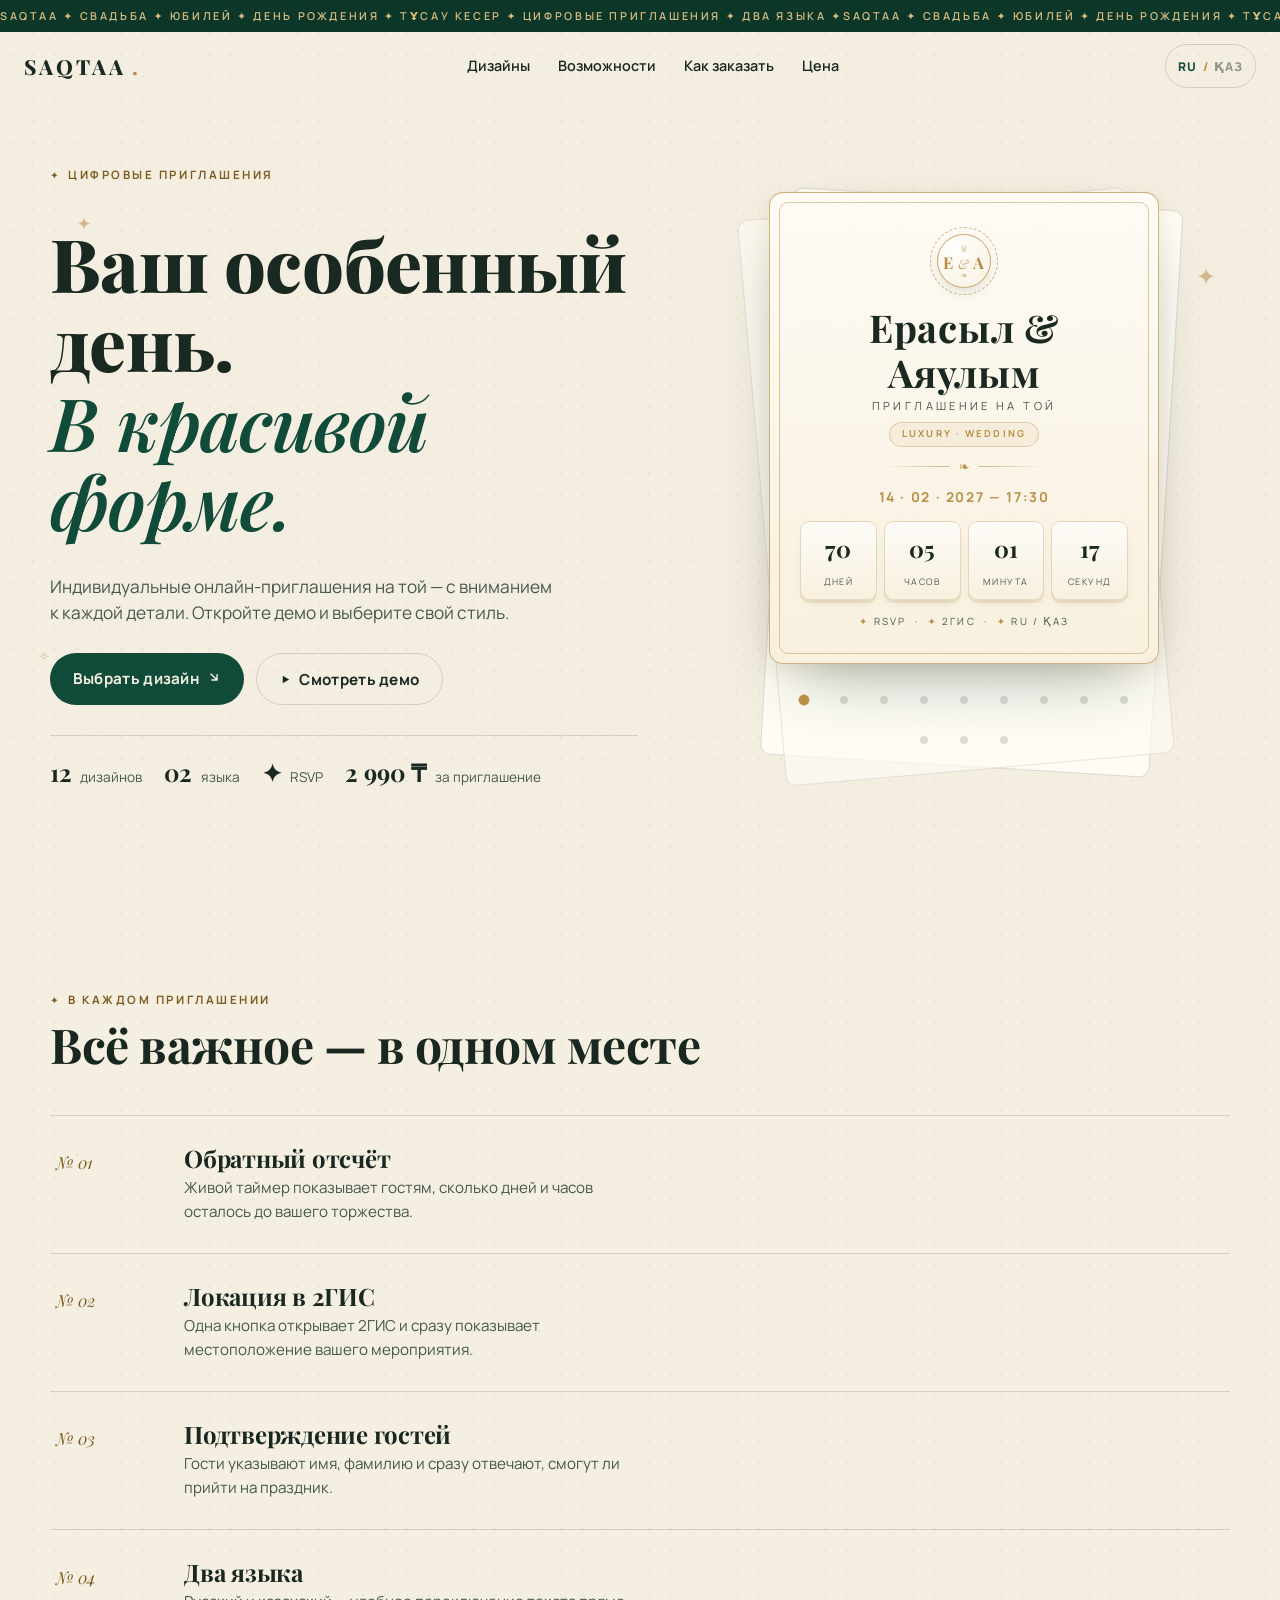
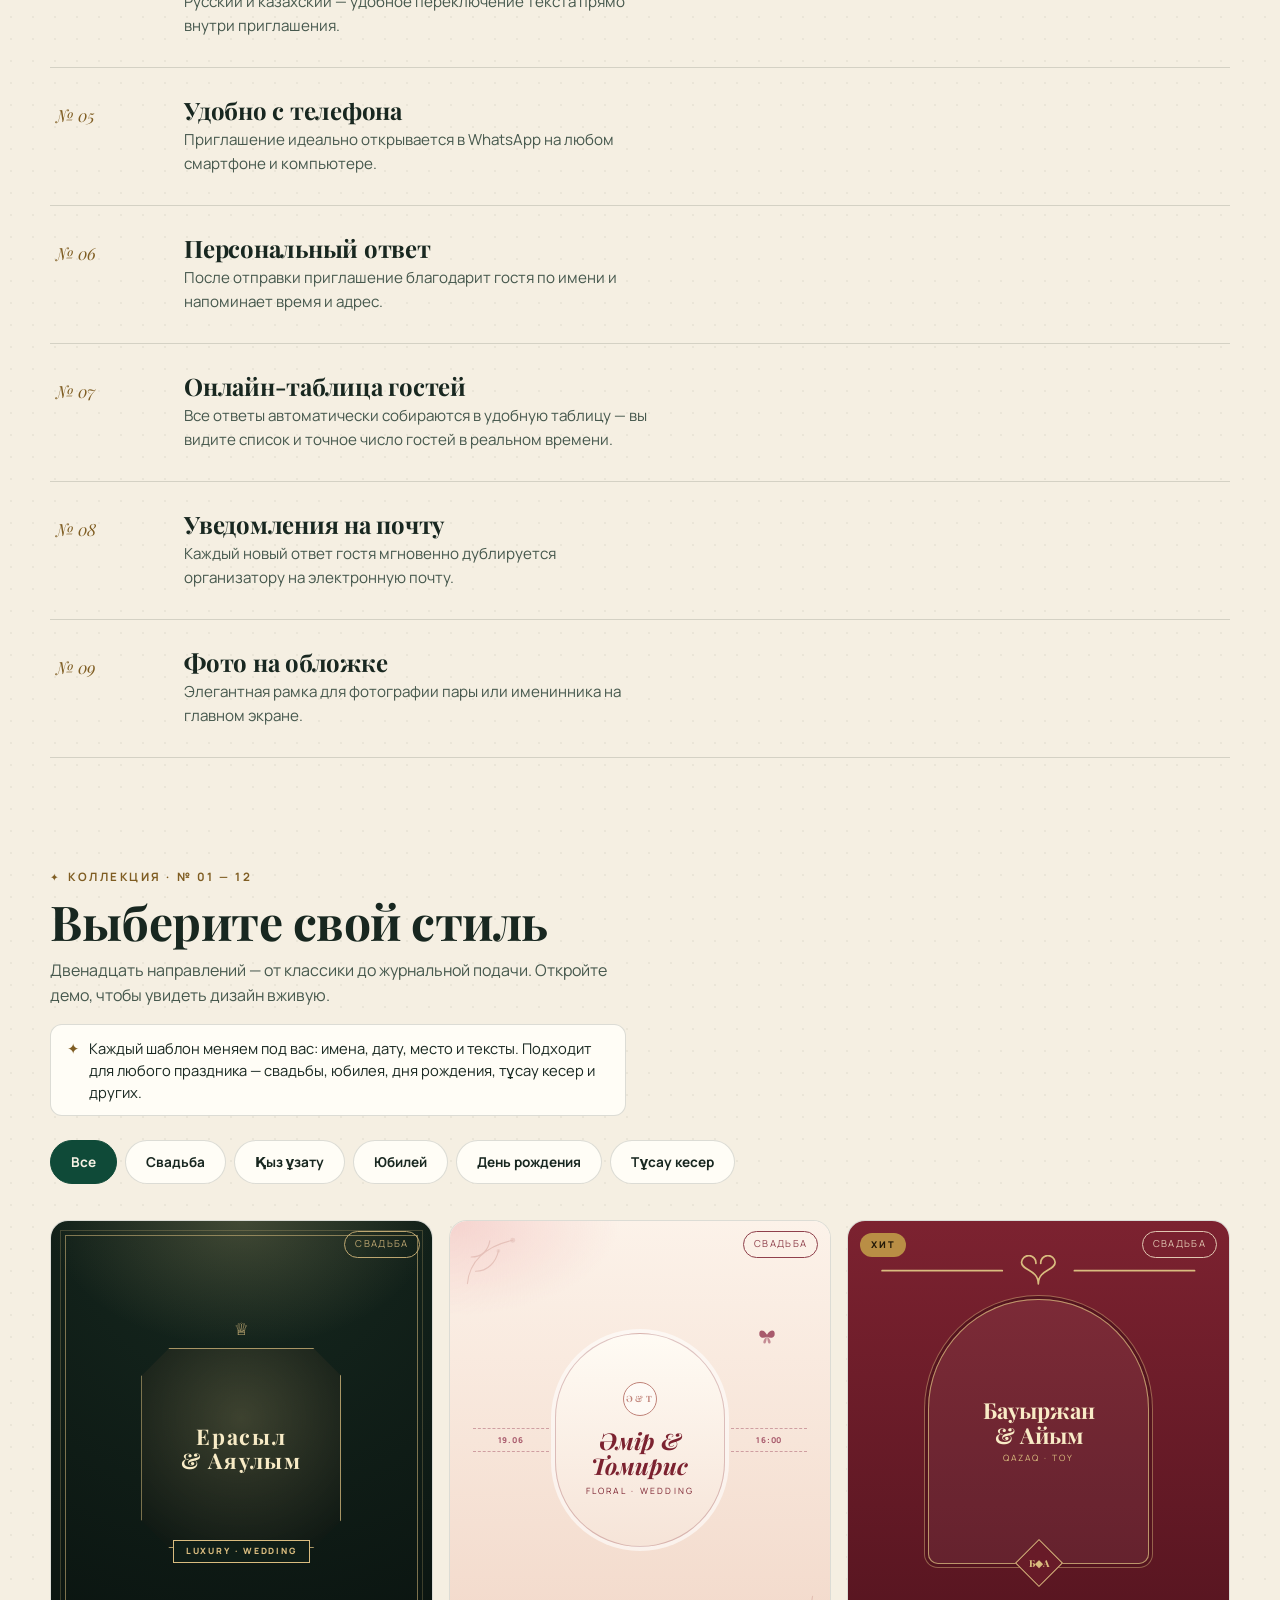
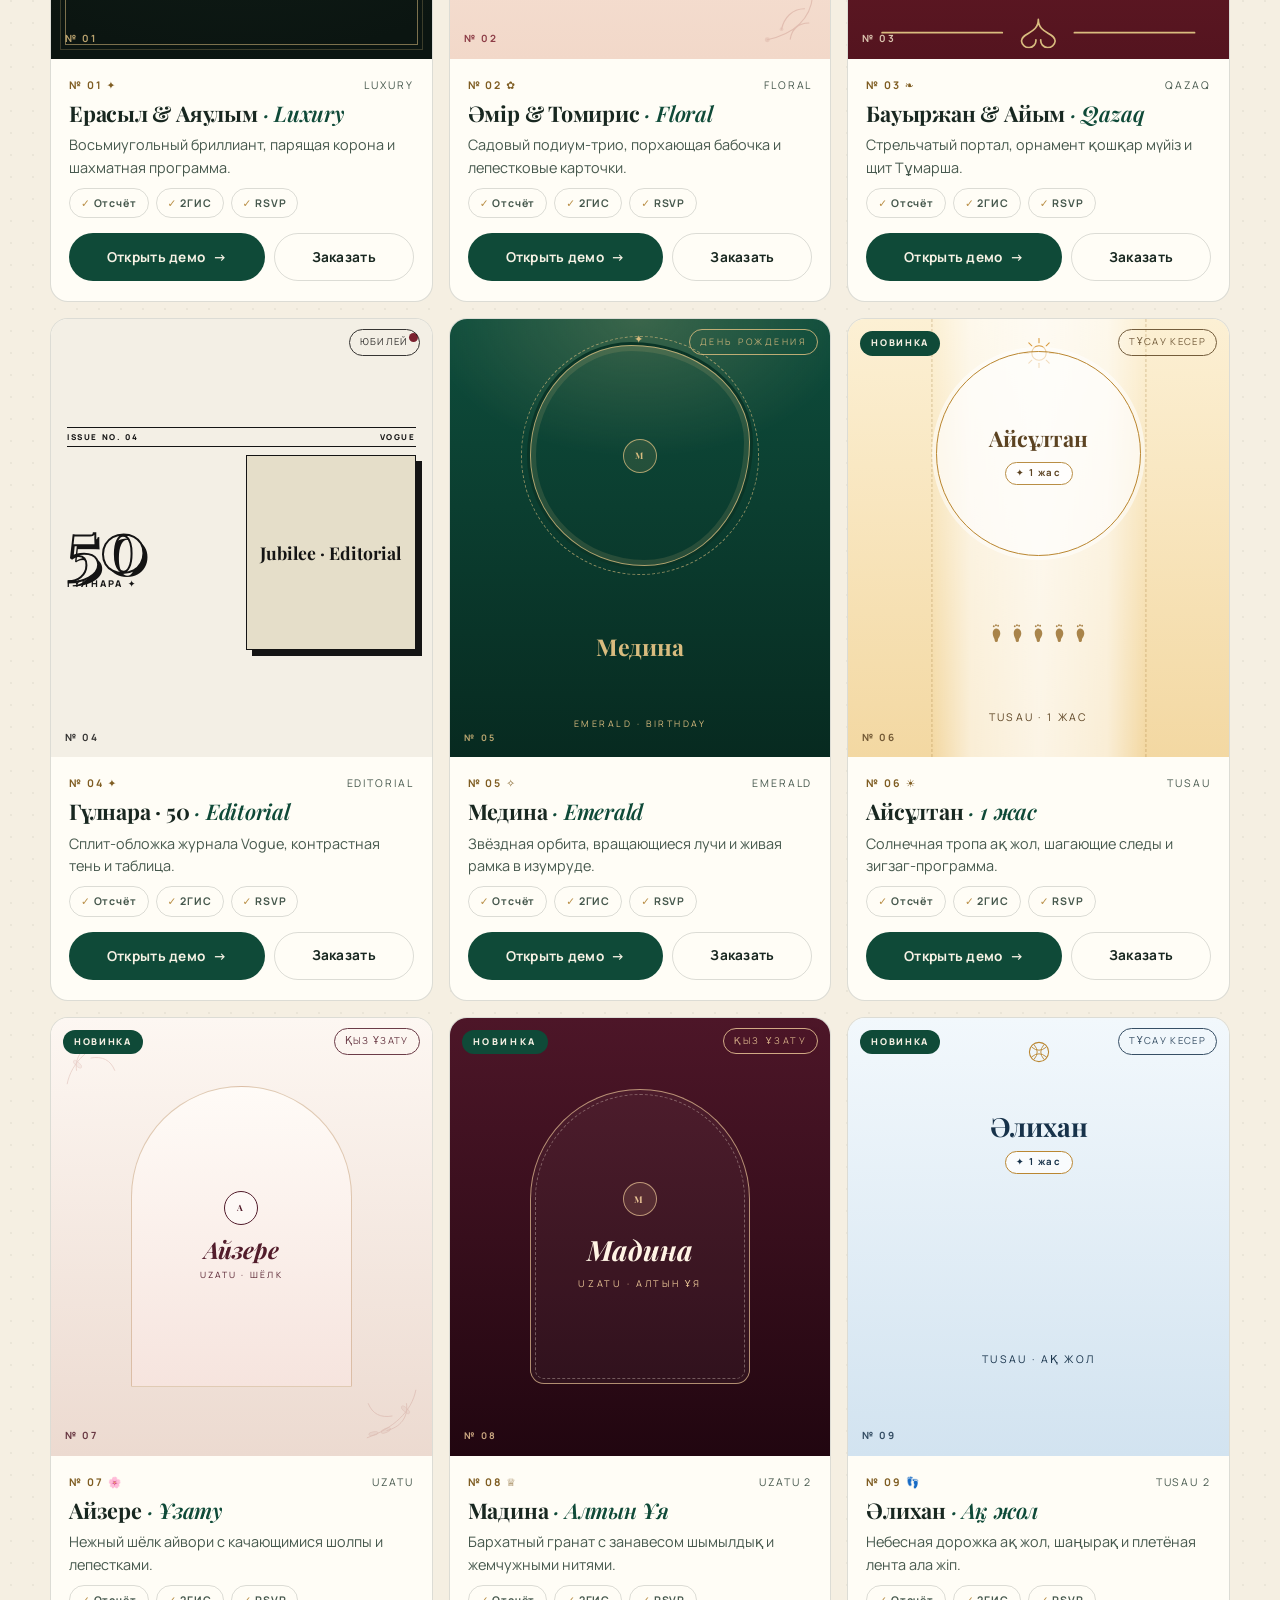
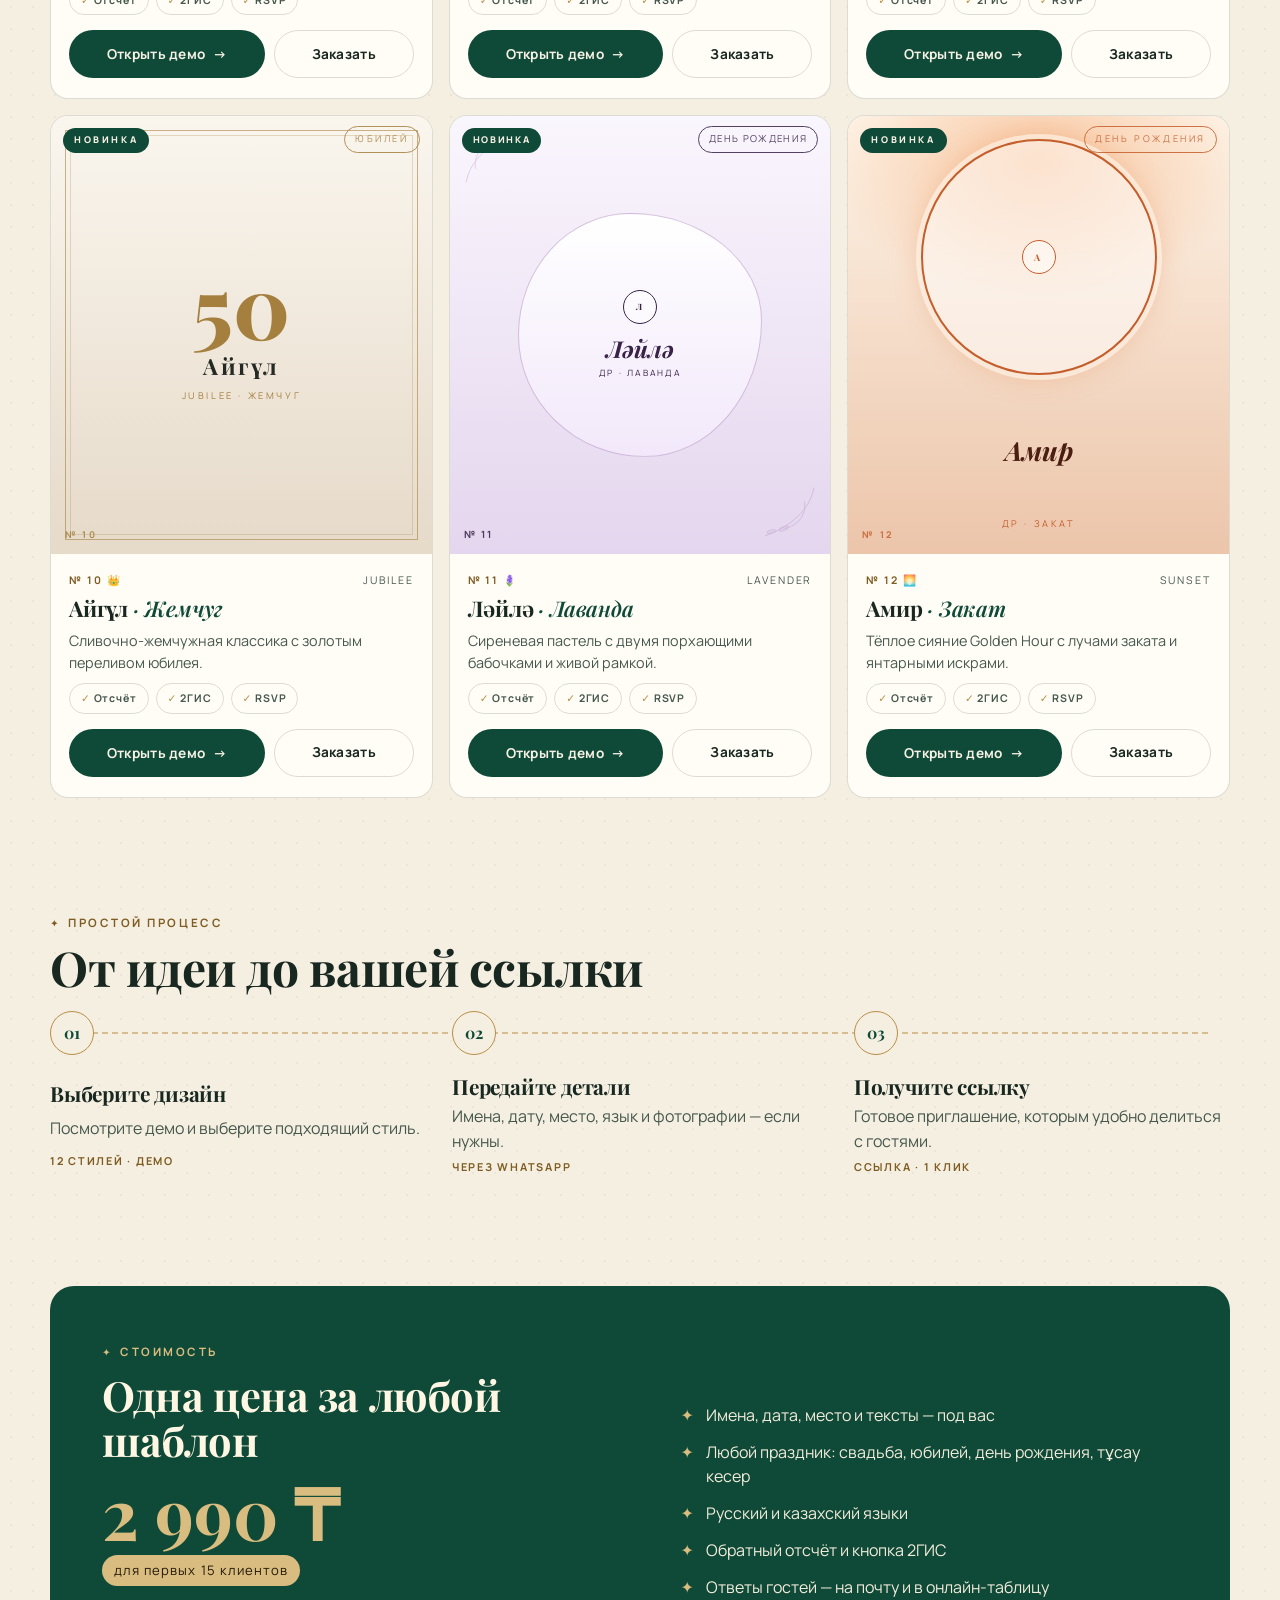
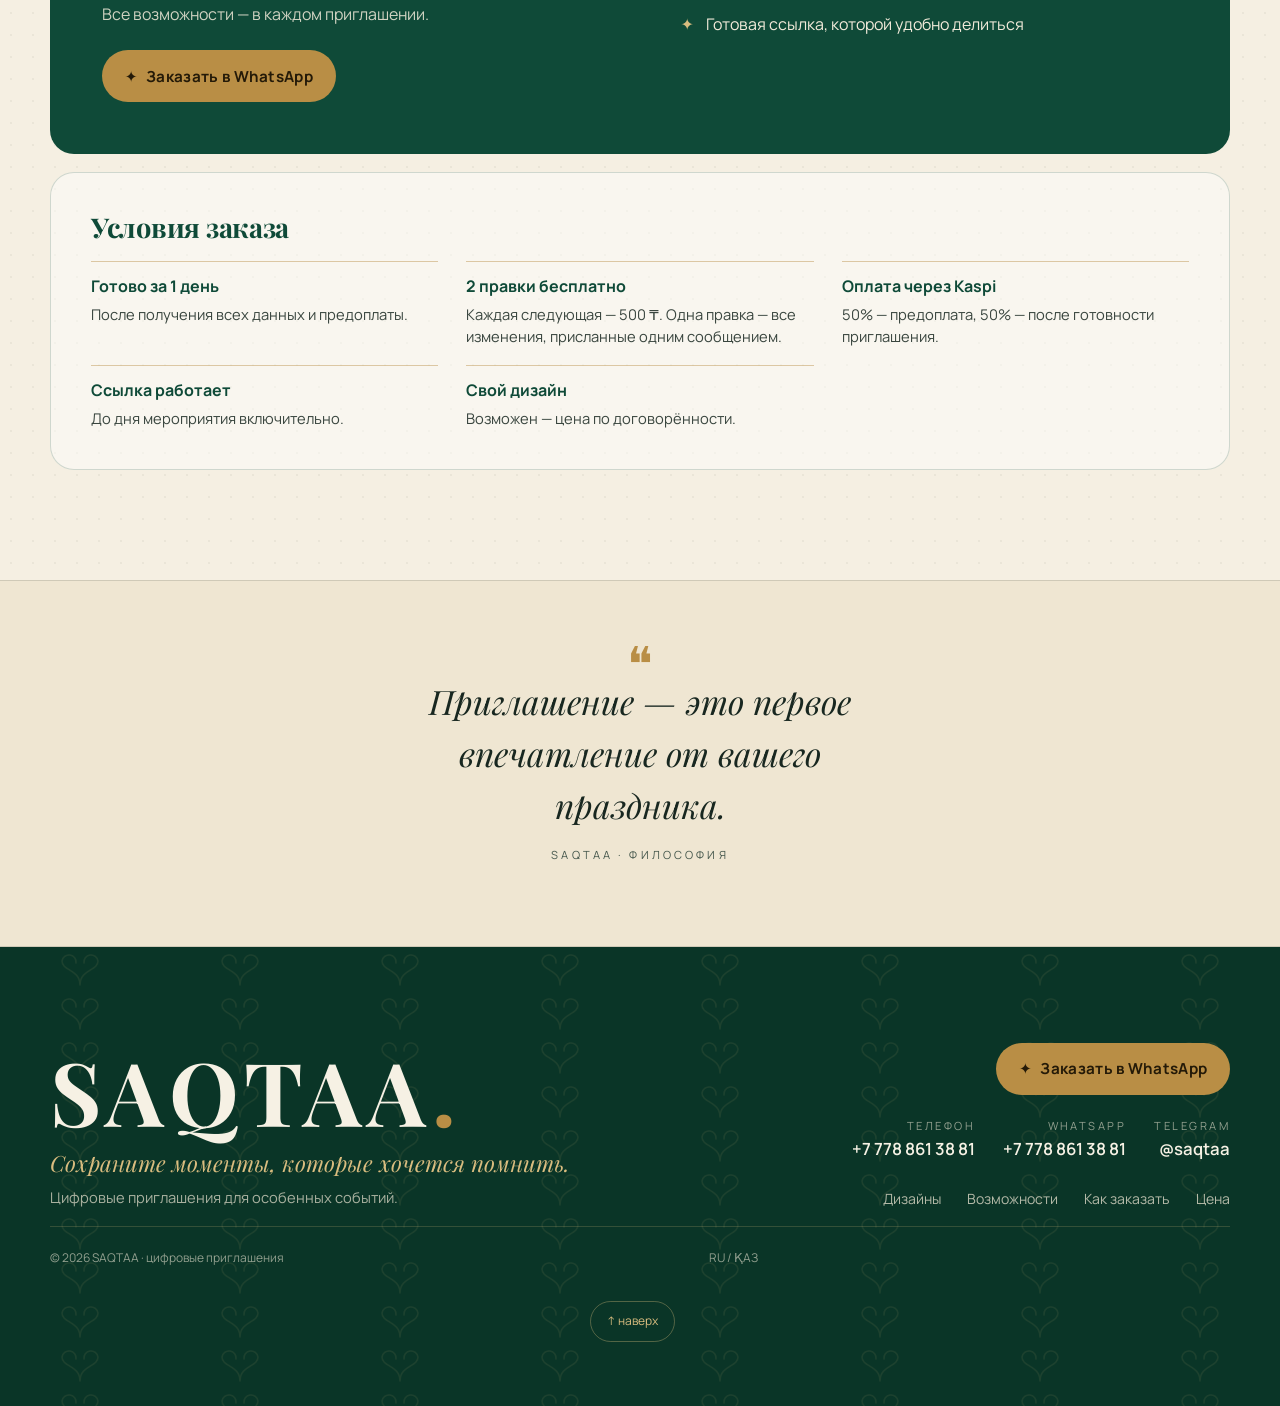
==== index.html @ 6897a023 "fix: repair program of the day layout in template #08 (uzatu2)" ====
<!DOCTYPE html>
<html lang="ru">
<head>
<meta charset="UTF-8">
<meta name="viewport" content="width=device-width, initial-scale=1, viewport-fit=cover">
<meta name="google-site-verification" content="Wrnn_4pPbrVC_tguBwXllFqYHXZgqEoawdOGQjGN-y4" />
<script>
/* Анимации появления включаются только при работающем JavaScript.
   Если основной скрипт не запустился — контент показывается сразу, без анимаций. */
document.documentElement.classList.add("js");
(function(){var d=document.documentElement;function off(){if(!window.SAQTAA_READY)d.classList.remove("js");}addEventListener("error",off);addEventListener("load",function(){setTimeout(off,1500);});})();
</script>
<noscript><style>[data-reveal]{opacity:1!important;transform:none!important}</style></noscript>
<title>SAQTAA — цифровые приглашения на той</title>
<meta name="description" content="Индивидуальные онлайн-приглашения: отсчёт, 2ГИС, RSVP, два языка. Свадьба, юбилей, тұсау кесер.">
<meta name="theme-color" content="#F5EFE2">
<link rel="icon" href="data:image/svg+xml,%3Csvg xmlns='http://www.w3.org/2000/svg' viewBox='0 0 64 64'%3E%3Crect width='64' height='64' rx='14' fill='%230F4A38'/%3E%3Ctext x='32' y='45' font-size='36' text-anchor='middle' fill='%23D9BC7F' font-family='Georgia,serif'%3E%E2%9C%A6%3C/text%3E%3C/svg%3E">
<meta property="og:type" content="website">
<meta property="og:title" content="SAQTAA — цифровые приглашения на той">
<meta property="og:description" content="Индивидуальные онлайн-приглашения: отсчёт, 2ГИС, RSVP, два языка. Свадьба, юбилей, тұсау кесер.">
<meta property="og:url" content="https://lovelyy-sd.github.io/saqtaa/">
<meta property="og:site_name" content="SAQTAA">
<meta property="og:image" content="https://lovelyy-sd.github.io/saqtaa/og-image.jpg">
<meta property="og:image:secure_url" content="https://lovelyy-sd.github.io/saqtaa/og-image.jpg">
<meta property="og:image:type" content="image/jpeg">
<meta property="og:image:width" content="1200">
<meta property="og:image:height" content="630">
<meta property="og:image:alt" content="SAQTAA — цифровые приглашения на той, 2 990 ₸">
<meta property="og:locale" content="ru_RU">
<meta property="og:locale:alternate" content="kk_KZ">
<meta name="twitter:card" content="summary_large_image">
<meta name="twitter:title" content="SAQTAA — цифровые приглашения на той">
<meta name="twitter:description" content="Индивидуальные онлайн-приглашения: отсчёт, 2ГИС, RSVP, два языка. Свадьба, юбилей, тұсау кесер.">
<meta name="twitter:image" content="https://lovelyy-sd.github.io/saqtaa/og-image.jpg">
<link rel="canonical" href="https://lovelyy-sd.github.io/saqtaa/">
<link rel="preconnect" href="https://fonts.googleapis.com">
<link rel="preconnect" href="https://fonts.gstatic.com" crossorigin>
<link href="https://fonts.googleapis.com/css2?family=Playfair+Display:ital,wght@0,500;0,600;0,700;0,800;1,500;1,600&family=Manrope:wght@400;500;600;700;800&family=PT+Serif:ital,wght@0,400;0,700;1,400;1,700&display=swap" rel="stylesheet">
<style>
/* ============ БАЗА ============ */
:root{
  --paper:#F5EFE2; --paper2:#EFE6D2; --card:#FFFDF6;
  --ink:#182720; --ink2:#46584D;
  --em:#0F4A38; --em-deep:#0A3527;
  --gold:#B98E45; --gold-soft:#D9BC7F;
  --burg:#7C2230;
  --hair:rgba(24,39,32,.15);
  --fd:"Playfair Display","PT Serif",Georgia,serif;
  --fb:"Manrope",system-ui,sans-serif;
  --r:18px; --pad:clamp(18px,5vw,24px);
}
*{margin:0;padding:0;box-sizing:border-box}
[hidden]{display:none!important}
html{scroll-behavior:smooth;scroll-padding-top:16px;overflow-x:clip}
body{
  font-family:var(--fb);color:var(--ink);background:var(--paper);
  background-image:radial-gradient(rgba(24,39,32,.05) 1px,transparent 1px);
  background-size:22px 22px;-webkit-font-smoothing:antialiased;line-height:1.55;
  overflow-x:clip;
}
body::after{content:"";position:fixed;inset:0;z-index:95;pointer-events:none;opacity:.05;
  background-image:url("data:image/svg+xml;utf8,<svg xmlns='http://www.w3.org/2000/svg' width='140' height='140'><filter id='n'><feTurbulence type='fractalNoise' baseFrequency='.85' numOctaves='2' stitchTiles='stitch'/></filter><rect width='140' height='140' filter='url(%23n)' opacity='.55'/></svg>")}
img{max-width:100%;display:block}
a{color:inherit;text-decoration:none;-webkit-tap-highlight-color:transparent}
button{font-family:inherit;cursor:pointer;background:none;border:0;color:inherit;-webkit-tap-highlight-color:transparent}
ul,ol{list-style:none}
:focus-visible{outline:2px solid var(--gold);outline-offset:3px;border-radius:4px}
::selection{background:var(--gold-soft);color:var(--em-deep)}

.eyebrow{font-size:.72rem;font-weight:700;letter-spacing:.22em;text-transform:uppercase;color:var(--gold);display:inline-flex;align-items:center;gap:.6em}
.eyebrow::before{content:"✦";font-size:.9em}
h1,h2,h3{font-family:var(--fd);font-weight:700;line-height:1.08;letter-spacing:-.01em}
.section{padding:clamp(56px,12vw,110px) var(--pad)}
.wrap{max-width:1180px;margin:0 auto}

/* появление блоков при прокрутке */
.js [data-reveal]{opacity:0;transform:translateY(26px);transition:opacity .7s cubic-bezier(.2,.7,.2,1),transform .7s cubic-bezier(.2,.7,.2,1);transition-delay:var(--d,0s)}
.js [data-reveal].in{opacity:1;transform:none}

.btn{display:inline-flex;align-items:center;justify-content:center;gap:.55em;min-height:52px;padding:.9em 1.5em;border-radius:999px;font-weight:700;font-size:.95rem;letter-spacing:.02em;white-space:nowrap;transition:transform .25s,box-shadow .25s,background .25s,color .25s,border-color .25s}
.btn .ar{transition:transform .25s}
.btn:hover .ar{transform:translateX(4px)}
.btn:active{transform:scale(.97)}
.btn-solid{background:var(--em);color:#F6F1E4}
.btn-solid:hover{background:var(--em-deep);box-shadow:0 14px 28px -14px rgba(10,53,39,.6)}
.btn-line{border:1px solid var(--hair);color:var(--ink)}
.btn-line:hover{border-color:var(--em);color:var(--em)}
.btn-gold{background:var(--gold);color:#241A08}
.btn-gold:hover{background:var(--gold-soft)}

/* ============ БЕГУЩАЯ СТРОКА ============ */
.marquee{background:var(--em-deep);color:var(--gold-soft);overflow:hidden;font-size:.68rem;letter-spacing:.24em;text-transform:uppercase;font-weight:600;padding-top:env(safe-area-inset-top)}
.marquee-track{display:flex;width:max-content;animation:mq 30s linear infinite}
.marquee-track span{padding:.7em 0;white-space:nowrap}
@keyframes mq{to{transform:translateX(-50%)}}

/* ============ ШАПКА ============ */
.head{position:relative;z-index:80;display:flex;align-items:center;justify-content:space-between;gap:12px;padding:12px var(--pad);transition:background .3s,border-color .3s;border-bottom:1px solid transparent}
.head.scrolled{background:rgba(245,239,226,.94);-webkit-backdrop-filter:blur(8px);backdrop-filter:blur(8px);border-color:var(--hair)}
.logo{font-family:var(--fd);font-weight:800;font-size:1.3rem;letter-spacing:.14em;display:flex;align-items:center;gap:.3em;min-height:44px}
.logo i{font-style:normal;color:var(--gold)}
.head-nav{display:none;gap:28px;font-size:.9rem;font-weight:600}
.head-nav a{position:relative;padding:10px 0}
.head-nav a::after{content:"";position:absolute;left:0;bottom:6px;height:1px;width:0;background:var(--gold);transition:width .3s}
.head-nav a:hover::after{width:100%}
.head-right{display:flex;align-items:center;gap:10px}
.lang{display:inline-flex;align-items:center;gap:.45em;min-height:44px;padding:0 12px;font-size:.75rem;font-weight:800;letter-spacing:.1em;border:1px solid var(--hair);border-radius:999px}
.lang span{opacity:.45;transition:opacity .2s,color .2s}
.lang span.on{opacity:1;color:var(--em)}
.lang i{font-style:normal;color:var(--gold)}
.burger{width:46px;height:46px;display:grid;place-items:center;border:1px solid var(--hair);border-radius:999px}
.burger span{display:block;width:20px;height:12px;position:relative}
.burger span::before,.burger span::after{content:"";position:absolute;left:0;width:100%;height:2px;background:var(--ink);transition:transform .3s,top .3s}
.burger span::before{top:0}.burger span::after{top:10px}
body.menu-open .burger span::before{top:5px;transform:rotate(45deg)}
body.menu-open .burger span::after{top:5px;transform:rotate(-45deg)}

.mmenu{position:fixed;inset:0;z-index:90;background:var(--em-deep);color:#F2EBDA;display:flex;flex-direction:column;padding:calc(96px + env(safe-area-inset-top)) var(--pad) calc(40px + env(safe-area-inset-bottom));overflow-y:auto;-webkit-overflow-scrolling:touch;transform:translateY(-102%);transition:transform .5s cubic-bezier(.22,.8,.24,1);
 background-image:url("data:image/svg+xml;utf8,<svg xmlns='http://www.w3.org/2000/svg' width='160' height='44'><path d='M80 38 C80 22 62 24 62 14 a7 7 0 1 1 14 2 M80 38 C80 22 98 24 98 14 a7 7 0 1 0 -14 2' fill='none' stroke='%23D9BC7F' stroke-opacity='.08' stroke-width='1.5' stroke-linecap='round'/></svg>")}
body.menu-open .mmenu{transform:none}
.mmenu nav{display:flex;flex-direction:column;gap:4px;margin:auto 0}
.mmenu a.big{font-family:var(--fd);font-size:clamp(2rem,8vw,2.8rem);padding:12px 0;display:flex;align-items:baseline;gap:16px;border-bottom:1px solid rgba(217,188,127,.18);opacity:0;transform:translateY(18px);transition:opacity .4s,transform .4s}
body.menu-open .mmenu a.big{opacity:1;transform:none}
.mmenu a.big:nth-child(2){transition-delay:.08s}.mmenu a.big:nth-child(3){transition-delay:.16s}
.mmenu a.big sup{font-family:var(--fb);font-size:.7rem;color:var(--gold-soft);letter-spacing:.2em}
.mmenu .mm-foot{display:flex;flex-direction:column;gap:14px}
body.menu-open{overflow:hidden}

/* ============ ОТКРЫТИЕ ============ */
.hero{padding:clamp(28px,6vw,60px) var(--pad) clamp(56px,10vw,90px);position:relative;overflow:hidden}
.hero .wrap{display:grid;gap:clamp(36px,7vw,60px);align-items:center}
.star{position:absolute;color:var(--gold);opacity:.55;font-size:1.1rem;animation:tw 4s ease-in-out infinite}
.star.s2{animation-delay:1.2s;font-size:.8rem}.star.s3{animation-delay:2.1s;font-size:1.5rem}
@keyframes tw{0%,100%{opacity:.25;transform:scale(.9)}50%{opacity:.7;transform:scale(1.1)}}
.hero-txt h1{font-size:clamp(2.4rem,9.5vw,4.6rem);margin:.5em 0 .45em;font-weight:800}
.hero-txt h1 em{display:block;font-style:italic;font-weight:600;color:var(--em)}
.hero-lead{max-width:46ch;color:var(--ink2);font-size:clamp(.98rem,2.6vw,1.08rem)}
.hero-cta{display:flex;flex-wrap:wrap;gap:12px;margin:26px 0 30px}
.hero-stats{display:flex;flex-wrap:wrap;gap:8px 22px;border-top:1px solid var(--hair);padding-top:18px;font-size:.85rem;color:var(--ink2)}
.hero-stats b{font-family:var(--fd);font-size:1.5rem;color:var(--ink);margin-right:.35em}

.invite-wrap{position:relative;max-width:390px;margin:0 auto;width:100%;animation:sway 7s ease-in-out infinite}
@keyframes sway{0%,100%{transform:rotate(-2deg)}50%{transform:rotate(-1.1deg) translateY(-7px)}}
.invite-wrap::before,.invite-wrap::after{content:"";position:absolute;inset:0;background:var(--card);border:1px solid var(--hair);border-radius:10px;z-index:-1}
.invite-wrap::before{transform:rotate(3.5deg) translate(8px,6px)}
.invite-wrap::after{transform:rotate(-5deg) translate(-9px,10px);opacity:.7}
.invite{background:linear-gradient(180deg,#FFFCF6 0%,#F9F1DF 100%);color:var(--ink);border:1px solid color-mix(in srgb,var(--inv-acc,#B98E45) 65%,transparent);border-radius:14px;padding:clamp(22px,6vw,34px) clamp(18px,5vw,30px);text-align:center;box-shadow:0 32px 64px -28px rgba(16,42,32,.42),0 6px 20px rgba(185,142,69,.14);position:relative;overflow:hidden;transition:background .5s,border-color .5s,color .45s,box-shadow .5s}
.invite::before{content:"";position:absolute;inset:9px;border:1px solid color-mix(in srgb,var(--inv-acc,#B98E45) 48%,transparent);border-radius:9px;pointer-events:none;transition:border-color .5s}
.invite.t-lux{--inv-acc:#B98E45}
.invite.t-flor{--inv-acc:#C08379;background:linear-gradient(180deg,#FFFBF9 0%,#F7EAE7 100%)}
.invite.t-qaz{--inv-acc:#9E4453;background:linear-gradient(180deg,#FCF6EC 0%,#F4E8D4 100%)}
.invite.t-edit{--inv-acc:#242424;background:linear-gradient(180deg,#FCFCFA 0%,#F1EFE9 100%);border-width:1.5px}
.invite.t-emer{--inv-acc:#D9BC7F;background:linear-gradient(180deg,#124E3B 0%,#082D21 100%);color:#F7EFE0;box-shadow:0 34px 68px -24px rgba(7,35,25,.66)}
.invite.t-tus{--inv-acc:#C98A2E;background:linear-gradient(180deg,#FFFDF7 0%,#F7E7C4 100%);color:#4C3416}
.invite.t-uz{--inv-acc:#AF7C48;background:linear-gradient(180deg,#FDF7F2 0%,#ECDAD0 100%);color:#521C2B}
.invite.t-uz2{--inv-acc:#E9C496;background:linear-gradient(180deg,#4D1628 0%,#210610 100%);color:#F8EBDC;box-shadow:0 34px 68px -24px rgba(45,10,22,.68)}
.invite.t-tus2{--inv-acc:#BA8732;background:linear-gradient(180deg,#F2F8FC 0%,#D2E3F0 100%);color:#17324A}
.invite.t-jub{--inv-acc:#A57F3E;background:linear-gradient(180deg,#FAF6EE 0%,#E6DAC9 100%);color:#242924}
.invite.t-lav{--inv-acc:#9B6FB0;background:linear-gradient(180deg,#FAF6FD 0%,#E4D6EE 100%);color:#382247}
.invite.t-sun{--inv-acc:#C45E2C;background:linear-gradient(180deg,#FEF4E8 0%,#ECC5AA 100%);color:#4A1F12}
.invite.t-uz2 .sub,.invite.t-uz2 .tags{color:rgba(248,235,220,.78)}
.invite.t-uz2 .names{color:#FFF4E4}
.invite.t-uz2 .hm-disc{background:radial-gradient(circle at 30% 25%,rgba(92,24,48,.95),rgba(33,6,16,.96));box-shadow:0 8px 20px -6px rgba(0,0,0,.45),inset 0 1px 0 rgba(233,196,150,.4)}
.invite.t-uz2 .cd>div{background:rgba(255,255,255,.08);border-color:rgba(233,196,150,.35);box-shadow:0 3px 0 rgba(0,0,0,.35)}
.invite.t-uz2 .cd b{color:#F6DE9D}
.invite.t-uz2 .cd span{color:rgba(248,235,220,.72)}
.h-band{position:absolute;left:0;right:0;top:0;height:13px;opacity:0;pointer-events:none;transition:opacity .45s;background:repeating-linear-gradient(90deg,rgba(158,68,83,.85) 0 10px,rgba(185,142,69,.55) 10px 14px);-webkit-mask:linear-gradient(90deg,transparent 0%,#000 18%,#000 82%,transparent 100%);mask:linear-gradient(90deg,transparent 0%,#000 18%,#000 82%,transparent 100%)}
.invite.t-qaz .h-band{opacity:1}
.h-mono{position:relative;width:68px;height:68px;margin:0 auto 10px;display:grid;place-items:center}
.hm-ring{position:absolute;inset:0;border-radius:50%;border:1px dashed color-mix(in srgb,var(--inv-acc,#B98E45) 65%,transparent);animation:spin 26s linear infinite}
.hm-disc{position:relative;width:54px;height:54px;border-radius:50%;display:grid;place-content:center;gap:1px;border:1px solid color-mix(in srgb,var(--inv-acc,#B98E45) 75%,transparent);background:radial-gradient(circle at 30% 25%,rgba(255,255,255,.94),rgba(247,237,214,.62));box-shadow:0 6px 16px -6px rgba(16,42,32,.22),inset 0 1px 0 rgba(255,255,255,.9);color:var(--inv-acc,#B98E45);transition:background .45s,color .45s,border-color .45s}
.invite.t-emer .hm-disc{background:radial-gradient(circle at 30% 25%,rgba(24,98,74,.95),rgba(8,43,31,.96));box-shadow:0 8px 20px -6px rgba(0,0,0,.45),inset 0 1px 0 rgba(217,188,127,.4)}
.invite.t-edit .hm-disc{background:#161616;color:#F7EFE0;border-radius:6px;border-color:#161616}
.invite.t-edit .hm-ring{border-radius:10px}
.hm-cr{font-style:normal;font-size:.58rem;line-height:1;opacity:.85}
.hm-txt{font-family:var(--fd);font-size:1.02rem;font-weight:700;line-height:1;letter-spacing:.02em;color:inherit}
.hm-txt small{font-weight:400;font-style:italic;font-size:.8em;opacity:.85}
.hm-bt{font-style:normal;font-size:.52rem;line-height:1;opacity:.7}
.invite .names{font-family:var(--fd);font-size:clamp(2.2rem,8vw,2.8rem);font-weight:700;letter-spacing:.06em;margin:6px 0 3px}
.invite .sub{font-size:.7rem;letter-spacing:.3em;text-transform:uppercase;color:var(--ink2);transition:color .45s}
.cycle-tag{display:inline-block;font-size:.6rem;letter-spacing:.22em;text-transform:uppercase;color:var(--inv-acc,var(--gold));font-weight:700;margin-top:8px;padding:4px 12px;border-radius:999px;border:1px solid color-mix(in srgb,var(--inv-acc,#B98E45) 35%,transparent);background:color-mix(in srgb,var(--inv-acc,#B98E45) 8%,transparent);transition:color .5s,background .5s,border-color .5s}
.h-div{display:flex;align-items:center;justify-content:center;gap:10px;margin:10px auto 2px;max-width:160px;color:var(--inv-acc,#B98E45);font-size:.8rem}
.h-div::before,.h-div::after{content:"";flex:1;height:1px;background:linear-gradient(90deg,transparent,color-mix(in srgb,var(--inv-acc,#B98E45) 65%,transparent))}
.h-div::after{background:linear-gradient(270deg,transparent,color-mix(in srgb,var(--inv-acc,#B98E45) 65%,transparent))}
.swap-target{transition:opacity .32s,transform .32s}
.invite.swapping .swap-target{opacity:0;transform:translateY(8px)}
.invite .date{font-size:.85rem;color:var(--inv-acc,var(--gold));font-weight:700;letter-spacing:.12em;margin:10px 0 13px;transition:color .5s}
.cd{display:grid;grid-template-columns:repeat(4,1fr);gap:7px}
.cd>div{border:1px solid color-mix(in srgb,var(--inv-acc,#B98E45) 30%,transparent);background:linear-gradient(180deg,rgba(255,255,255,.72),rgba(247,239,220,.45));box-shadow:0 3px 0 rgba(185,142,69,.18),0 6px 14px -8px rgba(16,42,32,.18);border-radius:9px;padding:9px 2px 7px;transition:background .45s,border-color .45s}
.cd b{display:block;font-family:var(--fd);font-size:clamp(1.15rem,4.5vw,1.45rem);font-weight:700}
.cd span{font-size:.56rem;letter-spacing:.16em;text-transform:uppercase;opacity:.75}
.invite.t-emer .sub,.invite.t-emer .tags{color:rgba(247,239,224,.78)}
.invite.t-emer .names{color:#FFF7E4}
.invite.t-emer .cycle-tag{background:rgba(217,188,127,.14);border-color:rgba(217,188,127,.45);color:#F3DC9E}
.invite.t-emer .date{color:#E9D297}
.invite.t-emer .cd>div{background:rgba(255,255,255,.08);border-color:rgba(217,188,127,.35);box-shadow:0 3px 0 rgba(0,0,0,.35)}
.invite.t-emer .cd b{color:#F6DE9D}
.invite.t-emer .cd span{color:rgba(247,239,224,.72)}
.invite .tags{font-size:.62rem;letter-spacing:.22em;text-transform:uppercase;color:var(--ink2);margin-top:14px;transition:color .45s}
.invite .tags b{color:var(--inv-acc,var(--gold))}
.hero-dots{display:flex;gap:6px;justify-content:center;flex-wrap:wrap;margin-top:16px}
.hero-dots button{width:26px;height:26px;position:relative;display:grid;place-items:center}
.hero-dots button::after{content:"";width:8px;height:8px;border-radius:50%;background:var(--hair);transition:background .25s,transform .25s}
.hero-dots button.on::after{background:var(--gold);transform:scale(1.35)}

/* ============ ВОЗМОЖНОСТИ ============ */
.feat-h{display:flex;flex-direction:column;gap:10px;margin-bottom:clamp(24px,5vw,44px)}
.feat-h h2{font-size:clamp(1.8rem,6.5vw,3rem)}
.feat-list li{display:grid;grid-template-columns:74px 1fr;gap:14px 18px;align-items:start;padding:clamp(20px,4vw,30px) 6px;border-top:1px solid var(--hair);transition:background .3s,padding-left .3s}
.feat-list li:last-child{border-bottom:1px solid var(--hair)}
.feat-list li:hover{background:rgba(185,142,69,.06);padding-left:14px}
.f-no{font-family:var(--fd);font-style:italic;font-size:1.05rem;color:var(--gold);padding-top:.2em;transition:transform .3s}
.feat-list li:hover .f-no{transform:translateY(-3px) scale(1.1)}
.feat-list h3{font-size:clamp(1.15rem,4vw,1.5rem);margin-bottom:4px}
.feat-list p{color:var(--ink2);font-size:.95rem;max-width:52ch}

/* ============ КОЛЛЕКЦИЯ ============ */
.coll-head{display:flex;flex-direction:column;gap:10px;margin-bottom:18px}
.coll-head h2{font-size:clamp(1.8rem,6.5vw,3rem)}
.coll-head p{color:var(--ink2);max-width:56ch}
.chips{display:flex;gap:8px;overflow-x:auto;padding:6px 0 14px;scrollbar-width:none;-webkit-overflow-scrolling:touch}
.chips::-webkit-scrollbar{display:none}
.chip{flex:0 0 auto;min-height:44px;padding:0 20px;border-radius:999px;border:1px solid var(--hair);font-size:.85rem;font-weight:700;background:var(--card);transition:all .25s}
.chip:hover{border-color:var(--gold)}
.chip.on{background:var(--em);border-color:var(--em);color:#F6F1E4}

.rail-zone{position:relative}
.cards{display:grid;grid-auto-flow:column;grid-auto-columns:min(82vw,340px);gap:16px;overflow-x:auto;scroll-snap-type:x mandatory;padding:6px 2px 22px;scrollbar-width:none}
.cards::-webkit-scrollbar{display:none}
.card{scroll-snap-align:center;background:var(--card);border:1px solid var(--hair);border-radius:var(--r);overflow:hidden;display:flex;flex-direction:column;transition:transform .35s,box-shadow .35s,opacity .3s}
.card:hover{transform:translateY(-6px);box-shadow:0 26px 50px -26px rgba(16,42,32,.35)}
.card.off{opacity:0;transform:scale(.94);pointer-events:none}
.preview{position:relative;aspect-ratio:4/4.6;overflow:hidden;display:grid;place-items:center;text-align:center}
.p-no{position:absolute;bottom:12px;left:14px;font-size:.62rem;letter-spacing:.2em;font-weight:700;opacity:.85;z-index:2}
.p-tag{position:absolute;top:10px;right:12px;font-size:.6rem;letter-spacing:.14em;text-transform:uppercase;border:1px solid currentColor;border-radius:999px;padding:5px 10px;opacity:.85;z-index:2}
.badge{position:absolute;top:12px;left:12px;z-index:2;font-size:.58rem;font-weight:800;letter-spacing:.18em;text-transform:uppercase;border-radius:999px;padding:5px 11px;color:#241A08;background:var(--gold)}
.badge.new{background:var(--em);color:#F6F1E4}

.p-luxury{background:radial-gradient(70% 40% at 50% 0%,rgba(217,188,127,.22),transparent 72%),radial-gradient(120% 100% at 50% 0%,#16281F,#0B1511);color:var(--gold-soft)}
.p-luxury .p-frame{position:absolute;inset:14px;border:1px solid rgba(217,188,127,.55);outline:1px solid rgba(217,188,127,.24);outline-offset:4px;display:flex;flex-direction:column;align-items:center;justify-content:center;gap:6px;padding:14px}
.p-lux-cr{font-size:1.05rem;color:var(--gold-soft);animation:bobCard 4s ease-in-out infinite}
@keyframes bobCard{0%,100%{transform:translateY(0)}50%{transform:translateY(-3px)}}
.p-lux-dia{width:62%;aspect-ratio:1;clip-path:polygon(14% 0,86% 0,100% 14%,100% 86%,86% 100%,14% 100%,0 86%,0 14%);background:radial-gradient(circle at 50% 35%,rgba(217,188,127,.22),rgba(11,21,17,.92));border:1px solid rgba(217,188,127,.75);display:grid;place-content:center;gap:2px;padding:8px;transition:transform .45s}
.p-luxury:hover .p-lux-dia{transform:scale(1.04)}
.p-lux-dia strong{font-family:var(--fd);font-size:1.35rem;line-height:1.12;letter-spacing:.08em;color:#F8EBC6}
.p-lux-plate{margin-top:-14px;position:relative;z-index:2;padding:4px 12px;background:#0F1E17;border:1px solid #D9BC7F;font-size:.54rem;letter-spacing:.22em;text-transform:uppercase;font-weight:800;color:#D9BC7F}

.p-floral{background:radial-gradient(62% 30% at 0% 0%,rgba(236,168,170,.42),transparent 72%),linear-gradient(180deg,#FCF2E9,#F2D8C9);color:var(--burg)}
.p-fl-trio{display:grid;grid-template-columns:1fr 2.2fr 1fr;align-items:center;gap:6px;width:88%;position:relative;z-index:1}
.p-fl-side{font-size:.5rem;letter-spacing:.12em;text-transform:uppercase;font-weight:800;color:#A85A6C;border-top:1px dashed rgba(168,90,108,.5);border-bottom:1px dashed rgba(168,90,108,.5);padding:5px 2px}
.p-arch{width:58%;aspect-ratio:3/4.1;border-radius:999px 999px 10px 10px;background:linear-gradient(180deg,#FFFBF4,#F6E4D8);border:1px solid rgba(124,34,48,.25);display:grid;place-content:center;gap:6px}
.p-fl-trio .p-arch{width:100%;aspect-ratio:3/3.8;border-radius:999px;box-shadow:0 0 0 4px rgba(255,255,255,.6)}
.p-arch strong{font-family:var(--fd);font-style:italic;font-size:1.45rem;line-height:1.1}
.p-arch span{font-size:.54rem;letter-spacing:.26em;text-transform:uppercase}
.p-bfly{position:absolute;top:24%;right:14%;width:20px;height:20px;color:#A85A6C;pointer-events:none;z-index:2;animation:bflyFloat 5.5s ease-in-out infinite}
@keyframes bflyFloat{0%,100%{transform:translate(0,0) rotate(-12deg)}50%{transform:translate(-14px,-10px) rotate(14deg)}}
.flor{position:absolute;font-size:1.1rem;color:#C98A8A;transition:transform .6s}
.p-floral:hover .flor{transform:rotate(90deg) scale(1.25)}

.p-qazaq{background:linear-gradient(180deg,#7C2230,#54141F);color:#F2E3C8}
.q-orn{position:absolute;left:10px;right:10px;color:var(--gold-soft);transition:transform .5s}
.q-orn.top{top:34px}.q-orn.bot{bottom:10px;transform:scaleY(-1)}
.p-qazaq:hover .q-orn.top{transform:translateX(6px)}
.p-qazaq:hover .q-orn.bot{transform:scaleY(-1) translateX(-6px)}
.p-q-portal{width:58%;aspect-ratio:3/3.6;border-radius:110px 110px 10px 10px;border:1.5px solid rgba(217,188,127,.75);box-shadow:0 0 0 3px #54141F,0 0 0 4px rgba(217,188,127,.45);background:rgba(255,255,255,.05);display:grid;place-content:center;gap:4px;padding:10px}
.p-q-portal strong{font-family:var(--fd);font-size:1.38rem;line-height:1.12;color:#F8EBC6}
.p-q-portal span{font-size:.54rem;letter-spacing:.24em;text-transform:uppercase;color:var(--gold-soft)}
.p-q-shield{width:34px;height:34px;margin:-18px auto 0;position:relative;z-index:2;transform:rotate(45deg);background:#681B28;border:1.5px solid #D9BC7F;display:grid;place-items:center}
.p-q-shield span{transform:rotate(-45deg);font-family:var(--fd);font-size:.6rem;font-weight:800;color:#D9BC7F}

.p-edit{background:#F3EFE5;color:#141414;padding:18px 16px}
.p-edit-wrap{width:100%;display:flex;flex-direction:column;gap:8px;position:relative;z-index:1}
.p-edit-head{display:flex;justify-content:space-between;border-top:1px solid #141414;border-bottom:1px solid #141414;padding:3px 0;font-size:.5rem;letter-spacing:.2em;text-transform:uppercase;font-weight:800}
.p-edit-split{display:grid;grid-template-columns:1fr 1fr;gap:10px;align-items:center;text-align:left}
.p-edit .big50{font-family:var(--fd);font-weight:800;font-size:clamp(3.6rem,14vw,4.4rem);line-height:.84;color:#F3EFE5;-webkit-text-stroke:2px #141414;text-shadow:4px 4px 0 #141414;transition:transform .45s}
.p-edit:hover .big50{transform:translate(-2px,-2px)}
.p-edit-box{aspect-ratio:4/4.6;border:1px solid #141414;background:#E5DEC9;box-shadow:6px 6px 0 #141414;display:grid;place-content:center;font-family:var(--fd);font-weight:700;font-size:1.1rem}
.p-edit .lab{font-size:.58rem;letter-spacing:.24em;text-transform:uppercase;font-weight:800;margin-top:4px}
.p-edit .dot{position:absolute;top:14px;right:14px;width:9px;height:9px;border-radius:50%;background:var(--burg)}

.p-emer{background:radial-gradient(80% 45% at 50% 0%,rgba(217,188,127,.22),transparent 70%),linear-gradient(180deg,#0E4D3C,#072A20);color:var(--gold-soft)}
.p-em-orbit{position:relative;width:58%;aspect-ratio:1;display:grid;place-items:center}
.p-em-ring{position:absolute;inset:-9px;border-radius:50%;border:1px dashed rgba(217,188,127,.62);animation:spin 22s linear infinite}
.p-em-ring::before{content:"✦";position:absolute;top:-7px;left:50%;transform:translateX(-50%);font-size:.7rem;color:#D9BC7F}
.e-frame{width:100%;aspect-ratio:1;border-radius:46% 54% 48% 52%/50% 44% 56% 50%;border:1.5px solid rgba(217,188,127,.8);box-shadow:0 0 0 3px #0A3527,inset 0 0 0 5px rgba(217,188,127,.14);display:grid;place-content:center;font-size:1.4rem;transition:box-shadow .4s}
.p-emer:hover .e-frame{box-shadow:0 0 0 3px #0A3527,0 0 30px rgba(217,188,127,.28)}
.p-emer strong{font-family:var(--fd);font-size:1.45rem;margin-top:10px;display:block}
.p-emer span{font-size:.56rem;letter-spacing:.28em;text-transform:uppercase}

.p-tusau{background:linear-gradient(180deg,#FCF0D4,#F3D8A2);color:#5C4322}
.p-tusau::before{content:"";position:absolute;top:0;bottom:0;left:50%;transform:translateX(-50%);width:56%;background:linear-gradient(90deg,transparent,rgba(255,255,255,.55) 18%,rgba(255,255,255,.72) 50%,rgba(255,255,255,.55) 82%,transparent);border-left:1px dashed rgba(138,90,16,.28);border-right:1px dashed rgba(138,90,16,.28);pointer-events:none}
.t-sun{position:absolute;top:16px;left:50%;translate:-50% 0;width:36px;height:36px;color:#D89A3E;animation:spin 22s linear infinite}
@keyframes spin{to{transform:rotate(360deg)}}
.p-tusau-med{position:relative;z-index:1;width:54%;aspect-ratio:1;border-radius:50%;border:1.5px solid #BA8732;background:rgba(255,255,255,.65);box-shadow:0 0 0 4px rgba(255,255,255,.55);display:grid;place-content:center;gap:4px}
.p-tusau strong{font-family:var(--fd);font-size:1.35rem}
.t-age{display:inline-block;margin:2px auto 0;border:1px solid #B98E45;background:rgba(255,255,255,.75);border-radius:999px;padding:3px 10px;font-size:.6rem;font-weight:700;letter-spacing:.16em}
.p-tus-row{display:flex;gap:8px;position:relative;z-index:1;color:#8A5A10;margin-top:4px}
.p-tus-row svg{width:13px;opacity:.72}
.p-seal{display:inline-grid;place-items:center;width:34px;height:34px;margin:0 auto 6px;border-radius:50%;border:1px solid currentColor;font-family:var(--fd);font-size:.76rem;font-weight:700;letter-spacing:0;background:rgba(255,255,255,.45)}
.p-emer .p-seal{background:rgba(217,188,127,.12);border-color:rgba(217,188,127,.75);color:var(--gold-soft)}
.p-flor-svg{position:absolute;width:62px;height:62px;color:#C08379;opacity:.32;pointer-events:none}
.p-flor-svg.tl{top:10px;left:10px}.p-flor-svg.br{bottom:10px;right:10px;transform:rotate(180deg)}

.p-uzatu{background:linear-gradient(180deg,#FDF7F2,#ECDAD0);color:#521C2B}
.p-uzatu .p-arch{background:linear-gradient(180deg,#FFFBF7,#F6E4DE);border-color:rgba(175,124,72,.38)}
.p-uzatu2{background:linear-gradient(180deg,#4D1628,#210610);color:#E9C496}
.p-uzatu2 .p-pearl-arc{width:58%;aspect-ratio:3/4;border-radius:110px 110px 14px 14px;border:1px solid rgba(233,196,150,.7);outline:1px dashed rgba(255,243,226,.32);outline-offset:-6px;display:grid;place-content:center;gap:6px;background:rgba(255,255,255,.04);transition:box-shadow .4s}
.p-uzatu2:hover .p-pearl-arc{box-shadow:0 0 32px rgba(233,196,150,.22)}
.p-uzatu2 strong{font-family:var(--fd);font-style:italic;font-size:1.75rem;color:#FFF4E4}
.p-uzatu2 span{font-size:.58rem;letter-spacing:.28em;text-transform:uppercase}
.p-tusau2{background:linear-gradient(180deg,#F2F8FC,#D2E3F0);color:#17324A}
.p-tusau2 .t-sun{color:#BA8732}
.p-tusau2 .t-age{border-color:#BA8732;color:#17324A}
.p-tusau2 strong{font-family:var(--fd);font-size:1.65rem}
.p-jubilee{background:linear-gradient(180deg,#FAF6EE,#E6DAC9);color:#242924}
.p-jubilee .p-frame{position:absolute;inset:14px;border:1.5px solid rgba(165,127,62,.58);outline:1px solid rgba(165,127,62,.26);outline-offset:-6px;display:grid;place-content:center;gap:6px;padding:16px}
.p-jubilee .big50{font-family:var(--fd);font-weight:800;font-size:clamp(4.4rem,18vw,5.4rem);line-height:.88;color:#A57F3E;transition:transform .45s}
.p-jubilee:hover .big50{transform:translateY(-5px)}
.p-jubilee strong{font-family:var(--fd);font-size:1.4rem;letter-spacing:.12em}
.p-jubilee span{font-size:.58rem;letter-spacing:.28em;text-transform:uppercase;color:#A57F3E}
.p-lavender{background:linear-gradient(180deg,#FAF6FD,#E4D6EE);color:#382247}
.p-lavender .p-arch{border-radius:46% 54% 48% 52%/50% 44% 56% 50%;aspect-ratio:1;width:64%;background:linear-gradient(180deg,#FFFFFF,#F2E8FA);border-color:rgba(155,111,176,.4)}
.p-lavender .p-flor-svg{color:#9B6FB0}
.p-sunset{background:radial-gradient(80% 45% at 50% 10%,rgba(244,162,102,.52),transparent 70%),linear-gradient(180deg,#FEF4E8,#ECC5AA);color:#4A1F12}
.p-sunset .e-frame{aspect-ratio:1;width:62%;border-radius:50%;border:2px solid #C45E2C;box-shadow:0 0 0 5px rgba(255,247,237,.65),0 0 28px rgba(232,126,64,.35);display:grid;place-content:center;background:rgba(255,255,255,.48)}
.p-sunset strong{font-family:var(--fd);font-style:italic;font-size:1.65rem;margin-top:10px;display:block}
.p-sunset span{font-size:.58rem;letter-spacing:.28em;text-transform:uppercase;color:#C45E2C}

.card-info{padding:18px 18px 20px;display:flex;flex-direction:column;gap:9px;flex:1}
.ci-top{display:flex;justify-content:space-between;font-size:.66rem;letter-spacing:.18em;text-transform:uppercase;color:var(--ink2)}
.ci-top b{color:var(--gold)}
.ci-name{font-size:1.35rem}
.ci-name em{font-style:italic;color:var(--em);font-weight:600}
.ci-desc{color:var(--ink2);font-size:.9rem;flex:1}
.ci-feats{display:flex;gap:7px;flex-wrap:wrap}
.ci-feats li{font-size:.66rem;font-weight:700;letter-spacing:.08em;border:1px solid var(--hair);border-radius:999px;padding:6px 11px;color:var(--ink2)}
.ci-feats li::before{content:"✓ ";color:var(--gold)}
.ci-btns{display:grid;grid-template-columns:1.4fr 1fr;gap:9px;margin-top:6px}
.ci-btns .btn{min-height:48px;padding:.7em 1em;font-size:.85rem}
.swipe-hint{font-size:.75rem;color:var(--ink2);letter-spacing:.12em;display:flex;align-items:center;gap:8px}
.swipe-hint::after{content:"⟶";animation:nudge 1.6s ease-in-out infinite}
@keyframes nudge{50%{transform:translateX(6px)}}
.rail-nav{display:none;position:absolute;top:-64px;right:0;gap:8px}
.rail-nav button{width:46px;height:46px;border-radius:50%;border:1px solid var(--hair);background:var(--card);font-size:1.1rem;transition:all .25s}
.rail-nav button:hover{background:var(--em);color:#F6F1E4;border-color:var(--em)}

/* ============ ПРОЦЕСС ============ */
.steps{position:relative;display:grid;gap:30px;padding-left:26px}
.steps::before{content:"";position:absolute;left:21px;top:12px;bottom:12px;border-left:2px dashed rgba(185,142,69,.5)}
.steps li{position:relative;display:grid;gap:6px}
.st-n{position:absolute;left:-26px;top:0;width:44px;height:44px;border-radius:50%;background:var(--paper);border:1px solid var(--gold);color:var(--em);font-family:var(--fd);font-weight:700;display:grid;place-items:center;font-size:1rem;transition:background .3s,color .3s,transform .3s}
.steps li:hover .st-n{background:var(--em);color:var(--gold-soft);transform:scale(1.08)}
.steps h3{font-size:1.3rem;padding-left:30px}
.steps p{color:var(--ink2);padding-left:30px;max-width:46ch}
.st-chip{padding-left:30px;font-size:.68rem;letter-spacing:.16em;text-transform:uppercase;color:var(--gold);font-weight:700}

/* ============ ЦИТАТА ============ */
.quote{background:var(--paper2);border-top:1px solid var(--hair);border-bottom:1px solid var(--hair);text-align:center;padding:clamp(48px,9vw,80px) var(--pad)}
.quote .qmark{font-family:var(--fd);font-size:3rem;color:var(--gold);line-height:0}
.quote p{font-family:var(--fd);font-style:italic;font-size:clamp(1.35rem,4.6vw,2.1rem);max-width:24ch;margin:14px auto 10px}
.quote span{font-size:.7rem;letter-spacing:.28em;text-transform:uppercase;color:var(--ink2)}

/* ============ ФУТЕР ============ */
.foot{background:var(--em-deep);color:#EDE6D3;padding:clamp(56px,10vw,96px) var(--pad) 120px;
 background-image:url("data:image/svg+xml;utf8,<svg xmlns='http://www.w3.org/2000/svg' width='160' height='44'><path d='M80 38 C80 22 62 24 62 14 a7 7 0 1 1 14 2 M80 38 C80 22 98 24 98 14 a7 7 0 1 0 -14 2' fill='none' stroke='%23D9BC7F' stroke-opacity='.09' stroke-width='1.5' stroke-linecap='round'/></svg>")}
.foot .wrap{display:grid;gap:34px}
.foot-brand h2{font-size:clamp(3rem,12vw,5.5rem);letter-spacing:.06em;color:#F6F1E4}
.foot-brand h2 i{font-style:normal;color:var(--gold)}
.foot-brand .tag{font-family:var(--fd);font-style:italic;font-size:clamp(1.1rem,3.6vw,1.4rem);color:var(--gold-soft);margin-top:8px}
.foot-brand .sub{color:rgba(237,230,211,.7);font-size:.92rem;margin-top:6px;max-width:40ch}
.foot-cta{display:flex;flex-direction:column;gap:12px;align-items:flex-start}
.foot-links{display:flex;flex-wrap:wrap;gap:8px 26px;font-size:.88rem}
.foot-links a{opacity:.75;transition:opacity .2s,color .2s;padding:6px 0}
.foot-links a:hover{opacity:1;color:var(--gold-soft)}
.foot-bottom{border-top:1px solid rgba(217,188,127,.2);margin-top:10px;padding-top:22px;display:flex;flex-wrap:wrap;gap:10px 24px;font-size:.75rem;color:rgba(237,230,211,.6);align-items:center}
.foot-bottom .up{margin-left:auto;border:1px solid rgba(217,188,127,.35);border-radius:999px;padding:10px 16px;color:var(--gold-soft);transition:all .25s}
.foot-bottom .up:hover{background:var(--gold);color:#241A08}

/* ============ ЛИПКИЙ CTA ============ */
.sticky-cta{display:none}

/* тост */
.toast{position:fixed;left:50%;bottom:calc(90px + env(safe-area-inset-bottom));translate:-50% 16px;z-index:300;background:var(--ink);color:var(--paper);padding:12px 22px;border-radius:999px;font-size:.82rem;font-weight:600;opacity:0;pointer-events:none;transition:opacity .3s,translate .3s;max-width:86vw;text-align:center}
.toast.show{opacity:1;translate:-50% 0}

/* ============================================================
   ПРОСМОТР ШАБЛОНОВ
   ============================================================ */
.demo-view{position:fixed;inset:0;height:100vh;height:100dvh;z-index:200;display:flex;flex-direction:column;background:var(--em-deep);visibility:hidden;opacity:0;transition:opacity .35s,visibility .35s}
.demo-view.open{visibility:visible;opacity:1}
.demo-top{display:flex;align-items:center;gap:8px;justify-content:space-between;padding:4px var(--pad);padding-top:calc(4px + env(safe-area-inset-top));background:rgba(10,35,27,.95);color:#F2EBDA;border-bottom:1px solid rgba(217,188,127,.22)}
.dt-back{display:inline-flex;align-items:center;gap:5px;min-height:38px;color:var(--gold-soft);font-weight:700;font-size:.82rem;white-space:nowrap}
.dt-name{font-family:var(--fd);font-style:italic;color:var(--gold-soft);font-size:.9rem;overflow:hidden;text-overflow:ellipsis;white-space:nowrap;flex:1;text-align:center}
.dt-close{width:38px;height:38px;flex:0 0 38px;border:1px solid rgba(217,188,127,.35);border-radius:50%;color:#F2EBDA;display:grid;place-items:center;transition:all .25s}
.dt-close:hover{background:var(--gold);color:#241A08}
.demo-stage{flex:1;min-height:0;position:relative;overflow:hidden;touch-action:pan-y}
.demo-track{display:flex;height:100%;transition:transform .5s cubic-bezier(.22,.8,.24,1)}
.demo-track.drag{transition:none}
.demo-slide{flex:0 0 100%;height:100%;overflow-y:auto;overscroll-behavior:contain;position:relative;-webkit-overflow-scrolling:touch}
.demo-bottom{display:flex;flex-direction:column;align-items:center;gap:6px;padding:7px 12px calc(7px + env(safe-area-inset-bottom));background:rgba(10,35,27,.95);border-top:1px solid rgba(217,188,127,.22)}
.dnav-row{display:flex;align-items:center;justify-content:space-between;gap:8px;width:100%;max-width:420px}
.dnav{width:34px;height:34px;flex:0 0 34px;border-radius:50%;border:1px solid rgba(217,188,127,.4);color:var(--gold-soft);font-size:.95rem;display:grid;place-items:center;transition:all .25s}
.dnav:hover{background:var(--gold);color:#241A08;border-color:var(--gold)}
.ddots{display:flex;gap:2px;align-items:center;justify-content:center}
.ddots button{width:20px;height:26px;display:grid;place-items:center;color:rgba(217,188,127,.35);font-size:.55rem;transition:color .25s,transform .25s}
.ddots button.on{color:var(--gold);transform:scale(1.45)}
.dcount{font-size:.7rem;letter-spacing:.14em;color:var(--gold-soft);font-weight:700;white-space:nowrap;text-align:center}
.dphoto-ui{display:flex;width:100%;justify-content:center;align-items:center;gap:6px;flex-wrap:wrap}
.dphoto-ui .tab,.dphoto-ui .upl{min-height:32px;padding:0 12px;border-radius:999px;border:1px solid rgba(217,188,127,.35);color:#EDE6D3;font-size:.73rem;font-weight:700;transition:all .25s;display:inline-flex;align-items:center;gap:5px}
.dphoto-ui .tab.on{background:var(--gold);color:#241A08;border-color:var(--gold)}
.dphoto-ui .upl:hover{border-color:var(--gold)}
.dnote{width:100%;text-align:center;font-size:.62rem;color:rgba(217,188,127,.75);letter-spacing:.03em}

/* ---- страница-приглашение ---- */
.inv-page{position:relative;overflow-x:hidden;overflow-x:clip;min-height:100%;display:flex;justify-content:center;padding:clamp(28px,7vw,56px) var(--pad)}
.inv-inner{position:relative;z-index:1;width:100%;max-width:560px;display:flex;flex-direction:column;align-items:center;text-align:center;gap:clamp(20px,4.8vw,28px);padding:14px 0 28px}
.inv-kicker{font-size:.66rem;letter-spacing:.34em;text-transform:uppercase;opacity:.88}
.inv-names{font-size:clamp(2.35rem,9vw,3.45rem);line-height:1.05;text-wrap:balance}
.inv-sub{font-size:.78rem;letter-spacing:.24em;text-transform:uppercase;opacity:.78}
.inv-lead-box{width:100%;max-width:440px;border:1px solid color-mix(in srgb,var(--acc) 32%,transparent);border-radius:16px;padding:clamp(16px,4.5vw,22px);background:color-mix(in srgb,var(--acc) 6%,transparent);box-shadow:inset 0 1px 0 rgba(255,255,255,.16),0 12px 28px -20px rgba(0,0,0,.45)}
.inv-lead{max-width:44ch;margin:0 auto;font-size:.96rem;line-height:1.68;opacity:.94;text-wrap:pretty}
.inv-date{font-weight:700;letter-spacing:.16em;font-size:.95rem;font-variant-numeric:lining-nums tabular-nums}
.inv-page .cd{width:100%;max-width:348px;margin:0}
.inv-page .cd>div{border:1px solid color-mix(in srgb,var(--acc) 36%,transparent);background:color-mix(in srgb,var(--acc) 8%,transparent);border-radius:13px;padding:11px 2px 9px;box-shadow:inset 0 1px 0 rgba(255,255,255,.16),0 8px 16px -12px rgba(0,0,0,.55)}
.inv-page .cd b{font-size:clamp(1.3rem,5.2vw,1.6rem);line-height:1.1;font-variant-numeric:tabular-nums}
.inv-page .cd span{display:block;margin-top:3px}
.iv-sec{width:100%;max-width:440px;display:flex;flex-direction:column;gap:14px;align-items:center}
.iv-eyebrow{font-size:.66rem;letter-spacing:.32em;text-transform:uppercase;color:var(--acc);display:inline-flex;align-items:center;gap:.9em;font-weight:700}
.iv-eyebrow::before,.iv-eyebrow::after{content:"";width:24px;height:1px;background:linear-gradient(90deg,transparent,currentColor)}
.iv-eyebrow::after{transform:scaleX(-1)}
.joy-h{font-family:var(--fd);font-size:clamp(1.7rem,7vw,2.35rem);font-weight:600;text-wrap:balance}
.orn-div{display:flex;align-items:center;gap:14px;width:min(340px,86%);opacity:.8}
.orn-div::before,.orn-div::after{content:"";flex:1;height:1px;background:linear-gradient(90deg,transparent,currentColor);opacity:.6}
.orn-div::after{background:linear-gradient(270deg,transparent,currentColor)}
.orn-div span{font-size:.95rem;color:var(--acc);display:inline-block;animation:ornBreath 4.2s ease-in-out infinite}
@keyframes ornBreath{0%,100%{transform:scale(1);opacity:.82}50%{transform:scale(1.14);opacity:1}}

/* медальон-монограмма */
.inv-mono{position:relative;width:88px;height:88px;display:grid;place-items:center;margin:2px 0 -4px}
.mono-ring{position:absolute;inset:-8px;border-radius:50%;border:1px dashed color-mix(in srgb,var(--acc) 45%,transparent);pointer-events:none;animation:spin 38s linear infinite}
.mono-disc{width:88px;height:88px;border-radius:50%;border:2px solid var(--acc);background:radial-gradient(circle at 35% 28%,color-mix(in srgb,var(--acc) 26%,transparent),color-mix(in srgb,var(--acc) 6%,rgba(0,0,0,.18)));box-shadow:0 10px 24px -10px rgba(0,0,0,.55),inset 0 2px 5px rgba(255,255,255,.32),inset 0 -4px 8px rgba(0,0,0,.35);display:flex;flex-direction:column;align-items:center;justify-content:center;gap:2px;padding:6px;animation:monoFloat 5.4s ease-in-out infinite}
@keyframes monoFloat{0%,100%{transform:translateY(0)}50%{transform:translateY(-3px)}}
.mono-cr{font-style:normal;font-size:.7rem;line-height:1;color:var(--acc);opacity:.95}
.mono-txt{font-family:var(--fd);font-size:1.28rem;font-weight:700;line-height:1;letter-spacing:.04em;white-space:nowrap}
.mono-txt small{font-style:italic;font-weight:500;font-size:.82em;color:var(--acc)}
.mono-bt{font-style:normal;font-size:.62rem;line-height:1;color:var(--acc);opacity:.8}
.mono-sp{position:absolute;font-size:.75rem;color:var(--acc);text-shadow:0 0 8px color-mix(in srgb,var(--acc) 55%,transparent);pointer-events:none;animation:twinkle 3.4s ease-in-out infinite}
.mono-sp.ms1{top:-4px;right:-4px}.mono-sp.ms2{bottom:-4px;left:-4px;animation-delay:1.7s}

/* карточка локации и дресс-кода */
.loc-card{width:100%;border:1px solid color-mix(in srgb,var(--acc) 36%,transparent);border-radius:18px;padding:clamp(18px,5vw,24px);background:color-mix(in srgb,var(--acc) 6%,transparent);box-shadow:inset 0 1px 0 rgba(255,255,255,.15),0 14px 30px -20px rgba(0,0,0,.55);display:flex;flex-direction:column;align-items:center;gap:6px}
.v-hall{font-family:var(--fd);font-weight:700;font-size:1.3rem;line-height:1.2}
.v-addr{opacity:.78;font-size:.88rem;margin-bottom:10px}
.loc-btns{display:flex;flex-direction:column;gap:10px;width:100%;align-items:center}
.inv-btn{display:inline-flex;align-items:center;justify-content:center;gap:.55em;min-height:50px;padding:.8em 1.6em;border-radius:14px;border:1px solid color-mix(in srgb,var(--acc) 70%,transparent);background:linear-gradient(180deg,color-mix(in srgb,var(--acc) 18%,transparent),color-mix(in srgb,var(--acc) 6%,transparent));box-shadow:0 4px 0 color-mix(in srgb,var(--acc) 32%,rgba(0,0,0,.35)),inset 0 1px 0 rgba(255,255,255,.24);font-weight:700;font-size:.82rem;letter-spacing:.1em;text-transform:uppercase;transition:transform .22s cubic-bezier(.22,1,.36,1),box-shadow .22s cubic-bezier(.22,1,.36,1),background .28s ease,color .28s ease;max-width:340px;width:100%}
.inv-btn:hover{background:var(--acc);color:var(--acc-ink);transform:translateY(-1px)}
.inv-btn:active{transform:translateY(3px);box-shadow:0 1px 0 color-mix(in srgb,var(--acc) 32%,rgba(0,0,0,.35))}
.inv-btn svg{flex:0 0 auto}

.dress-card{width:100%;border:1px solid color-mix(in srgb,var(--acc) 32%,transparent);border-radius:18px;padding:clamp(16px,4.5vw,22px);background:color-mix(in srgb,var(--acc) 5%,transparent);box-shadow:inset 0 1px 0 rgba(255,255,255,.14),0 12px 26px -18px rgba(0,0,0,.45);display:flex;flex-direction:column;align-items:center;gap:10px}
.dress-h{font-size:.7rem;letter-spacing:.2em;text-transform:uppercase;color:var(--acc);font-weight:800}
.dress-sub{font-size:.82rem;opacity:.8;max-width:36ch;line-height:1.45}
.dress-dots{display:flex;justify-content:center;flex-wrap:wrap;gap:14px;margin-top:4px}
.dress-dot{display:flex;flex-direction:column;align-items:center;gap:6px;min-width:56px}
.dress-pearl{width:34px;height:34px;border-radius:50%;border:2px solid color-mix(in srgb,var(--acc) 85%,#fff);box-shadow:0 5px 12px -4px rgba(0,0,0,.55),inset 0 2px 4px rgba(255,255,255,.65);transition:transform .32s cubic-bezier(.22,1.4,.36,1)}
.dress-dot:hover .dress-pearl{transform:scale(1.12) translateY(-2px)}
.dress-dot span:last-child{font-size:.66rem;font-weight:600;opacity:.86;letter-spacing:.02em}

/* фото-герой */
.ph-hero{width:100%;display:flex;justify-content:center}
.ph-frame{
  position:relative;width:min(430px,100%);aspect-ratio:1/0.92;overflow:hidden;
  border-radius:999px 999px 26px 26px;display:grid;place-items:center;
  background:linear-gradient(180deg,color-mix(in srgb,var(--acc) 30%,transparent),color-mix(in srgb,var(--acc) 74%,transparent));
  box-shadow:0 24px 48px -28px rgba(0,0,0,.62);
}
.ph-frame::before{content:"";position:absolute;inset:9px;border:1px solid rgba(255,255,255,.5);border-radius:inherit;z-index:1;pointer-events:none}
.theme-editorial .ph-frame{border-radius:0}
.ph-frame img{position:absolute;inset:0;width:100%;height:100%;object-fit:cover;opacity:0;transform:scale(1.06);transition:opacity .45s ease,transform 1.5s cubic-bezier(.22,1,.36,1)}
.ph-frame.has-img img{opacity:1;transform:scale(1)}
.ph-frame.has-img .ph-ph,.ph-frame.has-img .ph-hint{display:none}
.ph-frame::after{content:"";position:absolute;inset:0;background:linear-gradient(180deg,rgba(0,0,0,.04) 42%,rgba(0,0,0,.4));pointer-events:none}
.ph-ph{font-size:2.6rem;color:#fff;opacity:.6;text-shadow:0 2px 12px rgba(0,0,0,.35)}
.ph-overlay{position:absolute;inset:0;z-index:2;display:flex;flex-direction:column;align-items:center;justify-content:center;gap:8px;padding:0 18px;text-align:center}
.ph-names{font-family:var(--fd);font-style:italic;font-weight:600;font-size:clamp(1.7rem,7.4vw,2.6rem);color:#fff;text-shadow:0 2px 18px rgba(0,0,0,.55)}
.ph-title{font-size:.95rem;color:#fff;letter-spacing:.05em;text-shadow:0 1px 10px rgba(0,0,0,.55)}
.ph-hint{position:absolute;bottom:14px;left:0;right:0;z-index:2;font-size:.6rem;letter-spacing:.2em;text-transform:uppercase;color:#fff;opacity:.85;text-align:center;text-shadow:0 1px 8px rgba(0,0,0,.5)}
.demo-view.no-photo .ph-hero{display:none}
.demo-view.no-photo .joy-eyebrow,.demo-view.no-photo .joy-h,.demo-view.no-photo .inv-page .orn-svg{display:none}
.demo-view:not(.no-photo) .inv-kicker,
.demo-view:not(.no-photo) .inv-names,
.demo-view:not(.no-photo) .inv-sub,
.demo-view:not(.no-photo) .inv-mono{display:none}

/* программа дня */
.prog{width:100%;max-width:360px;position:relative;display:flex;flex-direction:column;text-align:left}
.prog::before{content:"";position:absolute;left:66.5px;top:14px;bottom:14px;width:1px;border:0;background:linear-gradient(180deg,transparent,var(--acc) 14%,var(--acc) 86%,transparent);opacity:.58}
.prog li{display:grid;grid-template-columns:52px 18px 1fr;gap:6px;padding:10px 0;align-items:start}
.prog b{font-family:var(--fd);font-size:1.05rem;color:var(--acc);padding-top:1px;font-variant-numeric:tabular-nums}
.prog i{width:10px;height:10px;border-radius:50%;border:2px solid var(--acc);background:var(--acc-ink);box-shadow:0 0 0 3px color-mix(in srgb,var(--acc) 22%,transparent),0 0 8px color-mix(in srgb,var(--acc) 35%,transparent);justify-self:center;margin-top:6px;position:relative;z-index:1}
.prog strong{display:block;font-size:.92rem;font-weight:700}
.prog span{font-size:.78rem;opacity:.75}

/* RSVP */
.rs-h{font-family:var(--fd);font-size:clamp(1.6rem,6.4vw,2.15rem);font-weight:600;text-wrap:balance}
.rs-sub{font-size:.9rem;opacity:.8;max-width:40ch}
.rs-form{width:100%;display:flex;flex-direction:column;gap:12px;margin-top:8px}
.rs-grid{display:grid;grid-template-columns:1fr 1fr;gap:12px}
@media (max-width:400px){.rs-grid{grid-template-columns:1fr}}
.rs-field{display:flex;flex-direction:column;gap:7px;text-align:left}
.rs-field span{font-size:.62rem;letter-spacing:.22em;text-transform:uppercase;font-weight:700;opacity:.82}
.rs-field span::after{content:" *";color:var(--acc);opacity:1}
.rs-field input{
  min-height:52px;border:1px solid color-mix(in srgb,var(--acc) 45%,transparent);
  border-radius:12px;background:var(--field,rgba(255,255,255,.12));color:inherit;padding:0 14px;
  font-family:inherit;font-size:1rem;width:100%;box-shadow:inset 0 2px 5px rgba(0,0,0,.18);transition:border-color .25s ease,box-shadow .25s ease,transform .2s ease;
}
.rs-field input::placeholder{color:currentColor;opacity:.45}
.rs-field input:focus{outline:none;border-color:var(--acc);box-shadow:0 0 0 3px color-mix(in srgb,var(--acc) 24%,transparent),inset 0 2px 5px rgba(0,0,0,.18);transform:translateY(-1px)}
.rs-field input.err{animation:shake .35s;border-color:var(--acc)}
@keyframes shake{25%{transform:translateX(-4px)}75%{transform:translateX(4px)}}
.rs-opts{display:flex;flex-direction:column;gap:10px}
.rs-opt{
  display:flex;align-items:center;gap:14px;border:1px solid color-mix(in srgb,var(--acc) 36%,transparent);
  border-radius:13px;background:color-mix(in srgb,var(--acc) 4%,transparent);
  box-shadow:0 3px 0 color-mix(in srgb,var(--acc) 18%,rgba(0,0,0,.22)),inset 0 1px 0 rgba(255,255,255,.12);
  padding:14px 16px;cursor:pointer;text-align:left;font-size:.95rem;
  transition:border-color .25s ease,background .25s ease,transform .18s cubic-bezier(.22,1,.36,1),box-shadow .18s cubic-bezier(.22,1,.36,1);position:relative;
}
.rs-opt:active{transform:translateY(2px);box-shadow:0 1px 0 color-mix(in srgb,var(--acc) 18%,rgba(0,0,0,.22))}
.rs-opt input{position:absolute;opacity:0;pointer-events:none}
.rs-opt i{flex:0 0 24px;width:24px;height:24px;border-radius:50%;border:2px solid color-mix(in srgb,var(--acc) 55%,transparent);position:relative;transition:border-color .25s ease}
.rs-opt i::after{content:"";position:absolute;inset:4px;border-radius:50%;background:var(--acc);transform:scale(0);transition:transform .28s cubic-bezier(.2,1.4,.4,1)}
.rs-opt.sel{border-color:var(--acc);background:color-mix(in srgb,var(--acc) 13%,transparent);box-shadow:0 4px 0 color-mix(in srgb,var(--acc) 30%,rgba(0,0,0,.28)),0 8px 18px -12px color-mix(in srgb,var(--acc) 65%,transparent),inset 0 1px 0 rgba(255,255,255,.2)}
.rs-opt.sel i{border-color:var(--acc)}
.rs-opt.sel i::after{transform:scale(1)}
.rs-send{
  position:relative;overflow:hidden;width:100%;min-height:56px;border-radius:14px;border:1px solid color-mix(in srgb,#fff 32%,var(--acc));
  background:linear-gradient(180deg,color-mix(in srgb,#fff 22%,var(--acc)) 0%,var(--acc) 55%,color-mix(in srgb,#000 18%,var(--acc)) 100%);
  color:var(--acc-ink);font-weight:800;letter-spacing:.18em;text-transform:uppercase;font-size:.82rem;
  display:inline-flex;align-items:center;justify-content:center;gap:.55em;
  box-shadow:0 5px 0 color-mix(in srgb,#000 42%,var(--acc)),0 14px 26px -12px color-mix(in srgb,var(--acc) 75%,transparent),inset 0 1.5px 0 rgba(255,255,255,.55);
  transition:transform .2s cubic-bezier(.22,1,.36,1),box-shadow .2s cubic-bezier(.22,1,.36,1),filter .25s ease,opacity .25s ease;margin-top:4px;
}
.rs-send::after{content:"";position:absolute;top:0;bottom:0;left:-120%;width:65%;background:linear-gradient(105deg,transparent 20%,rgba(255,255,255,.36) 50%,transparent 80%);transform:skewX(-20deg);animation:btnSheen 5.6s ease-in-out 1.4s infinite;pointer-events:none}
@keyframes btnSheen{0%,62%,100%{left:-120%}32%{left:160%}}
.rs-send:hover{filter:brightness(1.06);transform:translateY(-1px)}
.rs-send:active{transform:translateY(3px);box-shadow:0 2px 0 color-mix(in srgb,#000 42%,var(--acc)),0 6px 14px -8px color-mix(in srgb,var(--acc) 70%,transparent)}
.rs-send[disabled]{opacity:.55;pointer-events:none}
.rs-note{font-size:.72rem;opacity:.64}
.rs-demo-note{font-style:italic;opacity:.68}

/* карточка ответа */
.rs-done{width:100%;display:flex;justify-content:center}
.rd-card{
  width:100%;max-width:420px;border-radius:18px;
  border:1px solid color-mix(in srgb,var(--acc) 55%,transparent);
  outline:1px solid color-mix(in srgb,var(--acc) 28%,transparent);outline-offset:5px;
  background:color-mix(in srgb,var(--acc) 6%,transparent);
  box-shadow:inset 0 1px 0 rgba(255,255,255,.16),0 18px 36px -22px rgba(0,0,0,.55);
  padding:clamp(26px,6vw,40px) clamp(18px,5vw,30px);
  display:flex;flex-direction:column;align-items:center;gap:12px;
  animation:pop .55s cubic-bezier(.22,1.25,.36,1);
}
@keyframes pop{from{transform:translateY(14px) scale(.88);opacity:0}to{transform:none;opacity:1}}
.rd-check{width:84px;height:84px;border:2px solid var(--acc);border-radius:50%;display:grid;place-items:center;color:var(--acc);margin-bottom:4px;box-shadow:inset 0 2px 6px rgba(255,255,255,.22),0 6px 16px -8px color-mix(in srgb,var(--acc) 55%,transparent)}
.rd-check svg{width:42px;height:42px}
.rd-check svg path{stroke-dasharray:48;stroke-dashoffset:48;animation:drawCheck .6s .15s cubic-bezier(.22,1,.36,1) forwards}
@keyframes drawCheck{to{stroke-dashoffset:0}}
.rd-title{font-family:var(--fd);font-style:italic;font-weight:600;font-size:clamp(2rem,8vw,2.7rem);color:var(--acc);line-height:1}
.rd-name{font-weight:800;font-size:1.15rem;max-width:100%;overflow-wrap:break-word;word-break:break-word}
.rd-msg{font-size:.92rem;opacity:.85;max-width:34ch}
.rd-div{width:56px;height:1px;background:var(--acc);opacity:.6;margin:4px 0}
.rd-date{font-size:.78rem;font-weight:800;letter-spacing:.22em;text-transform:uppercase;color:var(--acc)}
.rd-venue{font-size:.85rem;opacity:.75}
.rd-edit{margin-top:6px;min-height:40px;font-size:.8rem;text-decoration:underline;opacity:.7;transition:opacity .2s}
.rd-edit:hover{opacity:1}
.rs-guests{display:flex;align-items:center;justify-content:space-between;gap:12px;border:1px solid color-mix(in srgb,var(--acc) 40%,transparent);border-radius:13px;padding:12px 14px;background:color-mix(in srgb,var(--acc) 6%,transparent);box-shadow:inset 0 1px 0 rgba(255,255,255,.14);text-align:left;animation:guestIn .34s cubic-bezier(.22,1,.36,1)}
@keyframes guestIn{from{opacity:0;transform:translateY(-8px) scale(.98)}to{opacity:1;transform:none}}
.rs-guests[hidden],.rd-guests[hidden]{display:none!important}
.rs-guests-txt{display:flex;flex-direction:column;gap:2px;min-width:0}
.rs-guests-lbl{font-size:.9rem;font-weight:700;line-height:1.25}
.rs-guests-hint{font-size:.74rem;opacity:.74;line-height:1.25}
.rs-step{display:inline-flex;align-items:center;gap:8px;flex-shrink:0}
.rs-step-btn{width:40px;height:40px;border-radius:50%;border:1px solid color-mix(in srgb,var(--acc) 65%,transparent);background:linear-gradient(180deg,color-mix(in srgb,var(--acc) 22%,transparent),color-mix(in srgb,var(--acc) 6%,transparent));box-shadow:0 3px 0 color-mix(in srgb,var(--acc) 28%,rgba(0,0,0,.35)),inset 0 1px 0 rgba(255,255,255,.28);color:inherit;font-size:1.2rem;line-height:1;font-weight:700;display:grid;place-items:center;cursor:pointer;transition:transform .16s cubic-bezier(.22,1,.36,1),box-shadow .16s cubic-bezier(.22,1,.36,1),opacity .18s}
.rs-step-btn:not([disabled]):active{transform:translateY(2px);box-shadow:0 1px 0 color-mix(in srgb,var(--acc) 28%,rgba(0,0,0,.35))}
.rs-step-btn[disabled]{opacity:.3;pointer-events:none}
.rs-step-val{min-width:24px;text-align:center;font-family:var(--fd);font-size:1.3rem;font-weight:700;font-variant-numeric:tabular-nums;color:var(--acc);display:inline-block}
.rs-step-val.pop{animation:numPop .28s cubic-bezier(.22,1.5,.36,1)}
@keyframes numPop{0%{transform:scale(1)}45%{transform:scale(1.28)}100%{transform:scale(1)}}
.rd-guests{font-size:.82rem;font-weight:700;color:var(--acc);margin-top:-4px}
.rs-stats{width:100%;margin-top:10px;padding-top:18px;border-top:1px solid color-mix(in srgb,var(--acc) 28%,transparent);display:flex;flex-direction:column;align-items:center;gap:10px}
.rs-stats-h{font-size:.66rem;letter-spacing:.26em;text-transform:uppercase;color:var(--acc);font-weight:700}
.rs-stat-grid{display:grid;grid-template-columns:repeat(3,minmax(0,1fr));gap:8px;width:100%;max-width:360px}
.rs-stat-grid>div{border:1px solid color-mix(in srgb,var(--acc) 36%,transparent);border-radius:12px;background:color-mix(in srgb,var(--acc) 7%,transparent);box-shadow:inset 0 1px 0 rgba(255,255,255,.14),0 6px 14px -10px rgba(0,0,0,.45);padding:11px 6px;display:flex;flex-direction:column;align-items:center;gap:3px}
.rs-stat-grid b{font-family:var(--fd);font-size:clamp(1.35rem,5vw,1.75rem);font-weight:700;line-height:1;font-variant-numeric:tabular-nums}
.rs-stat-grid span{font-size:.58rem;letter-spacing:.16em;text-transform:uppercase;opacity:.76}
.rs-stats-tot{font-size:.72rem;opacity:.65}

/* подпись и водяной знак */
.inv-sign{font-family:var(--fd);font-style:italic;font-size:1.15rem;opacity:.9;max-width:40ch}
.inv-hash{font-size:.72rem;letter-spacing:.2em;opacity:.6;text-transform:uppercase}
.inv-wm{margin-top:4px;padding-top:14px;border-top:1px solid var(--acc);opacity:.45;font-size:.6rem;letter-spacing:.34em;text-transform:uppercase;width:100%;max-width:300px}

/* плавное каскадное появление при прокрутке слайда */
.demo-slide .fx{opacity:0;transform:translateY(24px) scale(.985);transition:opacity .82s cubic-bezier(.22,1,.36,1),transform .82s cubic-bezier(.22,1,.36,1);transition-delay:var(--d,0s);will-change:opacity,transform}
.demo-slide.active .fx.in{opacity:1;transform:none}
.demo-slide .iv-sec.fx,.demo-slide .inv-sign.fx,.demo-slide .inv-hash.fx,.demo-slide .inv-wm.fx{transition-delay:.05s}
.demo-slide .cd.fx>div,.demo-slide .iv-sec.fx .prog li,.demo-slide .iv-sec.fx .dress-dot,.demo-slide .iv-sec.fx .rs-stat-grid>div{opacity:0;transform:translateY(14px);transition:opacity .65s cubic-bezier(.22,1,.36,1),transform .65s cubic-bezier(.22,1,.36,1)}
.demo-slide .iv-sec.fx .dress-dot{transform:translateY(12px) scale(.84);transition-timing-function:cubic-bezier(.22,1.28,.36,1)}
.demo-slide.active .cd.fx.in>div,.demo-slide.active .iv-sec.fx.in .prog li,.demo-slide.active .iv-sec.fx.in .dress-dot,.demo-slide.active .iv-sec.fx.in .rs-stat-grid>div{opacity:1;transform:none}
.demo-slide.active .cd.fx.in>div:nth-child(1){transition-delay:calc(var(--d,0s) + .04s)}
.demo-slide.active .cd.fx.in>div:nth-child(2){transition-delay:calc(var(--d,0s) + .11s)}
.demo-slide.active .cd.fx.in>div:nth-child(3){transition-delay:calc(var(--d,0s) + .18s)}
.demo-slide.active .cd.fx.in>div:nth-child(4){transition-delay:calc(var(--d,0s) + .25s)}
.demo-slide.active .iv-sec.fx.in .prog li:nth-child(1),.demo-slide.active .iv-sec.fx.in .dress-dot:nth-child(1),.demo-slide.active .iv-sec.fx.in .rs-stat-grid>div:nth-child(1){transition-delay:.1s}
.demo-slide.active .iv-sec.fx.in .prog li:nth-child(2),.demo-slide.active .iv-sec.fx.in .dress-dot:nth-child(2),.demo-slide.active .iv-sec.fx.in .rs-stat-grid>div:nth-child(2){transition-delay:.19s}
.demo-slide.active .iv-sec.fx.in .prog li:nth-child(3),.demo-slide.active .iv-sec.fx.in .dress-dot:nth-child(3),.demo-slide.active .iv-sec.fx.in .rs-stat-grid>div:nth-child(3){transition-delay:.28s}
.demo-slide.active .iv-sec.fx.in .prog li:nth-child(4),.demo-slide.active .iv-sec.fx.in .dress-dot:nth-child(4){transition-delay:.37s}
.demo-slide.active .iv-sec.fx.in .prog li:nth-child(5),.demo-slide.active .iv-sec.fx.in .dress-dot:nth-child(5){transition-delay:.46s}
.demo-slide.active .iv-sec.fx.in .prog li:nth-child(6),.demo-slide.active .iv-sec.fx.in .dress-dot:nth-child(6){transition-delay:.55s}
.demo-slide.active .iv-sec.fx.in .prog li:nth-child(n+7),.demo-slide.active .iv-sec.fx.in .dress-dot:nth-child(n+7){transition-delay:.62s}

/* золотой текст имён и переливы */
@supports ((-webkit-background-clip:text) or (background-clip:text)){
  .theme-luxury .inv-names,.theme-emerald .inv-names,.theme-qazaq .inv-names,.theme-uzatu2 .inv-names{background:linear-gradient(120deg,#F8EBC6 8%,#E0C487 42%,#FFF7DF 56%,#B58F4B 100%);background-size:220% auto;-webkit-background-clip:text;background-clip:text;color:transparent;-webkit-text-fill-color:transparent;animation:goldShimmer 5.2s linear infinite}
  .theme-jubilee .ed-big{background:linear-gradient(135deg,#876121,#DFBE76,#876121);background-size:200% auto;-webkit-background-clip:text;background-clip:text;color:transparent;-webkit-text-fill-color:transparent;animation:goldShimmer 4.8s linear infinite}
}
@keyframes goldShimmer{0%{background-position:0% 50%}100%{background-position:220% 50%}}
.fx-cv{position:absolute;inset:0;width:100%;height:100%;pointer-events:none;z-index:2}

/* общие декоративные анимации */
@keyframes twinkle{0%,100%{opacity:.14;transform:scale(.7) rotate(0)}50%{opacity:.95;transform:scale(1.14) rotate(18deg)}}
@keyframes florSwayTL{0%,100%{transform:rotate(0deg) scale(1)}50%{transform:rotate(2.4deg) scale(1.02)}}
@keyframes florSwayBR{0%,100%{transform:rotate(180deg) scale(1)}50%{transform:rotate(182.4deg) scale(1.02)}}
@keyframes wingFlap{from{transform:scaleX(1)}to{transform:scaleX(.36)}}
@keyframes bflyOrbit{0%{top:13%;left:12%;transform:rotate(14deg)}35%{top:25%;left:78%;transform:rotate(-18deg)}70%{top:48%;left:15%;transform:rotate(18deg)}100%{top:13%;left:12%;transform:rotate(14deg)}}
@keyframes bflyOrbit2{0%{top:62%;left:78%;transform:rotate(-16deg)}50%{top:34%;left:12%;transform:rotate(18deg)}100%{top:62%;left:78%;transform:rotate(-16deg)}}
.bfly{position:absolute;width:26px;height:26px;color:var(--acc);pointer-events:none;z-index:3;animation:bflyOrbit 12s ease-in-out infinite}
.bfly.b2{width:21px;opacity:.78;animation:bflyOrbit2 15s ease-in-out infinite}
.bfly svg{width:100%;height:100%;animation:wingFlap .34s ease-in-out infinite alternate}
@keyframes fpStep{0%,100%{opacity:.16;transform:scale(.95)}45%{opacity:.78;transform:scale(1.12)}}
@keyframes blobMorph{0%,100%{border-radius:45% 55% 47% 53% / 51% 43% 57% 49%}50%{border-radius:55% 45% 57% 43% / 43% 57% 43% 57%}}

/* темы шаблонов */
.theme-luxury{background:radial-gradient(70% 34% at 50% 0%,rgba(217,188,127,.22),transparent 72%),radial-gradient(130% 90% at 50% 0%,#1A2E23 0%,#0B1511 70%);color:#EFE4C6;--acc:#D9BC7F;--acc-ink:#241A08;--field:rgba(255,255,255,.07)}
.theme-luxury .inv-inner{border:1px solid rgba(217,188,127,.68);outline:1px solid rgba(217,188,127,.28);outline-offset:8px;border-radius:2px;padding:clamp(30px,7vw,52px) clamp(18px,5vw,40px);--l:linear-gradient(var(--acc),var(--acc));background:var(--l) left 13px top 13px/22px 1px no-repeat,var(--l) left 13px top 13px/1px 22px no-repeat,var(--l) right 13px top 13px/22px 1px no-repeat,var(--l) right 13px top 13px/1px 22px no-repeat,var(--l) left 13px bottom 13px/22px 1px no-repeat,var(--l) left 13px bottom 13px/1px 22px no-repeat,var(--l) right 13px bottom 13px/22px 1px no-repeat,var(--l) right 13px bottom 13px/1px 22px no-repeat}
.lux-crown{font-size:1.55rem;color:var(--acc);display:inline-block;margin-bottom:-8px;animation:crownFloat 4.8s ease-in-out infinite;text-shadow:0 0 18px rgba(217,188,127,.45)}
@keyframes crownFloat{0%,100%{transform:translateY(0) scale(1)}50%{transform:translateY(-4px) scale(1.06)}}
.lux-banner-plate{position:relative;z-index:3;margin-top:-32px;padding:9px 22px;background:#0F1E17;border:1px solid var(--acc);outline:1px solid rgba(217,188,127,.35);outline-offset:3px;font-family:var(--fd);font-weight:700;letter-spacing:.18em;font-size:.78rem;color:var(--acc);text-transform:uppercase}
.demo-view.no-photo .lux-banner-plate{margin-top:0}
.theme-luxury .inv-names{letter-spacing:.12em}
.theme-luxury .inv-date{color:var(--acc)}
.theme-luxury .ph-frame{border-radius:0;clip-path:polygon(12% 0,88% 0,100% 12%,100% 88%,88% 100%,12% 100%,0 88%,0 12%);box-shadow:0 24px 50px -24px rgba(0,0,0,.75)}
.theme-luxury .cd>div{clip-path:polygon(8px 0,calc(100% - 8px) 0,100% 8px,100% calc(100% - 8px),calc(100% - 8px) 100%,8px 100%,0 calc(100% - 8px),0 8px)}
.theme-luxury .prog{display:grid;grid-template-columns:1fr 1fr;gap:10px;max-width:440px}
@media (max-width:440px){.theme-luxury .prog{grid-template-columns:1fr}}
.theme-luxury .prog::before,.theme-luxury .prog i{display:none}
.theme-luxury .prog li{display:flex;flex-direction:column;gap:4px;padding:13px 14px;border:1px solid rgba(217,188,127,.36);background:rgba(255,255,255,.04);border-radius:4px}
.theme-luxury .prog b::before{content:"◆ ";font-size:.82em;opacity:.9}

.theme-floral{background:radial-gradient(62% 30% at 0% 0%,rgba(236,168,170,.44),transparent 72%),radial-gradient(62% 34% at 100% 100%,rgba(236,168,170,.4),transparent 72%),radial-gradient(46% 22% at 100% 30%,rgba(255,255,255,.65),transparent 72%),linear-gradient(180deg,#FCF2E9,#F2D8C9);color:#6E2434;--acc:#A85A6C;--acc-ink:#FFF6EF;--field:rgba(255,255,255,.64)}
.theme-floral .inv-inner{border:1px solid rgba(168,90,108,.42);border-radius:34px 8px 34px 8px;outline:1px solid rgba(168,90,108,.2);outline-offset:8px;padding:clamp(30px,7vw,48px) clamp(16px,4.5vw,32px)}
.theme-floral .inv-names,.theme-floral .joy-h,.theme-floral .rs-h{font-style:italic}
.theme-floral .flor{position:absolute;width:min(28vw,120px);height:auto;color:#B8667A;opacity:.88;pointer-events:none;z-index:0}
.theme-floral .fl-tl{top:-6px;left:-8px;transform-origin:0 0;animation:florSwayTL 7.5s ease-in-out infinite}
.theme-floral .fl-br{bottom:-6px;right:-8px;transform-origin:50% 50%;transform:rotate(180deg);animation:florSwayBR 7.5s ease-in-out infinite}
@media (min-width:900px){.theme-floral .flor{width:200px}}
.fl-trio{display:grid;grid-template-columns:1fr minmax(170px,230px) 1fr;align-items:center;gap:10px;width:100%;max-width:440px}
@media (max-width:460px){.fl-trio{grid-template-columns:1fr 1.6fr 1fr;gap:6px}}
.fl-side-note{padding:8px 4px;border-top:1px dashed color-mix(in srgb,var(--acc) 55%,transparent);border-bottom:1px dashed color-mix(in srgb,var(--acc) 55%,transparent);font-size:.66rem;letter-spacing:.12em;text-transform:uppercase;font-weight:700;color:var(--acc)}
.demo-view.no-photo .fl-trio>div:nth-child(2){display:flex;justify-content:center}
.theme-floral .ph-frame{width:100%;aspect-ratio:3/3.6;border-radius:999px;box-shadow:0 0 0 5px rgba(255,255,255,.65),0 24px 48px -22px rgba(110,36,52,.42)}
.theme-floral .cd>div{border-radius:22px 6px 22px 6px;border-color:rgba(110,36,52,.25);background:rgba(255,255,255,.56);transition:transform .3s}
.theme-floral .cd>div:hover{transform:translateY(-3px) rotate(-1deg)}
.theme-floral .rs-field input,.theme-floral .rs-opt,.theme-floral .rs-guests,.theme-floral .inv-lead-box,.theme-floral .loc-card,.theme-floral .dress-card{border-radius:24px 8px 24px 8px}
.theme-floral .rd-card{border-radius:26px}.theme-floral .rs-stat-grid>div{border-color:rgba(110,36,52,.25);background:rgba(255,255,255,.56);border-radius:16px 4px 16px 4px}
.theme-floral .prog{max-width:410px;gap:10px}
.theme-floral .prog::before,.theme-floral .prog i{display:none}
.theme-floral .prog li{grid-template-columns:56px 1fr;gap:10px;padding:12px 14px;border-radius:22px 6px 22px 6px;background:rgba(255,255,255,.58);border:1px solid rgba(168,90,108,.3)}
.theme-floral .prog li:nth-child(even){border-radius:6px 22px 6px 22px}

.theme-qazaq{background:radial-gradient(80% 34% at 50% 0%,rgba(217,188,127,.22),transparent 72%),linear-gradient(180deg,#7C2230,#54141F);color:#F4E7CB;--acc:#D9BC7F;--acc-ink:#4A1220;--field:rgba(255,255,255,.08)}
.theme-qazaq::after{content:"";position:absolute;inset:0;z-index:0;pointer-events:none;background:url("data:image/svg+xml,%3Csvg xmlns='http://www.w3.org/2000/svg' width='48' height='24' viewBox='0 0 48 24'%3E%3Cg fill='none' stroke='%23D9BC7F' stroke-width='1.3' stroke-linecap='round'%3E%3Cpath d='M24 12C24 6 18 3.5 13.5 6.5C10 9 11.5 14.5 16 14C19 13.6 19.5 10 17 9.6'/%3E%3Cpath d='M24 12C24 6 30 3.5 34.5 6.5C38 9 36.5 14.5 32 14C29 13.6 28.5 10 31 9.6'/%3E%3C/g%3E%3Cpath d='M24 14.5l2.2 2.5-2.2 2.5-2.2-2.5z' fill='%23D9BC7F'/%3E%3C/svg%3E") left top/48px 24px repeat-x,linear-gradient(var(--acc),var(--acc)) left 0 top 27px/100% 1px no-repeat,url("data:image/svg+xml,%3Csvg xmlns='http://www.w3.org/2000/svg' width='48' height='24' viewBox='0 0 48 24'%3E%3Cg fill='none' stroke='%23D9BC7F' stroke-width='1.3' stroke-linecap='round'%3E%3Cpath d='M24 12C24 6 18 3.5 13.5 6.5C10 9 11.5 14.5 16 14C19 13.6 19.5 10 17 9.6'/%3E%3Cpath d='M24 12C24 6 30 3.5 34.5 6.5C38 9 36.5 14.5 32 14C29 13.6 28.5 10 31 9.6'/%3E%3C/g%3E%3Cpath d='M24 14.5l2.2 2.5-2.2 2.5-2.2-2.5z' fill='%23D9BC7F'/%3E%3C/svg%3E") left bottom/48px 24px repeat-x,linear-gradient(var(--acc),var(--acc)) left 0 bottom 27px/100% 1px no-repeat;opacity:.88}
.theme-qazaq .inv-inner{border:1px solid rgba(217,188,127,.45);border-radius:160px 160px 14px 14px;padding:clamp(34px,7vw,48px) clamp(16px,4.5vw,32px)}
.q-band{width:min(280px,78%);color:var(--acc)}
.theme-qazaq .ph-frame{border-radius:150px 150px 12px 12px;box-shadow:0 0 0 3px #54141F,0 0 0 4px var(--acc),0 26px 50px -28px rgba(0,0,0,.65)}
.qz-tumar-shield{width:56px;height:56px;margin:-36px auto 4px;position:relative;z-index:3;transform:rotate(45deg);background:#681B28;border:2px solid var(--acc);box-shadow:0 8px 18px rgba(0,0,0,.5);display:grid;place-items:center;animation:shieldPulse 4.5s ease-in-out infinite}
.demo-view.no-photo .qz-tumar-shield{margin-top:4px}
@keyframes shieldPulse{0%,100%{transform:rotate(45deg) scale(1)}50%{transform:rotate(45deg) scale(1.06)}}
.qz-tumar-shield span{transform:rotate(-45deg);font-family:var(--fd);font-weight:700;color:var(--acc);font-size:.82rem;white-space:nowrap}
.theme-qazaq .cd>div{border-radius:4px 18px 4px 18px}
.theme-qazaq .inv-date{color:var(--acc)}
.theme-qazaq .prog{max-width:410px;gap:8px}
.theme-qazaq .prog::before,.theme-qazaq .prog i{display:none}
.theme-qazaq .prog li{grid-template-columns:56px 1fr;gap:12px;padding:12px 14px;border-left:3px solid var(--acc);background:rgba(255,255,255,.06);border-radius:0 12px 12px 0}

.theme-editorial{background:#F3EFE5;color:#141414;--acc:#141414;--acc-ink:#F3EFE5;--field:rgba(255,255,255,.72)}
.theme-editorial .inv-inner{max-width:620px;border-top:5px solid #141414;border-bottom:5px solid #141414;padding:clamp(28px,6vw,44px) clamp(16px,4.5vw,30px)}
.theme-editorial .inv-inner::before,.theme-editorial .inv-inner::after{content:"";align-self:stretch;height:7px;border-top:3px solid #141414;border-bottom:1px solid #141414;flex:0 0 auto}
.theme-editorial .inv-inner::before{margin-bottom:-4px}.theme-editorial .inv-inner::after{margin-top:-4px}
.ed-masthead{width:100%;max-width:460px;display:flex;justify-content:space-between;align-items:center;border-top:1px solid #141414;border-bottom:1px solid #141414;padding:6px 0;font-size:.62rem;letter-spacing:.22em;text-transform:uppercase;font-weight:800}
.ed-split{display:grid;grid-template-columns:1fr 1.12fr;gap:16px;align-items:center;width:100%;max-width:460px;text-align:left}
@media (max-width:440px){.ed-split{grid-template-columns:1fr;text-align:center}}
.ed-split-meta{display:flex;flex-direction:column;align-items:flex-start;gap:4px}
@media (max-width:440px){.ed-split-meta{align-items:center}}
.ed-split-nm{font-family:var(--fd);font-size:clamp(1.5rem,5.5vw,2.1rem);letter-spacing:.14em;text-transform:uppercase;font-weight:700;line-height:1.1}
.ed-split-sub{font-size:.72rem;letter-spacing:.18em;text-transform:uppercase;opacity:.75;font-weight:700}
.ed-rule{width:100%;max-width:460px;height:2px;background:#141414;transform:scaleX(0);transform-origin:left;transition:transform .9s cubic-bezier(.22,1,.36,1)}
.demo-slide.active .ed-rule.in{transform:scaleX(1)}
.ed-big{font-family:var(--fd);font-weight:800;font-size:clamp(4.4rem,18vw,6.4rem);line-height:.84;color:#F3EFE5;-webkit-text-stroke:2.5px #141414;text-shadow:5px 5px 0 #141414;letter-spacing:.02em;animation:edFloat 4.2s ease-in-out infinite}
@keyframes edFloat{0%,100%{transform:translate(0,0)}50%{transform:translate(-2px,-2px)}}
.theme-editorial .mono-ring{display:none}
.theme-editorial .mono-disc{border-radius:0;background:#F3EFE5;box-shadow:6px 6px 0 #141414;width:110px;height:110px}
.theme-editorial .inv-names{font-size:clamp(1.6rem,6vw,2.2rem);letter-spacing:.3em;text-transform:uppercase}
.theme-editorial .ph-frame{border-radius:0;box-shadow:10px 10px 0 #141414}.theme-editorial .ph-frame::before{border-radius:0}
.theme-editorial .inv-btn,.theme-editorial .rs-send,.theme-editorial .rd-card,.theme-editorial .rs-guests,.theme-editorial .rs-step-btn,.theme-editorial .inv-lead-box,.theme-editorial .loc-card,.theme-editorial .dress-card,.theme-editorial .rs-field input,.theme-editorial .rs-opt,.theme-editorial .rs-stat-grid>div{border-radius:0;border-color:#141414}
.theme-editorial .inv-btn,.theme-editorial .inv-lead-box,.theme-editorial .loc-card,.theme-editorial .dress-card,.theme-editorial .rs-guests,.theme-editorial .rs-opt,.theme-editorial .rs-step-btn,.theme-editorial .rs-stat-grid>div{background:transparent;box-shadow:none}
.theme-editorial .inv-btn:hover{background:#141414;color:#F3EFE5}
.theme-editorial .rs-send{background:#141414;color:#F3EFE5;border-color:#141414;box-shadow:5px 5px 0 rgba(20,20,20,.25)}
.theme-editorial .rs-opt.sel{background:#141414;color:#F3EFE5}
.theme-editorial .rs-opt.sel i{border-color:#F3EFE5}.theme-editorial .rs-opt.sel i::after{background:#F3EFE5}
.theme-editorial .cd{gap:0;border:1px solid #141414}
.theme-editorial .cd>div{border:0;border-right:1px solid #141414;border-radius:0;box-shadow:none;background:transparent;padding:12px 2px 10px}
.theme-editorial .cd>div:last-child{border-right:0}
.theme-editorial .prog{max-width:420px;border-top:2px solid #141414}
.theme-editorial .prog li{grid-template-columns:62px 1fr;gap:10px;border-bottom:1px solid rgba(20,20,20,.18);padding:12px 4px}
.theme-editorial .prog li:last-child{border-bottom:0}
.theme-editorial .prog::before,.theme-editorial .prog i{display:none}

.theme-emerald{background:radial-gradient(70% 32% at 50% 0%,rgba(217,188,127,.24),transparent 72%),linear-gradient(180deg,#0E4D3C,#072A20);color:#EFE4C6;--acc:#D9BC7F;--acc-ink:#0A3527;--field:rgba(255,255,255,.08)}
.theme-emerald::after{content:"";position:absolute;left:50%;top:0;width:150%;max-width:960px;aspect-ratio:1;transform:translate(-50%,-56%);z-index:0;pointer-events:none;background:repeating-conic-gradient(from 0deg at 50% 50%,rgba(217,188,127,.14) 0 3deg,transparent 3deg 9deg);-webkit-mask:radial-gradient(circle,#000 0,transparent 62%);mask:radial-gradient(circle,#000 0,transparent 62%);animation:raySpin 48s linear infinite}
@keyframes raySpin{to{transform:translate(-50%,-56%) rotate(360deg)}}
.em-orbit-wrap{position:relative;width:min(286px,80%);aspect-ratio:1;display:grid;place-items:center;margin:8px auto}
.demo-view.no-photo .em-orbit-wrap{width:130px}
.em-orbit-ring{position:absolute;inset:-12px;border-radius:50%;border:1px dashed rgba(217,188,127,.62);animation:spin 26s linear infinite;pointer-events:none}
.em-orbit-ring::before{content:"✦";position:absolute;top:-8px;left:50%;transform:translateX(-50%);color:var(--acc);font-size:.9rem}
.theme-emerald .ph-hero{width:100%}
.theme-emerald .ph-frame{width:100%;aspect-ratio:1;border-radius:45% 55% 47% 53% / 51% 43% 57% 49%;box-shadow:0 0 0 4px #0A3527,0 0 0 5px var(--acc),0 26px 50px -28px rgba(0,0,0,.65);animation:blobMorph 9s ease-in-out infinite}
.theme-emerald .cd>div{border-radius:36px 36px 10px 10px;padding-top:14px;animation:emFloat 4.4s ease-in-out infinite}
.theme-emerald .cd>div:nth-child(2){animation-delay:.6s}.theme-emerald .cd>div:nth-child(3){animation-delay:1.2s}.theme-emerald .cd>div:nth-child(4){animation-delay:1.8s}
@keyframes emFloat{0%,100%{transform:translateY(0)}50%{transform:translateY(-4px)}}
.theme-emerald .inv-date{color:var(--acc)}
.theme-emerald .prog{display:grid;grid-template-columns:1fr 1fr;gap:10px;max-width:440px}
@media (max-width:440px){.theme-emerald .prog{grid-template-columns:1fr}}
.theme-emerald .prog::before,.theme-emerald .prog i{display:none}
.theme-emerald .prog li{display:flex;flex-direction:column;gap:4px;padding:13px 14px;border-radius:16px;background:rgba(255,255,255,.06);border:1px solid rgba(217,188,127,.34)}
.theme-emerald .prog b{display:inline-block;align-self:flex-start;padding:2px 9px;border-radius:999px;background:var(--acc);color:#0A3527;font-size:.76rem}
.spk{position:absolute;color:var(--acc);pointer-events:none;z-index:0;animation:twinkle 3.8s ease-in-out infinite}
.spk.s1{top:40px;left:8%;font-size:1rem}.spk.s2{top:78px;right:9%;font-size:1.45rem;animation-delay:1.1s}.spk.s3{top:44%;left:5%;font-size:.8rem;animation-delay:.5s}.spk.s4{top:57%;right:7%;font-size:1.05rem;animation-delay:2.1s}.spk.s5{bottom:10%;left:13%;font-size:1.2rem;animation-delay:1.6s}

.theme-tusau{background:radial-gradient(64% 30% at 50% 0%,rgba(255,226,150,.84),transparent 72%),linear-gradient(180deg,#FCF0D4,#F3D8A2);color:#5C4322;--acc:#8A5A10;--acc-ink:#FFF6E2;--field:rgba(255,255,255,.68);padding-top:54px}
.theme-tusau::before{content:"";position:absolute;top:0;bottom:0;left:50%;transform:translateX(-50%);width:min(310px,78%);background:linear-gradient(90deg,transparent,rgba(255,255,255,.45) 12%,rgba(255,255,255,.65) 50%,rgba(255,255,255,.45) 88%,transparent);border-left:1px dashed rgba(138,90,16,.28);border-right:1px dashed rgba(138,90,16,.28);z-index:0;pointer-events:none}
.theme-tusau .inv-inner{border:2px dashed color-mix(in srgb,var(--acc) 44%,transparent);border-radius:32px;margin-top:10px;padding:44px clamp(16px,5vw,30px) 28px}
.theme-tusau .t-sun2{position:absolute;top:-28px;left:50%;transform:translateX(-50%);width:56px;height:56px;color:#E0A03C;animation:sunSpinTop 22s linear infinite;pointer-events:none}
@keyframes sunSpinTop{to{transform:translateX(-50%) rotate(360deg)}}
.tus-steps-row{display:flex;justify-content:center;gap:14px;margin:2px auto;position:relative;z-index:2}
.tus-foot{width:20px;color:var(--acc);opacity:.22;animation:walkFoot 2.4s ease-in-out infinite}
.tus-foot:nth-child(2){animation-delay:.4s;transform:translateY(-5px)}.tus-foot:nth-child(3){animation-delay:.8s}.tus-foot:nth-child(4){animation-delay:1.2s;transform:translateY(-5px)}.tus-foot:nth-child(5){animation-delay:1.6s}
@keyframes walkFoot{0%,100%{opacity:.2;transform:scale(.95)}40%{opacity:1;transform:scale(1.16)}}
@keyframes bob{0%,100%{transform:translateY(0)}50%{transform:translateY(-5px)}}
.theme-tusau .fp{position:absolute;width:30px;height:auto;color:var(--acc);opacity:.3;font-size:0;pointer-events:none;z-index:0;animation:fpStep 4.4s ease-in-out infinite}
.theme-tusau .fp1{bottom:72px;left:11%;transform:rotate(-14deg)}.theme-tusau .fp2{bottom:108px;right:11%;transform:rotate(12deg);animation-delay:.9s}.theme-tusau .fp3{bottom:144px;left:15%;transform:rotate(-10deg);animation-delay:1.8s}.theme-tusau .fp4{bottom:180px;right:15%;transform:rotate(14deg);animation-delay:2.7s}
.theme-tusau .ph-frame{width:min(300px,84%);aspect-ratio:1;border-radius:50%;box-shadow:0 0 0 7px rgba(255,255,255,.62),0 0 0 8px var(--acc),0 24px 40px -26px rgba(90,60,10,.65)}
.theme-tusau .ph-names{font-size:clamp(1.2rem,4.9vw,1.7rem);padding:0 6%;line-height:1.15}
.theme-tusau .ph-overlay{padding:0 10%}
.theme-tusau .cd>div{border-radius:999px;border-color:rgba(92,67,34,.35);background:rgba(255,255,255,.62);padding:13px 2px 11px;animation:bob 3.6s ease-in-out infinite}
.theme-tusau .cd>div:nth-child(2){animation-delay:.5s}.theme-tusau .cd>div:nth-child(3){animation-delay:1s}.theme-tusau .cd>div:nth-child(4){animation-delay:1.5s}
.theme-tusau .inv-date{color:var(--acc)}
.theme-tusau .prog{max-width:420px;gap:10px}
.theme-tusau .prog::before,.theme-tusau .prog i{display:none}
.theme-tusau .prog li{width:88%;grid-template-columns:56px 1fr;gap:10px;padding:12px 14px;border-radius:18px;background:rgba(255,255,255,.72);border:1.5px solid rgba(138,90,16,.36)}
.theme-tusau .prog li:nth-child(odd){justify-self:start}.theme-tusau .prog li:nth-child(even){justify-self:end}
.theme-tusau .prog b{background:#8A5A10;color:#FFF6E2;padding:3px 9px;border-radius:999px;font-size:.78rem;text-align:center}

.theme-uzatu{background:radial-gradient(74% 30% at 50% 0%,rgba(222,164,174,.44),transparent 72%),radial-gradient(66% 32% at 100% 100%,rgba(205,162,96,.24),transparent 72%),linear-gradient(180deg,#FDF7F2 0%,#F5E8DF 55%,#ECDAD0 100%);color:#521C2B;--acc:#AF7C48;--acc-ink:#FFF9F2;--field:rgba(255,255,255,.74)}
.theme-uzatu::after{content:"";position:absolute;inset:0;z-index:0;pointer-events:none;background:url("data:image/svg+xml,%3Csvg xmlns='http://www.w3.org/2000/svg' width='52' height='26' viewBox='0 0 52 26'%3E%3Cg fill='none' stroke='%23AF7C48' stroke-width='1.2' stroke-linecap='round'%3E%3Cpath d='M26 13C26 6 20 3.5 15 7C11 10 13 15.5 18 14.5C21 14 21 10.5 18.5 10'/%3E%3Cpath d='M26 13C26 6 32 3.5 37 7C41 10 39 15.5 34 14.5C31 14 31 10.5 33.5 10'/%3E%3C/g%3E%3Ccircle cx='26' cy='18.5' r='2' fill='%23AF7C48' fill-opacity='.75'/%3E%3C/svg%3E") left top/52px 26px repeat-x,linear-gradient(90deg,transparent,var(--acc),transparent) left 0 top 29px/100% 1px no-repeat,url("data:image/svg+xml,%3Csvg xmlns='http://www.w3.org/2000/svg' width='52' height='26' viewBox='0 0 52 26'%3E%3Cg fill='none' stroke='%23AF7C48' stroke-width='1.2' stroke-linecap='round'%3E%3Cpath d='M26 13C26 6 20 3.5 15 7C11 10 13 15.5 18 14.5C21 14 21 10.5 18.5 10'/%3E%3Cpath d='M26 13C26 6 32 3.5 37 7C41 10 39 15.5 34 14.5C31 14 31 10.5 33.5 10'/%3E%3C/g%3E%3Ccircle cx='26' cy='18.5' r='2' fill='%23AF7C48' fill-opacity='.75'/%3E%3C/svg%3E") left bottom/52px 26px repeat-x,linear-gradient(90deg,transparent,var(--acc),transparent) left 0 bottom 29px/100% 1px no-repeat;opacity:.75}
.theme-uzatu .inv-inner{border:1px solid rgba(175,124,72,.52);outline:1px solid rgba(175,124,72,.22);outline-offset:8px;border-radius:22px;padding:clamp(34px,7vw,50px) clamp(16px,4.5vw,32px)}
.theme-uzatu .inv-names,.theme-uzatu .joy-h,.theme-uzatu .rs-h{font-style:italic}
.theme-uzatu .flor{position:absolute;width:min(30vw,130px);height:auto;color:#B56B7A;opacity:.85;pointer-events:none;z-index:0}
.theme-uzatu .fl-tl{top:26px;left:-4px;transform-origin:0 0;animation:florSwayTL 7.8s ease-in-out infinite}
.theme-uzatu .fl-br{bottom:26px;right:-4px;transform-origin:50% 50%;transform:rotate(180deg);animation:florSwayBR 7.8s ease-in-out infinite}
.theme-uzatu .ph-frame{width:min(340px,88%);aspect-ratio:3/3.4;border-radius:999px;box-shadow:0 0 0 5px rgba(255,255,255,.65),0 24px 48px -22px rgba(82,28,43,.5)}
.theme-uzatu .cd>div{border-radius:26px 26px 10px 10px;background:rgba(255,255,255,.58);border-color:rgba(175,124,72,.4)}
.theme-uzatu .rs-stat-grid>div,.theme-uzatu .inv-lead-box,.theme-uzatu .loc-card,.theme-uzatu .dress-card{background:rgba(255,255,255,.58)}
.theme-uzatu .inv-date{color:var(--acc)}
.theme-uzatu .prog{max-width:410px;gap:10px}
.theme-uzatu .prog::before,.theme-uzatu .prog i{display:none}
.theme-uzatu .prog li{grid-template-columns:56px 1fr;gap:12px;padding:12px 14px;border-radius:18px 4px 18px 4px;background:rgba(255,255,255,.6);border:1px solid rgba(175,124,72,.34)}
.theme-uzatu .prog li:nth-child(even){border-radius:4px 18px 4px 18px}
.uz-sholpy{position:absolute;top:16px;width:22px;height:52px;color:var(--acc);opacity:.82;pointer-events:none;transform-origin:top center;animation:sholpySwing 4.2s ease-in-out infinite}
.uz-sholpy.l{left:18px}.uz-sholpy.r{right:18px;animation-delay:1.1s}
@keyframes sholpySwing{0%,100%{transform:rotate(-4deg)}50%{transform:rotate(4deg)}}

.theme-uzatu2{background:radial-gradient(76% 32% at 50% 0%,rgba(233,196,150,.24),transparent 72%),radial-gradient(64% 34% at 100% 100%,rgba(168,52,88,.34),transparent 72%),linear-gradient(180deg,#4D1628 0%,#330D1A 55%,#210610 100%);color:#F8EBDC;--acc:#E9C496;--acc-ink:#2B0A15;--field:rgba(255,255,255,.08)}
.theme-uzatu2::after{content:"";position:absolute;inset:0;z-index:0;pointer-events:none;background:url("data:image/svg+xml,%3Csvg xmlns='http://www.w3.org/2000/svg' width='56' height='24' viewBox='0 0 56 24'%3E%3Cpath d='M0 4 Q28 22 56 4' fill='none' stroke='%23E9C496' stroke-width='1.1'/%3E%3Ccircle cx='28' cy='15' r='2.5' fill='%23FFF3E2' stroke='%23E9C496' stroke-width='.9'/%3E%3Ccircle cx='14' cy='10.5' r='1.3' fill='%23E9C496'/%3E%3Ccircle cx='42' cy='10.5' r='1.3' fill='%23E9C496'/%3E%3C/svg%3E") left top 4px/56px 24px repeat-x,url("data:image/svg+xml,%3Csvg xmlns='http://www.w3.org/2000/svg' width='56' height='24' viewBox='0 0 56 24'%3E%3Cpath d='M0 20 Q28 2 56 20' fill='none' stroke='%23E9C496' stroke-width='1.1'/%3E%3Ccircle cx='28' cy='9' r='2.5' fill='%23FFF3E2' stroke='%23E9C496' stroke-width='.9'/%3E%3C/svg%3E") left bottom 4px/56px 24px repeat-x;opacity:.85}
.theme-uzatu2 .inv-inner{border:1px solid rgba(233,196,150,.55);outline:1px solid rgba(233,196,150,.22);outline-offset:8px;border-radius:180px 180px 24px 24px;padding:clamp(34px,7vw,50px) clamp(16px,4.5vw,32px)}
.theme-uzatu2 .inv-names,.theme-uzatu2 .joy-h,.theme-uzatu2 .rs-h{font-style:italic}
.theme-uzatu2 .ph-frame{width:min(310px,84%);aspect-ratio:3/3.6;border-radius:120px / 160px 160px 90px 90px;box-shadow:0 0 0 5px #330D1A,0 0 0 7px rgba(233,196,150,.55),0 26px 50px -20px rgba(0,0,0,.8)}
.theme-uzatu2 .cd>div{border-radius:50%;aspect-ratio:1;display:flex;flex-direction:column;align-items:center;justify-content:center;padding:4px}
.theme-uzatu2 .inv-date{color:var(--acc)}
.shim-curtain-svg{width:min(290px,86%);height:auto;color:var(--acc);margin:-8px auto -6px}
.shim-tassel{transform-origin:top center;animation:tasselSwing 4.4s ease-in-out infinite}.shim-tassel.t2{animation-delay:1.2s}
@keyframes tasselSwing{0%,100%{transform:rotate(-3.5deg)}50%{transform:rotate(3.5deg)}}
.theme-uzatu2 .prog{max-width:410px;gap:10px}
.theme-uzatu2 .prog::before{left:15px;top:18px;bottom:18px;opacity:.55}
.theme-uzatu2 .prog li{display:flex;flex-direction:column;gap:3px;padding:13px 16px 13px 38px;border-radius:16px;background:rgba(255,255,255,.06);border:1px solid rgba(233,196,150,.34);position:relative}
.theme-uzatu2 .prog li b{font-size:.94rem;letter-spacing:.06em;padding-top:0;line-height:1.2}
.theme-uzatu2 .prog li i{position:absolute;left:9px;top:16px;margin:0;width:11px;height:11px;border:0;background:radial-gradient(circle at 30% 30%,#FFF,#E9C496);box-shadow:0 0 8px rgba(233,196,150,.75)}
.theme-uzatu2 .prog li div{display:flex;flex-direction:column;gap:2px}

.theme-tusau2{background:radial-gradient(68% 30% at 50% 0%,rgba(255,255,255,.94),transparent 72%),linear-gradient(180deg,#F2F8FC 0%,#E1EEF6 55%,#D2E3F0 100%);color:#17324A;--acc:#BA8732;--acc-ink:#FFFBF2;--field:rgba(255,255,255,.82)}
.theme-tusau2::before{content:"";position:absolute;top:0;bottom:0;left:50%;transform:translateX(-50%);width:min(300px,78%);background:linear-gradient(90deg,transparent,rgba(255,255,255,.72) 10%,rgba(255,255,255,.85) 50%,rgba(255,255,255,.72) 90%,transparent);border-left:1px dashed rgba(186,135,50,.35);border-right:1px dashed rgba(186,135,50,.35);z-index:0;pointer-events:none}
.theme-tusau2::after{content:"";position:absolute;inset:0;z-index:0;pointer-events:none;background:url("data:image/svg+xml,%3Csvg xmlns='http://www.w3.org/2000/svg' width='40' height='16' viewBox='0 0 40 16'%3E%3Cpath d='M0 8 Q10 1 20 8 T40 8' fill='none' stroke='%2317324A' stroke-width='2.2'/%3E%3Cpath d='M0 8 Q10 15 20 8 T40 8' fill='none' stroke='%23FFFFFF' stroke-width='2.2'/%3E%3Cpath d='M0 8 Q10 1 20 8 T40 8' fill='none' stroke='%23BA8732' stroke-width='.9' stroke-dasharray='3 4'/%3E%3C/svg%3E") left top 8px/40px 16px repeat-x,linear-gradient(90deg,transparent,var(--acc),transparent) left 0 top 27px/100% 1px no-repeat,url("data:image/svg+xml,%3Csvg xmlns='http://www.w3.org/2000/svg' width='40' height='16' viewBox='0 0 40 16'%3E%3Cpath d='M0 8 Q10 1 20 8 T40 8' fill='none' stroke='%2317324A' stroke-width='2.2'/%3E%3Cpath d='M0 8 Q10 15 20 8 T40 8' fill='none' stroke='%23FFFFFF' stroke-width='2.2'/%3E%3Cpath d='M0 8 Q10 1 20 8 T40 8' fill='none' stroke='%23BA8732' stroke-width='.9' stroke-dasharray='3 4'/%3E%3C/svg%3E") left bottom 8px/40px 16px repeat-x,linear-gradient(90deg,transparent,var(--acc),transparent) left 0 bottom 27px/100% 1px no-repeat;opacity:.85}
.theme-tusau2 .inv-inner{border:1.5px solid rgba(186,135,50,.55);outline:1px dashed rgba(23,50,74,.25);outline-offset:7px;border-radius:28px;padding:clamp(36px,7vw,50px) clamp(16px,4.5vw,32px)}
.theme-tusau2 .ph-frame{width:min(280px,82%);aspect-ratio:1;border-radius:50%;box-shadow:0 0 0 7px rgba(255,255,255,.8),0 0 0 8px var(--acc),0 22px 42px -22px rgba(23,50,74,.45)}
.theme-tusau2 .cd>div{border-radius:999px;padding:13px 2px 11px;background:rgba(255,255,255,.82);border-color:rgba(186,135,50,.45)}
.theme-tusau2 .rs-stat-grid>div,.theme-tusau2 .inv-lead-box,.theme-tusau2 .loc-card,.theme-tusau2 .dress-card{background:rgba(255,255,255,.78)}
.theme-tusau2 .inv-date{color:var(--acc)}
.theme-tusau2 .prog{max-width:420px;gap:10px}
.theme-tusau2 .prog::before,.theme-tusau2 .prog i{display:none}
.theme-tusau2 .prog li{width:88%;grid-template-columns:56px 1fr;gap:10px;padding:12px 14px;border-radius:16px;background:rgba(255,255,255,.86);border:1.5px solid rgba(186,135,50,.4)}
.theme-tusau2 .prog li:nth-child(odd){justify-self:start}.theme-tusau2 .prog li:nth-child(even){justify-self:end}
.theme-tusau2 .prog b{background:#17324A;color:#FFFBF2;padding:3px 9px;border-radius:999px;font-size:.78rem;text-align:center}
.theme-tusau2 .fp{position:absolute;width:28px;color:var(--acc);opacity:.3;pointer-events:none;z-index:0;animation:fpStep 4.4s ease-in-out infinite}
.theme-tusau2 .fp1{bottom:84px;left:9%;transform:rotate(-14deg)}.theme-tusau2 .fp2{bottom:122px;right:9%;transform:rotate(12deg);animation-delay:.9s}.theme-tusau2 .fp3{bottom:162px;left:13%;transform:rotate(-10deg);animation-delay:1.8s}.theme-tusau2 .fp4{bottom:202px;right:13%;transform:rotate(14deg);animation-delay:2.7s}
.shanyrak-top{width:68px;height:68px;color:var(--acc);margin:-4px auto -8px;animation:spin 36s linear infinite}

.theme-jubilee{background:radial-gradient(70% 30% at 50% 0%,rgba(210,180,120,.26),transparent 72%),linear-gradient(180deg,#FAF6EE 0%,#F1E8DA 55%,#E6DAC9 100%);color:#242924;--acc:#A57F3E;--acc-ink:#FFFDF8;--field:rgba(255,255,255,.8)}
.theme-jubilee::after{content:"";position:absolute;inset:0;z-index:0;pointer-events:none;background:repeating-linear-gradient(90deg,var(--acc) 0 12px,transparent 12px 18px) left 0 top 20px/100% 2px no-repeat,linear-gradient(var(--acc),var(--acc)) left 0 top 26px/100% 1px no-repeat,repeating-linear-gradient(90deg,var(--acc) 0 12px,transparent 12px 18px) left 0 bottom 20px/100% 2px no-repeat,linear-gradient(var(--acc),var(--acc)) left 0 bottom 26px/100% 1px no-repeat;opacity:.55}
.theme-jubilee .inv-inner{border:2px solid rgba(165,127,62,.58);outline:1px solid rgba(165,127,62,.28);outline-offset:-10px;border-radius:4px;padding:clamp(34px,7vw,50px) clamp(18px,5vw,32px)}
.theme-jubilee .ed-big{color:#A57F3E;-webkit-text-stroke:0;text-shadow:none;font-size:clamp(4.4rem,17vw,6.4rem)}
.theme-jubilee .ph-frame{border-radius:6px;box-shadow:8px 8px 0 rgba(165,127,62,.28)}
.theme-jubilee .ph-frame::before{border-radius:4px}
.theme-jubilee .cd{gap:0;border:1px solid var(--acc);background:rgba(255,255,255,.55);border-radius:4px}
.theme-jubilee .cd>div{border:0;border-right:1px solid color-mix(in srgb,var(--acc) 35%,transparent);border-radius:0;box-shadow:none;background:transparent}
.theme-jubilee .cd>div:last-child{border-right:0}
.theme-jubilee .inv-date{color:var(--acc)}
.theme-jubilee .rs-stat-grid>div,.theme-jubilee .inv-lead-box,.theme-jubilee .loc-card,.theme-jubilee .dress-card{background:rgba(255,255,255,.58)}
.theme-jubilee .prog{max-width:410px;border-top:1px solid color-mix(in srgb,var(--acc) 45%,transparent)}
.theme-jubilee .prog::before,.theme-jubilee .prog i{display:none}
.theme-jubilee .prog li{grid-template-columns:62px 1fr;gap:10px;padding:12px 4px;border-bottom:1px solid color-mix(in srgb,var(--acc) 26%,transparent)}

.theme-lavender{background:radial-gradient(66% 30% at 10% 0%,rgba(216,184,232,.48),transparent 72%),radial-gradient(62% 32% at 100% 100%,rgba(196,162,216,.38),transparent 72%),linear-gradient(180deg,#FAF6FD 0%,#EFE6F6 54%,#E4D6EE 100%);color:#382247;--acc:#9B6FB0;--acc-ink:#FFF9FF;--field:rgba(255,255,255,.78)}
.theme-lavender::after{content:"";position:absolute;inset:0;z-index:0;pointer-events:none;background:url("data:image/svg+xml,%3Csvg xmlns='http://www.w3.org/2000/svg' width='54' height='22' viewBox='0 0 54 22'%3E%3Cpath d='M0 8 Q27 20 54 8' fill='none' stroke='%239B6FB0' stroke-width='1.1' stroke-opacity='.55'/%3E%3Ccircle cx='27' cy='14' r='2.2' fill='%239B6FB0'/%3E%3C/svg%3E") left top 6px/54px 22px repeat-x,url("data:image/svg+xml,%3Csvg xmlns='http://www.w3.org/2000/svg' width='54' height='22' viewBox='0 0 54 22'%3E%3Cpath d='M0 14 Q27 2 54 14' fill='none' stroke='%239B6FB0' stroke-width='1.1' stroke-opacity='.55'/%3E%3Ccircle cx='27' cy='8' r='2.2' fill='%239B6FB0'/%3E%3C/svg%3E") left bottom 6px/54px 22px repeat-x;opacity:.85}
.theme-lavender .inv-inner{border:1px solid rgba(155,111,176,.48);outline:1px solid rgba(155,111,176,.22);outline-offset:8px;border-radius:40px 12px 40px 12px;padding:clamp(32px,7vw,48px) clamp(16px,4.5vw,32px)}
.theme-lavender .inv-names,.theme-lavender .joy-h,.theme-lavender .rs-h{font-style:italic}
.theme-lavender .flor{position:absolute;width:min(28vw,120px);color:#9B6FB0;opacity:.75;pointer-events:none;z-index:0}
.theme-lavender .fl-tl{top:22px;left:-4px;transform-origin:0 0;animation:florSwayTL 7.8s ease-in-out infinite}
.theme-lavender .fl-br{bottom:22px;right:-4px;transform-origin:50% 50%;transform:rotate(180deg);animation:florSwayBR 7.8s ease-in-out infinite}
.theme-lavender .ph-frame{width:min(300px,82%);aspect-ratio:1;border-radius:45% 55% 47% 53% / 51% 43% 57% 49%;box-shadow:0 0 0 6px rgba(255,255,255,.6),0 22px 44px -20px rgba(56,34,71,.42);animation:blobMorph 9s ease-in-out infinite}
.theme-lavender .cd>div,.theme-lavender .rs-stat-grid>div,.theme-lavender .inv-lead-box,.theme-lavender .loc-card,.theme-lavender .dress-card{border-radius:24px 6px 24px 6px;background:rgba(255,255,255,.64)}
.theme-lavender .inv-date{color:var(--acc)}
.theme-lavender .prog{display:grid;grid-template-columns:1fr 1fr;gap:10px;max-width:440px}
@media (max-width:440px){.theme-lavender .prog{grid-template-columns:1fr}}
.theme-lavender .prog::before,.theme-lavender .prog i{display:none}
.theme-lavender .prog li{display:flex;flex-direction:column;gap:4px;padding:13px 14px;border-radius:24px 6px 24px 6px;background:rgba(255,255,255,.66);border:1px solid rgba(155,111,176,.34)}
.theme-lavender .prog b{display:inline-block;align-self:flex-start;padding:2px 9px;border-radius:999px;background:color-mix(in srgb,var(--acc) 18%,transparent);color:#382247;font-size:.76rem}

.theme-sunset{background:radial-gradient(85% 40% at 50% 0%,rgba(244,162,102,.65),rgba(235,142,96,.18) 58%,transparent 75%),linear-gradient(180deg,#FEF4E8 0%,#F7DFC9 52%,#ECC5AA 100%);color:#4A1F12;--acc:#C45E2C;--acc-ink:#FFF9F4;--field:rgba(255,255,255,.78)}
.theme-sunset::before{content:"";position:absolute;left:50%;top:0;width:360px;height:360px;transform:translate(-50%,-22%);border-radius:50%;background:repeating-conic-gradient(from 0deg,rgba(230,136,72,.22) 0 10deg,transparent 10deg 20deg);-webkit-mask:radial-gradient(circle,#000 18%,transparent 68%);mask:radial-gradient(circle,#000 18%,transparent 68%);animation:sunSpinRev 34s linear infinite;pointer-events:none;z-index:0}
@keyframes sunSpinRev{to{transform:translate(-50%,-22%) rotate(360deg)}}
.theme-sunset::after{content:"";position:absolute;inset:0;z-index:0;pointer-events:none;background:url("data:image/svg+xml,%3Csvg xmlns='http://www.w3.org/2000/svg' width='48' height='20' viewBox='0 0 48 20'%3E%3Cpath d='M0 18 A24 14 0 0 1 48 18' fill='none' stroke='%23C45E2C' stroke-width='1.1' stroke-opacity='.55'/%3E%3Ccircle cx='24' cy='9' r='2' fill='%23C45E2C'/%3E%3C/svg%3E") left top 6px/48px 20px repeat-x,url("data:image/svg+xml,%3Csvg xmlns='http://www.w3.org/2000/svg' width='48' height='20' viewBox='0 0 48 20'%3E%3Cpath d='M0 2 A24 14 0 0 0 48 2' fill='none' stroke='%23C45E2C' stroke-width='1.1' stroke-opacity='.55'/%3E%3Ccircle cx='24' cy='11' r='2' fill='%23C45E2C'/%3E%3C/svg%3E") left bottom 6px/48px 20px repeat-x;opacity:.85}
.theme-sunset .inv-inner{border:1px solid rgba(196,94,44,.52);outline:1px solid rgba(196,94,44,.22);outline-offset:8px;border-radius:28px 28px 16px 16px;padding:clamp(32px,7vw,48px) clamp(16px,4.5vw,32px)}
.theme-sunset .inv-names,.theme-sunset .joy-h,.theme-sunset .rs-h{font-style:italic}
.theme-sunset .ph-frame{width:min(280px,82%);aspect-ratio:1;border-radius:50%;box-shadow:0 0 0 4px #FFF7ED,0 0 0 6px var(--acc),0 0 50px rgba(232,126,64,.45)}
.theme-sunset .cd>div{border-radius:999px 999px 14px 14px;padding-top:14px;background:rgba(255,255,255,.72)}
.theme-sunset .rs-stat-grid>div,.theme-sunset .inv-lead-box,.theme-sunset .loc-card,.theme-sunset .dress-card{background:rgba(255,255,255,.68);border-radius:24px}
.theme-sunset .inv-date{color:var(--acc)}
.theme-sunset .prog{max-width:410px;gap:10px}
.theme-sunset .prog::before,.theme-sunset .prog i{display:none}
.theme-sunset .prog li{grid-template-columns:56px 1fr;gap:12px;padding:10px 14px;border-radius:999px;background:rgba(255,255,255,.72);border:1px solid rgba(196,94,44,.36);align-items:center}
.theme-sunset .prog b{width:46px;height:46px;border-radius:50%;background:var(--acc);color:#FFF9F4;display:grid;place-items:center;font-size:.82rem}

/* ============ ПЛАНШЕТ / ДЕСКТОП ============ */
@media (min-width:900px){
  .head-nav{display:flex}
  .burger{display:none}
  .mmenu{display:none}
  .sticky-cta{display:none}
  .foot{padding-bottom:clamp(40px,6vw,64px)}
  .hero .wrap{grid-template-columns:1.05fr .95fr}
  .feat-list li{grid-template-columns:110px 1fr}
  .cards{grid-auto-flow:row;grid-template-columns:repeat(3,1fr);grid-auto-columns:auto;overflow:visible;scroll-snap-type:none;padding:6px 0}
  .cards.few-2{grid-template-columns:repeat(2,minmax(0,360px));justify-content:center}
  .swipe-hint{display:none}
  .rail-zone{padding-top:16px}
  .rail-nav{display:none}
  .steps{grid-template-columns:repeat(3,1fr);gap:26px;padding-left:0}
  .steps::before{left:22px;right:22px;top:21px;bottom:auto;border-left:none;border-top:2px dashed rgba(185,142,69,.5)}
  .steps h3,.steps p,.st-chip{padding-left:0}
  .st-n{position:static;margin-bottom:14px}
  .foot .wrap{grid-template-columns:1.2fr 1fr;align-items:start}
  .foot-cta{align-items:flex-end}
  .demo-stage{cursor:grab}
}
@media (min-width:900px) and (hover:hover) and (pointer:fine){
  html{scroll-padding-top:76px}
  .head{position:sticky;top:0}
}
@media (prefers-reduced-motion:reduce){
  html{scroll-behavior:auto}
  *,*::before,*::after{animation:none!important;transition:none!important}
  .js [data-reveal]{opacity:1;transform:none}
  .demo-slide .fx,.demo-slide .cd.fx>div,.demo-slide .iv-sec.fx .prog li,.demo-slide .iv-sec.fx .dress-dot,.demo-slide .iv-sec.fx .rs-stat-grid>div{opacity:1!important;transform:none!important}
  .swap-target{opacity:1!important;transform:none!important}
}

/* ===== правки: контраст, меню, фокус, ошибки формы, примечание и цена ===== */
:root{--gold-text:#7F5D22}
.eyebrow,.f-no,.ci-top b,.st-chip{color:var(--gold-text)}
.mmenu{visibility:hidden;transition:transform .5s cubic-bezier(.22,.8,.24,1),visibility 0s linear .5s}
body.menu-open .mmenu{visibility:visible;transition:transform .5s cubic-bezier(.22,.8,.24,1),visibility 0s linear 0s}
.mmenu a.big:nth-child(4){transition-delay:.24s}
.hero-dots{gap:0}
.hero-dots button{width:40px;height:40px}
.coll-head .c-note{display:flex;gap:.65em;align-items:flex-start;max-width:64ch;margin-top:6px;padding:12px 16px;border:1px solid var(--hair);border-radius:12px;background:var(--card);color:var(--ink);font-size:.92rem;line-height:1.5}
.c-note b{color:var(--gold-text);flex:0 0 auto}
.rs-opt:has(input:focus-visible){outline:2px solid var(--acc);outline-offset:3px}
.rs-field input[aria-invalid="true"]{border-color:var(--acc)}
.rs-err{font-size:.82rem;font-weight:700;color:var(--acc)}
.rs-err:empty{display:none}
.rd-title:focus{outline:none} /* заголовок получает фокус только для экранного диктора */
.price-card{display:grid;gap:28px;background:var(--em);color:#F2EBDA;border-radius:calc(var(--r) + 6px);padding:clamp(26px,6vw,52px)}
.price-card>*{min-width:0}
.price-card .eyebrow{color:var(--gold-soft)}
.pc-h{font-size:clamp(1.7rem,6vw,2.6rem);color:#FFF7E4;margin-top:10px}
.pc-sum{font-family:var(--fd);font-weight:700;font-size:clamp(2.8rem,12vw,4.4rem);line-height:1;color:var(--gold-soft);margin:14px 0 10px}
.pc-lead{opacity:.85;max-width:40ch;margin-bottom:24px}
.pc-list{list-style:none;display:grid;gap:14px;align-content:center}
.pc-list li{display:flex;gap:.75em;align-items:flex-start;line-height:1.45}
.pc-list li::before{content:"✦";color:var(--gold-soft);flex:0 0 auto}
@media (min-width:900px){.price-card{grid-template-columns:1.05fr 1fr;align-items:center;gap:56px}}

/* --- условия и контакты --- */
.pc-note{display:inline-block;font-size:.82rem;letter-spacing:.08em;color:#241A08;background:var(--gold-soft);border-radius:999px;padding:5px 12px;margin:-2px 0 16px}
.terms{margin-top:18px;border:1px solid rgba(15,74,56,.18);border-radius:calc(var(--r) + 6px);padding:clamp(22px,5vw,40px);background:rgba(255,255,255,.45)}
.terms-h{font-family:var(--fd);font-size:clamp(1.3rem,4.4vw,1.7rem);color:var(--em);margin-bottom:18px}
.terms-grid{display:grid;gap:18px 28px}
@media(min-width:720px){.terms-grid{grid-template-columns:repeat(2,1fr)}}
@media(min-width:1040px){.terms-grid{grid-template-columns:repeat(3,1fr)}}
.term{border-top:1px solid rgba(185,142,69,.45);padding-top:12px}
.term b{display:block;font-size:1rem;color:var(--em);margin-bottom:4px}
.term p{font-size:.92rem;line-height:1.5;opacity:.85}
.foot-contacts{display:grid;gap:10px;margin:6px 0 4px}
.foot-contacts a{display:flex;flex-direction:column;gap:2px;padding:4px 0;transition:color .2s}
.foot-contacts a span{font-size:.7rem;letter-spacing:.22em;text-transform:uppercase;color:rgba(237,230,211,.6)}
.foot-contacts a b{font-size:1.05rem;font-weight:600;color:#F6F1E4}
.foot-contacts a:hover b{color:var(--gold-soft)}
@media(min-width:720px){.foot-contacts{grid-auto-flow:column;gap:28px;text-align:right}.foot-contacts a{align-items:flex-end}}
.invite .names{font-size:clamp(1.55rem,6.4vw,2.4rem);letter-spacing:.02em;line-height:1.15;overflow-wrap:break-word}
@media(max-width:420px){.hero-txt h1{font-size:clamp(2rem,8.6vw,2.6rem)}.btn{max-width:100%;white-space:normal;text-align:center;padding:.8em 1.2em}}
</style>
</head>
<body>

<div class="marquee" aria-hidden="true"><div class="marquee-track"><span id="mq1"></span><span id="mq2"></span></div></div>

<header class="head" id="head">
  <a class="logo" href="#top">SAQTAA<i>.</i></a>
  <nav class="head-nav">
    <a href="#designs" data-i18n="nav_designs">Дизайны</a>
    <a href="#features" data-i18n="nav_features">Возможности</a>
    <a href="#process" data-i18n="nav_process">Как заказать</a>
    <a href="#price" data-i18n="nav_price">Цена</a>
  </nav>
  <div class="head-right">
    <button class="lang" id="langBtn" aria-label="Переключить язык" data-i18n-aria="a_lang">
      <span data-lang="ru" class="on">RU</span><i>/</i><span data-lang="kz">ҚАЗ</span>
    </button>
    <button class="burger" id="burger" aria-label="Меню" data-i18n-aria="a_menu" aria-expanded="false" aria-controls="mmenu"><span></span></button>
  </div>
</header>

<div class="mmenu" id="mmenu" aria-hidden="true">
  <nav>
    <a class="big" href="#designs"><sup>01</sup><span data-i18n="nav_designs">Дизайны</span></a>
    <a class="big" href="#features"><sup>02</sup><span data-i18n="nav_features">Возможности</span></a>
    <a class="big" href="#process"><sup>03</sup><span data-i18n="nav_process">Как заказать</span></a>
    <a class="big" href="#price"><sup>04</sup><span data-i18n="nav_price">Цена</span></a>
  </nav>
  <div class="mm-foot">
    <a class="btn btn-gold wa-order" href="https://wa.me/77788613881?text=%D0%97%D0%B4%D1%80%D0%B0%D0%B2%D1%81%D1%82%D0%B2%D1%83%D0%B9%D1%82%D0%B5%21%20%D0%A5%D0%BE%D1%87%D1%83%20%D0%B7%D0%B0%D0%BA%D0%B0%D0%B7%D0%B0%D1%82%D1%8C%20%D0%BF%D1%80%D0%B8%D0%B3%D0%BB%D0%B0%D1%88%D0%B5%D0%BD%D0%B8%D0%B5%20%D0%BD%D0%B0%20%D1%82%D0%BE%D0%B9." target="_blank" rel="noopener">✦ <span data-i18n="wa_cta">Заказать в WhatsApp</span></a>
  </div>
</div>

<!-- открытие -->
<section class="hero" id="top">
  <span class="star" style="top:14%;left:6%" aria-hidden="true">✦</span>
  <span class="star s2" style="top:70%;left:3%" aria-hidden="true">✧</span>
  <span class="star s3" style="top:20%;right:5%" aria-hidden="true">✦</span>
  <div class="wrap">
    <div class="hero-txt" data-reveal>
      <span class="eyebrow" data-i18n="hero_eyebrow">Цифровые приглашения</span>
      <h1 data-i18n-html="hero_h">Ваш особенный день.<em>В красивой форме.</em></h1>
      <p class="hero-lead" data-i18n="hero_lead">Индивидуальные онлайн-приглашения на той — с вниманием к каждой детали. Откройте демо и выберите свой стиль.</p>
      <div class="hero-cta">
        <a class="btn btn-solid" href="#designs"><span data-i18n="cta_designs">Выбрать дизайн</span><span class="ar" aria-hidden="true"><svg width="14" height="14" viewBox="0 0 16 16" fill="none" stroke="currentColor" stroke-width="1.6" stroke-linecap="round" stroke-linejoin="round"><path d="M4.5 4.5l7 7M11.5 5.5v6h-6"/></svg></span></a>
        <button class="btn btn-line" id="heroView"><svg width="11" height="11" viewBox="0 0 12 12" fill="currentColor" aria-hidden="true" style="flex-shrink:0"><path d="M3 1.8l7 4.2-7 4.2V1.8z"/></svg> <span data-i18n="view_demo">Смотреть демо</span></button>
      </div>
      <div class="hero-stats">
        <span><b>12</b><span data-i18n="stat_d">дизайнов</span></span>
        <span><b>02</b><span data-i18n="stat_l">языка</span></span>
        <span><b>✦</b>RSVP</span>
        <span><b data-price>2&nbsp;990&nbsp;₸</b><span data-i18n="stat_p">за приглашение</span></span>
      </div>
    </div>
    <div class="invite-wrap" data-reveal style="--d:.15s">
      <div class="invite t-lux" id="heroInvite">
        <div class="h-band" aria-hidden="true"></div>
        <div class="h-mono swap-target" id="heroMono" aria-hidden="true">
          <span class="hm-ring"></span>
          <div class="hm-disc"><i class="hm-cr" id="hmCr">♕</i><b class="hm-txt" id="hmTxt">Е <small>&amp;</small> А</b><i class="hm-bt" id="hmBt">❧</i></div>
        </div>
        <div class="names swap-target" id="cycleNames">Ерасыл &amp; Аяулым</div>
        <div class="sub" data-i18n="inv_sub">Приглашение на той</div>
        <div class="cycle-tag swap-target" id="cycleTag">Luxury · Wedding</div>
        <div class="h-div" aria-hidden="true"><span id="hDivGlyph">❧</span></div>
        <div class="date" id="heroDate">14 · 02 · 2027 — 17:30</div>
        <div class="cd" id="heroCd" data-ev="0" aria-hidden="true">
          <div><b data-cd="d">00</b><span data-cdl="d">дней</span></div>
          <div><b data-cd="h">00</b><span data-cdl="h">часов</span></div>
          <div><b data-cd="m">00</b><span data-cdl="m">минут</span></div>
          <div><b data-cd="s">00</b><span data-cdl="s">секунд</span></div>
        </div>
        <div class="tags"><b>✦</b> RSVP &nbsp;·&nbsp; <b>✦</b> 2ГИС &nbsp;·&nbsp; <b>✦</b> RU / ҚАЗ</div>
      </div>
      <div class="hero-dots" id="heroDots"></div>
    </div>
  </div>
</section>

<!-- возможности -->
<section class="section" id="features">
  <div class="wrap">
    <div class="feat-h" data-reveal>
      <span class="eyebrow" data-i18n="f_eyebrow">В каждом приглашении</span>
      <h2 data-i18n="f_h">Всё важное — в одном месте</h2>
    </div>
    <ol class="feat-list">
      <li data-reveal><span class="f-no">№ 01</span><div><h3 data-i18n="f1t">Обратный отсчёт</h3><p data-i18n="f1d">Живой таймер показывает гостям, сколько дней и часов осталось до вашего торжества.</p></div></li>
      <li data-reveal style="--d:.05s"><span class="f-no">№ 02</span><div><h3 data-i18n="f2t">Локация в 2ГИС</h3><p data-i18n="f2d">Одна кнопка открывает 2ГИС и сразу показывает местоположение вашего мероприятия.</p></div></li>
      <li data-reveal style="--d:.1s"><span class="f-no">№ 03</span><div><h3 data-i18n="f3t">Подтверждение гостей</h3><p data-i18n="f3d">Гости указывают имя, фамилию и сразу отвечают, смогут ли прийти на праздник.</p></div></li>
      <li data-reveal style="--d:.15s"><span class="f-no">№ 04</span><div><h3 data-i18n="f4t">Два языка</h3><p data-i18n="f4d">Русский и казахский — удобное переключение текста прямо внутри приглашения.</p></div></li>
      <li data-reveal style="--d:.2s"><span class="f-no">№ 05</span><div><h3 data-i18n="f5t">Удобно с телефона</h3><p data-i18n="f5d">Приглашение идеально открывается в WhatsApp на любом смартфоне и компьютере.</p></div></li>
      <li data-reveal style="--d:.25s"><span class="f-no">№ 06</span><div><h3 data-i18n="f6t">Персональный ответ</h3><p data-i18n="f6d">После отправки приглашение благодарит гостя по имени и напоминает время и адрес.</p></div></li>
      <li data-reveal style="--d:.3s"><span class="f-no">№ 07</span><div><h3 data-i18n="f7t">Онлайн-таблица гостей</h3><p data-i18n="f7d">Все ответы автоматически собираются в удобную таблицу — вы видите список и точное число гостей в реальном времени.</p></div></li>
      <li data-reveal style="--d:.35s"><span class="f-no">№ 08</span><div><h3 data-i18n="f8t">Уведомления на почту</h3><p data-i18n="f8d">Каждый новый ответ гостя мгновенно дублируется организатору на электронную почту.</p></div></li>
      <li data-reveal style="--d:.4s"><span class="f-no">№ 09</span><div><h3 data-i18n="f9t">Фото на обложке</h3><p data-i18n="f9d">Элегантная рамка для фотографии пары или именинника на главном экране.</p></div></li>
    </ol>
  </div>
</section>

<!-- коллекция -->
<section class="section" id="designs" style="padding-top:0">
  <div class="wrap">
    <div class="coll-head" data-reveal>
      <span class="eyebrow" data-i18n="c_eyebrow">Коллекция · № 01 — 12</span>
      <h2 data-i18n="c_h">Выберите свой стиль</h2>
      <p data-i18n="c_lead">Двенадцать направлений — от классики до журнальной подачи. Откройте демо, чтобы увидеть дизайн вживую.</p>
      <p class="c-note" data-i18n-html="c_note"><b>✦</b><span>Каждый шаблон меняем под вас: имена, дату, место и тексты. Подходит для любого праздника — свадьбы, юбилея, дня рождения, тұсау кесер и других.</span></p>
    </div>
    <div class="chips" data-reveal>
      <button class="chip on" data-cat="all" data-i18n="chip_all">Все</button>
      <button class="chip" data-cat="wedding" data-i18n="cat_wed">Свадьба</button>
      <button class="chip" data-cat="uzatu" data-i18n="cat_uzatu">Қыз ұзату</button>
      <button class="chip" data-cat="jubilee" data-i18n="cat_jub">Юбилей</button>
      <button class="chip" data-cat="birthday" data-i18n="cat_bd">День рождения</button>
      <button class="chip" data-cat="tusau" data-i18n="cat_tusau">Тұсау кесер</button>
    </div>

    <div class="rail-zone" data-reveal>
      <div class="rail-nav">
        <button id="railPrev" aria-label="Назад" data-i18n-aria="a_prev">←</button>
        <button id="railNext" aria-label="Вперёд" data-i18n-aria="a_next">→</button>
      </div>
      <div class="cards" id="cards">

        <article class="card" data-cat="wedding">
          <div class="preview p-luxury">
            <span class="p-no">№ 01</span><span class="p-tag" data-i18n="cat_wed">Свадьба</span>
            <div class="p-frame">
              <span class="p-lux-cr" aria-hidden="true">♕</span>
              <div class="p-lux-dia"><strong>Ерасыл<br>&amp; Аяулым</strong></div>
              <div class="p-lux-plate" data-i18n="pk0">Luxury · Wedding</div>
            </div>
          </div>
          <div class="card-info">
            <div class="ci-top"><b>№ 01 ✦</b><span>Luxury</span></div>
            <h3 class="ci-name">Ерасыл &amp; Аяулым <em>· Luxury</em></h3>
            <p class="ci-desc" data-i18n="d1">Восьмиугольный бриллиант, парящая корона и шахматная программа.</p>
            <ul class="ci-feats"><li data-i18n="f_cd">Отсчёт</li><li>2ГИС</li><li>RSVP</li></ul>
            <div class="ci-btns">
              <button class="btn btn-solid btn-demo" data-demo="0"><span data-i18n="open_demo">Открыть демо</span><span class="ar">→</span></button>
              <a class="btn btn-line wa-order" data-wa="0" href="https://wa.me/77788613881?text=%D0%97%D0%B4%D1%80%D0%B0%D0%B2%D1%81%D1%82%D0%B2%D1%83%D0%B9%D1%82%D0%B5%21%20%D0%A5%D0%BE%D1%87%D1%83%20%D0%B7%D0%B0%D0%BA%D0%B0%D0%B7%D0%B0%D1%82%D1%8C%20%D0%BF%D1%80%D0%B8%D0%B3%D0%BB%D0%B0%D1%88%D0%B5%D0%BD%D0%B8%D0%B5%20%E2%84%96%2001%20%C2%ABLuxury%20%C2%B7%20Wedding%C2%BB." target="_blank" rel="noopener" data-i18n="order">Заказать</a>
            </div>
          </div>
        </article>

        <article class="card" data-cat="wedding">
          <div class="preview p-floral">
            <span class="p-no">№ 02</span><span class="p-tag" data-i18n="cat_wed">Свадьба</span>
            <svg class="p-flor-svg tl" viewBox="0 0 100 100" aria-hidden="true"><path d="M12 85C15 50 40 25 85 15M25 65C45 65 58 50 62 32M18 42C36 42 46 30 48 16" fill="none" stroke="currentColor" stroke-width="1.8" stroke-linecap="round"/><circle cx="85" cy="15" r="4" fill="currentColor" opacity=".6"/><circle cx="62" cy="32" r="3" fill="currentColor" opacity=".5"/></svg>
            <svg class="p-flor-svg br" viewBox="0 0 100 100" aria-hidden="true"><path d="M12 85C15 50 40 25 85 15M25 65C45 65 58 50 62 32M18 42C36 42 46 30 48 16" fill="none" stroke="currentColor" stroke-width="1.8" stroke-linecap="round"/><circle cx="85" cy="15" r="4" fill="currentColor" opacity=".6"/><circle cx="62" cy="32" r="3" fill="currentColor" opacity=".5"/></svg>
            <svg class="p-bfly" viewBox="0 0 32 32" fill="currentColor" aria-hidden="true"><path d="M16 14 C10 4 2 6 4 15 C6 20 12 19 16 17 C20 19 26 20 28 15 C30 6 22 4 16 14 Z"/><path d="M16 17 C11 20 8 27 12 28 C15 28 15 22 16 17 C17 22 17 28 20 28 C24 27 21 20 16 17 Z" fill-opacity=".65"/></svg>
            <div class="p-fl-trio">
              <div class="p-fl-side">19.06</div>
              <div class="p-arch"><span class="p-seal" style="color:#C08379">Ә&amp;Т</span><strong>Әмір &amp;<br>Томирис</strong><span data-i18n="pk1">Floral · Wedding</span></div>
              <div class="p-fl-side">16:00</div>
            </div>
          </div>
          <div class="card-info">
            <div class="ci-top"><b>№ 02 ✿</b><span>Floral</span></div>
            <h3 class="ci-name">Әмір &amp; Томирис <em>· Floral</em></h3>
            <p class="ci-desc" data-i18n="d2">Садовый подиум-трио, порхающая бабочка и лепестковые карточки.</p>
            <ul class="ci-feats"><li data-i18n="f_cd">Отсчёт</li><li>2ГИС</li><li>RSVP</li></ul>
            <div class="ci-btns">
              <button class="btn btn-solid btn-demo" data-demo="1"><span data-i18n="open_demo">Открыть демо</span><span class="ar">→</span></button>
              <a class="btn btn-line wa-order" data-wa="1" href="https://wa.me/77788613881?text=%D0%97%D0%B4%D1%80%D0%B0%D0%B2%D1%81%D1%82%D0%B2%D1%83%D0%B9%D1%82%D0%B5%21%20%D0%A5%D0%BE%D1%87%D1%83%20%D0%B7%D0%B0%D0%BA%D0%B0%D0%B7%D0%B0%D1%82%D1%8C%20%D0%BF%D1%80%D0%B8%D0%B3%D0%BB%D0%B0%D1%88%D0%B5%D0%BD%D0%B8%D0%B5%20%E2%84%96%2002%20%C2%ABFloral%20%C2%B7%20Wedding%C2%BB." target="_blank" rel="noopener" data-i18n="order">Заказать</a>
            </div>
          </div>
        </article>

        <article class="card" data-cat="wedding">
          <div class="preview p-qazaq">
            <span class="badge" data-i18n="badge_hit">хит</span>
            <span class="p-no">№ 03</span><span class="p-tag" data-i18n="cat_wed">Свадьба</span>
            <svg class="q-orn top" viewBox="0 0 300 26" aria-hidden="true"><path d="M150 24 C150 12 136 13 136 6 a6 6 0 1 1 12 1 M150 24 C150 12 164 13 164 6 a6 6 0 1 0 -12 1 M20 13 H120 M180 13 H280" fill="none" stroke="currentColor" stroke-width="1.4" stroke-linecap="round"/></svg>
            <div style="display:flex;flex-direction:column;align-items:center;width:100%">
              <div class="p-q-portal"><strong>Бауыржан<br>&amp; Айым</strong><span data-i18n="pk2">Qazaq · Toy</span></div>
              <div class="p-q-shield"><span>Б◆А</span></div>
            </div>
            <svg class="q-orn bot" viewBox="0 0 300 26" aria-hidden="true"><path d="M150 24 C150 12 136 13 136 6 a6 6 0 1 1 12 1 M150 24 C150 12 164 13 164 6 a6 6 0 1 0 -12 1 M20 13 H120 M180 13 H280" fill="none" stroke="currentColor" stroke-width="1.4" stroke-linecap="round"/></svg>
          </div>
          <div class="card-info">
            <div class="ci-top"><b>№ 03 ❧</b><span>Qazaq</span></div>
            <h3 class="ci-name">Бауыржан &amp; Айым <em>· Qazaq</em></h3>
            <p class="ci-desc" data-i18n="d3">Стрельчатый портал, орнамент қошқар мүйіз и щит Тұмарша.</p>
            <ul class="ci-feats"><li data-i18n="f_cd">Отсчёт</li><li>2ГИС</li><li>RSVP</li></ul>
            <div class="ci-btns">
              <button class="btn btn-solid btn-demo" data-demo="2"><span data-i18n="open_demo">Открыть демо</span><span class="ar">→</span></button>
              <a class="btn btn-line wa-order" data-wa="2" href="https://wa.me/77788613881?text=%D0%97%D0%B4%D1%80%D0%B0%D0%B2%D1%81%D1%82%D0%B2%D1%83%D0%B9%D1%82%D0%B5%21%20%D0%A5%D0%BE%D1%87%D1%83%20%D0%B7%D0%B0%D0%BA%D0%B0%D0%B7%D0%B0%D1%82%D1%8C%20%D0%BF%D1%80%D0%B8%D0%B3%D0%BB%D0%B0%D1%88%D0%B5%D0%BD%D0%B8%D0%B5%20%E2%84%96%2003%20%C2%ABQazaq%20%C2%B7%20Toy%C2%BB." target="_blank" rel="noopener" data-i18n="order">Заказать</a>
            </div>
          </div>
        </article>

        <article class="card" data-cat="jubilee">
          <div class="preview p-edit">
            <span class="p-no">№ 04</span><span class="p-tag" data-i18n="cat_jub">Юбилей</span>
            <span class="dot"></span>
            <div class="p-edit-wrap">
              <div class="p-edit-head"><span>ISSUE NO. 04</span><span>VOGUE</span></div>
              <div class="p-edit-split">
                <div><div class="big50">50</div><div class="lab">Гүлнара ✦</div></div>
                <div class="p-edit-box"><span data-i18n="pk3">Editorial</span></div>
              </div>
            </div>
          </div>
          <div class="card-info">
            <div class="ci-top"><b>№ 04 ✦</b><span>Editorial</span></div>
            <h3 class="ci-name">Гүлнара · 50 <em>· Editorial</em></h3>
            <p class="ci-desc" data-i18n="d4">Сплит-обложка журнала Vogue, контрастная тень и таблица.</p>
            <ul class="ci-feats"><li data-i18n="f_cd">Отсчёт</li><li>2ГИС</li><li>RSVP</li></ul>
            <div class="ci-btns">
              <button class="btn btn-solid btn-demo" data-demo="3"><span data-i18n="open_demo">Открыть демо</span><span class="ar">→</span></button>
              <a class="btn btn-line wa-order" data-wa="3" href="https://wa.me/77788613881?text=%D0%97%D0%B4%D1%80%D0%B0%D0%B2%D1%81%D1%82%D0%B2%D1%83%D0%B9%D1%82%D0%B5%21%20%D0%A5%D0%BE%D1%87%D1%83%20%D0%B7%D0%B0%D0%BA%D0%B0%D0%B7%D0%B0%D1%82%D1%8C%20%D0%BF%D1%80%D0%B8%D0%B3%D0%BB%D0%B0%D1%88%D0%B5%D0%BD%D0%B8%D0%B5%20%E2%84%96%2004%20%C2%ABJubilee%20%C2%B7%20Editorial%C2%BB." target="_blank" rel="noopener" data-i18n="order">Заказать</a>
            </div>
          </div>
        </article>

        <article class="card" data-cat="birthday">
          <div class="preview p-emer">
            <span class="p-no">№ 05</span><span class="p-tag" data-i18n="cat_bd">День рождения</span>
            <div class="p-em-orbit">
              <span class="p-em-ring" aria-hidden="true"></span>
              <div class="e-frame"><span class="p-seal" style="margin:0">М</span></div>
            </div>
            <strong>Медина</strong>
            <span data-i18n="pk4">Emerald · Birthday</span>
          </div>
          <div class="card-info">
            <div class="ci-top"><b>№ 05 ✧</b><span>Emerald</span></div>
            <h3 class="ci-name">Медина <em>· Emerald</em></h3>
            <p class="ci-desc" data-i18n="d5">Звёздная орбита, вращающиеся лучи и живая рамка в изумруде.</p>
            <ul class="ci-feats"><li data-i18n="f_cd">Отсчёт</li><li>2ГИС</li><li>RSVP</li></ul>
            <div class="ci-btns">
              <button class="btn btn-solid btn-demo" data-demo="4"><span data-i18n="open_demo">Открыть демо</span><span class="ar">→</span></button>
              <a class="btn btn-line wa-order" data-wa="4" href="https://wa.me/77788613881?text=%D0%97%D0%B4%D1%80%D0%B0%D0%B2%D1%81%D1%82%D0%B2%D1%83%D0%B9%D1%82%D0%B5%21%20%D0%A5%D0%BE%D1%87%D1%83%20%D0%B7%D0%B0%D0%BA%D0%B0%D0%B7%D0%B0%D1%82%D1%8C%20%D0%BF%D1%80%D0%B8%D0%B3%D0%BB%D0%B0%D1%88%D0%B5%D0%BD%D0%B8%D0%B5%20%E2%84%96%2005%20%C2%ABEmerald%20%C2%B7%20Birthday%C2%BB." target="_blank" rel="noopener" data-i18n="order">Заказать</a>
            </div>
          </div>
        </article>

        <article class="card" data-cat="tusau">
          <div class="preview p-tusau">
            <span class="badge new" data-i18n="badge_new">новинка</span>
            <span class="p-no">№ 06</span><span class="p-tag" data-i18n="cat_tusau">Тұсау кесер</span>
            <svg class="t-sun" viewBox="0 0 60 60" aria-hidden="true"><circle cx="30" cy="30" r="12" fill="none" stroke="currentColor" stroke-width="1.8"/><g stroke="currentColor" stroke-width="1.8" stroke-linecap="round"><line x1="30" y1="6" x2="30" y2="13"/><line x1="30" y1="47" x2="30" y2="54"/><line x1="6" y1="30" x2="13" y2="30"/><line x1="47" y1="30" x2="54" y2="30"/><line x1="13" y1="13" x2="18" y2="18"/><line x1="42" y1="42" x2="47" y2="47"/><line x1="47" y1="13" x2="42" y2="18"/><line x1="18" y1="42" x2="13" y2="47"/></g></svg>
            <div class="p-tusau-med"><strong>Айсұлтан</strong><span class="t-age">✦ 1 жас</span></div>
            <div class="p-tus-row" aria-hidden="true"><svg viewBox="0 0 24 42"><path d="M12 10c4 0 7 4 7 9 0 4-2 7-4 10-1 2 1 5-3 6-4 0-3-4-4-6-2-4-3-7-3-11 0-4 3-8 7-8z" fill="currentColor"/><circle cx="7" cy="6" r="1.7" fill="currentColor"/><circle cx="11" cy="4" r="1.8" fill="currentColor"/><circle cx="15" cy="5" r="1.7" fill="currentColor"/></svg><svg viewBox="0 0 24 42"><path d="M12 10c4 0 7 4 7 9 0 4-2 7-4 10-1 2 1 5-3 6-4 0-3-4-4-6-2-4-3-7-3-11 0-4 3-8 7-8z" fill="currentColor"/><circle cx="7" cy="6" r="1.7" fill="currentColor"/><circle cx="11" cy="4" r="1.8" fill="currentColor"/><circle cx="15" cy="5" r="1.7" fill="currentColor"/></svg><svg viewBox="0 0 24 42"><path d="M12 10c4 0 7 4 7 9 0 4-2 7-4 10-1 2 1 5-3 6-4 0-3-4-4-6-2-4-3-7-3-11 0-4 3-8 7-8z" fill="currentColor"/><circle cx="7" cy="6" r="1.7" fill="currentColor"/><circle cx="11" cy="4" r="1.8" fill="currentColor"/><circle cx="15" cy="5" r="1.7" fill="currentColor"/></svg><svg viewBox="0 0 24 42"><path d="M12 10c4 0 7 4 7 9 0 4-2 7-4 10-1 2 1 5-3 6-4 0-3-4-4-6-2-4-3-7-3-11 0-4 3-8 7-8z" fill="currentColor"/><circle cx="7" cy="6" r="1.7" fill="currentColor"/><circle cx="11" cy="4" r="1.8" fill="currentColor"/><circle cx="15" cy="5" r="1.7" fill="currentColor"/></svg><svg viewBox="0 0 24 42"><path d="M12 10c4 0 7 4 7 9 0 4-2 7-4 10-1 2 1 5-3 6-4 0-3-4-4-6-2-4-3-7-3-11 0-4 3-8 7-8z" fill="currentColor"/><circle cx="7" cy="6" r="1.7" fill="currentColor"/><circle cx="11" cy="4" r="1.8" fill="currentColor"/><circle cx="15" cy="5" r="1.7" fill="currentColor"/></svg></div>
            <div style="font-size:.66rem;letter-spacing:.22em;text-transform:uppercase;position:relative;z-index:1" data-i18n="pk5">Tusau · 1 жас</div>
          </div>
          <div class="card-info">
            <div class="ci-top"><b>№ 06 ☀</b><span>Tusau</span></div>
            <h3 class="ci-name">Айсұлтан <em>· 1 жас</em></h3>
            <p class="ci-desc" data-i18n="d6">Солнечная тропа ақ жол, шагающие следы и зигзаг-программа.</p>
            <ul class="ci-feats"><li data-i18n="f_cd">Отсчёт</li><li>2ГИС</li><li>RSVP</li></ul>
            <div class="ci-btns">
              <button class="btn btn-solid btn-demo" data-demo="5"><span data-i18n="open_demo">Открыть демо</span><span class="ar">→</span></button>
              <a class="btn btn-line wa-order" data-wa="5" href="https://wa.me/77788613881?text=%D0%97%D0%B4%D1%80%D0%B0%D0%B2%D1%81%D1%82%D0%B2%D1%83%D0%B9%D1%82%D0%B5%21%20%D0%A5%D0%BE%D1%87%D1%83%20%D0%B7%D0%B0%D0%BA%D0%B0%D0%B7%D0%B0%D1%82%D1%8C%20%D0%BF%D1%80%D0%B8%D0%B3%D0%BB%D0%B0%D1%88%D0%B5%D0%BD%D0%B8%D0%B5%20%E2%84%96%2006%20%C2%ABTusau%20%C2%B7%201%20%D0%B6%D0%B0%D1%81%C2%BB." target="_blank" rel="noopener" data-i18n="order">Заказать</a>
            </div>
          </div>
        </article>

        <article class="card" data-cat="uzatu">
          <div class="preview p-uzatu">
            <span class="badge new" data-i18n="badge_new">новинка</span>
            <span class="p-no">№ 07</span><span class="p-tag" data-i18n="cat_uzatu">Қыз ұзату</span>
            <svg class="p-flor-svg tl" viewBox="0 0 120 120" aria-hidden="true"><path d="M12 108C20 66 56 34 106 16M30 82C26 56 42 36 68 30M58 58C80 54 96 62 104 82" fill="none" stroke="currentColor" stroke-width="1.6" stroke-linecap="round"/><g fill="currentColor" fill-opacity=".28" stroke="currentColor" stroke-width="1"><ellipse cx="70" cy="30" rx="10" ry="4" transform="rotate(-24 70 30)"/><ellipse cx="94" cy="24" rx="9" ry="3.5" transform="rotate(-10 94 24)"/><ellipse cx="32" cy="70" rx="10" ry="4" transform="rotate(42 32 70)"/></g></svg>
            <svg class="p-flor-svg br" viewBox="0 0 120 120" aria-hidden="true"><path d="M12 108C20 66 56 34 106 16M30 82C26 56 42 36 68 30M58 58C80 54 96 62 104 82" fill="none" stroke="currentColor" stroke-width="1.6" stroke-linecap="round"/><g fill="currentColor" fill-opacity=".28" stroke="currentColor" stroke-width="1"><ellipse cx="70" cy="30" rx="10" ry="4" transform="rotate(-24 70 30)"/><ellipse cx="94" cy="24" rx="9" ry="3.5" transform="rotate(-10 94 24)"/><ellipse cx="32" cy="70" rx="10" ry="4" transform="rotate(42 32 70)"/></g></svg>
            <div class="p-arch"><span class="p-seal">А</span><strong>Айзере</strong><span data-i18n="pk6">Uzatu · Шёлк</span></div>
          </div>
          <div class="card-info">
            <div class="ci-top"><b>№ 07 🌸</b><span>Uzatu</span></div>
            <h3 class="ci-name">Айзере <em>· Ұзату</em></h3>
            <p class="ci-desc" data-i18n="d7">Нежный шёлк айвори с качающимися шолпы и лепестками.</p>
            <ul class="ci-feats"><li data-i18n="f_cd">Отсчёт</li><li>2ГИС</li><li>RSVP</li></ul>
            <div class="ci-btns">
              <button class="btn btn-solid btn-demo" data-demo="6"><span data-i18n="open_demo">Открыть демо</span><span class="ar">→</span></button>
              <a class="btn btn-line wa-order" data-wa="6" href="https://wa.me/77788613881" target="_blank" rel="noopener" data-i18n="order">Заказать</a>
            </div>
          </div>
        </article>

        <article class="card" data-cat="uzatu">
          <div class="preview p-uzatu2">
            <span class="badge new" data-i18n="badge_new">новинка</span>
            <span class="p-no">№ 08</span><span class="p-tag" data-i18n="cat_uzatu">Қыз ұзату</span>
            <div class="p-pearl-arc"><span class="p-seal" style="background:rgba(233,196,150,.12);border-color:rgba(233,196,150,.7);color:#E9C496">М</span><strong>Мадина</strong><span data-i18n="pk7">Uzatu · Алтын Ұя</span></div>
          </div>
          <div class="card-info">
            <div class="ci-top"><b>№ 08 ♕</b><span>Uzatu 2</span></div>
            <h3 class="ci-name">Мадина <em>· Алтын Ұя</em></h3>
            <p class="ci-desc" data-i18n="d8">Бархатный гранат с занавесом шымылдық и жемчужными нитями.</p>
            <ul class="ci-feats"><li data-i18n="f_cd">Отсчёт</li><li>2ГИС</li><li>RSVP</li></ul>
            <div class="ci-btns">
              <button class="btn btn-solid btn-demo" data-demo="7"><span data-i18n="open_demo">Открыть демо</span><span class="ar">→</span></button>
              <a class="btn btn-line wa-order" data-wa="7" href="https://wa.me/77788613881" target="_blank" rel="noopener" data-i18n="order">Заказать</a>
            </div>
          </div>
        </article>

        <article class="card" data-cat="tusau">
          <div class="preview p-tusau2">
            <span class="badge new" data-i18n="badge_new">новинка</span>
            <span class="p-no">№ 09</span><span class="p-tag" data-i18n="cat_tusau">Тұсау кесер</span>
            <svg class="t-sun" viewBox="0 0 60 60" aria-hidden="true"><circle cx="30" cy="30" r="16" fill="none" stroke="currentColor" stroke-width="1.8"/><path d="M18 22 Q30 32 42 22 M18 38 Q30 28 42 38 M22 18 Q32 30 22 42 M38 18 Q28 30 38 42" fill="none" stroke="currentColor" stroke-width="1.5"/></svg>
            <div><strong>Әлихан</strong><br><span class="t-age">✦ 1 жас</span></div>
            <div style="font-size:.66rem;letter-spacing:.22em;text-transform:uppercase" data-i18n="pk8">Tusau · Ақ жол</div>
          </div>
          <div class="card-info">
            <div class="ci-top"><b>№ 09 👣</b><span>Tusau 2</span></div>
            <h3 class="ci-name">Әлихан <em>· Ақ жол</em></h3>
            <p class="ci-desc" data-i18n="d9">Небесная дорожка ақ жол, шаңырақ и плетёная лента ала жіп.</p>
            <ul class="ci-feats"><li data-i18n="f_cd">Отсчёт</li><li>2ГИС</li><li>RSVP</li></ul>
            <div class="ci-btns">
              <button class="btn btn-solid btn-demo" data-demo="8"><span data-i18n="open_demo">Открыть демо</span><span class="ar">→</span></button>
              <a class="btn btn-line wa-order" data-wa="8" href="https://wa.me/77788613881" target="_blank" rel="noopener" data-i18n="order">Заказать</a>
            </div>
          </div>
        </article>

        <article class="card" data-cat="jubilee">
          <div class="preview p-jubilee">
            <span class="badge new" data-i18n="badge_new">новинка</span>
            <span class="p-no">№ 10</span><span class="p-tag" data-i18n="cat_jub">Юбилей</span>
            <div class="p-frame"><div class="big50">50</div><strong>Айгүл</strong><span data-i18n="pk9">Jubilee · Жемчуг</span></div>
          </div>
          <div class="card-info">
            <div class="ci-top"><b>№ 10 👑</b><span>Jubilee</span></div>
            <h3 class="ci-name">Айгүл <em>· Жемчуг</em></h3>
            <p class="ci-desc" data-i18n="d10">Сливочно-жемчужная классика с золотым переливом юбилея.</p>
            <ul class="ci-feats"><li data-i18n="f_cd">Отсчёт</li><li>2ГИС</li><li>RSVP</li></ul>
            <div class="ci-btns">
              <button class="btn btn-solid btn-demo" data-demo="9"><span data-i18n="open_demo">Открыть демо</span><span class="ar">→</span></button>
              <a class="btn btn-line wa-order" data-wa="9" href="https://wa.me/77788613881" target="_blank" rel="noopener" data-i18n="order">Заказать</a>
            </div>
          </div>
        </article>

        <article class="card" data-cat="birthday">
          <div class="preview p-lavender">
            <span class="badge new" data-i18n="badge_new">новинка</span>
            <span class="p-no">№ 11</span><span class="p-tag" data-i18n="cat_bd">День рождения</span>
            <svg class="p-flor-svg tl" viewBox="0 0 120 120" aria-hidden="true"><path d="M12 108C20 66 56 34 106 16M30 82C26 56 42 36 68 30" fill="none" stroke="currentColor" stroke-width="1.6" stroke-linecap="round"/><g fill="currentColor" fill-opacity=".28" stroke="currentColor" stroke-width="1"><ellipse cx="70" cy="30" rx="10" ry="4" transform="rotate(-24 70 30)"/><ellipse cx="94" cy="24" rx="9" ry="3.5" transform="rotate(-10 94 24)"/></g></svg>
            <svg class="p-flor-svg br" viewBox="0 0 120 120" aria-hidden="true"><path d="M12 108C20 66 56 34 106 16M30 82C26 56 42 36 68 30" fill="none" stroke="currentColor" stroke-width="1.6" stroke-linecap="round"/><g fill="currentColor" fill-opacity=".28" stroke="currentColor" stroke-width="1"><ellipse cx="70" cy="30" rx="10" ry="4" transform="rotate(-24 70 30)"/><ellipse cx="94" cy="24" rx="9" ry="3.5" transform="rotate(-10 94 24)"/></g></svg>
            <div class="p-arch"><span class="p-seal">Л</span><strong>Ләйлә</strong><span data-i18n="pk10">ДР · Лаванда</span></div>
          </div>
          <div class="card-info">
            <div class="ci-top"><b>№ 11 🪻</b><span>Lavender</span></div>
            <h3 class="ci-name">Ләйлә <em>· Лаванда</em></h3>
            <p class="ci-desc" data-i18n="d11">Сиреневая пастель с двумя порхающими бабочками и живой рамкой.</p>
            <ul class="ci-feats"><li data-i18n="f_cd">Отсчёт</li><li>2ГИС</li><li>RSVP</li></ul>
            <div class="ci-btns">
              <button class="btn btn-solid btn-demo" data-demo="10"><span data-i18n="open_demo">Открыть демо</span><span class="ar">→</span></button>
              <a class="btn btn-line wa-order" data-wa="10" href="https://wa.me/77788613881" target="_blank" rel="noopener" data-i18n="order">Заказать</a>
            </div>
          </div>
        </article>

        <article class="card" data-cat="birthday">
          <div class="preview p-sunset">
            <span class="badge new" data-i18n="badge_new">новинка</span>
            <span class="p-no">№ 12</span><span class="p-tag" data-i18n="cat_bd">День рождения</span>
            <div class="e-frame"><span class="p-seal" style="margin:0">А</span></div>
            <strong>Амир</strong>
            <span data-i18n="pk11">ДР · Закат</span>
          </div>
          <div class="card-info">
            <div class="ci-top"><b>№ 12 🌅</b><span>Sunset</span></div>
            <h3 class="ci-name">Амир <em>· Закат</em></h3>
            <p class="ci-desc" data-i18n="d12">Тёплое сияние Golden Hour с лучами заката и янтарными искрами.</p>
            <ul class="ci-feats"><li data-i18n="f_cd">Отсчёт</li><li>2ГИС</li><li>RSVP</li></ul>
            <div class="ci-btns">
              <button class="btn btn-solid btn-demo" data-demo="11"><span data-i18n="open_demo">Открыть демо</span><span class="ar">→</span></button>
              <a class="btn btn-line wa-order" data-wa="11" href="https://wa.me/77788613881" target="_blank" rel="noopener" data-i18n="order">Заказать</a>
            </div>
          </div>
        </article>

      </div>
      <p class="swipe-hint" data-i18n="swipe">Листайте</p>
    </div>
  </div>
</section>

<!-- процесс -->
<section class="section" id="process" style="padding-top:0">
  <div class="wrap">
    <div class="coll-head" data-reveal>
      <span class="eyebrow" data-i18n="p_eyebrow">Простой процесс</span>
      <h2 data-i18n="p_h">От идеи до вашей ссылки</h2>
    </div>
    <ol class="steps">
      <li data-reveal><span class="st-n">01</span><h3 data-i18n="p1t">Выберите дизайн</h3><p data-i18n="p1d">Посмотрите демо и выберите подходящий стиль.</p><span class="st-chip" data-i18n="p1c">6 стилей · демо</span></li>
      <li data-reveal style="--d:.1s"><span class="st-n">02</span><h3 data-i18n="p2t">Передайте детали</h3><p data-i18n="p2d">Имена, дату, место, язык и фотографии — если нужны.</p><span class="st-chip" data-i18n="p2c">через WhatsApp</span></li>
      <li data-reveal style="--d:.2s"><span class="st-n">03</span><h3 data-i18n="p3t">Получите ссылку</h3><p data-i18n="p3d">Готовое приглашение, которым удобно делиться с гостями.</p><span class="st-chip" data-i18n="p3c">ссылка · 1 клик</span></li>
    </ol>
  </div>
</section>

<!-- цена: сумма подставляется из CONFIG.PRICE в скрипте -->
<section class="section" id="price" style="padding-top:0">
  <div class="wrap">
    <div class="price-card" data-reveal>
      <div>
        <span class="eyebrow" data-i18n="pr_eyebrow">Стоимость</span>
        <h2 class="pc-h" data-i18n="pr_h">Одна цена за любой шаблон</h2>
        <p class="pc-sum" data-price>2&nbsp;990&nbsp;₸</p>
        <p class="pc-note" data-i18n="pr_note">для первых 15 клиентов</p>
        <p class="pc-lead" data-i18n="pr_lead">Все возможности — в каждом приглашении.</p>
        <a class="btn btn-gold wa-order" href="https://wa.me/77788613881?text=%D0%97%D0%B4%D1%80%D0%B0%D0%B2%D1%81%D1%82%D0%B2%D1%83%D0%B9%D1%82%D0%B5%21%20%D0%A5%D0%BE%D1%87%D1%83%20%D0%B7%D0%B0%D0%BA%D0%B0%D0%B7%D0%B0%D1%82%D1%8C%20%D0%BF%D1%80%D0%B8%D0%B3%D0%BB%D0%B0%D1%88%D0%B5%D0%BD%D0%B8%D0%B5%20%D0%BD%D0%B0%20%D1%82%D0%BE%D0%B9." target="_blank" rel="noopener">✦ <span data-i18n="wa_cta">Заказать в WhatsApp</span></a>
      </div>
      <ul class="pc-list">
        <li data-i18n="pr_i1">Имена, дата, место и тексты — под вас</li>
        <li data-i18n="pr_i2">Любой праздник: свадьба, юбилей, день рождения, тұсау кесер</li>
        <li data-i18n="pr_i3">Русский и казахский языки</li>
        <li data-i18n="pr_i4">Обратный отсчёт и кнопка 2ГИС</li>
        <li data-i18n="pr_i5">Ответы гостей — на почту и в онлайн-таблицу</li>
        <li data-i18n="pr_i6">Готовая ссылка, которой удобно делиться</li>
      </ul>
    </div>
    <div class="terms" data-reveal style="--d:.1s">
      <h3 class="terms-h" data-i18n="tm_h">Условия заказа</h3>
      <div class="terms-grid">
        <div class="term"><b data-i18n="tm1t">Готово за 1 день</b><p data-i18n="tm1d">После получения всех данных и предоплаты.</p></div>
        <div class="term"><b data-i18n="tm2t">2 правки бесплатно</b><p data-i18n="tm2d">Каждая следующая — 500&nbsp;₸. Одна правка — все изменения, присланные одним сообщением.</p></div>
        <div class="term"><b data-i18n="tm3t">Оплата через Kaspi</b><p data-i18n="tm3d">50% — предоплата, 50% — после готовности приглашения.</p></div>
        <div class="term"><b data-i18n="tm4t">Ссылка работает</b><p data-i18n="tm4d">До дня мероприятия включительно.</p></div>
        <div class="term"><b data-i18n="tm5t">Свой дизайн</b><p data-i18n="tm5d">Возможен — цена по договорённости.</p></div>
      </div>
    </div>
  </div>
</section>

<aside class="quote" data-reveal>
  <div class="qmark">❝</div>
  <p data-i18n="quote">Приглашение — это первое впечатление от вашего праздника.</p>
  <span>SAQTAA · философия</span>
</aside>

<footer class="foot" id="footer">
  <div class="wrap">
    <div class="foot-brand" data-reveal>
      <h2>SAQTAA<i>.</i></h2>
      <p class="tag" data-i18n="foot_tag">Сохраните моменты, которые хочется помнить.</p>
      <p class="sub" data-i18n="foot_sub">Цифровые приглашения для особенных событий.</p>
    </div>
    <div class="foot-cta" data-reveal style="--d:.1s">
      <a class="btn btn-gold wa-order" href="https://wa.me/77788613881?text=%D0%97%D0%B4%D1%80%D0%B0%D0%B2%D1%81%D1%82%D0%B2%D1%83%D0%B9%D1%82%D0%B5%21%20%D0%A5%D0%BE%D1%87%D1%83%20%D0%B7%D0%B0%D0%BA%D0%B0%D0%B7%D0%B0%D1%82%D1%8C%20%D0%BF%D1%80%D0%B8%D0%B3%D0%BB%D0%B0%D1%88%D0%B5%D0%BD%D0%B8%D0%B5%20%D0%BD%D0%B0%20%D1%82%D0%BE%D0%B9." target="_blank" rel="noopener">✦ <span data-i18n="wa_cta">Заказать в WhatsApp</span></a>
      <div class="foot-contacts">
        <a href="tel:+77788613881"><span data-i18n="c_phone">Телефон</span><b>+7 778 861 38 81</b></a>
        <a href="https://wa.me/77788613881?text=%D0%97%D0%B4%D1%80%D0%B0%D0%B2%D1%81%D1%82%D0%B2%D1%83%D0%B9%D1%82%D0%B5%21%20%D0%A5%D0%BE%D1%87%D1%83%20%D0%B7%D0%B0%D0%BA%D0%B0%D0%B7%D0%B0%D1%82%D1%8C%20%D0%BF%D1%80%D0%B8%D0%B3%D0%BB%D0%B0%D1%88%D0%B5%D0%BD%D0%B8%D0%B5%20%D0%BD%D0%B0%20%D1%82%D0%BE%D0%B9." class="wa-order" target="_blank" rel="noopener"><span>WhatsApp</span><b>+7 778 861 38 81</b></a>
        <a href="https://t.me/saqtaa" target="_blank" rel="noopener"><span>Telegram</span><b>@saqtaa</b></a>
      </div>
      <nav class="foot-links">
        <a href="#designs" data-i18n="nav_designs">Дизайны</a>
        <a href="#features" data-i18n="nav_features">Возможности</a>
        <a href="#process" data-i18n="nav_process">Как заказать</a>
        <a href="#price" data-i18n="nav_price">Цена</a>
      </nav>
    </div>
  </div>
  <div class="wrap foot-bottom">
    <span>© 2026 SAQTAA · <span data-i18n="foot_desc">цифровые приглашения</span></span>
    <span>RU / ҚАЗ</span>
    <a class="up" href="#top">↑ <span data-i18n="up">наверх</span></a>
  </div>
</footer>

<div class="sticky-cta" id="stickyCta">
  <a class="btn btn-gold wa-order" href="https://wa.me/77788613881?text=%D0%97%D0%B4%D1%80%D0%B0%D0%B2%D1%81%D1%82%D0%B2%D1%83%D0%B9%D1%82%D0%B5%21%20%D0%A5%D0%BE%D1%87%D1%83%20%D0%B7%D0%B0%D0%BA%D0%B0%D0%B7%D0%B0%D1%82%D1%8C%20%D0%BF%D1%80%D0%B8%D0%B3%D0%BB%D0%B0%D1%88%D0%B5%D0%BD%D0%B8%D0%B5%20%D0%BD%D0%B0%20%D1%82%D0%BE%D0%B9." target="_blank" rel="noopener">✦ <span data-i18n="wa_cta">Заказать в WhatsApp</span></a>
</div>

<div class="toast" id="toast" role="status"></div>

<!-- ============ ПРОСМОТР ШАБЛОНОВ ============ -->
<div class="demo-view no-photo" id="demoView" role="dialog" aria-modal="true" aria-hidden="true" aria-labelledby="dvName">
  <div class="demo-top">
    <button class="dt-back" id="dvBack">← <span data-i18n="m_back">Коллекция</span></button>
    <span class="dt-name" id="dvName"></span>
    <button class="dt-close" id="dvClose" aria-label="Закрыть" data-i18n-aria="a_close">✕</button>
  </div>
  <div class="demo-stage" id="dvStage">
    <div class="demo-track" id="dvTrack"></div>
  </div>
  <div class="demo-bottom">
    <div class="dphoto-ui" id="dvPhotoUI">
      <button class="tab on" id="dvTabDeco" data-i18n="tab_deco" aria-pressed="true">Без фото</button>
      <button class="tab" id="dvTabPhoto" data-i18n="tab_photo" aria-pressed="false">С фото</button>
      <button class="upl" id="dvUpload">📷 <span data-i18n="change_photo">Заменить фото</span></button>
      <input type="file" accept="image/*" id="dvFile" hidden>
      <span class="dnote" id="dvNote" hidden data-i18n="photo_note">Загруженное фото видно только в этой вкладке — демо-режим.</span>
    </div>
    <div class="dnav-row">
      <button class="dnav" id="dvPrev" aria-label="Предыдущий шаблон" data-i18n-aria="a_tprev">←</button>
      <div class="ddots" id="dvDots"></div>
      <span class="dcount" id="dvCount">01 / 06</span>
      <button class="dnav" id="dvNext" aria-label="Следующий шаблон" data-i18n-aria="a_tnext">→</button>
    </div>
  </div>
</div>

<script>
(function(){
  "use strict";
  const qs=s=>document.querySelector(s), qsa=s=>[...document.querySelectorAll(s)];
  const reduced=matchMedia("(prefers-reduced-motion: reduce)").matches;
  /* ================================================================
     НАСТРОЙКИ — всё, что меняется, собрано здесь
     ----------------------------------------------------------------
     CONFIG — номер WhatsApp, цена, часовой пояс, срок ответа гостей.
     EVENTS — дата и время каждого демо-шаблона (№ 01 — № 06).
              Отсюда берутся: дата на обложке и на главном экране,
              обратный отсчёт, время в программе дня, срок
              подтверждения и событие для календаря.
     Тексты (названия, программа, адреса) — в словаре T ниже,
     отдельно для русского (ru) и казахского (kz).
     ================================================================ */
  const CONFIG={
    WA_NUMBER:"77788613881", /* ← номер WhatsApp: только цифры, без «+», например "77071234567" */
    PRICE:2990,              /* ← цена приглашения в тенге (на сайте: «2 990 ₸») */
    TZ:"Asia/Almaty",        /* ← часовой пояс события — для календаря */
    TZ_OFFSET:"+05:00",      /* ← смещение этого пояса от UTC (весь Казахстан — +05:00) */
    RSVP_DAYS:14,            /* ← за сколько дней до события просим подтвердить присутствие */
    NAME_MAX:40              /* ← максимум символов в полях «Имя» и «Фамилия» */
  };
  /* times — время пунктов программы дня по порядку; первое время = начало события.
     end   — окончание (для календаря); если оно раньше начала — значит, после полуночи. */
  const EVENTS=[
    {date:"2027-02-14", times:["17:30","18:00","19:00","22:30"], end:"23:30"}, /* № 01 Luxury · свадьба */
    {date:"2027-06-19", times:["16:00","17:00","18:30","21:30"], end:"23:00"}, /* № 02 Floral · свадьба на летней террасе */
    {date:"2027-09-18", times:["17:00","18:00","19:00","21:00"], end:"23:30"}, /* № 03 Qazaq · семейный той */
    {date:"2027-03-20", times:["18:00","19:00","20:00","22:00"], end:"23:30"}, /* № 04 Editorial · юбилей */
    {date:"2027-04-24", times:["18:30","19:30","21:00","23:00"], end:"00:30"}, /* № 05 Emerald · день рождения */
    {date:"2027-05-15", times:["12:00","13:00","13:30","15:00"], end:"16:00"}, /* № 06 Tusau · тұсау кесер */
    {date:"2027-07-10", times:["17:00","18:00","19:30","22:30"], end:"23:30"}, /* № 07 Uzatu · қыз ұзату */
    {date:"2027-08-21", times:["17:30","18:30","20:00","22:30"], end:"23:45"}, /* № 08 Uzatu 2 · алтын ұя */
    {date:"2027-05-29", times:["12:30","13:30","14:00","15:30"], end:"16:30"}, /* № 09 Tusau 2 · ақ жол */
    {date:"2027-10-16", times:["18:00","19:00","20:30","22:30"], end:"23:30"}, /* № 10 Jubilee · жемчуг */
    {date:"2027-06-05", times:["18:30","19:30","21:00","22:30"], end:"23:45"}, /* № 11 Lavender · день рождения */
    {date:"2027-09-04", times:["18:00","19:00","20:30","22:00"], end:"23:30"}  /* № 12 Sunset · день рождения */
  ];
  /* ======================= конец настроек ======================== */

  const WA_BASE="https://wa.me/"+String(CONFIG.WA_NUMBER).replace(/\D/g,"");
  const NAME_MAX=CONFIG.NAME_MAX;
  /* начало события как точный момент времени — одинаково в любом часовом поясе гостя */
  const evStart=i=>new Date(EVENTS[i].date+"T"+EVENTS[i].times[0]+":00"+CONFIG.TZ_OFFSET);
  let lang="ru";
  try{lang=localStorage.getItem("saqtaa-lang")||"ru";}catch(_){}
  if(lang!=="ru"&&lang!=="kz")lang="ru";

  /* ---------- переводы ---------- */
  const T={
    ru:{
      nav_designs:"Дизайны",nav_features:"Возможности",nav_process:"Как заказать",nav_price:"Цена",
      hero_eyebrow:"Цифровые приглашения",
      hero_h:'Ваш особенный день.<em>В красивой форме.</em>',
      hero_lead:"Индивидуальные онлайн-приглашения на той — с вниманием к каждой детали. Откройте демо и выберите свой стиль.",
      cta_designs:"Выбрать дизайн",view_demo:"Смотреть демо",
      stat_d:"дизайнов",stat_l:"языка",stat_p:"за приглашение",inv_sub:"Приглашение на той",
      cd_d:["день","дня","дней"],cd_h:["час","часа","часов"],cd_m:["минута","минуты","минут"],cd_s:["секунда","секунды","секунд"],
      f_eyebrow:"В каждом приглашении",f_h:"Всё важное — в одном месте",
      f1t:"Обратный отсчёт",f1d:"Живой таймер показывает гостям, сколько дней и часов осталось до вашего торжества.",
      f2t:"Локация в 2ГИС",f2d:"Одна кнопка открывает 2ГИС и сразу показывает местоположение вашего мероприятия.",
      f3t:"Подтверждение гостей",f3d:"Гости указывают имя, фамилию и сразу отвечают, смогут ли прийти на праздник.",
      f4t:"Два языка",f4d:"Русский и казахский — удобное переключение текста прямо внутри приглашения.",
      f5t:"Удобно с телефона",f5d:"Приглашение идеально открывается в WhatsApp на любом смартфоне и компьютере.",
      f6t:"Персональный ответ",f6d:"После отправки приглашение благодарит гостя по имени и напоминает время и адрес.",
      f7t:"Онлайн-таблица гостей",f7d:"Все ответы автоматически собираются в удобную таблицу — вы видите список и точное число гостей в реальном времени.",
      f8t:"Уведомления на почту",f8d:"Каждый новый ответ гостя мгновенно дублируется организатору на электронную почту.",
      f9t:"Фото на обложке",f9d:"Элегантная рамка для фотографии пары или именинника на главном экране.",
      c_eyebrow:"Коллекция · № 01 — 12",c_h:"Выберите свой стиль",
      c_lead:"Двенадцать направлений — от классики до журнальной подачи. Откройте демо, чтобы увидеть дизайн вживую.",
      c_note:"<b>✦</b><span>Каждый шаблон меняем под вас: имена, дату, место и тексты. Подходит для любого праздника — свадьбы, юбилея, дня рождения, тұсау кесер и других.</span>",
      chip_all:"Все",cat_wed:"Свадьба",cat_uzatu:"Қыз ұзату",cat_jub:"Юбилей",cat_bd:"День рождения",cat_tusau:"Тұсау кесер",
      d1:"Восьмиугольный бриллиант, парящая корона и шахматная программа.",
      d2:"Садовый подиум-трио, порхающая бабочка и лепестковые карточки.",
      d3:"Стрельчатый портал, орнамент қошқар мүйіз и щит Тұмарша.",
      d4:"Сплит-обложка журнала Vogue, контрастная тень и таблица.",
      d5:"Звёздная орбита, вращающиеся лучи и живая рамка в изумруде.",
      d6:"Солнечная тропа ақ жол, шагающие следы и зигзаг-программа.",
      d7:"Нежный шёлк айвори с качающимися шолпы и лепестками.",
      d8:"Бархатный гранат с занавесом шымылдық и жемчужными нитями.",
      d9:"Небесная дорожка ақ жол, шаңырақ и плетёная лента ала жіп.",
      d10:"Сливочно-жемчужная классика с золотым переливом юбилея.",
      d11:"Сиреневая пастель с двумя порхающими бабочками и живой рамкой.",
      d12:"Тёплое сияние Golden Hour с лучами заката и янтарными искрами.",
      f_cd:"Отсчёт",open_demo:"Открыть демо",order:"Заказать",swipe:"Листайте",
      badge_hit:"хит",badge_new:"новинка",
      p_eyebrow:"Простой процесс",p_h:"От идеи до вашей ссылки",
      p1t:"Выберите дизайн",p1d:"Посмотрите демо и выберите подходящий стиль.",p1c:"12 стилей · демо",
      p2t:"Передайте детали",p2d:"Имена, дату, место, язык и фотографии — если нужны.",p2c:"через WhatsApp",
      p3t:"Получите ссылку",p3d:"Готовое приглашение, которым удобно делиться с гостями.",p3c:"ссылка · 1 клик",
      pr_eyebrow:"Стоимость",pr_h:"Одна цена за любой шаблон",pr_lead:"Все возможности — в каждом приглашении.",
      pr_i1:"Имена, дата, место и тексты — под вас",pr_i2:"Любой праздник: свадьба, юбилей, день рождения, тұсау кесер",
      pr_i3:"Русский и казахский языки",pr_i4:"Обратный отсчёт и кнопка 2ГИС",
      pr_i5:"Ответы гостей — на почту и в онлайн-таблицу",pr_i6:"Готовая ссылка, которой удобно делиться",
      pr_note:"для первых 15 клиентов",
      tm_h:"Условия заказа",tm1t:"Готово за 1 день",tm1d:"После получения всех данных и предоплаты.",
      tm2t:"2 правки бесплатно",tm2d:"Каждая следующая — 500 ₸. Одна правка — все изменения, присланные одним сообщением.",
      tm3t:"Оплата через Kaspi",tm3d:"50% — предоплата, 50% — после готовности приглашения.",
      tm4t:"Ссылка работает",tm4d:"До дня мероприятия включительно.",
      tm5t:"Свой дизайн",tm5d:"Возможен — цена по договорённости.",c_phone:"Телефон",
      quote:"Приглашение — это первое впечатление от вашего праздника.",
      foot_tag:"Сохраните моменты, которые хочется помнить.",
      foot_sub:"Цифровые приглашения для особенных событий.",
      wa_cta:"Заказать в WhatsApp",foot_desc:"цифровые приглашения",up:"наверх",
      m_back:"Коллекция",tab_photo:"С фото",tab_deco:"Без фото",change_photo:"Заменить фото",
      photo_note:"Загруженное фото видно только в этой вкладке — демо-режим.",
      lbl_invite:"Приглашение",prog_t:"Программа дня",loc_t:"Место проведения",btn_2gis:"Открыть в 2ГИС",
      joy_eyebrow:"С большой радостью",
      ph_hint:"Фото загружается кнопкой 📷 ниже",
      rsvp_eyebrow:"Подтверждение присутствия",rsvp_h:"Ждём вашего ответа",
      rsvp_sub:"Пожалуйста, подтвердите, сможете ли вы прийти.",
      lbl_name:"Имя",lbl_fam:"Фамилия",
      opt_yes:"✧ Конечно, приду",opt_no:"К сожалению, не смогу прийти",opt_maybe:"Пока не могу ответить",
      rsvp_send:"Отправить ответ",
      rd_title:"Спасибо!",rd_edit:"Изменить ответ",
      ok_yes:"Спасибо за ответ. Мы очень рады и ждём вас!",
      ok_no:"Спасибо за ответ. Нам жаль — но мы всё равно вас любим!",
      ok_maybe:"Спасибо за ответ. Будем ждать вашего решения!",
      demo_note:"Демо-режим: ответ никуда не отправляется. В настоящем приглашении ответы гостей приходят организатору на почту.",
      g_lbl:"Сколько человек придёт",g_one:"Только вы (1 чел.)",g_many:"{n} чел. — вы + супруг(а) или семья (+{extra})",g_done_one:"Придёте: 1 чел.",g_done_many:"Придут с вами: {n} чел.",
      st_h:"Ответы гостей",st_yes:"Придут",st_no:"Не придут",st_maybe:"Думают",st_tot:"Всего ответили: {n}",
      ph_name:"Введите ваше имя",ph_fam:"Введите вашу фамилию",dc_sub:"Будем признательны, если вы поддержите оттенки торжества:",
      err_name:"Укажите имя",err_fam:"Укажите фамилию",err_name_bad:"Введите корректное имя (только буквы, от 2 символов)",err_fam_bad:"Введите корректную фамилию (только буквы, от 2 символов)",
      rsvp_by:"Просим подтвердить присутствие до {date}",
      mq:"SAQTAA ✦ Свадьба ✦ Юбилей ✦ День рождения ✦ Тұсау кесер ✦ Цифровые приглашения ✦ Два языка ✦ ",
      site_title:"SAQTAA — цифровые приглашения на той",
      dot_st:"Стиль",dot_tpl:"Шаблон",
      a_menu:"Меню",a_close:"Закрыть",a_prev:"Назад",a_next:"Вперёд",a_tprev:"Предыдущий шаблон",a_tnext:"Следующий шаблон",a_lang:"Переключить язык",
      kicks:["Luxury · Wedding","Floral · Wedding","Qazaq · Toy","Jubilee · Editorial","Emerald · Birthday","Tusau · 1 жас","Uzatu · Шёлк","Uzatu · Алтын Ұя","Tusau · Ақ жол","Jubilee · Жемчуг","ДР · Лаванда","ДР · Закат"],
pk0:"Luxury · Wedding",pk1:"Floral · Wedding",pk2:"Qazaq · Toy",pk3:"Jubilee · Editorial",pk4:"Emerald · Birthday",pk5:"Tusau · 1 жас",pk6:"Uzatu · Шёлк",pk7:"Uzatu · Алтын Ұя",pk8:"Tusau · Ақ жол",pk9:"Jubilee · Жемчуг",pk10:"ДР · Лаванда",pk11:"ДР · Закат",
      inv:[
        {title:"Свадебное торжество",
         lead:"Дорогие родные и близкие! В нашей жизни начинается самая красивая глава, и мы хотим разделить этот день с вами. Приглашаем вас на торжество по случаю нашей свадьбы.",
         prog:[["Сбор гостей","Приветственный коктейль и фотозона"],["Церемония","Торжественный выход и клятвы"],["Банкет","Праздничный ужин, тосты и живая музыка"],["Торт","Сладкий финал вечера"]],
         venue:"Той-холл «Алма», зал Diamond",addr:"Алматы, пр. Аль-Фараби, 150",
         sign:"С любовью и нетерпением ждём встречи — Ерасыл & Аяулым",hash:"#ЕрасылАяулым_14февраля"},
        {title:"Свадебное торжество",
         lead:"Милые и дорогие! Однажды два сердца решили биться в одном ритме — и мы приглашаем вас стать свидетелями этого чуда.",
         prog:[["Welcome-зона","Лёгкие закуски и лимонады"],["Церемония","Трогательные клятвы под аркой"],["Ужин","Семейный стол и тёплые тосты"],["Первый танец","И праздничный торт"]],
         venue:"Ресторан «Гардения», летняя терраса",addr:"Алматы, ул. Керимбекова, 12",
         sign:"С нежностью, ваши Әмір & Томирис",hash:"#НашаИстория_2027"},
        {title:"Семейный той",
         lead:"Дорогие родственники и друзья! Приглашаем вас на большой семейный той — праздник единения двух семей. Пусть наш общий дастархан будет щедрым!",
         prog:[["Қонақ күту","Встреча гостей и шашу"],["Той басталу","Торжественное открытие"],["Дастархан","Национальные блюда и бата"],["Беташар","Обряд и концертная программа"]],
         venue:"Тойхана «Дастархан», зал «Қонақжай»",addr:"Астана, ул. Кабанбай батыра, 30",
         sign:"С уважением, семьи Асылбековых и Оспановых",hash:"#ЕкіӘулет_БірТой"},
        {title:"Юбилейный вечер",
         lead:"Друзья! Полвека — это только начало красивого сюжета. Приглашаю вас на вечер по случаю моего 50-летия — вечер историй, смеха и музыки.",
         prog:[["Сбор гостей","Welcome-зона и аперитив"],["Торжественная часть","История юбилярши в фактах"],["Ужин","Гастрономический сет от шефа"],["Танцы","Живая группа и диджей"]],
         venue:"Лофт «Печать», 2-й этаж",addr:"Алматы, ул. Панфилова, 98",
         sign:"Жду каждого из вас — Гүлнара",hash:"#ПолвекаВОтличнойФорме"},
        {title:"День рождения",
         lead:"Дорогие мои! Ещё один год вокруг солнца — и я хочу отпраздновать его рядом с самыми близкими. Жду вас на своём дне рождения!",
         prog:[["Сбор гостей","Игристое и лёгкие закуски"],["Ужин","Любимые блюда и сюрпризы"],["Караоке и игры","Самая весёлая часть вечера"],["Торт","Загадаем желание вместе"]],
         venue:"Гастробар «Марсала», основной зал",addr:"Алматы, ул. Гоголя, 58",
         sign:"С любовью, ваша Медина",hash:"#Медина25"},
        {title:"Тұсау кесер",
         lead:"Дорогие родные! Нашему малышу исполняется один год — и мы с радостью приглашаем вас на праздник первых шагов. Пусть путь Айсұлтана будет светлым и ровным!",
         prog:[["Жиналыс","Сбор гостей и фотосессия"],["Тұсау кесер","Обряд перерезания пут"],["Дастархан","Праздничный обед"],["Игры и подарки","Весёлый финал"]],
         venue:"Семейный ресторан «Алтын бесік»",addr:"Алматы, мкр. Самал-2, 15",
         sign:"С любовью, родители Айсұлтана",hash:"#АлғашқыҚадам"},
        {title:"Қыз ұзату",
         lead:"Дорогие родные и почётные гости! Наша любимая дочь Айзере вступает в новую главу своей жизни. Приглашаем вас разделить тепло прощального вечера в кругу семьи!",
         prog:[["Қарсы алу","Встреча гостей и фотозона"],["Бата беру","Благословение старейшин"],["Дастархан","Праздничный ужин и поздравления"],["Сыңсу · Ақ жол","Трогательные проводы невесты"]],
         venue:"Банкетный зал «Салтанат Сарайы»",addr:"Алматы, пр. Достык, 210",
         sign:"С уважением, семья Қайратовых",hash:"#АйзереҰзату"},
        {title:"Қыз ұзату · Алтын Ұя",
         lead:"Уважаемые родные и близкие! Настал светлый час проводить нашу жемчужину Мадину в новую семью. Будем рады видеть вас за нашим почётным дастарханом!",
         prog:[["Сбор гостей","Шашу и тёплое приветствие"],["Той бастау","Торжественный выход невесты"],["Мерекелік ас","Ужин, бата и душевные тосты"],["Шығарып салу","Белая дорожка в новую жизнь"]],
         venue:"Ресторан «Ақ Орда», зал «Інжу»",addr:"Астана, ул. Сарыарка, 18",
         sign:"С любовью и почтением, родители Мадины",hash:"#МадинаАлтынҰя"},
        {title:"Тұсау кесер",
         lead:"Дорогие родственники и друзья! Маленькому Әлихану исполняется годик! Приглашаем вас благословить его первые уверенные шаги по светлой дороге ақ жол!",
         prog:[["Қонақ күту","Сбор гостей и шашу"],["Ақ жол","Перерезание пут и первые шаги"],["Той дастарханы","Праздничный обед и бата"],["Ойын-сауық","Подарки и семейное фото"]],
         venue:"Ресторан «Шаңырақ», семейный зал",addr:"Астана, пр. Туран, 44",
         sign:"С радостью ждём вас — родители Әлихана",hash:"#ӘлиханАқЖол"},
        {title:"Юбилейный вечер",
         lead:"Дорогие друзья и родные! 50 лет — прекрасный возраст мудрости, красоты и благодарности. Приглашаю вас разделить со мной этот светлый юбилей!",
         prog:[["Welcome","Игристое и встреча гостей"],["Поздравления","Тёплые слова и воспоминания"],["Банкет","Праздничный ужин и музыка"],["Свечи торта","Волшебный финал вечера"]],
         venue:"Банкетный зал «Жемчужина»",addr:"Алматы, ул. Тимирязева, 42",
         sign:"С любовью и благодарностью, ваша Айгүл",hash:"#Айгүл50"},
        {title:"День рождения",
         lead:"Мои самые близкие! Приглашаю вас в цветущую атмосферу лавандового вечера, чтобы вместе встретить мой новый год улыбками, музыкой и теплом!",
         prog:[["Welcome","Лавандовый лимонад и фотозона"],["Ужин","Вкусные блюда и искренние тосты"],["Вечеринка","Музыка, танцы и сюрпризы"],["Торт","Исполнение желаний"]],
         venue:"Кафе-оранжерея «Прованс»",addr:"Алматы, ул. Желтоксан, 114",
         sign:"Обнимаю каждого, ваша Ләйлә",hash:"#ЛәйләLavender"},
        {title:"День рождения",
         lead:"Друзья! Собираю всех на тёплый закатный вечер Golden Hour — впереди душевные разговоры, живая музыка, огни террасы и классное настроение!",
         prog:[["Sunset Welcome","Коктейли на открытой террасе"],["Ужин","Гриль-меню и тосты друзей"],["Акустика & DJ","Любимые треки под закатным небом"],["Торт","Огни и загаданные желания"]],
         venue:"Терраса «Horizon», 8-й этаж",addr:"Алматы, пр. Назарбаева, 223",
         sign:"Буду рад видеть каждого — Амир",hash:"#АмирGoldenHour"}
      ]
    },
    kz:{
      nav_designs:"Дизайндар",nav_features:"Мүмкіндіктер",nav_process:"Тапсырыс жолы",nav_price:"Баға",
      hero_eyebrow:"Цифрлық шақырулар",
      hero_h:'Ерекше күніңіз.<em>Әдемі үлгіде.</em>',
      hero_lead:"Тойға арналған жеке онлайн-шақырулар — әр бөлшегіне мұқият көңілмен. Демо ашып, өз стиліңізді таңдаңыз.",
      cta_designs:"Дизайн таңдау",view_demo:"Демо көру",
      stat_d:"дизайн",stat_l:"тіл",stat_p:"бір шақыру үшін",inv_sub:"Тойға шақыру",
      cd_d:"күн",cd_h:"сағат",cd_m:"минут",cd_s:"секунд",
      f_eyebrow:"Әр шақыруда",f_h:"Маңыздының бәрі — бір жерде",
      f1t:"Кері санақ",f1d:"Таймер қонақтарға мерекеге қанша күн мен сағат қалғанын көрсетеді.",
      f2t:"2ГИС-тегі орын",f2d:"Бір батырма 2ГИС картасын ашып, шара өтетін орынды бірден көрсетеді.",
      f3t:"Қонақтарды растау",f3d:"Қонақтар аты-жөнін жазып, келе алатынын бірден растайды.",
      f4t:"Екі тіл",f4d:"Орыс және қазақ тілдері — шақырудың ішінде оңай ауыстыру.",
      f5t:"Телефонға ыңғайлы",f5d:"Шақыру WhatsApp арқылы кез келген смартфонда мінсіз ашылады.",
      f6t:"Жеке жауап",f6d:"Жауаптан кейін шақыру қонаққа атымен алғыс айтып, уақыт пен мекенжайды еске салады.",
      f7t:"Қонақтардың онлайн-кестесі",f7d:"Барлық жауаптар автоматты түрде ыңғайлы кестеге жиналады — кім келетінін нақты уақытта көресіз.",
      f8t:"Поштаға хабарлама",f8d:"Қонақтың әр жауабы ұйымдастырушының электрондық поштасына лезде келеді.",
      f9t:"Мұқабадағы фото",f9d:"Жұптың немесе мереке иесінің фотосына арналған әсем аркалы жиектеме.",
      c_eyebrow:"Коллекция · № 01 — 12",c_h:"Өз стиліңізді таңдаңыз",
      c_lead:"Он екі бағыт — классикадан журналдық үлгіге дейін. Дизайнды толық көру үшін демо ашыңыз.",
      c_note:"<b>✦</b><span>Әр үлгіні өзіңізге қарай өзгертеміз: есімдер, күн, орын және мәтіндер. Кез келген мерекеге лайық — үйлену тойы, мерейтой, туған күн, тұсау кесер және басқалар.</span>",
      chip_all:"Барлығы",cat_wed:"Үйлену тойы",cat_uzatu:"Қыз ұзату",cat_jub:"Мерейтой",cat_bd:"Туған күн",cat_tusau:"Тұсау кесер",
      d1:"Сегізбұрышты гауһар, қалықтаған тәж және шахмат бағдарламасы.",
      d2:"Бақша подиумы-трио, ұшқан көбелек және күлте карточкалар.",
      d3:"Сүйір шығыс порталы, қошқар мүйіз және Тұмарша қалқаны.",
      d4:"Vogue журналының сплит-мұқабасы, контрасты көлеңке және кесте.",
      d5:"Жұлдызды орбита, айналмалы сәулелер және жанды зүбәржат жиектеме.",
      d6:"Күн сәулелі ақ жол, басқан іздер және ирек бағдарлама.",
      d7:"Нәзік піл сүйегі түсті жібек, тербелген шолпы және гүл жапырақтары.",
      d8:"Барқыт гранат, шымылдық пердесі және інжу моншақтары.",
      d9:"Аспан түстес ақ жол, шаңырақ және өрілген ала жіп.",
      d10:"Крем-інжу түстес классика және мерейтойлық алтын өрнек.",
      d11:"Қос көбелегі бар нәзік лаванда палитрасы.",
      d12:"Күн батар сәттің алтын нұры мен жылы терракота реңктері.",
      f_cd:"Санақ",open_demo:"Демо ашу",order:"Тапсырыс",swipe:"Айналдырыңыз",
      badge_hit:"хит",badge_new:"жаңа",
      p_eyebrow:"Қарапайым процесс",p_h:"Идеядан дайын сілтемеге",
      p1t:"Дизайн таңдаңыз",p1d:"Демо қарап, лайықты стилді таңдаңыз.",p1c:"12 стиль · демо",
      p2t:"Мәліметтерді жіберіңіз",p2d:"Есімдер, күн, орын, тіл және фотолар — қажет болса.",p2c:"WhatsApp арқылы",
      p3t:"Сілтеме алыңыз",p3d:"Қонақтармен бөлісуге ыңғайлы дайын шақыру.",p3c:"сілтеме · 1 басу",
      pr_eyebrow:"Бағасы",pr_h:"Кез келген үлгі — бір баға",pr_lead:"Барлық мүмкіндіктер — әр шақыруда.",
      pr_i1:"Есімдер, күн, орын және мәтіндер — сізге қарай",pr_i2:"Кез келген мереке: үйлену тойы, мерейтой, туған күн, тұсау кесер",
      pr_i3:"Орыс және қазақ тілдері",pr_i4:"Кері санақ және 2ГИС батырмасы",
      pr_i5:"Қонақтардың жауаптары — поштаға және онлайн-кестеге",pr_i6:"Бөлісуге ыңғайлы дайын сілтеме",
      pr_note:"алғашқы 15 клиентке",
      tm_h:"Тапсырыс шарттары",tm1t:"1 күнде дайын",tm1d:"Барлық мәліметтер мен алдын ала төлем түскеннен кейін.",
      tm2t:"2 түзету тегін",tm2d:"Әр келесі түзету — 500 ₸. Бір түзету — бір хабарламамен жіберілген барлық өзгерістер.",
      tm3t:"Kaspi арқылы төлем",tm3d:"50% — алдын ала төлем, 50% — шақыру дайын болғаннан кейін.",
      tm4t:"Сілтеме жұмыс істейді",tm4d:"Іс-шара өтетін күнді қоса алғанда.",
      tm5t:"Жеке дизайн",tm5d:"Мүмкін — бағасы келісім бойынша.",c_phone:"Телефон",
      quote:"Шақыру — тойыңыздың алғашқы әсері.",
      foot_tag:"Есте сақтағыңыз келетін сәттерді сақтаңыз.",
      foot_sub:"Ерекше оқиғаларға арналған цифрлық шақырулар.",
      wa_cta:"WhatsApp арқылы тапсырыс беру",foot_desc:"цифрлық шақырулар",up:"жоғары",
      m_back:"Коллекция",tab_photo:"Фотомен",tab_deco:"Фотосыз",change_photo:"Фотоны ауыстыру",
      photo_note:"Жүктелген фото тек осы қойындыда көрінеді — демо-режим.",
      lbl_invite:"Шақыру",prog_t:"Бағдарлама",loc_t:"Өткізілетін орын",btn_2gis:"2ГИС-тен ашу",
      joy_eyebrow:"Үлкен қуанышпен",
      ph_hint:"Фото төмендегі 📷 батырмасымен жүктеледі",
      rsvp_eyebrow:"Қатысуды растау",rsvp_h:"Жауабыңызды күтеміз",
      rsvp_sub:"Келе алатыныңызды растаңызшы.",
      lbl_name:"Аты",lbl_fam:"Тегі",
      opt_yes:"✧ Әрине, келемін",opt_no:"Өкінішке қарай, келе алмаймын",opt_maybe:"Әзірге жауап бере алмаймын",
      rsvp_send:"Жауап жіберу",
      rd_title:"Рақмет!",rd_edit:"Жауапты өзгерту",
      ok_yes:"Жауабыңызға рақмет. Біз өте қуаныштымыз және сізді күтеміз!",
      ok_no:"Жауабыңызға рақмет. Өкінішті — біз бәрібір сізді жақсы көреміз!",
      ok_maybe:"Жауабыңызға рақмет. Шешіміңізді күтеміз!",
      demo_note:"Демо-режим: жауап ешқайда жіберілмейді. Нақты шақыруда қонақтардың жауаптары ұйымдастырушының поштасына келеді.",
      g_lbl:"Неше адам келеді",g_one:"Тек сіз (1 адам)",g_many:"{n} адам — сіз + жұбайыңыз немесе отбасыңыз (+{extra})",g_done_one:"Келеді: 1 адам",g_done_many:"Сізбен бірге: {n} адам",
      st_h:"Қонақтар жауабы",st_yes:"Келеді",st_no:"Келмейді",st_maybe:"Ойлануда",st_tot:"Барлығы жауап берді: {n}",
      ph_name:"Атыңызды жазыңыз",ph_fam:"Тегіңізді жазыңыз",dc_sub:"Мереке реңктерін қолдасаңыз, риза боламыз:",
      err_name:"Атыңызды жазыңыз",err_fam:"Тегіңізді жазыңыз",err_name_bad:"Атыңызды дұрыс жазыңыз (тек әріптер, кемінде 2 таңба)",err_fam_bad:"Тегіңізді дұрыс жазыңыз (тек әріптер, кемінде 2 таңба)",
      rsvp_by:"Қатысатыныңызды {date} дейін растауды сұраймыз",
      mq:"SAQTAA ✦ Той ✦ Мерейтой ✦ Туған күн ✦ Тұсау кесер ✦ Цифрлық шақырулар ✦ Екі тіл ✦ ",
      site_title:"SAQTAA — тойға цифрлық шақырулар",
      dot_st:"Стиль",dot_tpl:"Үлгі",
      a_menu:"Мәзір",a_close:"Жабу",a_prev:"Артқа",a_next:"Алға",a_tprev:"Алдыңғы үлгі",a_tnext:"Келесі үлгі",a_lang:"Тілді ауыстыру",
      kicks:["Luxury · Үйлену тойы","Floral · Үйлену тойы","Qazaq · Той","Jubilee · Мерейтой","Emerald · Туған күн","Tusau · Тұсау кесер","Uzatu · Қыз ұзату","Uzatu · Алтын Ұя","Tusau · Ақ жол","Jubilee · Інжу","Туған күн · Лаванда","Туған күн · Күн батуы"],
pk0:"Luxury · Үйлену тойы",pk1:"Floral · Үйлену тойы",pk2:"Qazaq · Той",pk3:"Jubilee · Мерейтой",pk4:"Emerald · Туған күн",pk5:"Tusau · Тұсау кесер",pk6:"Uzatu · Жібек",pk7:"Uzatu · Алтын Ұя",pk8:"Tusau · Ақ жол",pk9:"Jubilee · Інжу",pk10:"Туған күн · Лаванда",pk11:"Туған күн · Күн батуы",
      inv:[
        {title:"Үйлену тойы",
         lead:"Құрметті туыстар мен достар! Өміріміздің ең әдемі тарауы басталып келеді — осы күнді сіздермен бірге өткізгіміз келеді. Тойымызға шақырамыз!",
         prog:[["Қонақтардың жиналуы","Қарсы алу кеші және фотозона"],["Салтанатты рәсім","Салтанатты шығу және анттар"],["Той банкеті","Құттықтаулар, тосттар және музыка"],["Торт","Кештің тәтті нүктесі"]],
         venue:"«Алма» тойханасы, Diamond залы",addr:"Алматы, Әл-Фараби даңғылы, 150",
         sign:"Асыға күтеміз — Ерасыл & Аяулым",hash:"#ЕрасылАяулым_14ақпан"},
        {title:"Үйлену тойы",
         lead:"Қымбатты жақындар! Екі жүрек бір соғысты таңдады — осы керемет сәттің куәсі болуға шақырамыз.",
         prog:[["Welcome-аймақ","Жеңіл тағамдар мен лимонад"],["Рәсім","Арка астындағы әсерлі анттар"],["Кешкі ас","Жылы отбасылық дастархан"],["Алғашқы би","Мерекелік торт"]],
         venue:"«Гардения» мейрамханасы, жазғы терраса",addr:"Алматы, Керімбеков көш., 12",
         sign:"Сүйіспеншілікпен, Әмір & Томирис",hash:"#БіздіңХикая_2027"},
        {title:"Отбасылық той",
         lead:"Құрметті ағайын, туыстар және достар! Екі әулеттің қосылу тойына шақырамыз — ортақ қуанышымызды бірге бөлісейік!",
         prog:[["Қонақ күту","Шашу және қонақтарды қарсы алу"],["Тойдың басталуы","Салтанатты ашылу"],["Дастархан","Ұлттық тағамдар мен бата"],["Беташар","Рәсім және концерт"]],
         venue:"«Дастархан» тойханасы, «Қонақжай» залы",addr:"Астана, Қабанбай батыр көш., 30",
         sign:"Құрметпен, Асылбековтер мен Оспановтар әулеті",hash:"#ЕкіӘулет_БірТой"},
        {title:"Мерейтой кеші",
         lead:"Қымбатты достар! Жарты ғасыр — әдемі әңгіменің бастауы ғана. Менің 50 жылдығыма арналған кешке шақырамын — әңгіме, күлкі және музыка кеші.",
         prog:[["Қонақтардың жиналуы","Аперитив аймағы"],["Салтанатты бөлім","Мерейтой иесінің өмір жолы"],["Кешкі ас","Шефтің арнайы сеті"],["Би","Топ және диджей"]],
         venue:"«Печать» лофты, 2-қабат",addr:"Алматы, Панфилов көш., 98",
         sign:"Әрқайсысыңызды күтемін — Гүлнара",hash:"#ЖартыҒасыр"},
        {title:"Туған күн",
         lead:"Қымбаттыларым! Тағы бір жыл — ең жақындарымның қасында атап өткім келеді. Туған күніме күтемін!",
         prog:[["Қонақтардың жиналуы","Шампан және жеңіл тағамдар"],["Кешкі ас","Сүйікті тағамдар мен сыйлықтар"],["Караоке мен ойындар","Ең көңілді бөлім"],["Торт","Тілек тілейік"]],
         venue:"«Марсала» гастробары, негізгі зал",addr:"Алматы, Гоголь көш., 58",
         sign:"Сүйіспеншілікпен, Медина",hash:"#Медина25"},
        {title:"Тұсау кесер",
         lead:"Қымбатты жақындар! Бүлдіршінімізге 1 жас толды — алғашқы қадам мерекесіне шақырамыз. Айсұлтанның жолы жарқын болсын!",
         prog:[["Жиналыс","Қонақтардың жиналуы және фотосессия"],["Тұсау кесер","Тұсау кесу рәсімі"],["Дастархан","Мерекелік түскі ас"],["Ойындар мен сыйлықтар","Көңілді аяқталу"]],
         venue:"«Алтын бесік» отбасылық мейрамханасы",addr:"Алматы, Самал-2 шағынауданы, 15",
         sign:"Сүйіспеншілікпен, Айсұлтанның ата-анасы",hash:"#АлғашқыҚадам"},
        {title:"Қыз ұзату",
         lead:"Құрметті ағайын-туыс және қадірлі қонақтар! Аяулы қызымыз Айзеренің ұзату тойына шақырамыз. Ақ дастарханымыздың қадірлі қонағы болыңыздар!",
         prog:[["Қарсы алу","Қонақ күту және фотоаймақ"],["Бата беру","Ақсақалдардың ақ батасы"],["Дастархан","Мерекелік кешкі ас пен тілектер"],["Сыңсу · Ақ жол","Қызды жаңа өмірге шығарып салу"]],
         venue:"«Салтанат Сарайы» банкет залы",addr:"Алматы, Достық даңғылы, 210",
         sign:"Ізгі ниетпен, Қайратовтар әулеті",hash:"#АйзереҰзату"},
        {title:"Қыз ұзату · Алтын Ұя",
         lead:"Құрметті туған-туыс, дос-жаран! Аяулы қызымыз Мадинаны ақ босағаға аттандыру тойына шақырамыз. Қуанышымызға ортақ болыңыздар!",
         prog:[["Қонақ жинау","Шашу және жылы қарсы алу"],["Той бастау","Қыздың салтанатты шығуы"],["Мерекелік ас","Дастархан, бата және ән-күй"],["Ақ жол","Құтты орнына қондыру рәсімі"]],
         venue:"«Ақ Орда» мейрамханасы, «Інжу» залы",addr:"Астана, Сарыарқа көш., 18",
         sign:"Құрметпен, Мадинаның ата-анасы",hash:"#МадинаАлтынҰя"},
        {title:"Тұсау кесер",
         lead:"Құрметті туыстар мен достар! Кішкентай Әлиханымыз 1 жасқа толды! Сәбиіміздің ақ жолына бата беріп, алғашқы қадамына куә болуға шақырамыз!",
         prog:[["Қонақ күту","Жиналу және шашу"],["Ақ жол","Тұсау кесу және алғашқы қадам"],["Той дастарханы","Түскі ас пен ақ бата"],["Ойын-сауық","Сыйлықтар мен естелік суреттер"]],
         venue:"«Шаңырақ» мейрамханасы, отбасылық зал",addr:"Астана, Тұран даңғылы, 44",
         sign:"Асыға күтеміз — Әлиханның ата-анасы",hash:"#ӘлиханАқЖол"},
        {title:"Мерейтой кеші",
         lead:"Қымбатты достар мен жақындар! 50 жас — даналық пен шүкіршілік шағы. Жарқын мерейтойымды бірге атап өтуге шақырамын!",
         prog:[["Welcome","Қарсы алу және фото"],["Құттықтаулар","Жылы лебіздер мен естеліктер"],["Банкет","Мерекелік дастархан мен музыка"],["Торт","Кештің салтанатты сәті"]],
         venue:"«Жемчужина» банкет залы",addr:"Алматы, Тимирязев көш., 42",
         sign:"Сүйіспеншілікпен, Айгүл",hash:"#Айгүл50"},
        {title:"Туған күн",
         lead:"Ең жақындарым! Жаңа жасымды жылы сұхбат, әуен және жақсы көңіл-күймен лаванда кешінде бірге қарсы алуға шақырамын!",
         prog:[["Welcome","Лаванда сусыны мен фотоаймақ"],["Кешкі ас","Дәмді тағамдар мен тілектер"],["Кеш бағдарламасы","Музыка, би және тосынсыйлар"],["Торт","Тілек тілеу сәті"]],
         venue:"«Прованс» кафе-оранжереясы",addr:"Алматы, Желтоқсан көш., 114",
         sign:"Құшақтадым — Ләйлә",hash:"#ЛәйләLavender"},
        {title:"Туған күн",
         lead:"Достар! Баршаңызды Golden Hour жылы кешіне шақырамын — алдымызда жанды әуен, терраса шамдары және керемет көңіл-күй!",
         prog:[["Sunset Welcome","Ашық террасадағы кездесу"],["Кешкі ас","Гриль-мәзір мен достар тілегі"],["Акустика & DJ","Күн батар сәттегі әуендер"],["Торт","Отшашу мен ақ тілектер"]],
         venue:"«Horizon» террасасы, 8-қабат",addr:"Алматы, Назарбаев даңғылы, 223",
         sign:"Күтемін — Амир",hash:"#АмирGoldenHour"}
      ]
    }
  };
  const t=k=>(T[lang]&&T[lang][k])||T.ru[k]||k;
  const invC=i=>((T[lang]&&T[lang].inv)||T.ru.inv)[i];
  const kick=i=>{const a=t("kicks");return Array.isArray(a)&&a[i]?a[i]:DEMOS[i].kicker;};

  /* ---------- даты, цена, склонения — всё считается из CONFIG и EVENTS ---------- */
  const MONTHS={
    ru:["января","февраля","марта","апреля","мая","июня","июля","августа","сентября","октября","ноября","декабря"],
    kz:["қаңтар","ақпан","наурыз","сәуір","мамыр","маусым","шілде","тамыз","қыркүйек","қазан","қараша","желтоқсан"]
  };
  const ymd=str=>str.split("-");
  const dDot=str=>{const[y,m,d]=ymd(str);return d+"."+m+"."+y;};                       /* 14.02.2027 */
  const dSpaced=str=>{const[y,m,d]=ymd(str);return d+" · "+m+" · "+y;};               /* 14 · 02 · 2027 */
  const dHuman=str=>{const[y,m,d]=ymd(str);return (+d)+" "+(MONTHS[lang]||MONTHS.ru)[+m-1]+" "+y;}; /* 14 февраля 2027 */
  const addDays=(str,n)=>{const x=new Date(str+"T12:00:00Z");x.setUTCDate(x.getUTCDate()+n);return x.toISOString().slice(0,10);};
  const rsvpBy=i=>dDot(addDays(EVENTS[i].date,-CONFIG.RSVP_DAYS));
  const fill=(str,o)=>String(str).replace(/\{(\w+)\}/g,(_,k)=>o[k]!=null?o[k]:"");
  const fmtPrice=n=>String(n).replace(/\B(?=(\d{3})+(?!\d))/g,"\u00a0")+"\u00a0₸";      /* 2 990 ₸ */
  /* русские окончания: 1 день, 2 дня, 5 дней; в казахском форма не меняется */
  const plural=(n,f)=>{if(!Array.isArray(f))return f;const a=n%10,b=n%100;return f[a===1&&b!==11?0:a>=2&&a<=4&&(b<12||b>14)?1:2];};

  /* ---------- разметка-кусочки ---------- */
  const ORN='<svg class="orn-svg fx" style="--d:0s" viewBox="0 0 140 40" aria-hidden="true"><path d="M70 34 C70 18 52 20 52 11 a8 8 0 1 1 16 2 M70 34 C70 18 88 20 88 11 a8 8 0 1 0 -16 2" fill="none" stroke="currentColor" stroke-width="1.6" stroke-linecap="round"/><circle cx="70" cy="35" r="1.8" fill="currentColor"/></svg>';
  const QBAND='<svg class="q-band" viewBox="0 0 300 26" aria-hidden="true"><path d="M150 24 C150 12 136 13 136 6 a6 6 0 1 1 12 1 M150 24 C150 12 164 13 164 6 a6 6 0 1 0 -12 1 M20 13 H120 M180 13 H280" fill="none" stroke="currentColor" stroke-width="1.4" stroke-linecap="round"/></svg>';
  const CAL_ICON='<svg width="16" height="16" viewBox="0 0 24 24" fill="none" stroke="currentColor" stroke-width="2" stroke-linecap="round" aria-hidden="true"><rect x="3" y="5" width="18" height="16" rx="2"/><path d="M8 3v4M16 3v4M3 10h18"/></svg>';
  const CHECK_ICON='<svg viewBox="0 0 48 48" aria-hidden="true"><path d="M14 25l8 8 14-16" fill="none" stroke="currentColor" stroke-width="3.5" stroke-linecap="round" stroke-linejoin="round"/></svg>';
  function cdHTML(i){return `<div class="cd fx" style="--d:.26s" data-ev="${i}">
    <div><b data-cd="d">00</b><span data-cdl="d">${plural(0,t("cd_d"))}</span></div>
    <div><b data-cd="h">00</b><span data-cdl="h">${plural(0,t("cd_h"))}</span></div>
    <div><b data-cd="m">00</b><span data-cdl="m">${plural(0,t("cd_m"))}</span></div>
    <div><b data-cd="s">00</b><span data-cdl="s">${plural(0,t("cd_s"))}</span></div></div>`;}

  const KEYS=["luxury","floral","qazaq","editorial","emerald","tusau","uzatu","uzatu2","tusau2","jubilee","lavender","sunset"];
  const FLOR_SVG='<g fill="none" stroke="currentColor" stroke-width="1.5" stroke-linecap="round"><path d="M-6 34C38 40 82 66 110 116C128 148 134 172 136 198"/><path d="M34 40C46 18 70 10 94 16"/><path d="M68 62C94 52 122 62 140 86"/><path d="M96 92C110 74 130 70 150 74"/></g><g fill="currentColor" fill-opacity=".3" stroke="currentColor" stroke-width="1"><ellipse cx="52" cy="26" rx="15" ry="5.5" transform="rotate(-32 52 26)"/><ellipse cx="84" cy="22" rx="13" ry="5" transform="rotate(-12 84 22)"/><ellipse cx="100" cy="58" rx="15" ry="5.5" transform="rotate(24 100 58)"/><ellipse cx="134" cy="74" rx="12" ry="4.5" transform="rotate(18 134 74)"/><ellipse cx="120" cy="140" rx="14" ry="5" transform="rotate(62 120 140)"/><ellipse cx="128" cy="168" rx="12" ry="4.5" transform="rotate(75 128 168)"/><ellipse cx="22" cy="52" rx="12" ry="4.5" transform="rotate(18 22 52)"/></g><g transform="translate(112 114)" fill="currentColor" fill-opacity=".32" stroke="currentColor" stroke-width="1.1"><ellipse cx="0" cy="-9" rx="5.2" ry="9"/><ellipse cx="0" cy="-9" rx="5.2" ry="9" transform="rotate(72)"/><ellipse cx="0" cy="-9" rx="5.2" ry="9" transform="rotate(144)"/><ellipse cx="0" cy="-9" rx="5.2" ry="9" transform="rotate(216)"/><ellipse cx="0" cy="-9" rx="5.2" ry="9" transform="rotate(288)"/><circle r="3.2" fill="#FFF6EF" fill-opacity=".9" stroke-width="1"/></g><g transform="translate(70 60) scale(0.78)" fill="currentColor" fill-opacity=".26" stroke="currentColor" stroke-width="1.1"><ellipse cx="0" cy="-9" rx="5.2" ry="9"/><ellipse cx="0" cy="-9" rx="5.2" ry="9" transform="rotate(72)"/><ellipse cx="0" cy="-9" rx="5.2" ry="9" transform="rotate(144)"/><ellipse cx="0" cy="-9" rx="5.2" ry="9" transform="rotate(216)"/><ellipse cx="0" cy="-9" rx="5.2" ry="9" transform="rotate(288)"/><circle r="3.2" fill="#FFF6EF" fill-opacity=".9" stroke-width="1"/></g><g transform="translate(28 40) scale(0.6)" fill="currentColor" fill-opacity=".3" stroke="currentColor" stroke-width="1.1"><ellipse cx="0" cy="-9" rx="5.2" ry="9"/><ellipse cx="0" cy="-9" rx="5.2" ry="9" transform="rotate(72)"/><ellipse cx="0" cy="-9" rx="5.2" ry="9" transform="rotate(144)"/><ellipse cx="0" cy="-9" rx="5.2" ry="9" transform="rotate(216)"/><ellipse cx="0" cy="-9" rx="5.2" ry="9" transform="rotate(288)"/><circle r="3.2" fill="#FFF6EF" fill-opacity=".9" stroke-width="1"/></g>';
  const FP_SVG='<g fill="currentColor"><path d="M12 14C6.5 14 4.5 20 5 27C5.4 33 8 38 12 38C16 38 18.2 33.5 18.6 28C19.2 20.5 17 14 12 14Z"/><circle cx="5.2" cy="9.5" r="2.6"/><circle cx="10" cy="6" r="2.3"/><circle cx="15" cy="5.4" r="2.1"/><circle cx="19" cy="7.8" r="1.9"/><circle cx="21.6" cy="12" r="1.6"/></g>';
  const SUN_SVG='<svg class="t-sun2" viewBox="0 0 64 64" aria-hidden="true"><g fill="none" stroke="currentColor" stroke-width="3" stroke-linecap="round"><path d="M32 4V12" transform="rotate(0 32 32)"/><path d="M32 4V12" transform="rotate(30 32 32)"/><path d="M32 4V12" transform="rotate(60 32 32)"/><path d="M32 4V12" transform="rotate(90 32 32)"/><path d="M32 4V12" transform="rotate(120 32 32)"/><path d="M32 4V12" transform="rotate(150 32 32)"/><path d="M32 4V12" transform="rotate(180 32 32)"/><path d="M32 4V12" transform="rotate(210 32 32)"/><path d="M32 4V12" transform="rotate(240 32 32)"/><path d="M32 4V12" transform="rotate(270 32 32)"/><path d="M32 4V12" transform="rotate(300 32 32)"/><path d="M32 4V12" transform="rotate(330 32 32)"/></g><circle cx="32" cy="32" r="12" fill="currentColor"/><circle cx="32" cy="32" r="12" fill="none" stroke="#FFF6E2" stroke-opacity=".55" stroke-width="2" transform="scale(.7) translate(13.7 13.7)"/></svg>';
  const BFLY_SVG='<svg viewBox="0 0 32 32" fill="currentColor" aria-hidden="true"><path d="M16 14 C10 4 2 6 4 15 C6 20 12 19 16 17 C20 19 26 20 28 15 C30 6 22 4 16 14 Z"/><path d="M16 17 C11 20 8 27 12 28 C15 28 15 22 16 17 C17 22 17 28 20 28 C24 27 21 20 16 17 Z" fill-opacity=".65"/></svg>';
  const SHOLPY_SVG='<path d="M12 0 V18 M12 18 L18 26 L12 34 L6 26 Z" fill="currentColor" fill-opacity=".2"/><path d="M12 34 V46 M8 38 V48 M16 38 V48"/><circle cx="12" cy="48" r="1.8" fill="currentColor"/>';
  const SHOLPY_DECO='<svg class="uz-sholpy l" viewBox="0 0 24 54" fill="none" stroke="currentColor" stroke-width="1.3" aria-hidden="true">'+SHOLPY_SVG+'</svg><svg class="uz-sholpy r" viewBox="0 0 24 54" fill="none" stroke="currentColor" stroke-width="1.3" aria-hidden="true">'+SHOLPY_SVG+'</svg>';
  const SHIM_DECO='<svg class="shim-curtain-svg fx" style="--d:0s" viewBox="0 0 320 60" fill="none" stroke="currentColor" stroke-width="1.35" aria-hidden="true"><path d="M10 10 Q85 46 160 18 Q235 46 310 10" stroke-width="1.6"/><path d="M10 16 Q85 52 160 24 Q235 52 310 16" stroke-opacity=".55" stroke-dasharray="3 4"/><g class="shim-tassel"><path d="M85 34 V52 M81 44 L85 54 L89 44"/><circle cx="85" cy="34" r="2.5" fill="currentColor"/></g><g class="shim-tassel t2"><path d="M235 34 V52 M231 44 L235 54 L239 44"/><circle cx="235" cy="34" r="2.5" fill="currentColor"/></g></svg>';
  const SHANYRAK_DECO='<svg class="shanyrak-top fx" style="--d:0s" viewBox="0 0 88 88" fill="none" stroke="currentColor" stroke-width="1.5" stroke-linecap="round" aria-hidden="true"><circle cx="44" cy="44" r="34" stroke-opacity=".35" stroke-dasharray="3 4"/><circle cx="44" cy="44" r="24" stroke-width="2"/><circle cx="44" cy="44" r="19" stroke-opacity=".5"/><path d="M25 32 Q44 46 63 32 M25 56 Q44 42 63 56 M32 25 Q46 44 32 63 M56 25 Q42 44 56 63"/></svg>';
  const DEMOS=[
    {theme:"theme-luxury",  names:"Ерасыл & Аяулым", kicker:"Luxury · Wedding",   orn:ORN, glyph:"❧", tglyph:"❧", crest:"♕", pt:"gold",
     dc:{ru:"Дресс-код: Black Tie & Gold",kz:"Дресс-код: Классика және алтын",sw:[["Изумруд","Зүбәржат","#277852,#071f14"],["Золото","Алтын","#fff3be,#8d6a16"],["Шампань","Шампань","#ffffff,#ab9e7d"],["Смокинг","Қара","#3d3d3d,#050505"]]}},
    {theme:"theme-floral",  names:"Әмір & Томирис", kicker:"Floral · Wedding",   orn:ORN, glyph:"✿", tglyph:"❀", crest:"✿", pt:"petals",
     deco:'<svg class="flor fl-tl" viewBox="0 0 200 200" aria-hidden="true">'+FLOR_SVG+'</svg><svg class="flor fl-br" viewBox="0 0 200 200" aria-hidden="true">'+FLOR_SVG+'</svg><div class="bfly" aria-hidden="true">'+BFLY_SVG+'</div>',
     dc:{ru:"Дресс-код: Garden Pastel",kz:"Дресс-код: Нәзік пастель",sw:[["Пудра","Пудра","#f7dde2,#b56b7d"],["Айвори","Айвори","#ffffff,#d9c7b2"],["Шалфей","Шалфей","#b9cbb6,#5e735c"],["Бордо","Бордо","#9e3b52,#4d1624"]]}},
    {theme:"theme-qazaq",   names:"Бауыржан & Айым", kicker:"Қазақ тойы",         orn:"",   glyph:"✦", tglyph:"❧", crest:"❖", band:true, pt:"gold",
     dc:{ru:"Дресс-код: Королевский бордо",kz:"Дресс-код: Ұлттық нақыш",sw:[["Бордо","Бордо","#9c293a,#4a0e18"],["Золото","Алтын","#fff0b5,#9c751e"],["Молочный","Ақ","#ffffff,#d9ceb6"],["Изумруд","Зүбәржат","#1e664b,#0a2b1f"]]}},
    {theme:"theme-editorial",names:"Гүлнара",       kicker:"Jubilee · Editorial",orn:"",   glyph:"✦", tglyph:"✦", crest:"✦", edBig:"50", pt:"geo",
     dc:{ru:"Дресс-код: Monochrome Chic",kz:"Дресс-код: Монохром шик",sw:[["Чёрный","Қара","#2b2b2b,#0a0a0a"],["Молочный","Сүт түсті","#ffffff,#ded8ca"],["Графит","Графит","#7a7a7a,#333333"],["Серебро","Күміс","#e8e8e8,#9a9a9a"]]}},
    {theme:"theme-emerald", names:"Медина",          kicker:"Emerald · Birthday", orn:ORN, glyph:"✧", tglyph:"✧", crest:"♕", pt:"gold",
     deco:'<span class="spk s1">✦</span><span class="spk s2">✦</span><span class="spk s3">✦</span><span class="spk s4">✦</span><span class="spk s5">✦</span>',
     dc:{ru:"Дресс-код: Emerald & Gold",kz:"Дресс-код: Зүбәржат және алтын",sw:[["Изумруд","Зүбәржат","#277852,#071f14"],["Золото","Алтын","#fff3be,#8d6a16"],["Жемчуг","Інжу","#ffffff,#b5a98a"],["Ночь","Түн","#2b3245,#090d16"]]}},
    {theme:"theme-tusau",   names:"Айсұлтан · 1 жас", kicker:"Tusau · Тұсау кесер",orn:"",   glyph:"☀", tglyph:"☀", crest:"☀", innerDeco:SUN_SVG, pt:"gold",
     deco:'<svg class="fp fp1" viewBox="0 0 24 42" aria-hidden="true">'+FP_SVG+'</svg><svg class="fp fp2" viewBox="0 0 24 42" aria-hidden="true">'+FP_SVG+'</svg><svg class="fp fp3" viewBox="0 0 24 42" aria-hidden="true">'+FP_SVG+'</svg><svg class="fp fp4" viewBox="0 0 24 42" aria-hidden="true">'+FP_SVG+'</svg>',
     dc:{ru:"Дресс-код: Тёплый семейный",kz:"Дресс-код: Жылы реңктер",sw:[["Кремовый","Кремді","#fffdf5,#dfd0ac"],["Медовый","Бал түсті","#f5c66b,#9c6614"],["Терракота","Терракота","#d98359,#803e22"],["Олива","Зәйтүн","#a2ad7e,#535c38"]]}},
    {theme:"theme-uzatu",   names:"Айзере",          kicker:"Uzatu · Шёлк",       orn:ORN, glyph:"✿", tglyph:"❧", crest:"♕", pt:"petals",
     deco:'<svg class="flor fl-tl" viewBox="0 0 200 200" aria-hidden="true">'+FLOR_SVG+'</svg><svg class="flor fl-br" viewBox="0 0 200 200" aria-hidden="true">'+FLOR_SVG+'</svg>'+SHOLPY_DECO,
     dc:{ru:"Дресс-код: Жібек пен пастель",kz:"Дресс-код: Жібек пен пастель",sw:[["Айвори","Айвори","#ffffff,#e5d6c3"],["Пыльная роза","Раушан","#fbe1e6,#bc6e7e"],["Шампань","Шампань","#fff4cc,#b4843d"],["Шалфей","Зәйтүн","#dce6da,#6f8570"]]}},
    {theme:"theme-uzatu2",  names:"Мадина",          kicker:"Uzatu · Алтын Ұя",   orn:"",  glyph:"♕", tglyph:"❧", crest:"♕", innerDeco:SHIM_DECO, pt:"pearls",
     deco:'<span class="spk s1">✦</span><span class="spk s2">✦</span><span class="spk s4">✧</span>',
     dc:{ru:"Дресс-код: Гранат, Шампань и Жемчуг",kz:"Дресс-код: Гранат, Шампань және Інжу",sw:[["Гранат","Гранат","#8f2646,#3a0b1b"],["Шампань","Шампань","#fff3dc,#ba8a54"],["Жемчуг","Інжу","#ffffff,#dfd2c8"],["Слива","Барқыт","#3e1122,#1a050d"]]}},
    {theme:"theme-tusau2",  names:"Әлихан · 1 жас",  kicker:"Tusau · Ақ жол",     orn:"",  glyph:"❖", tglyph:"☀", crest:"☀", innerDeco:SHANYRAK_DECO, pt:"stars",
     deco:'<svg class="fp fp1" viewBox="0 0 24 42" aria-hidden="true">'+FP_SVG+'</svg><svg class="fp fp2" viewBox="0 0 24 42" aria-hidden="true">'+FP_SVG+'</svg><svg class="fp fp3" viewBox="0 0 24 42" aria-hidden="true">'+FP_SVG+'</svg><svg class="fp fp4" viewBox="0 0 24 42" aria-hidden="true">'+FP_SVG+'</svg>',
     dc:{ru:"Дресс-код: Небесная пастель",kz:"Дресс-код: Ақ жібек және аспан реңкі",sw:[["Белый шёлк","Ақ жібек","#ffffff,#cfdde8"],["Тёплое золото","Алтын","#f5d28a,#a87624"],["Небесный","Аспан көк","#d7e8f4,#6a96ba"],["Жемчуг","Інжу","#ede7dc,#b4a892"]]}},
    {theme:"theme-jubilee", names:"Айгүл",           kicker:"Jubilee · Жемчуг",   orn:"",  glyph:"❧", tglyph:"✦", crest:"♕", edBig:"50", pt:"gold",
     dc:{ru:"Дресс-код: Светлая классика & Золото",kz:"Дресс-код: Ақ классика және Алтын",sw:[["Айвори","Піл сүйегі","#ffffff,#dfd6c5"],["Золото","Алтын","#fff0c6,#a57f3e"],["Олива","Зәйтүн","#4e5d4f,#232e24"],["Графит","Графит","#2d2d2d,#0a0a0a"]]}},
    {theme:"theme-lavender",names:"Ләйлә",           kicker:"ДР · Лаванда",       orn:ORN, glyph:"✿", tglyph:"✧", crest:"✿", pt:"lavender",
     deco:'<svg class="flor fl-tl" viewBox="0 0 200 200" aria-hidden="true">'+FLOR_SVG+'</svg><svg class="flor fl-br" viewBox="0 0 200 200" aria-hidden="true">'+FLOR_SVG+'</svg><div class="bfly" aria-hidden="true">'+BFLY_SVG+'</div><div class="bfly b2" aria-hidden="true">'+BFLY_SVG+'</div>',
     dc:{ru:"Дресс-код: Лаванда и Пастель",kz:"Дресс-код: Лаванда және Пастель",sw:[["Лаванда","Лаванда","#e9d8f5,#986bb0"],["Жемчуг","Інжу","#ffffff,#d8cce2"],["Роза","Раушан","#f8dce6,#b97690"],["Мята","Жалбыз","#d4e2db,#7b9588"]]}},
    {theme:"theme-sunset",  names:"Амир",            kicker:"ДР · Закат",         orn:ORN, glyph:"☀", tglyph:"✦", crest:"☀", pt:"embers",
     deco:'<span class="spk s1">✦</span><span class="spk s2">✧</span><span class="spk s4">✦</span>',
     dc:{ru:"Дресс-код: Тёплый закат & Олива",kz:"Дресс-код: Жылы реңктер",sw:[["Терракота","Терракота","#e89d72,#a84f26"],["Крем","Крем","#fff6ec,#e0cebe"],["Олива","Зәйтүн","#b3b894,#6b7349"],["Шоколад","Қоңыр","#5c3a28,#26140b"]]}}
  ];

  /* ---------- WhatsApp ---------- */
  function waMsg(i){
    if(i==null)return lang==="kz"
      ?"Сәлеметсіз бе! Тойға шақыруға тапсырыс бергім келеді."
      :"Здравствуйте! Хочу заказать приглашение на той.";
    const no=String(i+1).padStart(2,"0");
    return lang==="kz"
      ?`Сәлеметсіз бе! № ${no} «${kick(i)}» үлгісі бойынша шақыруға тапсырыс бергім келеді.`
      :`Здравствуйте! Хочу заказать приглашение № ${no} «${kick(i)}».`;
  }
  function applyWA(){
    qsa("a.wa-order").forEach(a=>{
      const i=a.dataset.wa!=null?+a.dataset.wa:null;
      a.href=WA_BASE+"?text="+encodeURIComponent(waMsg(i));
    });
  }

  /* RSVP в демо-шаблоне: ответ гостя никуда не отправляется — показывается только карточка «Спасибо». */

  /* тост */
  const toast=qs("#toast");let toastT;
  function showToast(msg){
    toast.textContent=msg;toast.classList.add("show");
    clearTimeout(toastT);toastT=setTimeout(()=>toast.classList.remove("show"),2600);
  }

  /* ---------- сборка слайда ---------- */
  function monogramHTML(d){
    const s=String(d.names||"").trim();
    if(!s)return"";
    const amp=s.split(/\s*(?:&amp;|&|\+| и | пен | мен )\s*/i).filter(Boolean);
    const init=amp.length>=2?(amp[0].trim()[0].toUpperCase()+' <small>&amp;</small> '+amp[1].trim()[0].toUpperCase()):(d.edBig?String(d.edBig).slice(0,3):s[0].toUpperCase());
    return `<div class="inv-mono fx" style="--d:.03s" aria-hidden="true"><span class="mono-ring"></span><div class="mono-disc"><i class="mono-cr">${d.crest||d.glyph||"✦"}</i><b class="mono-txt">${init}</b><i class="mono-bt">${d.tglyph||"❦"}</i></div><span class="mono-sp ms1">✦</span><span class="mono-sp ms2">✦</span></div>`;
  }
  function dressHTML(d){
    const dc=d&&d.dc;
    if(!dc||!Array.isArray(dc.sw)||!dc.sw.length)return"";
    const title=lang==="kz"?dc.kz:dc.ru;
    const dots=dc.sw.map(s=>{
      const lbl=lang==="kz"?s[1]:s[0],cols=String(s[2]||"").split(",");
      const bg=`linear-gradient(135deg,${cols[0]||"#fff"} 0%,${cols[1]||cols[0]||"#999"} 100%)`;
      return `<div class="dress-dot"><span class="dress-pearl" style="background:${bg}"></span><span>${lbl}</span></div>`;
    }).join("");
    return `<section class="iv-sec fx" style="--d:.41s"><div class="dress-card"><h4 class="dress-h">❖ ${title} ❖</h4><p class="dress-sub">${t("dc_sub")}</p><div class="dress-dots">${dots}</div></div></section>`;
  }
  function slideHTML(d,i){
    const c=invC(i),ev=EVENTS[i],k=KEYS[i];
    const prog=c.prog.map((p,k)=>`<li><b>${ev.times[k]||""}</b><i></i><div><strong>${p[0]}</strong><span>${p[1]}</span></div></li>`).join("");
    const gis="https://2gis.kz/search/"+encodeURIComponent(c.venue+", "+c.addr);
    const phHero=`<div class="ph-hero fx" style="--d:.05s"><figure class="ph-frame"><span class="ph-ph">${d.glyph}</span><img data-photo="${i}" alt="" draggable="false"><div class="ph-overlay"><h2 class="ph-names">${d.names}</h2><span class="ph-title">${d.tglyph} ${c.title}</span></div><span class="ph-hint">${t("ph_hint")}</span></figure></div>`;
    const mono=monogramHTML(d);
    const tailTitle=`<p class="inv-kicker fx" style="--d:.06s">${t("lbl_invite")} · ${dDot(ev.date)}</p><h2 class="inv-names fx" style="--d:.1s">${d.names}</h2><p class="inv-sub fx" style="--d:.14s">${t("inv_sub")}</p><p class="iv-eyebrow joy-eyebrow fx" style="--d:.12s">${t("joy_eyebrow")}</p><h3 class="joy-h fx" style="--d:.16s">${c.title}</h3>`;
    const tailNoDate=`<p class="inv-kicker fx" style="--d:.06s">${t("lbl_invite")}</p><h2 class="inv-names fx" style="--d:.1s">${d.names}</h2><p class="inv-sub fx" style="--d:.14s">${t("inv_sub")}</p><p class="iv-eyebrow joy-eyebrow fx" style="--d:.12s">${t("joy_eyebrow")}</p><h3 class="joy-h fx" style="--d:.16s">${c.title}</h3>`;
    let head="";
    if(k==="luxury"){
      head=`<div class="lux-crown fx" style="--d:.02s" aria-hidden="true">♕</div>${mono}${phHero}<div class="lux-banner-plate fx" style="--d:.08s">${dSpaced(ev.date)} · ${ev.times[0]}</div>${tailNoDate}`;
    }else if(k==="floral"){
      head=`<div class="fl-trio fx" style="--d:.05s"><div class="fl-side-note">${dDot(ev.date)}</div><div>${mono}${phHero}</div><div class="fl-side-note">${ev.times[0]}</div></div>${tailNoDate}`;
    }else if(k==="qazaq"){
      const amp=String(d.names||"").split(/\s*(?:&amp;|&|\+| и | пен | мен )\s*/i).filter(Boolean);
      const qInit=amp.length>=2?`${amp[0].trim()[0].toUpperCase()}◆${amp[1].trim()[0].toUpperCase()}`:String(d.names||"✦").trim()[0]||"✦";
      head=`${mono}${phHero}<div class="qz-tumar-shield fx" style="--d:.09s" aria-hidden="true"><span>${qInit}</span></div>${tailTitle}`;
    }else if(k==="editorial"){
      const edIssue=lang==="kz"?"АРНАЙЫ БАСЫЛЫМ · NO. 04":"SPECIAL ISSUE · NO. 04";
      head=`<div class="ed-masthead fx" style="--d:.01s"><span>${edIssue}</span><span>${dDot(ev.date)}</span></div><div class="ed-split fx" style="--d:.05s"><div class="ed-split-meta"><div class="ed-big">${d.edBig||"50"}</div><h2 class="ed-split-nm">${d.names}</h2><p class="ed-split-sub">${c.title}</p></div><div>${mono}${phHero}</div></div><div class="ed-rule fx" style="--d:.1s"></div><p class="iv-eyebrow fx" style="--d:.12s">${t("joy_eyebrow")}</p>`;
    }else if(k==="emerald"){
      head=`<div class="em-orbit-wrap fx" style="--d:.05s"><span class="em-orbit-ring" aria-hidden="true"></span>${mono}${phHero}</div>${tailTitle}`;
    }else if(k==="tusau"){
      const foot=`<svg class="tus-foot" viewBox="0 0 24 42">${FP_SVG}</svg>`;
      head=`${mono}${phHero}<div class="tus-steps-row fx" style="--d:.09s" aria-hidden="true">${foot.repeat(5)}</div>${tailTitle}`;
    }else{
      head=`${d.edBig?`<div class="ed-big fx" style="--d:.04s">${d.edBig}</div>`:mono}${phHero}${tailTitle}`;
    }
    const showDateRow=(k!=="luxury"&&k!=="floral");
    return `<div class="demo-slide" data-i="${i}">
      <article class="inv-page ${d.theme}">
        <canvas class="fx-cv" aria-hidden="true"></canvas>
        ${d.deco||""}
        <div class="inv-inner">
          ${d.band?QBAND.replace('class="q-band"','class="q-band fx" style="--d:0s"'):""}
          ${d.innerDeco||""}
          ${d.orn||""}
          ${head}
          <div class="inv-lead-box fx" style="--d:.18s"><p class="inv-lead">${c.lead}</p></div>
          <div class="orn-div fx" style="--d:.22s"><span>❧</span></div>
          ${showDateRow?`<div class="inv-date fx" style="--d:.24s">${dSpaced(ev.date)} · ${ev.times[0]}</div>`:""}
          ${cdHTML(i)}

          <section class="iv-sec fx" style="--d:.32s">
            <p class="iv-eyebrow">${t("prog_t")}</p>
            <ul class="prog">${prog}</ul>
          </section>

          <section class="iv-sec fx" style="--d:.38s">
            <p class="iv-eyebrow">${t("loc_t")}</p>
            <div class="loc-card">
              <p class="v-hall">${c.venue}</p>
              <p class="v-addr">${c.addr}</p>
              <div class="loc-btns">
                <a class="inv-btn" href="${gis}" target="_blank" rel="noopener">📍 ${t("btn_2gis")}</a>
              </div>
            </div>
          </section>

          ${dressHTML(d)}

          <section class="iv-sec fx" style="--d:.44s">
            <p class="iv-eyebrow">${t("rsvp_eyebrow")}</p>
            <h3 class="rs-h">${t("rsvp_h")}</h3>
            <p class="rs-sub">${t("rsvp_sub")}</p>
            <form class="rs-form" novalidate>
              <div class="rs-grid">
                <label class="rs-field"><span>${t("lbl_name")}</span><input type="text" maxlength="${NAME_MAX}" autocomplete="given-name" placeholder="${t("ph_name")}" aria-required="true"></label>
                <label class="rs-field"><span>${t("lbl_fam")}</span><input type="text" maxlength="${NAME_MAX}" autocomplete="family-name" placeholder="${t("ph_fam")}" aria-required="true"></label>
              </div>
              <div class="rs-opts">
                <label class="rs-opt"><input type="radio" name="att${i}" value="yes" checked><i></i><span>${t("opt_yes")}</span></label>
                <label class="rs-opt"><input type="radio" name="att${i}" value="no"><i></i><span>${t("opt_no")}</span></label>
                <label class="rs-opt"><input type="radio" name="att${i}" value="maybe"><i></i><span>${t("opt_maybe")}</span></label>
              </div>
              <div class="rs-guests">
                <div class="rs-guests-txt">
                  <span class="rs-guests-lbl">${t("g_lbl")}</span>
                  <span class="rs-guests-hint" data-ghint>${t("g_one")}</span>
                </div>
                <div class="rs-step" role="group" aria-label="${t("g_lbl")}">
                  <button type="button" class="rs-step-btn" data-gstep="-1" aria-label="−" disabled>−</button>
                  <b class="rs-step-val" data-gval>1</b>
                  <button type="button" class="rs-step-btn" data-gstep="1" aria-label="+">+</button>
                </div>
              </div>
              <p class="rs-err" role="alert"></p>
              <button class="rs-send" type="submit">✦ ${t("rsvp_send")} ✦</button>
              <p class="rs-note rs-demo-note">${t("demo_note")}</p>
              <p class="rs-note">${fill(t("rsvp_by"),{date:rsvpBy(i)})}</p>
            </form>
            <div class="rs-done" hidden>
              <div class="rd-card">
                <span class="rd-check">${CHECK_ICON}</span>
                <h3 class="rd-title">${t("rd_title")}</h3>
                <p class="rd-name"></p>
                <p class="rd-msg"></p>
                <p class="rd-guests" hidden></p>
                <span class="rd-div"></span>
                <p class="rd-date">${dHuman(ev.date)} · ${ev.times[0]}</p>
                <p class="rd-venue">${c.venue}, ${c.addr}</p>
                <button class="rd-edit" type="button">${t("rd_edit")}</button>
              </div>
            </div>
            <div class="rs-stats" aria-live="polite">
              <p class="rs-stats-h">${t("st_h")}</p>
              <div class="rs-stat-grid">
                <div><b data-stat="yes">0</b><span>${t("st_yes")}</span></div>
                <div><b data-stat="no">0</b><span>${t("st_no")}</span></div>
                <div><b data-stat="maybe">0</b><span>${t("st_maybe")}</span></div>
              </div>
              <p class="rs-stats-tot" data-stat="tot"></p>
            </div>
          </section>

          <p class="inv-sign fx" style="--d:.5s">${c.sign}</p>
          <p class="inv-hash fx" style="--d:.52s">${c.hash}</p>
          <p class="inv-wm fx" style="--d:.54s">SAQTAA ✦ digital invitation</p>
          ${d.band?QBAND.replace('class="q-band"','class="q-band fx" style="--d:.56s"'):""}
        </div>
      </article>
    </div>`;
  }

  /* ---------- просмотр ---------- */
  const view=qs("#demoView"),track=qs("#dvTrack"),stage=qs("#dvStage"),
        dots=qs("#dvDots"),count=qs("#dvCount"),nameEl=qs("#dvName"),
        tabP=qs("#dvTabPhoto"),tabD=qs("#dvTabDeco"),note=qs("#dvNote");
  let cur=0,lastFocus=null;
  const photoStore={};
  const demoBaseStats=[{yes:24,no:2,maybe:3,resp:14},{yes:18,no:1,maybe:4,resp:11},{yes:32,no:3,maybe:5,resp:18},{yes:20,no:2,maybe:2,resp:13},{yes:16,no:1,maybe:3,resp:10},{yes:22,no:2,maybe:4,resp:12},{yes:28,no:2,maybe:4,resp:16},{yes:30,no:1,maybe:3,resp:17},{yes:21,no:2,maybe:3,resp:12},{yes:26,no:2,maybe:5,resp:15},{yes:17,no:1,maybe:2,resp:10},{yes:19,no:2,maybe:3,resp:11}];
  const demoSubmitStore={};

  function clampGuests(n){const x=parseInt(n,10);return Number.isFinite(x)?Math.max(1,Math.min(10,x)):1;}
  function guestHint(n){n=clampGuests(n);return n<=1?t("g_one"):fill(t("g_many"),{n,extra:n-1});}
  function guestDoneText(n){n=clampGuests(n);return n<=1?t("g_done_one"):fill(t("g_done_many"),{n});}
  function syncGuestsUI(form,n){
    if(!form)return;
    n=clampGuests(n);
    const valEl=form.querySelector("[data-gval]"),hintEl=form.querySelector("[data-ghint]"),btns=form.querySelectorAll("[data-gstep]");
    if(valEl)valEl.textContent=String(n);
    if(hintEl)hintEl.textContent=guestHint(n);
    btns.forEach(b=>{const d=parseInt(b.getAttribute("data-gstep"),10);b.disabled=(d<0&&n<=1)||(d>0&&n>=10);});
    const box=form.querySelector(".rs-guests"),ch=form.querySelector("input[type=radio]:checked");
    if(box&&ch)box.hidden=(ch.value!=="yes");
  }
  function syncDemoStats(sl){
    if(!sl)return;
    const idx=Number(sl.dataset.i)||0,box=sl.querySelector(".rs-stats");
    if(!box)return;
    const base=demoBaseStats[idx%demoBaseStats.length],sub=demoSubmitStore[idx];
    const yes=base.yes+(sub&&sub.att==="yes"?sub.guests:0);
    const no=base.no+(sub&&sub.att==="no"?1:0);
    const maybe=base.maybe+(sub&&sub.att==="maybe"?1:0);
    const tot=base.resp+(sub?1:0);
    const ey=box.querySelector('[data-stat="yes"]'),en=box.querySelector('[data-stat="no"]'),em=box.querySelector('[data-stat="maybe"]'),et=box.querySelector('[data-stat="tot"]');
    if(ey)ey.textContent=String(yes);
    if(en)en.textContent=String(no);
    if(em)em.textContent=String(maybe);
    if(et)et.textContent=fill(t("st_tot"),{n:tot});
  }
  function syncOpts(form){
    form.querySelectorAll(".rs-opt").forEach(l=>{
      l.classList.toggle("sel",l.querySelector("input").checked);
    });
  }
  function renderSlides(){
    const savedRsvp={};
    qsa(".demo-slide").forEach(sl=>{
      const idx=sl.dataset.i,f=sl.querySelector(".rs-form"),done=sl.querySelector(".rs-done");
      if(!f)return;
      const [nm,fm]=f.querySelectorAll("input[type=text]");
      const chk=f.querySelector("input[type=radio]:checked");
      const gv=f.querySelector("[data-gval]");
      savedRsvp[idx]={
        name:nm?nm.value:"",
        fam:fm?fm.value:"",
        att:chk?chk.value:"yes",
        cnt:gv?clampGuests(gv.textContent):1,
        submitted:Boolean(done&&!done.hidden),
        fullName:done&&done.querySelector(".rd-name")?done.querySelector(".rd-name").textContent:""
      };
    });
    track.innerHTML=DEMOS.map(slideHTML).join("");
    dots.innerHTML=DEMOS.map((d,i)=>`<button data-i="${i}" aria-label="${t("dot_tpl")} ${i+1}">✦</button>`).join("");
    qsa(".demo-slide").forEach(sl=>{
      syncDemoStats(sl);
      const st=savedRsvp[sl.dataset.i];
      const f=sl.querySelector(".rs-form"),done=sl.querySelector(".rs-done");
      if(!st){if(f)syncGuestsUI(f,1);return;}
      if(f){
        const [nm,fm]=f.querySelectorAll("input[type=text]");
        if(nm)nm.value=st.name;
        if(fm)fm.value=st.fam;
        const rad=f.querySelector(`input[type=radio][value="${st.att}"]`);
        if(rad)rad.checked=true;
        syncGuestsUI(f,st.cnt);
      }
      if(st.submitted&&done&&f){
        done.querySelector(".rd-name").textContent=st.fullName||(st.name.trim()+" "+st.fam.trim()).trim();
        done.querySelector(".rd-msg").textContent=t("ok_"+st.att);
        const dg=done.querySelector(".rd-guests");
        if(dg){
          if(st.att==="yes"){dg.textContent=guestDoneText(st.cnt);dg.hidden=false;}
          else{dg.textContent="";dg.hidden=true;}
        }
        f.hidden=true;
        done.hidden=false;
      }
    });
    qsa(".rs-form").forEach(syncOpts);
    applyPhotos();setSlide(cur,true);tick();
  }
  function applyPhotos(){
    qsa("#dvTrack .ph-frame img[data-photo]").forEach(img=>{
      const u=photoStore[img.dataset.photo];
      if(u){img.src=u;img.closest(".ph-frame").classList.add("has-img");}
    });
  }
  let slideFxIO=null;
  function observeSlideFx(sl){
    if(slideFxIO){try{slideFxIO.disconnect();}catch(_){}slideFxIO=null;}
    if(!sl)return;
    const els=[...sl.querySelectorAll(".fx")];
    if(!els.length)return;
    if(!("IntersectionObserver" in window)||reduced){
      els.forEach(el=>el.classList.add("in"));
      return;
    }
    slideFxIO=new IntersectionObserver(es=>{
      es.forEach(en=>{
        if(en.isIntersecting){
          en.target.classList.add("in");
          if(slideFxIO)slideFxIO.unobserve(en.target);
        }
      });
    },{root:sl,threshold:.08,rootMargin:"0px 0px -20px 0px"});
    requestAnimationFrame(()=>{
      const sr=sl.getBoundingClientRect();
      const sh=sr.height||window.innerHeight||800;
      els.forEach(el=>{
        const r=el.getBoundingClientRect();
        if(r.width===0&&r.height===0){
          el.classList.add("in");
        }else if(r.top-sr.top<sh*.92){
          el.classList.add("in");
        }else if(slideFxIO){
          slideFxIO.observe(el);
        }
      });
    });
  }
  let demoFxRaf=0,demoFxRo=null,demoFxResume=null;
  function stopDemoParticles(){
    if(demoFxRaf){cancelAnimationFrame(demoFxRaf);demoFxRaf=0;}
    if(demoFxRo){try{demoFxRo.disconnect();}catch(_){}demoFxRo=null;}
    demoFxResume=null;
  }
  document.addEventListener("visibilitychange",()=>{
    if(!document.hidden&&view.classList.contains("open")&&demoFxResume)demoFxResume();
  });
  function startDemoParticles(sl,kind){
    stopDemoParticles();
    if(!sl||reduced)return;
    const cv=sl.querySelector(".fx-cv"),page=sl.querySelector(".inv-page");
    if(!cv||!page)return;
    const ctx=cv.getContext("2d");
    let w=0,h=0;
    function resize(){w=cv.width=page.offsetWidth||400;h=cv.height=page.offsetHeight||800;}
    resize();
    if("ResizeObserver" in window){demoFxRo=new ResizeObserver(resize);demoFxRo.observe(page);}
    const k=kind||"gold",n=k==="petals"||k==="lavender"?18:k==="embers"?20:k==="geo"?12:18;
    const pts=Array.from({length:n},(_,i)=>({
      x:Math.random()*w,y:Math.random()*h,
      r:k==="petals"||k==="lavender"?4+Math.random()*4:k==="pearls"?2.2+Math.random()*3.2:k==="geo"?5+Math.random()*6:1.2+Math.random()*2.6,
      vx:(Math.random()-.5)*(k==="geo"?.22:.35),
      vy:k==="embers"?-(.25+Math.random()*.45):k==="pearls"?-(.15+Math.random()*.28):k==="petals"||k==="lavender"?(.35+Math.random()*.45):(.12+Math.random()*.25),
      a:Math.random()*Math.PI*2,va:(Math.random()-.5)*.025,
      op:.25+Math.random()*.45,ph:i*.7
    }));
    let t=0;
    function frame(){
      if(document.hidden||!view.classList.contains("open")){demoFxRaf=0;return;}
      t+=.02;ctx.clearRect(0,0,w,h);
      for(const p of pts){
        p.x+=p.vx+(k==="petals"||k==="lavender"?Math.sin(t+p.ph)*.35:0);
        p.y+=p.vy;p.a+=p.va;
        if(p.y>h+20)p.y=-15;if(p.y<-20)p.y=h+15;
        if(p.x>w+20)p.x=-15;if(p.x<-20)p.x=w+15;
        ctx.save();ctx.translate(p.x,p.y);ctx.rotate(p.a);
        const tw=.55+.45*Math.sin(t*2+p.ph);
        ctx.globalAlpha=p.op*tw;
        if(k==="petals"){
          ctx.fillStyle="rgba(225,135,165,.75)";
          ctx.beginPath();ctx.ellipse(0,0,p.r,p.r*.55,0,0,Math.PI*2);ctx.fill();
        }else if(k==="lavender"){
          ctx.fillStyle="rgba(167,139,250,.72)";
          ctx.beginPath();ctx.ellipse(0,0,p.r,p.r*.48,0,0,Math.PI*2);ctx.fill();
        }else if(k==="pearls"){
          const g=ctx.createRadialGradient(-p.r*.3,-p.r*.3,0,0,0,p.r);
          g.addColorStop(0,"#ffffff");g.addColorStop(.6,"#f3e5d8");g.addColorStop(1,"rgba(214,179,112,.35)");
          ctx.fillStyle=g;ctx.beginPath();ctx.arc(0,0,p.r,0,Math.PI*2);ctx.fill();
        }else if(k==="embers"){
          ctx.fillStyle="rgba(255,175,75,.85)";
          ctx.beginPath();ctx.arc(0,0,p.r,0,Math.PI*2);ctx.fill();
        }else if(k==="stars"){
          ctx.fillStyle="rgba(218,180,96,.85)";
          ctx.beginPath();ctx.moveTo(0,-p.r*1.6);ctx.lineTo(p.r*.45,-p.r*.45);ctx.lineTo(p.r*1.6,0);ctx.lineTo(p.r*.45,p.r*.45);ctx.lineTo(0,p.r*1.6);ctx.lineTo(-p.r*.45,p.r*.45);ctx.lineTo(-p.r*1.6,0);ctx.lineTo(-p.r*.45,-p.r*.45);ctx.closePath();ctx.fill();
        }else if(k==="geo"){
          ctx.strokeStyle="rgba(168,140,94,.45)";ctx.lineWidth=1;
          ctx.strokeRect(-p.r/2,-p.r/2,p.r,p.r);
        }else{
          ctx.fillStyle="rgba(212,175,95,.82)";
          ctx.beginPath();ctx.arc(0,0,p.r,0,Math.PI*2);ctx.fill();
        }
        ctx.restore();
      }
      demoFxRaf=requestAnimationFrame(frame);
    }
    demoFxResume=()=>{if(!demoFxRaf&&!document.hidden&&view.classList.contains("open"))demoFxRaf=requestAnimationFrame(frame);};
    demoFxResume();
  }
  function setSlide(i,instant,resetScroll){
    const prev=cur;
    cur=Math.max(0,Math.min(DEMOS.length-1,i));
    if(instant)track.classList.add("drag");
    track.style.transform=`translateX(${-cur*stage.clientWidth}px)`;
    if(instant)requestAnimationFrame(()=>track.classList.remove("drag"));
    qsa(".demo-slide").forEach((s,k)=>{
      const on=k===cur;
      s.classList.toggle("active",on);
      s.inert=!on;                                    /* Tab не уходит в соседние шаблоны */
      if(on&&(resetScroll||cur!==prev)){
        s.scrollTop=0;                                /* прокрутка сбрасывается только при смене шаблона */
        s.querySelectorAll(".fx.in").forEach(el=>el.classList.remove("in"));
      }
      if(on){observeSlideFx(s);if(view.classList.contains("open"))startDemoParticles(s,DEMOS[cur].pt);}
    });
    qsa("#dvDots button").forEach((b,k)=>b.classList.toggle("on",k===cur));
    count.textContent=String(cur+1).padStart(2,"0")+" / "+String(DEMOS.length).padStart(2,"0");
    nameEl.textContent=kick(cur)+" · "+DEMOS[cur].names;
  }
  /* пока открыт просмотр, страница под ним недоступна для Tab и экранного диктора */
  function pageInert(on){[...document.body.children].forEach(el=>{if(el!==view&&el.id!=="toast"&&el.tagName!=="SCRIPT")el.inert=on;});}
  /* фокус на «Закрыть» — повторяем, пока диалог не станет видимым (идёт анимация появления) */
  function focusClose(n){const b=qs("#dvClose");b.focus({preventScroll:true});if(document.activeElement!==b&&n>0&&view.classList.contains("open"))requestAnimationFrame(()=>focusClose(n-1));}
  function openViewer(i){
    lastFocus=document.activeElement;
    setPhotoMode(false);
    document.body.style.overflow="hidden";
    view.classList.add("open");view.setAttribute("aria-hidden","false");
    setSlide(i||0,true,true);
    requestAnimationFrame(()=>{
      setSlide(cur,true,true);
      const sl=track.children[cur];
      if(sl)sl.scrollTop=0;
    });
    pageInert(true);focusClose(30);
    tick();updCta();
  }
  function closeViewer(){
    view.classList.remove("open");view.setAttribute("aria-hidden","true");
    document.body.style.overflow="";
    stopDemoParticles();
    if(slideFxIO){try{slideFxIO.disconnect();}catch(_){}slideFxIO=null;}
    /* освобождаем память от загруженных фото */
    Object.values(photoStore).forEach(u=>URL.revokeObjectURL(u));
    for(const k in photoStore)delete photoStore[k];
    qsa("#dvTrack .ph-frame").forEach(fr=>{fr.classList.remove("has-img");const im=fr.querySelector("img");if(im)im.src="";});
    setPhotoMode(false);
    pageInert(false);if(lastFocus)lastFocus.focus({preventScroll:true});updCta();
  }
  qs("#dvClose").addEventListener("click",closeViewer);
  qs("#dvBack").addEventListener("click",closeViewer);
  qs("#dvPrev").addEventListener("click",()=>setSlide(cur-1));
  qs("#dvNext").addEventListener("click",()=>setSlide(cur+1));
  dots.addEventListener("click",e=>{const b=e.target.closest("button[data-i]");if(b)setSlide(+b.dataset.i);});
  qsa(".btn-demo").forEach(b=>b.addEventListener("click",()=>openViewer(+b.dataset.demo)));
  qs("#heroView").addEventListener("click",()=>openViewer(0));

  /* Свайп: обычный клик и вертикальная прокрутка не меняют позицию слайда. */
  let sx=0,sy=0,dx=0,axis=null,dragging=false;
  stage.addEventListener("pointerdown",e=>{
    if(e.pointerType==="mouse"&&e.button!==0)return;
    if(e.target.closest("a,button,input,label,.rs-opt,[contenteditable='true']"))return;
    sx=e.clientX;sy=e.clientY;dx=0;axis=null;dragging=true;
    track.classList.add("drag");
  });
  stage.addEventListener("pointermove",e=>{
    if(!dragging)return;
    const mx=e.clientX-sx,my=e.clientY-sy;
    if(!axis&&(Math.abs(mx)>8||Math.abs(my)>8)){
      axis=Math.abs(mx)>Math.abs(my)?"x":"y";
      if(axis==="x"){
        try{stage.setPointerCapture(e.pointerId);}catch(_){}
      }
    }
    if(axis!=="x")return;
    dx=mx;
    if((cur===0&&dx>0)||(cur===DEMOS.length-1&&dx<0))dx*=.35;
    track.style.transform=`translateX(${-cur*stage.clientWidth+dx}px)`;
  });
  function endDrag(){
    if(!dragging)return;
    dragging=false;
    track.classList.remove("drag");

    // Только горизонтальный жест может переключить шаблон.
    if(axis==="x"){
      if(Math.abs(dx)>60){
        setSlide(cur+(dx<0?1:-1));
      }else{
        // Возвращаем ленту на место, не вызывая setSlide и не сбрасывая scrollTop.
        track.style.transform=`translateX(${-cur*stage.clientWidth}px)`;
      }
    }
    dx=0;
    axis=null;
  }
  stage.addEventListener("pointerup",endDrag);
  stage.addEventListener("pointercancel",endDrag);
  stage.addEventListener("lostpointercapture",endDrag);

  addEventListener("keydown",e=>{
    if(view.classList.contains("open")){
      if(e.key==="Escape"){closeViewer();return;}
      const typing=e.target instanceof Element&&!!e.target.closest("input,textarea,[contenteditable]");
      if(e.key==="ArrowRight"&&!typing)setSlide(cur+1);
      if(e.key==="ArrowLeft"&&!typing)setSlide(cur-1);
      if(e.key==="Tab"){
        /* focus trap: Tab не выходит за пределы диалога */
        const f=qsa('#demoView a[href],#demoView button,#demoView input').filter(el=>el.offsetParent!==null&&!el.closest("[inert]"));
        if(!f.length)return;
        const first=f[0],last=f[f.length-1];
        if(!view.contains(document.activeElement)){e.preventDefault();(e.shiftKey?last:first).focus();return;}
        if(e.shiftKey&&document.activeElement===first){e.preventDefault();last.focus();}
        else if(!e.shiftKey&&document.activeElement===last){e.preventDefault();first.focus();}
      }
    }else if(e.key==="Escape")setMenu(false);
  });
  /* ленту пересчитываем только при смене ширины (поворот экрана);
     высота меняется от клавиатуры и панелей браузера — форму не трогаем */
  let lastW=innerWidth;
  addEventListener("resize",()=>{if(innerWidth===lastW)return;lastW=innerWidth;setSlide(cur,true);});

  /* фото-режим */
  function setPhotoMode(on){
    view.classList.toggle("no-photo",!on);
    tabP.classList.toggle("on",on);tabD.classList.toggle("on",!on);
    tabP.setAttribute("aria-pressed",on?"true":"false");tabD.setAttribute("aria-pressed",on?"false":"true");
    note.hidden=!on;
    const sl=track.children[cur];
    if(sl)observeSlideFx(sl);
  }
  tabP.addEventListener("click",()=>setPhotoMode(true));
  tabD.addEventListener("click",()=>setPhotoMode(false));
  qs("#dvUpload").addEventListener("click",()=>qs("#dvFile").click());
  qs("#dvFile").addEventListener("change",e=>{
    const f=e.target.files[0];if(!f)return;
    if(photoStore[cur])URL.revokeObjectURL(photoStore[cur]);
    photoStore[cur]=URL.createObjectURL(f);
    setPhotoMode(true);applyPhotos();
  });

  /* RSVP (демо): имя и фамилия обязательны; ответ никуда не отправляется —
     гость видит персональную карточку «Спасибо» */
  function fieldErr(f,el,key){
    const err=f.querySelector(".rs-err");
    if(err)err.textContent=t(key);
    el.setAttribute("aria-invalid","true");
    el.classList.remove("err");void el.offsetWidth;el.classList.add("err");
    setTimeout(()=>el.classList.remove("err"),400);
    el.focus();
  }
  track.addEventListener("change",e=>{
    if(e.target.matches(".rs-opt input")){
      const f=e.target.closest(".rs-form"),gv=f&&f.querySelector("[data-gval]");
      syncOpts(f);
      syncGuestsUI(f,gv?gv.textContent:1);
    }
  });
  track.addEventListener("input",e=>{
    if(!e.target.matches(".rs-field input"))return;
    e.target.removeAttribute("aria-invalid");
    const err=e.target.closest(".rs-form").querySelector(".rs-err");
    if(err)err.textContent="";
  });
  track.addEventListener("click",e=>{
    const gs=e.target.closest("[data-gstep]");
    if(gs){
      const f=gs.closest(".rs-form"),gv=f&&f.querySelector("[data-gval]");
      const curN=clampGuests(gv?gv.textContent:1);
      const nxtN=clampGuests(curN+parseInt(gs.getAttribute("data-gstep"),10));
      syncGuestsUI(f,nxtN);
      if(gv&&nxtN!==curN){gv.classList.remove("pop");void gv.offsetWidth;gv.classList.add("pop");}
      return;
    }
    const ed=e.target.closest(".rd-edit");
    if(ed){
      const sec=ed.closest(".iv-sec");
      sec.querySelector(".rs-done").hidden=true;
      const f=sec.querySelector(".rs-form"),gv=f&&f.querySelector("[data-gval]");
      syncGuestsUI(f,gv?gv.textContent:1);
      f.hidden=false;
      f.querySelector("input[type=text]").focus();
    }
  });
  function normName(s){return String(s||"").replace(/\s+/g," ").trim().slice(0,NAME_MAX);}
  function capName(s){return normName(s).replace(/(^|[\s-])([a-zа-яёәғқңөұүһі])/gi,(_,p,c)=>p+c.toUpperCase());}
  function isValidNamePart(s){
    const v=normName(s);
    if(!v||!/^[a-zа-яёәғқңөұүһі'’\-\s]+$/i.test(v))return false;
    const letters=v.replace(/[^a-zа-яёәғқңөұүһі]/gi,"");
    if(letters.length<2||/^(.)\1{2,}$/i.test(letters))return false;
    const bad=["тест","test","asdf","qwerty","йцукен","фыва","123","абв"];
    const low=letters.toLowerCase();
    for(let i=0;i<bad.length;i++){if(low===bad[i])return false;}
    return true;
  }
  track.addEventListener("submit",e=>{
    const f=e.target.closest(".rs-form");if(!f)return;
    e.preventDefault();
    const [name,fam]=f.querySelectorAll("input[type=text]");
    const cleanNm=capName(name.value),cleanFm=capName(fam.value);
    name.value=cleanNm;fam.value=cleanFm;
    if(!cleanNm){fieldErr(f,name,"err_name");return;}
    if(!isValidNamePart(cleanNm)){fieldErr(f,name,"err_name_bad");return;}
    if(!cleanFm){fieldErr(f,fam,"err_fam");return;}
    if(!isValidNamePart(cleanFm)){fieldErr(f,fam,"err_fam_bad");return;}
    const full=cleanNm+" "+cleanFm;
    const val=(f.querySelector("input[type=radio]:checked")||{value:"yes"}).value;
    const gv=f.querySelector("[data-gval]");
    const cnt=val==="yes"?clampGuests(gv?gv.textContent:1):0;
    const sec=f.closest(".iv-sec"),sl=f.closest(".demo-slide");
    const done=sec.querySelector(".rs-done");
    done.querySelector(".rd-name").textContent=full;
    done.querySelector(".rd-msg").textContent=t("ok_"+val);
    const dg=done.querySelector(".rd-guests");
    if(dg){
      if(val==="yes"){dg.textContent=guestDoneText(cnt);dg.hidden=false;}
      else{dg.textContent="";dg.hidden=true;}
    }
    if(sl){
      demoSubmitStore[Number(sl.dataset.i)||0]={att:val,guests:cnt};
      syncDemoStats(sl);
    }
    f.hidden=true;
    done.hidden=false;
    const ttl=done.querySelector(".rd-title");ttl.tabIndex=-1;ttl.focus({preventScroll:true});
    done.scrollIntoView({behavior:reduced?"auto":"smooth",block:"center"});
  });

  /* ---------- hero: авто-перелистывание тем ---------- */
  const HERO=[
    {n:"Ерасыл & Аяулым",mono:"Е <small>&amp;</small> А",crest:"♕",bt:"❧",cls:"t-lux"},
    {n:"Әмір & Томирис",mono:"Ә <small>&amp;</small> Т",crest:"✿",bt:"❀",cls:"t-flor"},
    {n:"Бауыржан & Айым",mono:"Б <small>&amp;</small> А",crest:"❖",bt:"❧",cls:"t-qaz"},
    {n:"Гүлнара · 50",mono:"50",crest:"✦",bt:"✦",cls:"t-edit"},
    {n:"Медина",mono:"М",crest:"♕",bt:"✧",cls:"t-emer"},
    {n:"Айсұлтан · 1 жас",mono:"А",crest:"☀",bt:"☀",cls:"t-tus"},
    {n:"Айзере · Ұзату",mono:"А",crest:"♕",bt:"❧",cls:"t-uz"},
    {n:"Мадина · Алтын Ұя",mono:"М",crest:"♕",bt:"❧",cls:"t-uz2"},
    {n:"Әлихан · 1 жас",mono:"Ә",crest:"☀",bt:"❖",cls:"t-tus2"},
    {n:"Айгүл · 50",mono:"50",crest:"♕",bt:"❧",cls:"t-jub"},
    {n:"Ләйлә",mono:"Л",crest:"✿",bt:"✧",cls:"t-lav"},
    {n:"Амир",mono:"А",crest:"☀",bt:"✦",cls:"t-sun"}
  ];
  const invEl=qs("#heroInvite"),cNames=qs("#cycleNames"),cTag=qs("#cycleTag"),hDots=qs("#heroDots");
  const hmCr=qs("#hmCr"),hmTxt=qs("#hmTxt"),hmBt=qs("#hmBt"),hDivGlyph=qs("#hDivGlyph");
  let hIdx=0,hTimer=null,hSwapT=null;
  /* дата и отсчёт на карточке — из EVENTS того же шаблона */
  const heroDate=qs("#heroDate"),heroCd=qs("#heroCd");
  function heroEvent(i){heroDate.textContent=dSpaced(EVENTS[i].date)+" — "+EVENTS[i].times[0];heroCd.dataset.ev=String(i);tick();}
  hDots.innerHTML=HERO.map((_,i)=>`<button data-i="${i}" aria-label="${t("dot_st")} ${i+1}"></button>`).join("");
  function heroDots(){qsa("#heroDots button").forEach((b,k)=>b.classList.toggle("on",k===hIdx));}
  function syncHeroLang(){
    cTag.textContent=kick(hIdx);
    qsa("#heroDots button").forEach((b,k)=>b.setAttribute("aria-label",t("dot_st")+" "+(k+1)));
    heroEvent(hIdx);
  }
  function setHero(i){
    hIdx=i;const h=HERO[i];
    invEl.classList.add("swapping");
    clearTimeout(hSwapT);
    hSwapT=setTimeout(()=>{
      HERO.forEach(x=>invEl.classList.remove(x.cls));
      invEl.classList.add(h.cls);
      cNames.textContent=h.n;cTag.textContent=kick(i);
      if(hmCr)hmCr.textContent=h.crest;
      if(hmTxt)hmTxt.innerHTML=h.mono;
      if(hmBt)hmBt.textContent=h.bt;
      if(hDivGlyph)hDivGlyph.textContent=h.bt;
      heroEvent(i);
      invEl.classList.remove("swapping");
      heroDots();
    },320);
  }
  function heroStart(){if(!reduced&&!hTimer)hTimer=setInterval(()=>{if(!document.hidden)setHero((hIdx+1)%HERO.length);},4500);}
  function heroStop(){clearInterval(hTimer);hTimer=null;}
  hDots.addEventListener("click",e=>{const b=e.target.closest("button[data-i]");if(!b)return;heroStop();setHero(+b.dataset.i);heroStart();});
  invEl.addEventListener("mouseenter",heroStop);
  invEl.addEventListener("mouseleave",heroStart);
  /* пауза автопрокрутки при фокусе с клавиатуры и при касании */
  const hWrap=qs(".invite-wrap");let hResume=null;
  hWrap.addEventListener("focusin",heroStop);
  hWrap.addEventListener("focusout",heroStart);
  hWrap.addEventListener("touchstart",()=>{heroStop();clearTimeout(hResume);hResume=setTimeout(heroStart,8000);},{passive:true});
  heroDots();heroEvent(0);heroStart();

  /* ---------- шапка / меню ---------- */
  const head=qs("#head");
  addEventListener("scroll",()=>head.classList.toggle("scrolled",scrollY>8),{passive:true});
  const burger=qs("#burger");
  function setMenu(open){
    document.body.classList.toggle("menu-open",open);
    if(!view.classList.contains("open"))document.body.style.overflow=open?"hidden":"";
    burger.setAttribute("aria-expanded",open);
    qs("#mmenu").setAttribute("aria-hidden",!open);
  }
  burger.addEventListener("click",()=>setMenu(!document.body.classList.contains("menu-open")));
  qsa(".mmenu a").forEach(a=>a.addEventListener("click",()=>setMenu(false)));
  /* если меню открыто на телефоне, а окно расширили до десктопа — закрываем */
  addEventListener("resize",()=>{if(innerWidth>=900&&document.body.classList.contains("menu-open"))setMenu(false);});

  function pageTop(el){let y=0;while(el){y+=el.offsetTop||0;el=el.offsetParent;}return y;}
  document.addEventListener("click",e=>{
    const a=e.target.closest('a[href^="#"]');
    if(!a)return;
    const href=a.getAttribute("href");
    if(!href||href==="#")return;
    const target=href==="#top"?document.body:qs(href);
    if(!target)return;
    e.preventDefault();
    if(document.body.classList.contains("menu-open"))setMenu(false);
    if(href==="#top"){
      window.scrollTo({top:0,behavior:reduced?"auto":"smooth"});
      return;
    }
    const anchorEl=target.querySelector(".coll-head,.feat-h,.price-card")||target;
    qsa("[data-reveal]",target).forEach(el=>{el.classList.add("in");if(io&&io.unobserve)io.unobserve(el);});
    const sticky=getComputedStyle(head).position==="sticky";
    const offset=(sticky?head.getBoundingClientRect().height:0)+16;
    const dest=Math.max(0,pageTop(anchorEl)-offset);
    window.scrollTo({top:dest,behavior:reduced?"auto":"smooth"});
  });

  /* ---------- отсчёт ---------- */
  function pad(n){return String(n).padStart(2,"0");}
  /* у каждого блока отсчёта своё событие: data-ev → EVENTS */
  function tick(){
    const now=Date.now(),viewerOpen=view.classList.contains("open");
    qsa(".cd[data-ev]").forEach(cd=>{
      if(!viewerOpen&&cd!==heroCd)return;
      const d=Math.max(0,evStart(+cd.dataset.ev)-now);
      const v={d:Math.floor(d/864e5),h:Math.floor(d/36e5)%24,m:Math.floor(d/6e4)%60,s:Math.floor(d/1e3)%60};
      for(const k in v){
        const b=cd.querySelector('[data-cd="'+k+'"]'),l=cd.querySelector('[data-cdl="'+k+'"]');
        if(b)b.textContent=pad(v[k]);
        if(l)l.textContent=plural(v[k],t("cd_"+k));
      }
    });
  }
  tick();setInterval(tick,1000);

  /* ---------- появление ---------- */
  if(!("IntersectionObserver" in window))qsa("[data-reveal]").forEach(el=>el.classList.add("in"));
  const io=!("IntersectionObserver" in window)?{observe(){},unobserve(){}}:new IntersectionObserver(es=>es.forEach(e=>{if(e.isIntersecting){e.target.classList.add("in");io.unobserve(e.target);}}),{threshold:.15});
  qsa("[data-reveal]").forEach(el=>io.observe(el));
  setTimeout(()=>qsa("[data-reveal]").forEach(el=>{const r=el.getBoundingClientRect();if(r.top<innerHeight&&r.bottom>0)el.classList.add("in");}),2500);

  /* ---------- фильтр ---------- */
  const cards=qsa(".card"),rail=qs("#cards"),swipeHint=qs(".swipe-hint");
  function syncSwipeHint(){
    if(!swipeHint||!rail)return;
    swipeHint.hidden=rail.scrollWidth<=rail.clientWidth+4;
  }
  qsa(".chip").forEach(c=>c.setAttribute("aria-pressed",c.classList.contains("on")?"true":"false"));
  qsa(".chip").forEach(ch=>ch.addEventListener("click",()=>{
    qsa(".chip").forEach(c=>{c.classList.remove("on");c.setAttribute("aria-pressed","false");});
    ch.classList.add("on");ch.setAttribute("aria-pressed","true");
    const cat=ch.dataset.cat;
    let visCount=0;
    cards.forEach(c=>{
      const show=cat==="all"||c.dataset.cat===cat;
      if(show){visCount++;c.hidden=false;requestAnimationFrame(()=>c.classList.remove("off"));}
      else{c.classList.add("off");setTimeout(()=>{if(c.classList.contains("off"))c.hidden=true;syncSwipeHint();},260);}
    });
    rail.classList.toggle("few-2",visCount===2);
    rail.scrollTo({left:0,behavior:reduced?"auto":"smooth"});
    setTimeout(syncSwipeHint,280);
  }));
  addEventListener("resize",syncSwipeHint);
  qs("#railPrev").addEventListener("click",()=>rail.scrollBy({left:-360,behavior:"smooth"}));
  qs("#railNext").addEventListener("click",()=>rail.scrollBy({left:360,behavior:"smooth"}));

  /* ---------- липкий CTA ---------- */
  const cta=qs("#stickyCta"),heroEl=qs(".hero");let pastHero=false,footVisible=false;
  function updCta(){cta.classList.toggle("show",pastHero&&!footVisible&&!view.classList.contains("open"));}
  addEventListener("scroll",()=>{pastHero=scrollY>heroEl.offsetHeight*.7;updCta();},{passive:true});
  if("IntersectionObserver" in window)new IntersectionObserver(es=>{footVisible=es[0].isIntersecting;updCta();},{threshold:.05}).observe(qs("#footer"));

  /* ---------- язык ---------- */
  function applyLang(){
    document.documentElement.lang=lang==="kz"?"kk":"ru";
    document.title=t("site_title");
    qsa("[data-i18n]").forEach(el=>{el.textContent=t(el.dataset.i18n);});
    qsa("[data-i18n-html]").forEach(el=>{el.innerHTML=t(el.dataset.i18nHtml);});
    qsa("[data-i18n-aria]").forEach(el=>{el.setAttribute("aria-label",t(el.dataset.i18nAria));});
    qsa("[data-price]").forEach(el=>{el.textContent=fmtPrice(CONFIG.PRICE);});
    qsa("#langBtn span").forEach(s=>s.classList.toggle("on",s.dataset.lang===lang));
    const mq=t("mq");qs("#mq1").textContent=mq;qs("#mq2").textContent=mq;
    try{localStorage.setItem("saqtaa-lang",lang);}catch(_){}
    applyWA();
    syncHeroLang();
    renderSlides();
  }
  qs("#langBtn").addEventListener("click",()=>{lang=lang==="ru"?"kz":"ru";applyLang();});

  applyWA();
  applyLang();
  window.SAQTAA_READY=true;
})();
</script>
</body>
</html>
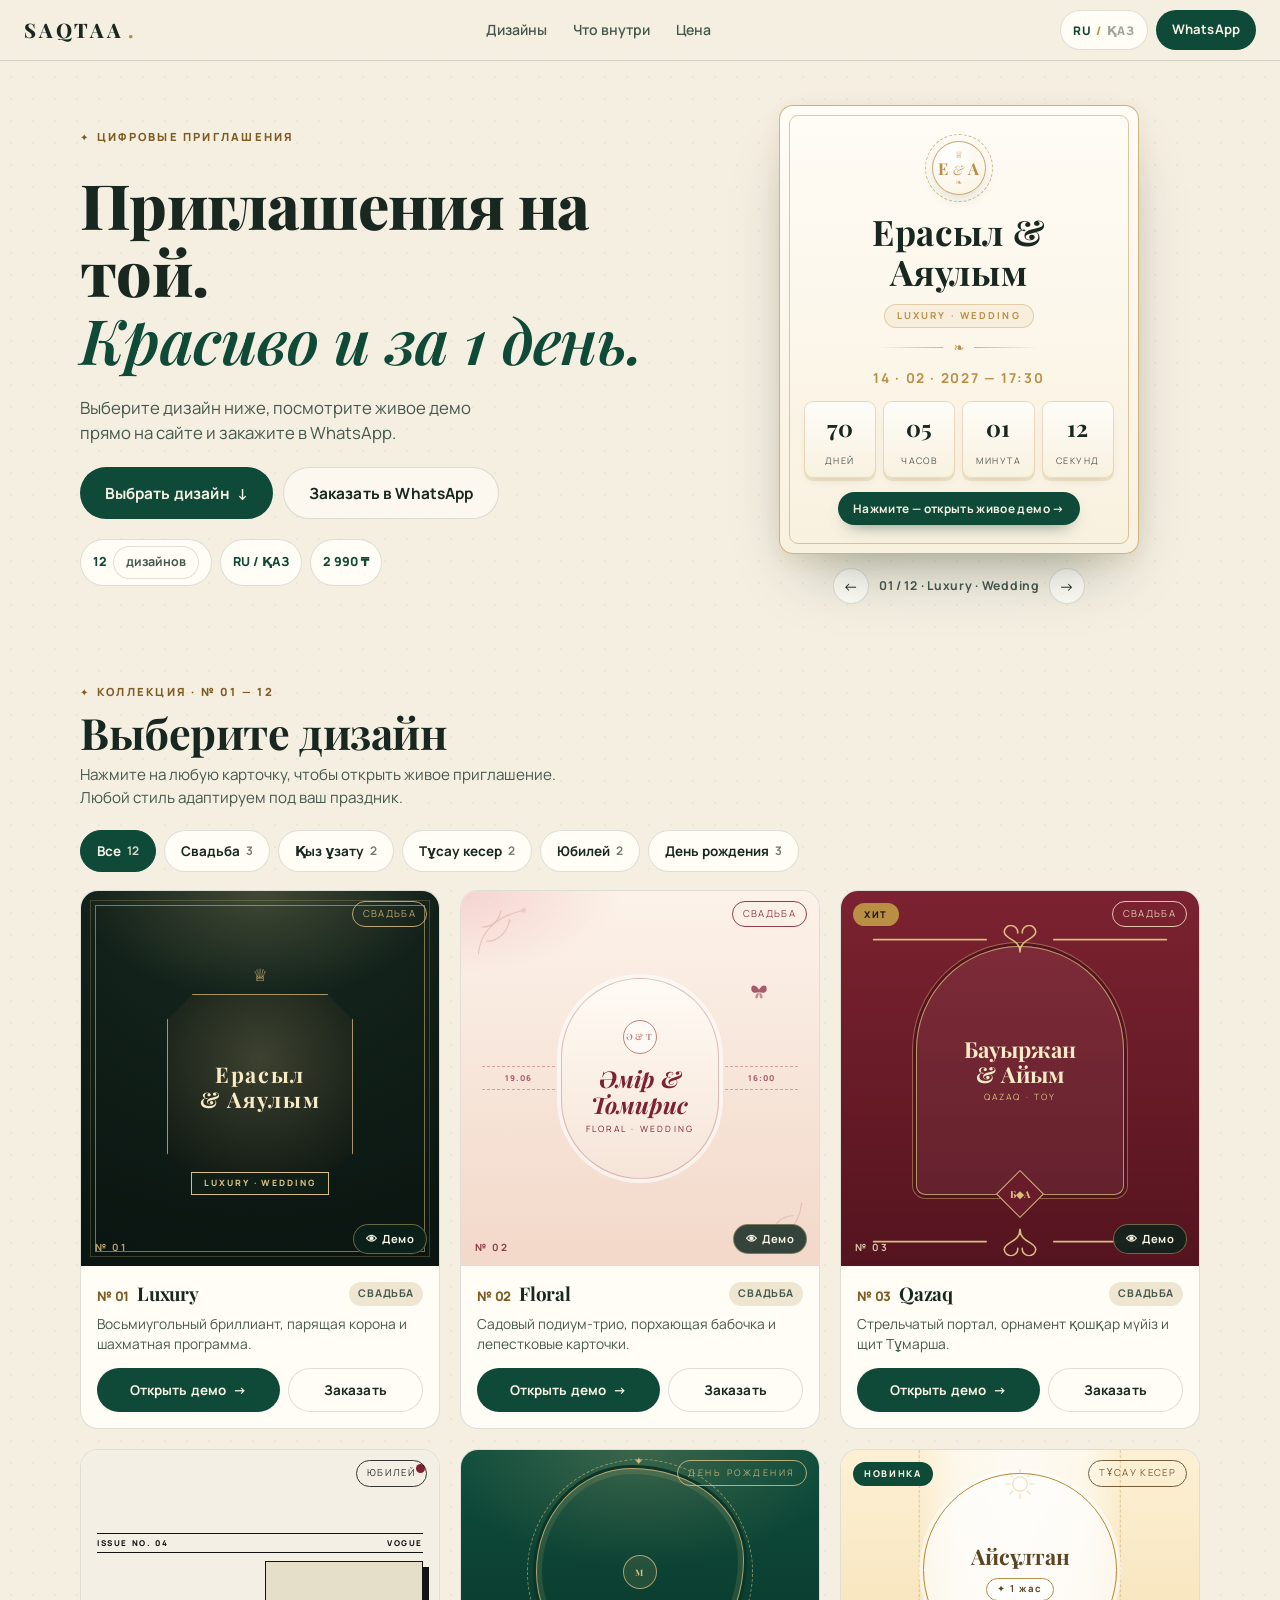
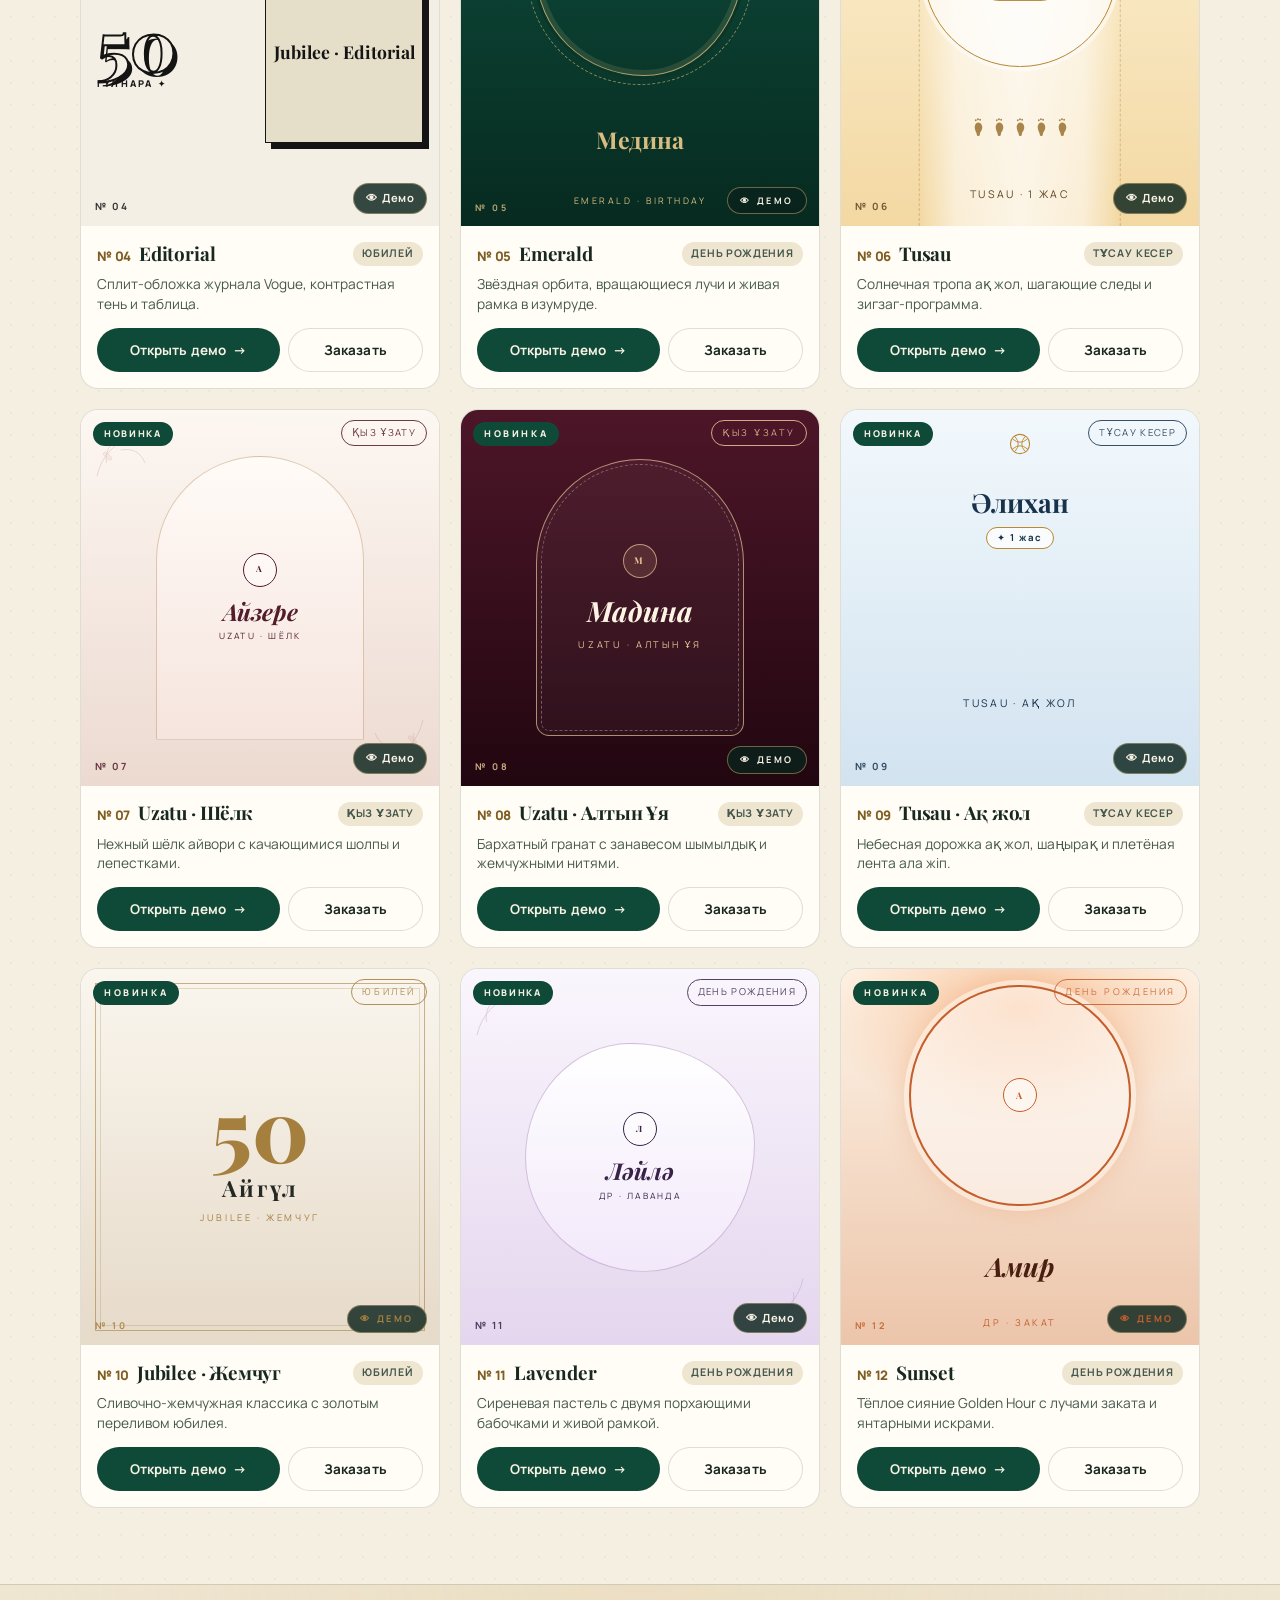
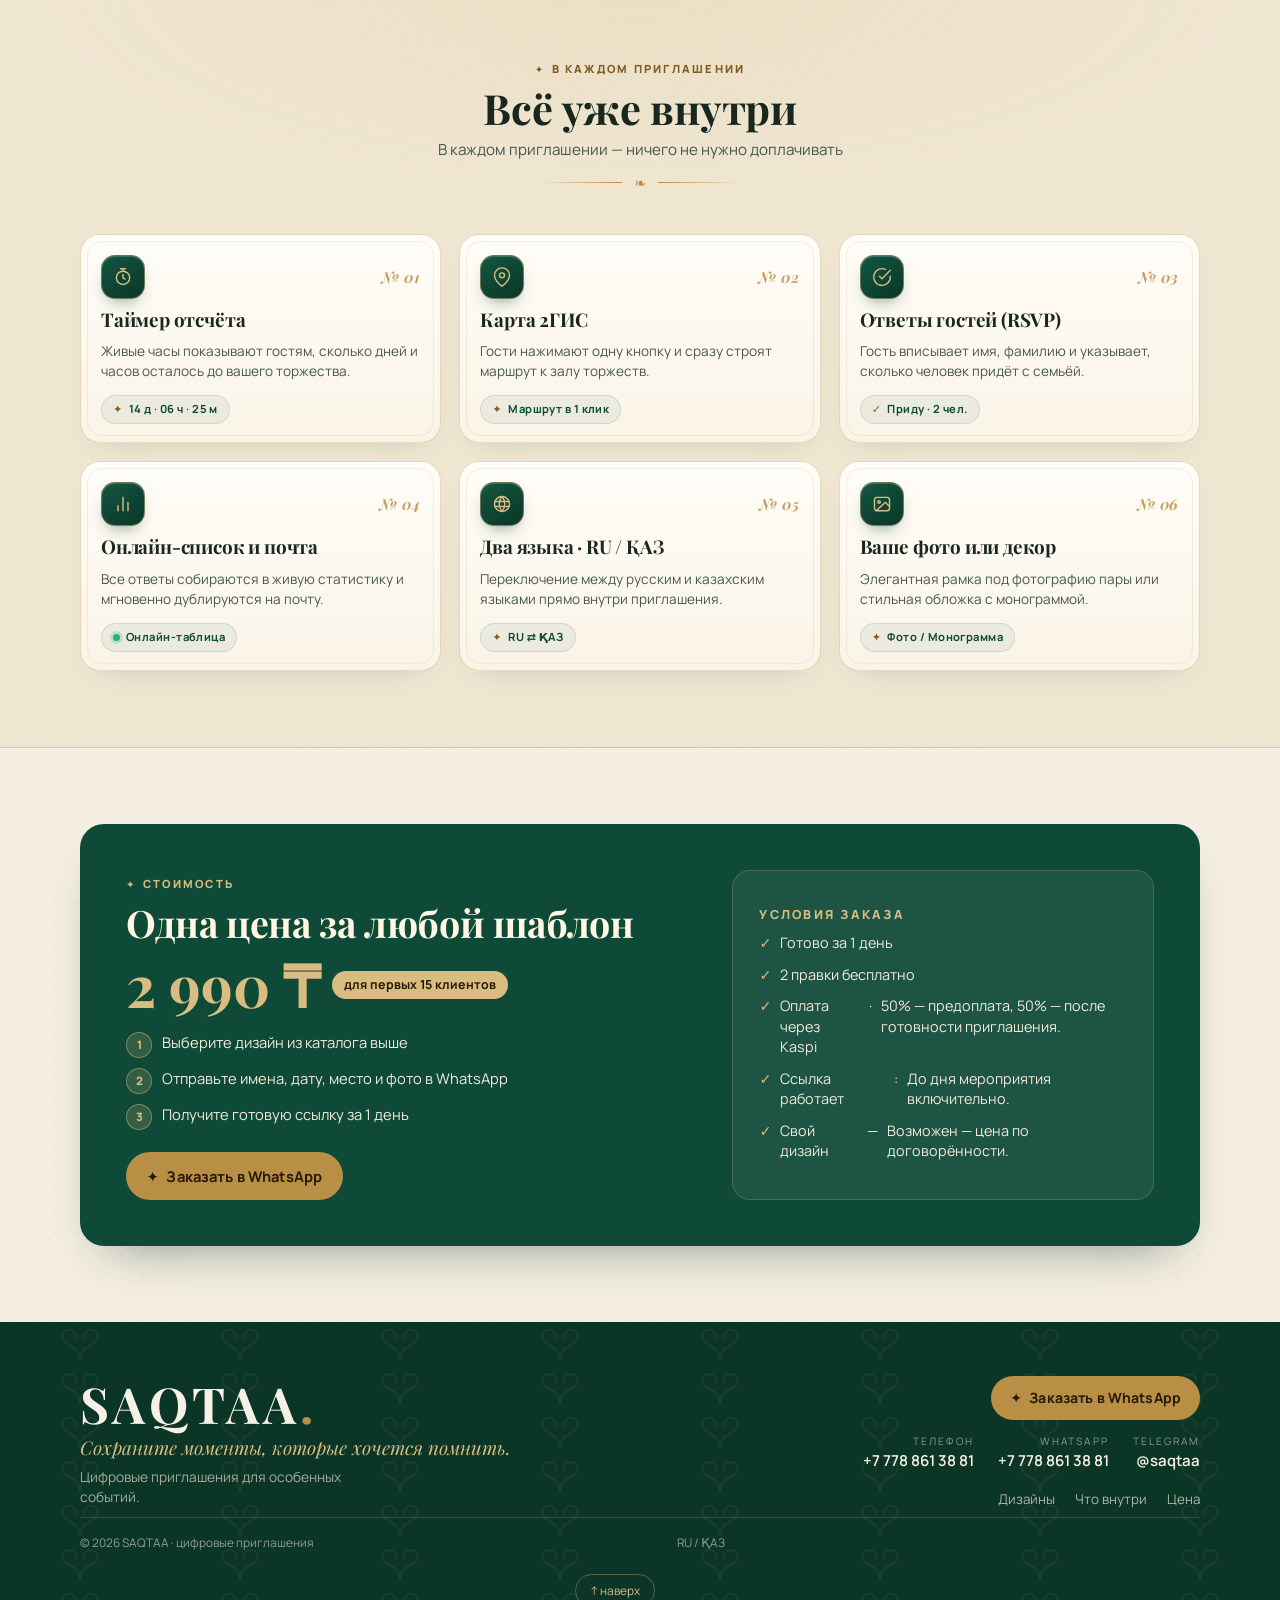
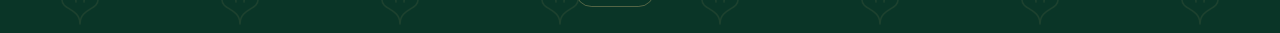
==== commit 9d61df14: "feat: simplify main landing page with luxury features grid and compact footer" ====
--- a/index.html
+++ b/index.html
@@ -42,108 +42,91 @@
   --paper:#F5EFE2; --paper2:#EFE6D2; --card:#FFFDF6;
   --ink:#182720; --ink2:#46584D;
   --em:#0F4A38; --em-deep:#0A3527;
-  --gold:#B98E45; --gold-soft:#D9BC7F;
+  --gold:#B98E45; --gold-soft:#D9BC7F; --gold-text:#7F5D22;
   --burg:#7C2230;
-  --hair:rgba(24,39,32,.15);
+  --hair:rgba(24,39,32,.14);
   --fd:"Playfair Display","PT Serif",Georgia,serif;
   --fb:"Manrope",system-ui,sans-serif;
-  --r:18px; --pad:clamp(18px,5vw,24px);
+  --r:18px; --pad:clamp(16px,4.5vw,24px);
 }
 *{margin:0;padding:0;box-sizing:border-box}
 [hidden]{display:none!important}
-html{scroll-behavior:smooth;scroll-padding-top:16px;overflow-x:clip}
+html{scroll-behavior:smooth;scroll-padding-top:76px;overflow-x:clip}
 body{
   font-family:var(--fb);color:var(--ink);background:var(--paper);
-  background-image:radial-gradient(rgba(24,39,32,.05) 1px,transparent 1px);
-  background-size:22px 22px;-webkit-font-smoothing:antialiased;line-height:1.55;
+  background-image:radial-gradient(rgba(24,39,32,.045) 1px,transparent 1px);
+  background-size:22px 22px;-webkit-font-smoothing:antialiased;line-height:1.5;
   overflow-x:clip;
 }
-body::after{content:"";position:fixed;inset:0;z-index:95;pointer-events:none;opacity:.05;
-  background-image:url("data:image/svg+xml;utf8,<svg xmlns='http://www.w3.org/2000/svg' width='140' height='140'><filter id='n'><feTurbulence type='fractalNoise' baseFrequency='.85' numOctaves='2' stitchTiles='stitch'/></filter><rect width='140' height='140' filter='url(%23n)' opacity='.55'/></svg>")}
 img{max-width:100%;display:block}
 a{color:inherit;text-decoration:none;-webkit-tap-highlight-color:transparent}
 button{font-family:inherit;cursor:pointer;background:none;border:0;color:inherit;-webkit-tap-highlight-color:transparent}
 ul,ol{list-style:none}
-:focus-visible{outline:2px solid var(--gold);outline-offset:3px;border-radius:4px}
+:focus-visible{outline:2px solid var(--gold);outline-offset:3px;border-radius:6px}
 ::selection{background:var(--gold-soft);color:var(--em-deep)}
 
-.eyebrow{font-size:.72rem;font-weight:700;letter-spacing:.22em;text-transform:uppercase;color:var(--gold);display:inline-flex;align-items:center;gap:.6em}
+.eyebrow{font-size:.7rem;font-weight:800;letter-spacing:.2em;text-transform:uppercase;color:var(--gold-text);display:inline-flex;align-items:center;gap:.55em}
 .eyebrow::before{content:"✦";font-size:.9em}
 h1,h2,h3{font-family:var(--fd);font-weight:700;line-height:1.08;letter-spacing:-.01em}
-.section{padding:clamp(56px,12vw,110px) var(--pad)}
-.wrap{max-width:1180px;margin:0 auto}
-
-/* появление блоков при прокрутке */
-.js [data-reveal]{opacity:0;transform:translateY(26px);transition:opacity .7s cubic-bezier(.2,.7,.2,1),transform .7s cubic-bezier(.2,.7,.2,1);transition-delay:var(--d,0s)}
+.section{padding:clamp(40px,7vw,76px) var(--pad)}
+.wrap{max-width:1120px;margin:0 auto}
+
+.js [data-reveal]{opacity:0;transform:translateY(20px);transition:opacity .6s cubic-bezier(.2,.7,.2,1),transform .6s cubic-bezier(.2,.7,.2,1);transition-delay:var(--d,0s)}
 .js [data-reveal].in{opacity:1;transform:none}
 
-.btn{display:inline-flex;align-items:center;justify-content:center;gap:.55em;min-height:52px;padding:.9em 1.5em;border-radius:999px;font-weight:700;font-size:.95rem;letter-spacing:.02em;white-space:nowrap;transition:transform .25s,box-shadow .25s,background .25s,color .25s,border-color .25s}
-.btn .ar{transition:transform .25s}
-.btn:hover .ar{transform:translateX(4px)}
+.btn{display:inline-flex;align-items:center;justify-content:center;gap:.5em;min-height:48px;padding:.8em 1.4em;border-radius:999px;font-weight:700;font-size:.92rem;letter-spacing:.01em;white-space:nowrap;transition:transform .22s,box-shadow .22s,background .22s,color .22s,border-color .22s}
+.btn .ar{transition:transform .22s}
+.btn:hover .ar{transform:translateX(3px)}
 .btn:active{transform:scale(.97)}
 .btn-solid{background:var(--em);color:#F6F1E4}
-.btn-solid:hover{background:var(--em-deep);box-shadow:0 14px 28px -14px rgba(10,53,39,.6)}
-.btn-line{border:1px solid var(--hair);color:var(--ink)}
-.btn-line:hover{border-color:var(--em);color:var(--em)}
+.btn-solid:hover{background:var(--em-deep);box-shadow:0 12px 24px -12px rgba(10,53,39,.55)}
+.btn-line{border:1px solid var(--hair);background:rgba(255,253,246,.7);color:var(--ink)}
+.btn-line:hover{border-color:var(--em);color:var(--em);background:#FFFDF6}
 .btn-gold{background:var(--gold);color:#241A08}
 .btn-gold:hover{background:var(--gold-soft)}
 
-/* ============ БЕГУЩАЯ СТРОКА ============ */
-.marquee{background:var(--em-deep);color:var(--gold-soft);overflow:hidden;font-size:.68rem;letter-spacing:.24em;text-transform:uppercase;font-weight:600;padding-top:env(safe-area-inset-top)}
-.marquee-track{display:flex;width:max-content;animation:mq 30s linear infinite}
-.marquee-track span{padding:.7em 0;white-space:nowrap}
-@keyframes mq{to{transform:translateX(-50%)}}
-
-/* ============ ШАПКА ============ */
-.head{position:relative;z-index:80;display:flex;align-items:center;justify-content:space-between;gap:12px;padding:12px var(--pad);transition:background .3s,border-color .3s;border-bottom:1px solid transparent}
-.head.scrolled{background:rgba(245,239,226,.94);-webkit-backdrop-filter:blur(8px);backdrop-filter:blur(8px);border-color:var(--hair)}
-.logo{font-family:var(--fd);font-weight:800;font-size:1.3rem;letter-spacing:.14em;display:flex;align-items:center;gap:.3em;min-height:44px}
+/* ============ ЧИСТАЯ ШАПКА ============ */
+.head{position:sticky;top:0;z-index:80;display:flex;align-items:center;justify-content:space-between;gap:12px;padding:10px var(--pad);padding-top:calc(10px + env(safe-area-inset-top));background:rgba(245,239,226,.92);-webkit-backdrop-filter:blur(10px);backdrop-filter:blur(10px);border-bottom:1px solid var(--hair)}
+.logo{font-family:var(--fd);font-weight:800;font-size:1.25rem;letter-spacing:.14em;display:flex;align-items:center;gap:.2em;min-height:40px}
 .logo i{font-style:normal;color:var(--gold)}
-.head-nav{display:none;gap:28px;font-size:.9rem;font-weight:600}
-.head-nav a{position:relative;padding:10px 0}
-.head-nav a::after{content:"";position:absolute;left:0;bottom:6px;height:1px;width:0;background:var(--gold);transition:width .3s}
-.head-nav a:hover::after{width:100%}
-.head-right{display:flex;align-items:center;gap:10px}
-.lang{display:inline-flex;align-items:center;gap:.45em;min-height:44px;padding:0 12px;font-size:.75rem;font-weight:800;letter-spacing:.1em;border:1px solid var(--hair);border-radius:999px}
-.lang span{opacity:.45;transition:opacity .2s,color .2s}
+.head-nav{display:none;gap:26px;font-size:.88rem;font-weight:600;color:var(--ink2)}
+.head-nav a{padding:8px 0;transition:color .2s}
+.head-nav a:hover{color:var(--em)}
+.head-right{display:flex;align-items:center;gap:8px}
+.head-wa{display:none;min-height:40px;padding:0 16px;font-size:.82rem}
+.lang{display:inline-flex;align-items:center;gap:.4em;min-height:40px;padding:0 12px;font-size:.74rem;font-weight:800;letter-spacing:.08em;border:1px solid var(--hair);border-radius:999px;background:var(--card)}
+.lang span{opacity:.42;transition:opacity .2s,color .2s}
 .lang span.on{opacity:1;color:var(--em)}
 .lang i{font-style:normal;color:var(--gold)}
-.burger{width:46px;height:46px;display:grid;place-items:center;border:1px solid var(--hair);border-radius:999px}
-.burger span{display:block;width:20px;height:12px;position:relative}
-.burger span::before,.burger span::after{content:"";position:absolute;left:0;width:100%;height:2px;background:var(--ink);transition:transform .3s,top .3s}
-.burger span::before{top:0}.burger span::after{top:10px}
-body.menu-open .burger span::before{top:5px;transform:rotate(45deg)}
-body.menu-open .burger span::after{top:5px;transform:rotate(-45deg)}
-
-.mmenu{position:fixed;inset:0;z-index:90;background:var(--em-deep);color:#F2EBDA;display:flex;flex-direction:column;padding:calc(96px + env(safe-area-inset-top)) var(--pad) calc(40px + env(safe-area-inset-bottom));overflow-y:auto;-webkit-overflow-scrolling:touch;transform:translateY(-102%);transition:transform .5s cubic-bezier(.22,.8,.24,1);
- background-image:url("data:image/svg+xml;utf8,<svg xmlns='http://www.w3.org/2000/svg' width='160' height='44'><path d='M80 38 C80 22 62 24 62 14 a7 7 0 1 1 14 2 M80 38 C80 22 98 24 98 14 a7 7 0 1 0 -14 2' fill='none' stroke='%23D9BC7F' stroke-opacity='.08' stroke-width='1.5' stroke-linecap='round'/></svg>")}
-body.menu-open .mmenu{transform:none}
+.burger{width:42px;height:42px;display:grid;place-items:center;border:1px solid var(--hair);border-radius:999px;background:var(--card)}
+.burger span{display:block;width:18px;height:11px;position:relative}
+.burger span::before,.burger span::after{content:"";position:absolute;left:0;width:100%;height:2px;background:var(--ink);transition:transform .28s,top .28s}
+.burger span::before{top:0}.burger span::after{top:9px}
+body.menu-open .burger span::before{top:4.5px;transform:rotate(45deg)}
+body.menu-open .burger span::after{top:4.5px;transform:rotate(-45deg)}
+
+.mmenu{position:fixed;inset:0;z-index:90;background:var(--em-deep);color:#F2EBDA;display:flex;flex-direction:column;padding:calc(88px + env(safe-area-inset-top)) var(--pad) calc(36px + env(safe-area-inset-bottom));overflow-y:auto;transform:translateY(-102%);visibility:hidden;transition:transform .42s cubic-bezier(.22,.8,.24,1),visibility 0s linear .42s}
+body.menu-open .mmenu{transform:none;visibility:visible;transition:transform .42s cubic-bezier(.22,.8,.24,1),visibility 0s linear 0s}
 .mmenu nav{display:flex;flex-direction:column;gap:4px;margin:auto 0}
-.mmenu a.big{font-family:var(--fd);font-size:clamp(2rem,8vw,2.8rem);padding:12px 0;display:flex;align-items:baseline;gap:16px;border-bottom:1px solid rgba(217,188,127,.18);opacity:0;transform:translateY(18px);transition:opacity .4s,transform .4s}
-body.menu-open .mmenu a.big{opacity:1;transform:none}
-.mmenu a.big:nth-child(2){transition-delay:.08s}.mmenu a.big:nth-child(3){transition-delay:.16s}
-.mmenu a.big sup{font-family:var(--fb);font-size:.7rem;color:var(--gold-soft);letter-spacing:.2em}
-.mmenu .mm-foot{display:flex;flex-direction:column;gap:14px}
+.mmenu a.big{font-family:var(--fd);font-size:clamp(1.9rem,8vw,2.6rem);padding:14px 0;display:flex;align-items:baseline;gap:14px;border-bottom:1px solid rgba(217,188,127,.18)}
+.mmenu a.big sup{font-family:var(--fb);font-size:.7rem;color:var(--gold-soft);letter-spacing:.18em}
+.mmenu .mm-foot{margin-top:24px}
 body.menu-open{overflow:hidden}
 
-/* ============ ОТКРЫТИЕ ============ */
-.hero{padding:clamp(28px,6vw,60px) var(--pad) clamp(56px,10vw,90px);position:relative;overflow:hidden}
-.hero .wrap{display:grid;gap:clamp(36px,7vw,60px);align-items:center}
-.star{position:absolute;color:var(--gold);opacity:.55;font-size:1.1rem;animation:tw 4s ease-in-out infinite}
-.star.s2{animation-delay:1.2s;font-size:.8rem}.star.s3{animation-delay:2.1s;font-size:1.5rem}
-@keyframes tw{0%,100%{opacity:.25;transform:scale(.9)}50%{opacity:.7;transform:scale(1.1)}}
-.hero-txt h1{font-size:clamp(2.4rem,9.5vw,4.6rem);margin:.5em 0 .45em;font-weight:800}
+/* ============ ПЕРВЫЙ ЭКРАН (КОРОТКИЙ И ПОНЯТНЫЙ) ============ */
+.hero{padding:clamp(22px,4.5vw,44px) var(--pad) clamp(32px,5.5vw,56px);position:relative;overflow:hidden}
+.hero .wrap{display:grid;gap:clamp(24px,5vw,48px);align-items:center}
+.hero-txt h1{font-size:clamp(2.2rem,8.5vw,3.9rem);margin:.38em 0 .35em;font-weight:800}
 .hero-txt h1 em{display:block;font-style:italic;font-weight:600;color:var(--em)}
-.hero-lead{max-width:46ch;color:var(--ink2);font-size:clamp(.98rem,2.6vw,1.08rem)}
-.hero-cta{display:flex;flex-wrap:wrap;gap:12px;margin:26px 0 30px}
-.hero-stats{display:flex;flex-wrap:wrap;gap:8px 22px;border-top:1px solid var(--hair);padding-top:18px;font-size:.85rem;color:var(--ink2)}
-.hero-stats b{font-family:var(--fd);font-size:1.5rem;color:var(--ink);margin-right:.35em}
-
-.invite-wrap{position:relative;max-width:390px;margin:0 auto;width:100%;animation:sway 7s ease-in-out infinite}
-@keyframes sway{0%,100%{transform:rotate(-2deg)}50%{transform:rotate(-1.1deg) translateY(-7px)}}
-.invite-wrap::before,.invite-wrap::after{content:"";position:absolute;inset:0;background:var(--card);border:1px solid var(--hair);border-radius:10px;z-index:-1}
-.invite-wrap::before{transform:rotate(3.5deg) translate(8px,6px)}
-.invite-wrap::after{transform:rotate(-5deg) translate(-9px,10px);opacity:.7}
+.hero-lead{max-width:44ch;color:var(--ink2);font-size:clamp(.95rem,2.4vw,1.05rem)}
+.hero-cta{display:flex;flex-wrap:wrap;gap:10px;margin:22px 0 20px}
+.hero-cta .btn{min-height:52px;padding:.85em 1.6em;font-size:.96rem}
+.hero-pills{display:flex;flex-wrap:wrap;gap:8px}
+.hero-pills span{display:inline-flex;align-items:center;gap:6px;padding:6px 12px;border-radius:999px;background:var(--card);border:1px solid var(--hair);font-size:.78rem;font-weight:700;color:var(--ink2)}
+.hero-pills b{color:var(--em);font-weight:800}
+
+/* Кликабельная живая карточка справа */
+.invite-wrap{position:relative;max-width:360px;margin:0 auto;width:100%}
 .invite{background:linear-gradient(180deg,#FFFCF6 0%,#F9F1DF 100%);color:var(--ink);border:1px solid color-mix(in srgb,var(--inv-acc,#B98E45) 65%,transparent);border-radius:14px;padding:clamp(22px,6vw,34px) clamp(18px,5vw,30px);text-align:center;box-shadow:0 32px 64px -28px rgba(16,42,32,.42),0 6px 20px rgba(185,142,69,.14);position:relative;overflow:hidden;transition:background .5s,border-color .5s,color .45s,box-shadow .5s}
 .invite::before{content:"";position:absolute;inset:9px;border:1px solid color-mix(in srgb,var(--inv-acc,#B98E45) 48%,transparent);border-radius:9px;pointer-events:none;transition:border-color .5s}
 .invite.t-lux{--inv-acc:#B98E45}
@@ -198,38 +181,51 @@
 .invite.t-emer .cd span{color:rgba(247,239,224,.72)}
 .invite .tags{font-size:.62rem;letter-spacing:.22em;text-transform:uppercase;color:var(--ink2);margin-top:14px;transition:color .45s}
 .invite .tags b{color:var(--inv-acc,var(--gold))}
-.hero-dots{display:flex;gap:6px;justify-content:center;flex-wrap:wrap;margin-top:16px}
-.hero-dots button{width:26px;height:26px;position:relative;display:grid;place-items:center}
-.hero-dots button::after{content:"";width:8px;height:8px;border-radius:50%;background:var(--hair);transition:background .25s,transform .25s}
-.hero-dots button.on::after{background:var(--gold);transform:scale(1.35)}
-
-/* ============ ВОЗМОЖНОСТИ ============ */
-.feat-h{display:flex;flex-direction:column;gap:10px;margin-bottom:clamp(24px,5vw,44px)}
-.feat-h h2{font-size:clamp(1.8rem,6.5vw,3rem)}
-.feat-list li{display:grid;grid-template-columns:74px 1fr;gap:14px 18px;align-items:start;padding:clamp(20px,4vw,30px) 6px;border-top:1px solid var(--hair);transition:background .3s,padding-left .3s}
-.feat-list li:last-child{border-bottom:1px solid var(--hair)}
-.feat-list li:hover{background:rgba(185,142,69,.06);padding-left:14px}
-.f-no{font-family:var(--fd);font-style:italic;font-size:1.05rem;color:var(--gold);padding-top:.2em;transition:transform .3s}
-.feat-list li:hover .f-no{transform:translateY(-3px) scale(1.1)}
-.feat-list h3{font-size:clamp(1.15rem,4vw,1.5rem);margin-bottom:4px}
-.feat-list p{color:var(--ink2);font-size:.95rem;max-width:52ch}
-
-/* ============ КОЛЛЕКЦИЯ ============ */
-.coll-head{display:flex;flex-direction:column;gap:10px;margin-bottom:18px}
-.coll-head h2{font-size:clamp(1.8rem,6.5vw,3rem)}
-.coll-head p{color:var(--ink2);max-width:56ch}
-.chips{display:flex;gap:8px;overflow-x:auto;padding:6px 0 14px;scrollbar-width:none;-webkit-overflow-scrolling:touch}
+
+.invite{cursor:pointer;padding:clamp(20px,5vw,28px) clamp(16px,4.5vw,24px);transition:transform .28s,box-shadow .28s,background .45s,border-color .45s,color .4s}
+.invite:hover{transform:translateY(-3px);box-shadow:0 36px 70px -26px rgba(16,42,32,.48)}
+.invite .names{font-size:clamp(1.6rem,6vw,2.2rem);letter-spacing:.02em;line-height:1.15;overflow-wrap:break-word}
+.hero-tap-badge{
+  display:inline-flex;align-items:center;justify-content:center;gap:6px;
+  margin-top:14px;padding:8px 15px;border-radius:999px;
+  background:var(--em);color:#F6F1E4;
+  font-size:.74rem;font-weight:700;letter-spacing:.03em;
+  box-shadow:0 8px 18px -10px rgba(10,53,39,.7);
+  transition:transform .22s,background .22s;
+}
+.invite.t-emer .hero-tap-badge,.invite.t-uz2 .hero-tap-badge{background:var(--gold-soft);color:#241A08}
+.invite:hover .hero-tap-badge{transform:scale(1.03)}
+
+.hero-pager{display:flex;align-items:center;justify-content:center;gap:10px;margin-top:14px}
+.hp-btn{width:36px;height:36px;border-radius:50%;border:1px solid var(--hair);background:var(--card);font-size:.95rem;display:grid;place-items:center;transition:background .2s,color .2s,border-color .2s}
+.hp-btn:hover{background:var(--em);color:#F6F1E4;border-color:var(--em)}
+.hp-label{font-size:.76rem;font-weight:700;letter-spacing:.06em;color:var(--ink2);min-width:155px;text-align:center}
+
+/* ============ КАТАЛОГ 12 ДИЗАЙНОВ (СРАЗУ ВТОРОЙ БЛОК) ============ */
+.catalog-sec{padding-top:clamp(12px,3vw,24px)}
+.coll-head{display:flex;flex-direction:column;gap:8px;margin-bottom:16px}
+.coll-head h2{font-size:clamp(1.75rem,6vw,2.7rem)}
+.coll-head p{color:var(--ink2);max-width:56ch;font-size:.95rem}
+
+.chips{display:flex;gap:8px;overflow-x:auto;padding:4px 0 18px;scrollbar-width:none;-webkit-overflow-scrolling:touch}
 .chips::-webkit-scrollbar{display:none}
-.chip{flex:0 0 auto;min-height:44px;padding:0 20px;border-radius:999px;border:1px solid var(--hair);font-size:.85rem;font-weight:700;background:var(--card);transition:all .25s}
+.chip{flex:0 0 auto;min-height:42px;padding:0 16px;border-radius:999px;border:1px solid var(--hair);font-size:.84rem;font-weight:700;background:var(--card);display:inline-flex;align-items:center;gap:6px;transition:all .2s}
+.chip small{font-size:.74rem;opacity:.6;font-weight:700}
 .chip:hover{border-color:var(--gold)}
 .chip.on{background:var(--em);border-color:var(--em);color:#F6F1E4}
-
-.rail-zone{position:relative}
-.cards{display:grid;grid-auto-flow:column;grid-auto-columns:min(82vw,340px);gap:16px;overflow-x:auto;scroll-snap-type:x mandatory;padding:6px 2px 22px;scrollbar-width:none}
-.cards::-webkit-scrollbar{display:none}
-.card{scroll-snap-align:center;background:var(--card);border:1px solid var(--hair);border-radius:var(--r);overflow:hidden;display:flex;flex-direction:column;transition:transform .35s,box-shadow .35s,opacity .3s}
-.card:hover{transform:translateY(-6px);box-shadow:0 26px 50px -26px rgba(16,42,32,.35)}
-.card.off{opacity:0;transform:scale(.94);pointer-events:none}
+.chip.on small{opacity:.85}
+
+/* Сетка карточек: на мобильных вертикальная, на планшете 2, на десктопе 3 */
+.cards{display:grid;grid-template-columns:1fr;gap:18px}
+@media (min-width:620px){.cards{grid-template-columns:repeat(2,1fr)}}
+@media (min-width:960px){
+  .cards{grid-template-columns:repeat(3,1fr);gap:20px}
+  .cards.few-2{grid-template-columns:repeat(2,minmax(0,370px));justify-content:center}
+}
+.card{background:var(--card);border:1px solid var(--hair);border-radius:var(--r);overflow:hidden;display:flex;flex-direction:column;transition:transform .28s,box-shadow .28s,opacity .25s}
+.card:hover{transform:translateY(-4px);box-shadow:0 22px 44px -24px rgba(16,42,32,.32)}
+.card.off{opacity:0;transform:scale(.95);pointer-events:none}
+
 .preview{position:relative;aspect-ratio:4/4.6;overflow:hidden;display:grid;place-items:center;text-align:center}
 .p-no{position:absolute;bottom:12px;left:14px;font-size:.62rem;letter-spacing:.2em;font-weight:700;opacity:.85;z-index:2}
 .p-tag{position:absolute;top:10px;right:12px;font-size:.6rem;letter-spacing:.14em;text-transform:uppercase;border:1px solid currentColor;border-radius:999px;padding:5px 10px;opacity:.85;z-index:2}
@@ -326,63 +322,153 @@
 .p-sunset strong{font-family:var(--fd);font-style:italic;font-size:1.65rem;margin-top:10px;display:block}
 .p-sunset span{font-size:.58rem;letter-spacing:.28em;text-transform:uppercase;color:#C45E2C}
 
-.card-info{padding:18px 18px 20px;display:flex;flex-direction:column;gap:9px;flex:1}
-.ci-top{display:flex;justify-content:space-between;font-size:.66rem;letter-spacing:.18em;text-transform:uppercase;color:var(--ink2)}
-.ci-top b{color:var(--gold)}
-.ci-name{font-size:1.35rem}
-.ci-name em{font-style:italic;color:var(--em);font-weight:600}
-.ci-desc{color:var(--ink2);font-size:.9rem;flex:1}
-.ci-feats{display:flex;gap:7px;flex-wrap:wrap}
-.ci-feats li{font-size:.66rem;font-weight:700;letter-spacing:.08em;border:1px solid var(--hair);border-radius:999px;padding:6px 11px;color:var(--ink2)}
-.ci-feats li::before{content:"✓ ";color:var(--gold)}
-.ci-btns{display:grid;grid-template-columns:1.4fr 1fr;gap:9px;margin-top:6px}
-.ci-btns .btn{min-height:48px;padding:.7em 1em;font-size:.85rem}
-.swipe-hint{font-size:.75rem;color:var(--ink2);letter-spacing:.12em;display:flex;align-items:center;gap:8px}
-.swipe-hint::after{content:"⟶";animation:nudge 1.6s ease-in-out infinite}
-@keyframes nudge{50%{transform:translateX(6px)}}
-.rail-nav{display:none;position:absolute;top:-64px;right:0;gap:8px}
-.rail-nav button{width:46px;height:46px;border-radius:50%;border:1px solid var(--hair);background:var(--card);font-size:1.1rem;transition:all .25s}
-.rail-nav button:hover{background:var(--em);color:#F6F1E4;border-color:var(--em)}
-
-/* ============ ПРОЦЕСС ============ */
-.steps{position:relative;display:grid;gap:30px;padding-left:26px}
-.steps::before{content:"";position:absolute;left:21px;top:12px;bottom:12px;border-left:2px dashed rgba(185,142,69,.5)}
-.steps li{position:relative;display:grid;gap:6px}
-.st-n{position:absolute;left:-26px;top:0;width:44px;height:44px;border-radius:50%;background:var(--paper);border:1px solid var(--gold);color:var(--em);font-family:var(--fd);font-weight:700;display:grid;place-items:center;font-size:1rem;transition:background .3s,color .3s,transform .3s}
-.steps li:hover .st-n{background:var(--em);color:var(--gold-soft);transform:scale(1.08)}
-.steps h3{font-size:1.3rem;padding-left:30px}
-.steps p{color:var(--ink2);padding-left:30px;max-width:46ch}
-.st-chip{padding-left:30px;font-size:.68rem;letter-spacing:.16em;text-transform:uppercase;color:var(--gold);font-weight:700}
-
-/* ============ ЦИТАТА ============ */
-.quote{background:var(--paper2);border-top:1px solid var(--hair);border-bottom:1px solid var(--hair);text-align:center;padding:clamp(48px,9vw,80px) var(--pad)}
-.quote .qmark{font-family:var(--fd);font-size:3rem;color:var(--gold);line-height:0}
-.quote p{font-family:var(--fd);font-style:italic;font-size:clamp(1.35rem,4.6vw,2.1rem);max-width:24ch;margin:14px auto 10px}
-.quote span{font-size:.7rem;letter-spacing:.28em;text-transform:uppercase;color:var(--ink2)}
-
-/* ============ ФУТЕР ============ */
-.foot{background:var(--em-deep);color:#EDE6D3;padding:clamp(56px,10vw,96px) var(--pad) 120px;
- background-image:url("data:image/svg+xml;utf8,<svg xmlns='http://www.w3.org/2000/svg' width='160' height='44'><path d='M80 38 C80 22 62 24 62 14 a7 7 0 1 1 14 2 M80 38 C80 22 98 24 98 14 a7 7 0 1 0 -14 2' fill='none' stroke='%23D9BC7F' stroke-opacity='.09' stroke-width='1.5' stroke-linecap='round'/></svg>")}
-.foot .wrap{display:grid;gap:34px}
-.foot-brand h2{font-size:clamp(3rem,12vw,5.5rem);letter-spacing:.06em;color:#F6F1E4}
+
+.preview{aspect-ratio:4/4.2}
+.preview-tap{cursor:pointer}
+.p-tap-pill{
+  position:absolute;bottom:12px;right:12px;z-index:3;
+  display:inline-flex;align-items:center;gap:5px;
+  padding:6px 12px;border-radius:999px;
+  background:rgba(10,35,27,.82);color:#F6F1E4;
+  border:1px solid rgba(217,188,127,.45);
+  backdrop-filter:blur(6px);-webkit-backdrop-filter:blur(6px);
+  font-size:.7rem;font-weight:700;letter-spacing:.04em;
+  transition:transform .22s,background .22s;
+}
+.preview-tap:hover .p-tap-pill{transform:scale(1.06);background:var(--em)}
+
+.card-info{padding:16px;display:flex;flex-direction:column;gap:8px;flex:1}
+.ci-head{display:flex;align-items:center;justify-content:space-between;gap:8px}
+.ci-name{font-size:1.18rem;line-height:1.2}
+.ci-name span{color:var(--gold-text);font-size:.82rem;font-family:var(--fb);font-weight:800;margin-right:4px}
+.ci-cat{font-size:.66rem;font-weight:700;letter-spacing:.08em;text-transform:uppercase;color:var(--ink2);background:var(--paper2);padding:4px 9px;border-radius:999px;white-space:nowrap}
+.ci-desc{color:var(--ink2);font-size:.86rem;line-height:1.45;flex:1}
+.ci-btns{display:grid;grid-template-columns:1.35fr 1fr;gap:8px;margin-top:6px}
+.ci-btns .btn{min-height:44px;padding:.6em .9em;font-size:.84rem}
+
+/* ============ ЧТО ВНУТРИ (ЛЮКС-КАРТОЧКИ С ДЕТАЛЯМИ И МИНИ-ПРЕВЬЮ) ============ */
+.inside-sec{
+  position:relative;overflow:hidden;
+  background:radial-gradient(70% 40% at 50% 0%,rgba(217,188,127,.18),transparent 70%),var(--paper2);
+  border-top:1px solid var(--hair);border-bottom:1px solid var(--hair);
+}
+.inside-head{text-align:center;max-width:560px;margin:0 auto clamp(28px,5vw,44px);display:flex;flex-direction:column;align-items:center;gap:8px}
+.inside-head h2{font-size:clamp(1.75rem,5.5vw,2.6rem)}
+.inside-head p{color:var(--ink2);font-size:.95rem}
+.inside-orn{display:flex;align-items:center;gap:12px;width:min(200px,60%);margin-top:6px;color:var(--gold)}
+.inside-orn::before,.inside-orn::after{content:"";flex:1;height:1px;background:linear-gradient(90deg,transparent,var(--gold))}
+.inside-orn::after{background:linear-gradient(270deg,transparent,var(--gold))}
+.inside-orn span{font-size:.9rem;line-height:1}
+
+.inside-grid{display:grid;grid-template-columns:1fr;gap:14px}
+@media (min-width:560px){.inside-grid{grid-template-columns:repeat(2,1fr)}}
+@media (min-width:920px){.inside-grid{grid-template-columns:repeat(3,1fr);gap:18px}}
+
+.inside-item{
+  position:relative;overflow:hidden;
+  background:linear-gradient(180deg,#FFFDF8 0%,#FAF4E7 100%);
+  border:1px solid rgba(185,142,69,.32);
+  border-radius:20px;
+  padding:20px 20px 18px;
+  display:flex;flex-direction:column;gap:10px;
+  box-shadow:0 12px 28px -22px rgba(15,74,56,.35),inset 0 1px 0 rgba(255,255,255,.9);
+  transition:transform .28s cubic-bezier(.22,1,.36,1),border-color .28s,box-shadow .28s;
+}
+.inside-item::before{
+  content:"";position:absolute;inset:6px;border-radius:15px;
+  border:1px solid rgba(185,142,69,.14);pointer-events:none;transition:border-color .28s;
+}
+.inside-item::after{
+  content:"";position:absolute;top:0;left:20px;right:20px;height:2px;
+  background:linear-gradient(90deg,transparent,rgba(185,142,69,.55),transparent);opacity:0;transition:opacity .28s;
+}
+.inside-item:hover{
+  transform:translateY(-4px);
+  border-color:rgba(185,142,69,.68);
+  box-shadow:0 22px 42px -24px rgba(15,74,56,.42),inset 0 1px 0 rgba(255,255,255,.95);
+}
+.inside-item:hover::before{border-color:rgba(185,142,69,.3)}
+.inside-item:hover::after{opacity:1}
+
+.inside-top{display:flex;align-items:center;justify-content:space-between;gap:10px}
+.inside-ico{
+  position:relative;width:44px;height:44px;border-radius:14px;
+  background:linear-gradient(145deg,#135742,#0A3527);
+  color:var(--gold-soft);
+  border:1px solid rgba(217,188,127,.45);
+  box-shadow:0 8px 18px -10px rgba(10,53,39,.75),inset 0 1px 0 rgba(255,255,255,.18);
+  display:grid;place-items:center;flex-shrink:0;
+  transition:transform .3s cubic-bezier(.22,1.3,.36,1);
+}
+.inside-item:hover .inside-ico{transform:scale(1.06) rotate(-3deg)}
+.inside-ico svg{width:20px;height:20px}
+.inside-no{font-family:var(--fd);font-style:italic;font-weight:700;font-size:.95rem;color:var(--gold);opacity:.85;letter-spacing:.04em}
+
+.inside-item h3{font-family:var(--fd);font-size:1.18rem;font-weight:700;line-height:1.18;color:var(--ink)}
+.inside-item p{font-size:.85rem;color:var(--ink2);line-height:1.48;flex:1}
+
+.inside-chip{
+  align-self:flex-start;display:inline-flex;align-items:center;gap:6px;
+  margin-top:4px;padding:5px 11px;border-radius:999px;
+  background:rgba(15,74,56,.06);border:1px solid rgba(15,74,56,.12);
+  font-size:.7rem;font-weight:700;letter-spacing:.04em;color:var(--em);
+}
+.inside-chip i{font-style:normal;color:var(--gold-text)}
+.inside-dot{width:7px;height:7px;border-radius:50%;background:#22B573;box-shadow:0 0 0 3px rgba(34,181,115,.22)}
+
+/* ============ ЕДИНЫЙ БЛОК: ЦЕНА + 3 ШАГА + УСЛОВИЯ ============ */
+.price-card{display:grid;gap:24px;background:var(--em);color:#F2EBDA;border-radius:24px;padding:clamp(24px,5vw,46px);box-shadow:0 24px 50px -28px rgba(10,53,39,.55)}
+.price-card .eyebrow{color:var(--gold-soft)}
+.pc-h{font-size:clamp(1.6rem,5.5vw,2.35rem);color:#FFF7E4;margin-top:8px}
+.pc-price-row{display:flex;flex-wrap:wrap;align-items:center;gap:12px;margin:14px 0 18px}
+.pc-sum{font-family:var(--fd);font-weight:700;font-size:clamp(2.5rem,10vw,3.6rem);line-height:1;color:var(--gold-soft)}
+.pc-note{font-size:.78rem;font-weight:700;color:#241A08;background:var(--gold-soft);border-radius:999px;padding:5px 12px}
+.mini-steps{display:grid;gap:10px;margin-bottom:22px}
+.mini-steps li{display:flex;align-items:flex-start;gap:10px;font-size:.92rem;line-height:1.4}
+.mini-steps b{flex:0 0 26px;height:26px;border-radius:50%;background:rgba(217,188,127,.18);border:1px solid rgba(217,188,127,.45);color:var(--gold-soft);display:grid;place-items:center;font-size:.72rem;font-weight:800}
+
+.pc-terms{background:rgba(255,255,255,.06);border:1px solid rgba(217,188,127,.22);border-radius:18px;padding:clamp(18px,4vw,26px);display:flex;flex-direction:column;justify-content:center;gap:12px}
+.pc-terms h3{font-family:var(--fb);font-size:.78rem;letter-spacing:.18em;text-transform:uppercase;color:var(--gold-soft);font-weight:800}
+.pc-terms ul{display:grid;gap:11px;font-size:.9rem;line-height:1.42}
+.pc-terms li{display:flex;gap:9px;align-items:flex-start}
+.pc-terms li::before{content:"✓";color:var(--gold-soft);font-weight:800;flex:0 0 auto}
+@media (min-width:860px){.price-card{grid-template-columns:1.15fr .85fr;align-items:stretch;gap:36px}}
+
+/* ============ ПОДВАЛ (КАК БЫЛО, НО КОМПАКТНЕЕ И АККУРАТНЕЕ) ============ */
+.foot{
+  background:var(--em-deep);color:#EDE6D3;
+  padding:clamp(34px,6vw,54px) var(--pad) calc(26px + env(safe-area-inset-bottom));
+  background-image:url("data:image/svg+xml;utf8,<svg xmlns='http://www.w3.org/2000/svg' width='160' height='44'><path d='M80 38 C80 22 62 24 62 14 a7 7 0 1 1 14 2 M80 38 C80 22 98 24 98 14 a7 7 0 1 0 -14 2' fill='none' stroke='%23D9BC7F' stroke-opacity='.09' stroke-width='1.5' stroke-linecap='round'/></svg>");
+}
+.foot .wrap{display:grid;gap:22px}
+.foot-brand h2{font-size:clamp(2.1rem,7vw,3.1rem);letter-spacing:.08em;color:#F6F1E4;line-height:1}
 .foot-brand h2 i{font-style:normal;color:var(--gold)}
-.foot-brand .tag{font-family:var(--fd);font-style:italic;font-size:clamp(1.1rem,3.6vw,1.4rem);color:var(--gold-soft);margin-top:8px}
-.foot-brand .sub{color:rgba(237,230,211,.7);font-size:.92rem;margin-top:6px;max-width:40ch}
+.foot-brand .tag{font-family:var(--fd);font-style:italic;font-size:clamp(1rem,3vw,1.18rem);color:var(--gold-soft);margin-top:6px}
+.foot-brand .sub{color:rgba(237,230,211,.68);font-size:.86rem;margin-top:4px;max-width:38ch}
 .foot-cta{display:flex;flex-direction:column;gap:12px;align-items:flex-start}
-.foot-links{display:flex;flex-wrap:wrap;gap:8px 26px;font-size:.88rem}
-.foot-links a{opacity:.75;transition:opacity .2s,color .2s;padding:6px 0}
+.foot-cta .btn{min-height:44px;padding:.65em 1.35em;font-size:.88rem}
+.foot-contacts{display:flex;flex-wrap:wrap;gap:12px 24px}
+.foot-contacts a{display:flex;flex-direction:column;gap:1px;padding:2px 0;transition:color .2s}
+.foot-contacts a span{font-size:.64rem;letter-spacing:.2em;text-transform:uppercase;color:rgba(237,230,211,.58)}
+.foot-contacts a b{font-size:.94rem;font-weight:600;color:#F6F1E4}
+.foot-contacts a:hover b{color:var(--gold-soft)}
+.foot-links{display:flex;flex-wrap:wrap;gap:6px 20px;font-size:.84rem}
+.foot-links a{opacity:.72;transition:opacity .2s,color .2s;padding:2px 0}
 .foot-links a:hover{opacity:1;color:var(--gold-soft)}
-.foot-bottom{border-top:1px solid rgba(217,188,127,.2);margin-top:10px;padding-top:22px;display:flex;flex-wrap:wrap;gap:10px 24px;font-size:.75rem;color:rgba(237,230,211,.6);align-items:center}
-.foot-bottom .up{margin-left:auto;border:1px solid rgba(217,188,127,.35);border-radius:999px;padding:10px 16px;color:var(--gold-soft);transition:all .25s}
+.foot-bottom{border-top:1px solid rgba(217,188,127,.2);margin-top:6px;padding-top:16px;display:flex;flex-wrap:wrap;gap:8px 20px;font-size:.74rem;color:rgba(237,230,211,.6);align-items:center}
+.foot-bottom .up{margin-left:auto;border:1px solid rgba(217,188,127,.35);border-radius:999px;padding:7px 14px;color:var(--gold-soft);transition:all .2s}
 .foot-bottom .up:hover{background:var(--gold);color:#241A08}
-
-/* ============ ЛИПКИЙ CTA ============ */
-.sticky-cta{display:none}
-
-/* тост */
-.toast{position:fixed;left:50%;bottom:calc(90px + env(safe-area-inset-bottom));translate:-50% 16px;z-index:300;background:var(--ink);color:var(--paper);padding:12px 22px;border-radius:999px;font-size:.82rem;font-weight:600;opacity:0;pointer-events:none;transition:opacity .3s,translate .3s;max-width:86vw;text-align:center}
+@media (min-width:900px){
+  .foot .wrap{grid-template-columns:1.1fr 1fr;align-items:center}
+  .foot-cta{align-items:flex-end}
+  .foot-contacts{justify-content:flex-end;text-align:right}
+  .foot-contacts a{align-items:flex-end}
+}
+
+.toast{position:fixed;left:50%;bottom:calc(24px + env(safe-area-inset-bottom));translate:-50% 16px;z-index:300;background:var(--ink);color:var(--paper);padding:12px 22px;border-radius:999px;font-size:.82rem;font-weight:600;opacity:0;pointer-events:none;transition:opacity .3s,translate .3s;max-width:86vw;text-align:center}
 .toast.show{opacity:1;translate:-50% 0}
 
+/* ============ ПРОСМОТР ШАБЛОНОВ (100% НАСТОЯЩИЕ 12 ДИЗАЙНОВ) ============ */
 /* ============================================================
    ПРОСМОТР ШАБЛОНОВ
    ============================================================ */
@@ -872,31 +958,20 @@
 .theme-sunset .prog li{grid-template-columns:56px 1fr;gap:12px;padding:10px 14px;border-radius:999px;background:rgba(255,255,255,.72);border:1px solid rgba(196,94,44,.36);align-items:center}
 .theme-sunset .prog b{width:46px;height:46px;border-radius:50%;background:var(--acc);color:#FFF9F4;display:grid;place-items:center;font-size:.82rem}
 
+
+.dt-actions{display:flex;align-items:center;gap:8px;flex-shrink:0}
+.dt-order{display:inline-flex;align-items:center;gap:5px;min-height:36px;padding:0 13px;border-radius:999px;background:var(--gold);color:#241A08;font-size:.75rem;font-weight:800;letter-spacing:.03em;white-space:nowrap;transition:background .2s,transform .15s}
+.dt-order:hover{background:var(--gold-soft)}
+.dt-order:active{transform:scale(.96)}
+
 /* ============ ПЛАНШЕТ / ДЕСКТОП ============ */
 @media (min-width:900px){
   .head-nav{display:flex}
+  .head-wa{display:inline-flex}
   .burger{display:none}
   .mmenu{display:none}
-  .sticky-cta{display:none}
-  .foot{padding-bottom:clamp(40px,6vw,64px)}
-  .hero .wrap{grid-template-columns:1.05fr .95fr}
-  .feat-list li{grid-template-columns:110px 1fr}
-  .cards{grid-auto-flow:row;grid-template-columns:repeat(3,1fr);grid-auto-columns:auto;overflow:visible;scroll-snap-type:none;padding:6px 0}
-  .cards.few-2{grid-template-columns:repeat(2,minmax(0,360px));justify-content:center}
-  .swipe-hint{display:none}
-  .rail-zone{padding-top:16px}
-  .rail-nav{display:none}
-  .steps{grid-template-columns:repeat(3,1fr);gap:26px;padding-left:0}
-  .steps::before{left:22px;right:22px;top:21px;bottom:auto;border-left:none;border-top:2px dashed rgba(185,142,69,.5)}
-  .steps h3,.steps p,.st-chip{padding-left:0}
-  .st-n{position:static;margin-bottom:14px}
-  .foot .wrap{grid-template-columns:1.2fr 1fr;align-items:start}
-  .foot-cta{align-items:flex-end}
+  .hero .wrap{grid-template-columns:1.1fr .9fr}
   .demo-stage{cursor:grab}
-}
-@media (min-width:900px) and (hover:hover) and (pointer:fine){
-  html{scroll-padding-top:76px}
-  .head{position:sticky;top:0}
 }
 @media (prefers-reduced-motion:reduce){
   html{scroll-behavior:auto}
@@ -905,69 +980,27 @@
   .demo-slide .fx,.demo-slide .cd.fx>div,.demo-slide .iv-sec.fx .prog li,.demo-slide .iv-sec.fx .dress-dot,.demo-slide .iv-sec.fx .rs-stat-grid>div{opacity:1!important;transform:none!important}
   .swap-target{opacity:1!important;transform:none!important}
 }
-
-/* ===== правки: контраст, меню, фокус, ошибки формы, примечание и цена ===== */
-:root{--gold-text:#7F5D22}
-.eyebrow,.f-no,.ci-top b,.st-chip{color:var(--gold-text)}
-.mmenu{visibility:hidden;transition:transform .5s cubic-bezier(.22,.8,.24,1),visibility 0s linear .5s}
-body.menu-open .mmenu{visibility:visible;transition:transform .5s cubic-bezier(.22,.8,.24,1),visibility 0s linear 0s}
-.mmenu a.big:nth-child(4){transition-delay:.24s}
-.hero-dots{gap:0}
-.hero-dots button{width:40px;height:40px}
-.coll-head .c-note{display:flex;gap:.65em;align-items:flex-start;max-width:64ch;margin-top:6px;padding:12px 16px;border:1px solid var(--hair);border-radius:12px;background:var(--card);color:var(--ink);font-size:.92rem;line-height:1.5}
-.c-note b{color:var(--gold-text);flex:0 0 auto}
 .rs-opt:has(input:focus-visible){outline:2px solid var(--acc);outline-offset:3px}
 .rs-field input[aria-invalid="true"]{border-color:var(--acc)}
 .rs-err{font-size:.82rem;font-weight:700;color:var(--acc)}
 .rs-err:empty{display:none}
-.rd-title:focus{outline:none} /* заголовок получает фокус только для экранного диктора */
-.price-card{display:grid;gap:28px;background:var(--em);color:#F2EBDA;border-radius:calc(var(--r) + 6px);padding:clamp(26px,6vw,52px)}
-.price-card>*{min-width:0}
-.price-card .eyebrow{color:var(--gold-soft)}
-.pc-h{font-size:clamp(1.7rem,6vw,2.6rem);color:#FFF7E4;margin-top:10px}
-.pc-sum{font-family:var(--fd);font-weight:700;font-size:clamp(2.8rem,12vw,4.4rem);line-height:1;color:var(--gold-soft);margin:14px 0 10px}
-.pc-lead{opacity:.85;max-width:40ch;margin-bottom:24px}
-.pc-list{list-style:none;display:grid;gap:14px;align-content:center}
-.pc-list li{display:flex;gap:.75em;align-items:flex-start;line-height:1.45}
-.pc-list li::before{content:"✦";color:var(--gold-soft);flex:0 0 auto}
-@media (min-width:900px){.price-card{grid-template-columns:1.05fr 1fr;align-items:center;gap:56px}}
-
-/* --- условия и контакты --- */
-.pc-note{display:inline-block;font-size:.82rem;letter-spacing:.08em;color:#241A08;background:var(--gold-soft);border-radius:999px;padding:5px 12px;margin:-2px 0 16px}
-.terms{margin-top:18px;border:1px solid rgba(15,74,56,.18);border-radius:calc(var(--r) + 6px);padding:clamp(22px,5vw,40px);background:rgba(255,255,255,.45)}
-.terms-h{font-family:var(--fd);font-size:clamp(1.3rem,4.4vw,1.7rem);color:var(--em);margin-bottom:18px}
-.terms-grid{display:grid;gap:18px 28px}
-@media(min-width:720px){.terms-grid{grid-template-columns:repeat(2,1fr)}}
-@media(min-width:1040px){.terms-grid{grid-template-columns:repeat(3,1fr)}}
-.term{border-top:1px solid rgba(185,142,69,.45);padding-top:12px}
-.term b{display:block;font-size:1rem;color:var(--em);margin-bottom:4px}
-.term p{font-size:.92rem;line-height:1.5;opacity:.85}
-.foot-contacts{display:grid;gap:10px;margin:6px 0 4px}
-.foot-contacts a{display:flex;flex-direction:column;gap:2px;padding:4px 0;transition:color .2s}
-.foot-contacts a span{font-size:.7rem;letter-spacing:.22em;text-transform:uppercase;color:rgba(237,230,211,.6)}
-.foot-contacts a b{font-size:1.05rem;font-weight:600;color:#F6F1E4}
-.foot-contacts a:hover b{color:var(--gold-soft)}
-@media(min-width:720px){.foot-contacts{grid-auto-flow:column;gap:28px;text-align:right}.foot-contacts a{align-items:flex-end}}
-.invite .names{font-size:clamp(1.55rem,6.4vw,2.4rem);letter-spacing:.02em;line-height:1.15;overflow-wrap:break-word}
-@media(max-width:420px){.hero-txt h1{font-size:clamp(2rem,8.6vw,2.6rem)}.btn{max-width:100%;white-space:normal;text-align:center;padding:.8em 1.2em}}
+.rd-title:focus{outline:none}
 </style>
 </head>
 <body>
-
-<div class="marquee" aria-hidden="true"><div class="marquee-track"><span id="mq1"></span><span id="mq2"></span></div></div>
 
 <header class="head" id="head">
   <a class="logo" href="#top">SAQTAA<i>.</i></a>
   <nav class="head-nav">
     <a href="#designs" data-i18n="nav_designs">Дизайны</a>
-    <a href="#features" data-i18n="nav_features">Возможности</a>
-    <a href="#process" data-i18n="nav_process">Как заказать</a>
+    <a href="#features" data-i18n="nav_inside">Что внутри</a>
     <a href="#price" data-i18n="nav_price">Цена</a>
   </nav>
   <div class="head-right">
     <button class="lang" id="langBtn" aria-label="Переключить язык" data-i18n-aria="a_lang">
       <span data-lang="ru" class="on">RU</span><i>/</i><span data-lang="kz">ҚАЗ</span>
     </button>
+    <a class="btn btn-solid head-wa wa-order" href="https://wa.me/77788613881" target="_blank" rel="noopener">WhatsApp</a>
     <button class="burger" id="burger" aria-label="Меню" data-i18n-aria="a_menu" aria-expanded="false" aria-controls="mmenu"><span></span></button>
   </div>
 </header>
@@ -975,45 +1008,40 @@
 <div class="mmenu" id="mmenu" aria-hidden="true">
   <nav>
     <a class="big" href="#designs"><sup>01</sup><span data-i18n="nav_designs">Дизайны</span></a>
-    <a class="big" href="#features"><sup>02</sup><span data-i18n="nav_features">Возможности</span></a>
-    <a class="big" href="#process"><sup>03</sup><span data-i18n="nav_process">Как заказать</span></a>
-    <a class="big" href="#price"><sup>04</sup><span data-i18n="nav_price">Цена</span></a>
+    <a class="big" href="#features"><sup>02</sup><span data-i18n="nav_inside">Что внутри</span></a>
+    <a class="big" href="#price"><sup>03</sup><span data-i18n="nav_price">Цена</span></a>
   </nav>
   <div class="mm-foot">
-    <a class="btn btn-gold wa-order" href="https://wa.me/77788613881?text=%D0%97%D0%B4%D1%80%D0%B0%D0%B2%D1%81%D1%82%D0%B2%D1%83%D0%B9%D1%82%D0%B5%21%20%D0%A5%D0%BE%D1%87%D1%83%20%D0%B7%D0%B0%D0%BA%D0%B0%D0%B7%D0%B0%D1%82%D1%8C%20%D0%BF%D1%80%D0%B8%D0%B3%D0%BB%D0%B0%D1%88%D0%B5%D0%BD%D0%B8%D0%B5%20%D0%BD%D0%B0%20%D1%82%D0%BE%D0%B9." target="_blank" rel="noopener">✦ <span data-i18n="wa_cta">Заказать в WhatsApp</span></a>
+    <a class="btn btn-gold wa-order" style="width:100%" href="https://wa.me/77788613881" target="_blank" rel="noopener">✦ <span data-i18n="wa_cta">Заказать в WhatsApp</span></a>
   </div>
 </div>
 
-<!-- открытие -->
+<!-- 1. ПЕРВЫЙ ЭКРАН -->
 <section class="hero" id="top">
-  <span class="star" style="top:14%;left:6%" aria-hidden="true">✦</span>
-  <span class="star s2" style="top:70%;left:3%" aria-hidden="true">✧</span>
-  <span class="star s3" style="top:20%;right:5%" aria-hidden="true">✦</span>
   <div class="wrap">
     <div class="hero-txt" data-reveal>
       <span class="eyebrow" data-i18n="hero_eyebrow">Цифровые приглашения</span>
-      <h1 data-i18n-html="hero_h">Ваш особенный день.<em>В красивой форме.</em></h1>
-      <p class="hero-lead" data-i18n="hero_lead">Индивидуальные онлайн-приглашения на той — с вниманием к каждой детали. Откройте демо и выберите свой стиль.</p>
+      <h1 data-i18n-html="hero_h_simple">Приглашения на той.<em>Красиво и за 1 день.</em></h1>
+      <p class="hero-lead" data-i18n="hero_lead_simple">Выберите дизайн ниже, посмотрите живое демо прямо на сайте и закажите в WhatsApp.</p>
       <div class="hero-cta">
-        <a class="btn btn-solid" href="#designs"><span data-i18n="cta_designs">Выбрать дизайн</span><span class="ar" aria-hidden="true"><svg width="14" height="14" viewBox="0 0 16 16" fill="none" stroke="currentColor" stroke-width="1.6" stroke-linecap="round" stroke-linejoin="round"><path d="M4.5 4.5l7 7M11.5 5.5v6h-6"/></svg></span></a>
-        <button class="btn btn-line" id="heroView"><svg width="11" height="11" viewBox="0 0 12 12" fill="currentColor" aria-hidden="true" style="flex-shrink:0"><path d="M3 1.8l7 4.2-7 4.2V1.8z"/></svg> <span data-i18n="view_demo">Смотреть демо</span></button>
+        <a class="btn btn-solid" href="#designs"><span data-i18n="cta_designs">Выбрать дизайн</span><span class="ar" aria-hidden="true">↓</span></a>
+        <a class="btn btn-line wa-order" href="https://wa.me/77788613881" target="_blank" rel="noopener"><span data-i18n="wa_cta">Заказать в WhatsApp</span></a>
       </div>
-      <div class="hero-stats">
-        <span><b>12</b><span data-i18n="stat_d">дизайнов</span></span>
-        <span><b>02</b><span data-i18n="stat_l">языка</span></span>
-        <span><b>✦</b>RSVP</span>
-        <span><b data-price>2&nbsp;990&nbsp;₸</b><span data-i18n="stat_p">за приглашение</span></span>
+      <div class="hero-pills">
+        <span><b>12</b> <span data-i18n="stat_d">дизайнов</span></span>
+        <span><b>RU / ҚАЗ</b></span>
+        <span><b data-price>2&nbsp;990&nbsp;₸</b></span>
       </div>
     </div>
-    <div class="invite-wrap" data-reveal style="--d:.15s">
-      <div class="invite t-lux" id="heroInvite">
+
+    <div class="invite-wrap" data-reveal style="--d:.1s">
+      <div class="invite t-lux" id="heroInvite" role="button" tabindex="0" aria-label="Открыть живое демо">
         <div class="h-band" aria-hidden="true"></div>
         <div class="h-mono swap-target" id="heroMono" aria-hidden="true">
           <span class="hm-ring"></span>
           <div class="hm-disc"><i class="hm-cr" id="hmCr">♕</i><b class="hm-txt" id="hmTxt">Е <small>&amp;</small> А</b><i class="hm-bt" id="hmBt">❧</i></div>
         </div>
         <div class="names swap-target" id="cycleNames">Ерасыл &amp; Аяулым</div>
-        <div class="sub" data-i18n="inv_sub">Приглашение на той</div>
         <div class="cycle-tag swap-target" id="cycleTag">Luxury · Wedding</div>
         <div class="h-div" aria-hidden="true"><span id="hDivGlyph">❧</span></div>
         <div class="date" id="heroDate">14 · 02 · 2027 — 17:30</div>
@@ -1023,82 +1051,61 @@
           <div><b data-cd="m">00</b><span data-cdl="m">минут</span></div>
           <div><b data-cd="s">00</b><span data-cdl="s">секунд</span></div>
         </div>
-        <div class="tags"><b>✦</b> RSVP &nbsp;·&nbsp; <b>✦</b> 2ГИС &nbsp;·&nbsp; <b>✦</b> RU / ҚАЗ</div>
+        <div class="hero-tap-badge" data-i18n="hero_tap">Нажмите — открыть живое демо →</div>
       </div>
-      <div class="hero-dots" id="heroDots"></div>
+      <div class="hero-pager">
+        <button class="hp-btn" id="heroPrev" type="button" aria-label="Назад" data-i18n-aria="a_prev">←</button>
+        <span class="hp-label" id="heroPagerLabel">01 / 12 · Luxury</span>
+        <button class="hp-btn" id="heroNext" type="button" aria-label="Вперёд" data-i18n-aria="a_next">→</button>
+      </div>
     </div>
   </div>
 </section>
 
-<!-- возможности -->
-<section class="section" id="features">
-  <div class="wrap">
-    <div class="feat-h" data-reveal>
-      <span class="eyebrow" data-i18n="f_eyebrow">В каждом приглашении</span>
-      <h2 data-i18n="f_h">Всё важное — в одном месте</h2>
-    </div>
-    <ol class="feat-list">
-      <li data-reveal><span class="f-no">№ 01</span><div><h3 data-i18n="f1t">Обратный отсчёт</h3><p data-i18n="f1d">Живой таймер показывает гостям, сколько дней и часов осталось до вашего торжества.</p></div></li>
-      <li data-reveal style="--d:.05s"><span class="f-no">№ 02</span><div><h3 data-i18n="f2t">Локация в 2ГИС</h3><p data-i18n="f2d">Одна кнопка открывает 2ГИС и сразу показывает местоположение вашего мероприятия.</p></div></li>
-      <li data-reveal style="--d:.1s"><span class="f-no">№ 03</span><div><h3 data-i18n="f3t">Подтверждение гостей</h3><p data-i18n="f3d">Гости указывают имя, фамилию и сразу отвечают, смогут ли прийти на праздник.</p></div></li>
-      <li data-reveal style="--d:.15s"><span class="f-no">№ 04</span><div><h3 data-i18n="f4t">Два языка</h3><p data-i18n="f4d">Русский и казахский — удобное переключение текста прямо внутри приглашения.</p></div></li>
-      <li data-reveal style="--d:.2s"><span class="f-no">№ 05</span><div><h3 data-i18n="f5t">Удобно с телефона</h3><p data-i18n="f5d">Приглашение идеально открывается в WhatsApp на любом смартфоне и компьютере.</p></div></li>
-      <li data-reveal style="--d:.25s"><span class="f-no">№ 06</span><div><h3 data-i18n="f6t">Персональный ответ</h3><p data-i18n="f6d">После отправки приглашение благодарит гостя по имени и напоминает время и адрес.</p></div></li>
-      <li data-reveal style="--d:.3s"><span class="f-no">№ 07</span><div><h3 data-i18n="f7t">Онлайн-таблица гостей</h3><p data-i18n="f7d">Все ответы автоматически собираются в удобную таблицу — вы видите список и точное число гостей в реальном времени.</p></div></li>
-      <li data-reveal style="--d:.35s"><span class="f-no">№ 08</span><div><h3 data-i18n="f8t">Уведомления на почту</h3><p data-i18n="f8d">Каждый новый ответ гостя мгновенно дублируется организатору на электронную почту.</p></div></li>
-      <li data-reveal style="--d:.4s"><span class="f-no">№ 09</span><div><h3 data-i18n="f9t">Фото на обложке</h3><p data-i18n="f9d">Элегантная рамка для фотографии пары или именинника на главном экране.</p></div></li>
-    </ol>
-  </div>
-</section>
-
-<!-- коллекция -->
-<section class="section" id="designs" style="padding-top:0">
+<!-- 2. СРАЗУ КАТАЛОГ 12 ДИЗАЙНОВ -->
+<section class="section catalog-sec" id="designs">
   <div class="wrap">
     <div class="coll-head" data-reveal>
       <span class="eyebrow" data-i18n="c_eyebrow">Коллекция · № 01 — 12</span>
-      <h2 data-i18n="c_h">Выберите свой стиль</h2>
-      <p data-i18n="c_lead">Двенадцать направлений — от классики до журнальной подачи. Откройте демо, чтобы увидеть дизайн вживую.</p>
-      <p class="c-note" data-i18n-html="c_note"><b>✦</b><span>Каждый шаблон меняем под вас: имена, дату, место и тексты. Подходит для любого праздника — свадьбы, юбилея, дня рождения, тұсау кесер и других.</span></p>
+      <h2 data-i18n="c_h_simple">Выберите дизайн</h2>
+      <p data-i18n="c_lead_simple">Нажмите на любую карточку, чтобы открыть живое приглашение. Любой стиль адаптируем под ваш праздник.</p>
     </div>
+
     <div class="chips" data-reveal>
-      <button class="chip on" data-cat="all" data-i18n="chip_all">Все</button>
-      <button class="chip" data-cat="wedding" data-i18n="cat_wed">Свадьба</button>
-      <button class="chip" data-cat="uzatu" data-i18n="cat_uzatu">Қыз ұзату</button>
-      <button class="chip" data-cat="jubilee" data-i18n="cat_jub">Юбилей</button>
-      <button class="chip" data-cat="birthday" data-i18n="cat_bd">День рождения</button>
-      <button class="chip" data-cat="tusau" data-i18n="cat_tusau">Тұсау кесер</button>
+      <button class="chip on" data-cat="all"><span data-i18n="chip_all">Все</span><small>12</small></button>
+      <button class="chip" data-cat="wedding"><span data-i18n="cat_wed">Свадьба</span><small>3</small></button>
+      <button class="chip" data-cat="uzatu"><span data-i18n="cat_uzatu">Қыз ұзату</span><small>2</small></button>
+      <button class="chip" data-cat="tusau"><span data-i18n="cat_tusau">Тұсау кесер</span><small>2</small></button>
+      <button class="chip" data-cat="jubilee"><span data-i18n="cat_jub">Юбилей</span><small>2</small></button>
+      <button class="chip" data-cat="birthday"><span data-i18n="cat_bd">День рождения</span><small>3</small></button>
     </div>
 
-    <div class="rail-zone" data-reveal>
-      <div class="rail-nav">
-        <button id="railPrev" aria-label="Назад" data-i18n-aria="a_prev">←</button>
-        <button id="railNext" aria-label="Вперёд" data-i18n-aria="a_next">→</button>
-      </div>
-      <div class="cards" id="cards">
-
+    <div class="cards" id="cards" data-reveal>
         <article class="card" data-cat="wedding">
-          <div class="preview p-luxury">
+          <div class="preview p-luxury preview-tap" data-demo="0" role="button" tabindex="0" aria-label="Открыть демо № 01">
             <span class="p-no">№ 01</span><span class="p-tag" data-i18n="cat_wed">Свадьба</span>
             <div class="p-frame">
               <span class="p-lux-cr" aria-hidden="true">♕</span>
               <div class="p-lux-dia"><strong>Ерасыл<br>&amp; Аяулым</strong></div>
               <div class="p-lux-plate" data-i18n="pk0">Luxury · Wedding</div>
             </div>
+            <span class="p-tap-pill" aria-hidden="true">👁 <span data-i18n="tap_demo">Демо</span></span>
           </div>
           <div class="card-info">
-            <div class="ci-top"><b>№ 01 ✦</b><span>Luxury</span></div>
-            <h3 class="ci-name">Ерасыл &amp; Аяулым <em>· Luxury</em></h3>
-            <p class="ci-desc" data-i18n="d1">Восьмиугольный бриллиант, парящая корона и шахматная программа.</p>
-            <ul class="ci-feats"><li data-i18n="f_cd">Отсчёт</li><li>2ГИС</li><li>RSVP</li></ul>
+            <div class="ci-head">
+              <h3 class="ci-name"><span>№ 01</span> Luxury</h3>
+              <span class="ci-cat" data-i18n="cat_wed"></span>
+            </div>
+            <p class="ci-desc" data-i18n="d1"></p>
             <div class="ci-btns">
-              <button class="btn btn-solid btn-demo" data-demo="0"><span data-i18n="open_demo">Открыть демо</span><span class="ar">→</span></button>
-              <a class="btn btn-line wa-order" data-wa="0" href="https://wa.me/77788613881?text=%D0%97%D0%B4%D1%80%D0%B0%D0%B2%D1%81%D1%82%D0%B2%D1%83%D0%B9%D1%82%D0%B5%21%20%D0%A5%D0%BE%D1%87%D1%83%20%D0%B7%D0%B0%D0%BA%D0%B0%D0%B7%D0%B0%D1%82%D1%8C%20%D0%BF%D1%80%D0%B8%D0%B3%D0%BB%D0%B0%D1%88%D0%B5%D0%BD%D0%B8%D0%B5%20%E2%84%96%2001%20%C2%ABLuxury%20%C2%B7%20Wedding%C2%BB." target="_blank" rel="noopener" data-i18n="order">Заказать</a>
+              <button class="btn btn-solid btn-demo" data-demo="0" type="button"><span data-i18n="open_demo">Открыть демо</span><span class="ar">→</span></button>
+              <a class="btn btn-line wa-order" data-wa="0" href="https://wa.me/77788613881" target="_blank" rel="noopener" data-i18n="order">Заказать</a>
             </div>
           </div>
         </article>
 
         <article class="card" data-cat="wedding">
-          <div class="preview p-floral">
+          <div class="preview p-floral preview-tap" data-demo="1" role="button" tabindex="0" aria-label="Открыть демо № 02">
             <span class="p-no">№ 02</span><span class="p-tag" data-i18n="cat_wed">Свадьба</span>
             <svg class="p-flor-svg tl" viewBox="0 0 100 100" aria-hidden="true"><path d="M12 85C15 50 40 25 85 15M25 65C45 65 58 50 62 32M18 42C36 42 46 30 48 16" fill="none" stroke="currentColor" stroke-width="1.8" stroke-linecap="round"/><circle cx="85" cy="15" r="4" fill="currentColor" opacity=".6"/><circle cx="62" cy="32" r="3" fill="currentColor" opacity=".5"/></svg>
             <svg class="p-flor-svg br" viewBox="0 0 100 100" aria-hidden="true"><path d="M12 85C15 50 40 25 85 15M25 65C45 65 58 50 62 32M18 42C36 42 46 30 48 16" fill="none" stroke="currentColor" stroke-width="1.8" stroke-linecap="round"/><circle cx="85" cy="15" r="4" fill="currentColor" opacity=".6"/><circle cx="62" cy="32" r="3" fill="currentColor" opacity=".5"/></svg>
@@ -1108,21 +1115,23 @@
               <div class="p-arch"><span class="p-seal" style="color:#C08379">Ә&amp;Т</span><strong>Әмір &amp;<br>Томирис</strong><span data-i18n="pk1">Floral · Wedding</span></div>
               <div class="p-fl-side">16:00</div>
             </div>
+            <span class="p-tap-pill" aria-hidden="true">👁 <span data-i18n="tap_demo">Демо</span></span>
           </div>
           <div class="card-info">
-            <div class="ci-top"><b>№ 02 ✿</b><span>Floral</span></div>
-            <h3 class="ci-name">Әмір &amp; Томирис <em>· Floral</em></h3>
-            <p class="ci-desc" data-i18n="d2">Садовый подиум-трио, порхающая бабочка и лепестковые карточки.</p>
-            <ul class="ci-feats"><li data-i18n="f_cd">Отсчёт</li><li>2ГИС</li><li>RSVP</li></ul>
+            <div class="ci-head">
+              <h3 class="ci-name"><span>№ 02</span> Floral</h3>
+              <span class="ci-cat" data-i18n="cat_wed"></span>
+            </div>
+            <p class="ci-desc" data-i18n="d2"></p>
             <div class="ci-btns">
-              <button class="btn btn-solid btn-demo" data-demo="1"><span data-i18n="open_demo">Открыть демо</span><span class="ar">→</span></button>
-              <a class="btn btn-line wa-order" data-wa="1" href="https://wa.me/77788613881?text=%D0%97%D0%B4%D1%80%D0%B0%D0%B2%D1%81%D1%82%D0%B2%D1%83%D0%B9%D1%82%D0%B5%21%20%D0%A5%D0%BE%D1%87%D1%83%20%D0%B7%D0%B0%D0%BA%D0%B0%D0%B7%D0%B0%D1%82%D1%8C%20%D0%BF%D1%80%D0%B8%D0%B3%D0%BB%D0%B0%D1%88%D0%B5%D0%BD%D0%B8%D0%B5%20%E2%84%96%2002%20%C2%ABFloral%20%C2%B7%20Wedding%C2%BB." target="_blank" rel="noopener" data-i18n="order">Заказать</a>
+              <button class="btn btn-solid btn-demo" data-demo="1" type="button"><span data-i18n="open_demo">Открыть демо</span><span class="ar">→</span></button>
+              <a class="btn btn-line wa-order" data-wa="1" href="https://wa.me/77788613881" target="_blank" rel="noopener" data-i18n="order">Заказать</a>
             </div>
           </div>
         </article>
 
         <article class="card" data-cat="wedding">
-          <div class="preview p-qazaq">
+          <div class="preview p-qazaq preview-tap" data-demo="2" role="button" tabindex="0" aria-label="Открыть демо № 03">
             <span class="badge" data-i18n="badge_hit">хит</span>
             <span class="p-no">№ 03</span><span class="p-tag" data-i18n="cat_wed">Свадьба</span>
             <svg class="q-orn top" viewBox="0 0 300 26" aria-hidden="true"><path d="M150 24 C150 12 136 13 136 6 a6 6 0 1 1 12 1 M150 24 C150 12 164 13 164 6 a6 6 0 1 0 -12 1 M20 13 H120 M180 13 H280" fill="none" stroke="currentColor" stroke-width="1.4" stroke-linecap="round"/></svg>
@@ -1131,21 +1140,23 @@
               <div class="p-q-shield"><span>Б◆А</span></div>
             </div>
             <svg class="q-orn bot" viewBox="0 0 300 26" aria-hidden="true"><path d="M150 24 C150 12 136 13 136 6 a6 6 0 1 1 12 1 M150 24 C150 12 164 13 164 6 a6 6 0 1 0 -12 1 M20 13 H120 M180 13 H280" fill="none" stroke="currentColor" stroke-width="1.4" stroke-linecap="round"/></svg>
+            <span class="p-tap-pill" aria-hidden="true">👁 <span data-i18n="tap_demo">Демо</span></span>
           </div>
           <div class="card-info">
-            <div class="ci-top"><b>№ 03 ❧</b><span>Qazaq</span></div>
-            <h3 class="ci-name">Бауыржан &amp; Айым <em>· Qazaq</em></h3>
-            <p class="ci-desc" data-i18n="d3">Стрельчатый портал, орнамент қошқар мүйіз и щит Тұмарша.</p>
-            <ul class="ci-feats"><li data-i18n="f_cd">Отсчёт</li><li>2ГИС</li><li>RSVP</li></ul>
+            <div class="ci-head">
+              <h3 class="ci-name"><span>№ 03</span> Qazaq</h3>
+              <span class="ci-cat" data-i18n="cat_wed"></span>
+            </div>
+            <p class="ci-desc" data-i18n="d3"></p>
             <div class="ci-btns">
-              <button class="btn btn-solid btn-demo" data-demo="2"><span data-i18n="open_demo">Открыть демо</span><span class="ar">→</span></button>
-              <a class="btn btn-line wa-order" data-wa="2" href="https://wa.me/77788613881?text=%D0%97%D0%B4%D1%80%D0%B0%D0%B2%D1%81%D1%82%D0%B2%D1%83%D0%B9%D1%82%D0%B5%21%20%D0%A5%D0%BE%D1%87%D1%83%20%D0%B7%D0%B0%D0%BA%D0%B0%D0%B7%D0%B0%D1%82%D1%8C%20%D0%BF%D1%80%D0%B8%D0%B3%D0%BB%D0%B0%D1%88%D0%B5%D0%BD%D0%B8%D0%B5%20%E2%84%96%2003%20%C2%ABQazaq%20%C2%B7%20Toy%C2%BB." target="_blank" rel="noopener" data-i18n="order">Заказать</a>
+              <button class="btn btn-solid btn-demo" data-demo="2" type="button"><span data-i18n="open_demo">Открыть демо</span><span class="ar">→</span></button>
+              <a class="btn btn-line wa-order" data-wa="2" href="https://wa.me/77788613881" target="_blank" rel="noopener" data-i18n="order">Заказать</a>
             </div>
           </div>
         </article>
 
         <article class="card" data-cat="jubilee">
-          <div class="preview p-edit">
+          <div class="preview p-edit preview-tap" data-demo="3" role="button" tabindex="0" aria-label="Открыть демо № 04">
             <span class="p-no">№ 04</span><span class="p-tag" data-i18n="cat_jub">Юбилей</span>
             <span class="dot"></span>
             <div class="p-edit-wrap">
@@ -1155,21 +1166,23 @@
                 <div class="p-edit-box"><span data-i18n="pk3">Editorial</span></div>
               </div>
             </div>
+            <span class="p-tap-pill" aria-hidden="true">👁 <span data-i18n="tap_demo">Демо</span></span>
           </div>
           <div class="card-info">
-            <div class="ci-top"><b>№ 04 ✦</b><span>Editorial</span></div>
-            <h3 class="ci-name">Гүлнара · 50 <em>· Editorial</em></h3>
-            <p class="ci-desc" data-i18n="d4">Сплит-обложка журнала Vogue, контрастная тень и таблица.</p>
-            <ul class="ci-feats"><li data-i18n="f_cd">Отсчёт</li><li>2ГИС</li><li>RSVP</li></ul>
+            <div class="ci-head">
+              <h3 class="ci-name"><span>№ 04</span> Editorial</h3>
+              <span class="ci-cat" data-i18n="cat_jub"></span>
+            </div>
+            <p class="ci-desc" data-i18n="d4"></p>
             <div class="ci-btns">
-              <button class="btn btn-solid btn-demo" data-demo="3"><span data-i18n="open_demo">Открыть демо</span><span class="ar">→</span></button>
-              <a class="btn btn-line wa-order" data-wa="3" href="https://wa.me/77788613881?text=%D0%97%D0%B4%D1%80%D0%B0%D0%B2%D1%81%D1%82%D0%B2%D1%83%D0%B9%D1%82%D0%B5%21%20%D0%A5%D0%BE%D1%87%D1%83%20%D0%B7%D0%B0%D0%BA%D0%B0%D0%B7%D0%B0%D1%82%D1%8C%20%D0%BF%D1%80%D0%B8%D0%B3%D0%BB%D0%B0%D1%88%D0%B5%D0%BD%D0%B8%D0%B5%20%E2%84%96%2004%20%C2%ABJubilee%20%C2%B7%20Editorial%C2%BB." target="_blank" rel="noopener" data-i18n="order">Заказать</a>
+              <button class="btn btn-solid btn-demo" data-demo="3" type="button"><span data-i18n="open_demo">Открыть демо</span><span class="ar">→</span></button>
+              <a class="btn btn-line wa-order" data-wa="3" href="https://wa.me/77788613881" target="_blank" rel="noopener" data-i18n="order">Заказать</a>
             </div>
           </div>
         </article>
 
         <article class="card" data-cat="birthday">
-          <div class="preview p-emer">
+          <div class="preview p-emer preview-tap" data-demo="4" role="button" tabindex="0" aria-label="Открыть демо № 05">
             <span class="p-no">№ 05</span><span class="p-tag" data-i18n="cat_bd">День рождения</span>
             <div class="p-em-orbit">
               <span class="p-em-ring" aria-hidden="true"></span>
@@ -1177,235 +1190,299 @@
             </div>
             <strong>Медина</strong>
             <span data-i18n="pk4">Emerald · Birthday</span>
+            <span class="p-tap-pill" aria-hidden="true">👁 <span data-i18n="tap_demo">Демо</span></span>
           </div>
           <div class="card-info">
-            <div class="ci-top"><b>№ 05 ✧</b><span>Emerald</span></div>
-            <h3 class="ci-name">Медина <em>· Emerald</em></h3>
-            <p class="ci-desc" data-i18n="d5">Звёздная орбита, вращающиеся лучи и живая рамка в изумруде.</p>
-            <ul class="ci-feats"><li data-i18n="f_cd">Отсчёт</li><li>2ГИС</li><li>RSVP</li></ul>
+            <div class="ci-head">
+              <h3 class="ci-name"><span>№ 05</span> Emerald</h3>
+              <span class="ci-cat" data-i18n="cat_bd"></span>
+            </div>
+            <p class="ci-desc" data-i18n="d5"></p>
             <div class="ci-btns">
-              <button class="btn btn-solid btn-demo" data-demo="4"><span data-i18n="open_demo">Открыть демо</span><span class="ar">→</span></button>
-              <a class="btn btn-line wa-order" data-wa="4" href="https://wa.me/77788613881?text=%D0%97%D0%B4%D1%80%D0%B0%D0%B2%D1%81%D1%82%D0%B2%D1%83%D0%B9%D1%82%D0%B5%21%20%D0%A5%D0%BE%D1%87%D1%83%20%D0%B7%D0%B0%D0%BA%D0%B0%D0%B7%D0%B0%D1%82%D1%8C%20%D0%BF%D1%80%D0%B8%D0%B3%D0%BB%D0%B0%D1%88%D0%B5%D0%BD%D0%B8%D0%B5%20%E2%84%96%2005%20%C2%ABEmerald%20%C2%B7%20Birthday%C2%BB." target="_blank" rel="noopener" data-i18n="order">Заказать</a>
+              <button class="btn btn-solid btn-demo" data-demo="4" type="button"><span data-i18n="open_demo">Открыть демо</span><span class="ar">→</span></button>
+              <a class="btn btn-line wa-order" data-wa="4" href="https://wa.me/77788613881" target="_blank" rel="noopener" data-i18n="order">Заказать</a>
             </div>
           </div>
         </article>
 
         <article class="card" data-cat="tusau">
-          <div class="preview p-tusau">
+          <div class="preview p-tusau preview-tap" data-demo="5" role="button" tabindex="0" aria-label="Открыть демо № 06">
             <span class="badge new" data-i18n="badge_new">новинка</span>
             <span class="p-no">№ 06</span><span class="p-tag" data-i18n="cat_tusau">Тұсау кесер</span>
             <svg class="t-sun" viewBox="0 0 60 60" aria-hidden="true"><circle cx="30" cy="30" r="12" fill="none" stroke="currentColor" stroke-width="1.8"/><g stroke="currentColor" stroke-width="1.8" stroke-linecap="round"><line x1="30" y1="6" x2="30" y2="13"/><line x1="30" y1="47" x2="30" y2="54"/><line x1="6" y1="30" x2="13" y2="30"/><line x1="47" y1="30" x2="54" y2="30"/><line x1="13" y1="13" x2="18" y2="18"/><line x1="42" y1="42" x2="47" y2="47"/><line x1="47" y1="13" x2="42" y2="18"/><line x1="18" y1="42" x2="13" y2="47"/></g></svg>
             <div class="p-tusau-med"><strong>Айсұлтан</strong><span class="t-age">✦ 1 жас</span></div>
             <div class="p-tus-row" aria-hidden="true"><svg viewBox="0 0 24 42"><path d="M12 10c4 0 7 4 7 9 0 4-2 7-4 10-1 2 1 5-3 6-4 0-3-4-4-6-2-4-3-7-3-11 0-4 3-8 7-8z" fill="currentColor"/><circle cx="7" cy="6" r="1.7" fill="currentColor"/><circle cx="11" cy="4" r="1.8" fill="currentColor"/><circle cx="15" cy="5" r="1.7" fill="currentColor"/></svg><svg viewBox="0 0 24 42"><path d="M12 10c4 0 7 4 7 9 0 4-2 7-4 10-1 2 1 5-3 6-4 0-3-4-4-6-2-4-3-7-3-11 0-4 3-8 7-8z" fill="currentColor"/><circle cx="7" cy="6" r="1.7" fill="currentColor"/><circle cx="11" cy="4" r="1.8" fill="currentColor"/><circle cx="15" cy="5" r="1.7" fill="currentColor"/></svg><svg viewBox="0 0 24 42"><path d="M12 10c4 0 7 4 7 9 0 4-2 7-4 10-1 2 1 5-3 6-4 0-3-4-4-6-2-4-3-7-3-11 0-4 3-8 7-8z" fill="currentColor"/><circle cx="7" cy="6" r="1.7" fill="currentColor"/><circle cx="11" cy="4" r="1.8" fill="currentColor"/><circle cx="15" cy="5" r="1.7" fill="currentColor"/></svg><svg viewBox="0 0 24 42"><path d="M12 10c4 0 7 4 7 9 0 4-2 7-4 10-1 2 1 5-3 6-4 0-3-4-4-6-2-4-3-7-3-11 0-4 3-8 7-8z" fill="currentColor"/><circle cx="7" cy="6" r="1.7" fill="currentColor"/><circle cx="11" cy="4" r="1.8" fill="currentColor"/><circle cx="15" cy="5" r="1.7" fill="currentColor"/></svg><svg viewBox="0 0 24 42"><path d="M12 10c4 0 7 4 7 9 0 4-2 7-4 10-1 2 1 5-3 6-4 0-3-4-4-6-2-4-3-7-3-11 0-4 3-8 7-8z" fill="currentColor"/><circle cx="7" cy="6" r="1.7" fill="currentColor"/><circle cx="11" cy="4" r="1.8" fill="currentColor"/><circle cx="15" cy="5" r="1.7" fill="currentColor"/></svg></div>
             <div style="font-size:.66rem;letter-spacing:.22em;text-transform:uppercase;position:relative;z-index:1" data-i18n="pk5">Tusau · 1 жас</div>
+            <span class="p-tap-pill" aria-hidden="true">👁 <span data-i18n="tap_demo">Демо</span></span>
           </div>
           <div class="card-info">
-            <div class="ci-top"><b>№ 06 ☀</b><span>Tusau</span></div>
-            <h3 class="ci-name">Айсұлтан <em>· 1 жас</em></h3>
-            <p class="ci-desc" data-i18n="d6">Солнечная тропа ақ жол, шагающие следы и зигзаг-программа.</p>
-            <ul class="ci-feats"><li data-i18n="f_cd">Отсчёт</li><li>2ГИС</li><li>RSVP</li></ul>
+            <div class="ci-head">
+              <h3 class="ci-name"><span>№ 06</span> Tusau</h3>
+              <span class="ci-cat" data-i18n="cat_tusau"></span>
+            </div>
+            <p class="ci-desc" data-i18n="d6"></p>
             <div class="ci-btns">
-              <button class="btn btn-solid btn-demo" data-demo="5"><span data-i18n="open_demo">Открыть демо</span><span class="ar">→</span></button>
-              <a class="btn btn-line wa-order" data-wa="5" href="https://wa.me/77788613881?text=%D0%97%D0%B4%D1%80%D0%B0%D0%B2%D1%81%D1%82%D0%B2%D1%83%D0%B9%D1%82%D0%B5%21%20%D0%A5%D0%BE%D1%87%D1%83%20%D0%B7%D0%B0%D0%BA%D0%B0%D0%B7%D0%B0%D1%82%D1%8C%20%D0%BF%D1%80%D0%B8%D0%B3%D0%BB%D0%B0%D1%88%D0%B5%D0%BD%D0%B8%D0%B5%20%E2%84%96%2006%20%C2%ABTusau%20%C2%B7%201%20%D0%B6%D0%B0%D1%81%C2%BB." target="_blank" rel="noopener" data-i18n="order">Заказать</a>
+              <button class="btn btn-solid btn-demo" data-demo="5" type="button"><span data-i18n="open_demo">Открыть демо</span><span class="ar">→</span></button>
+              <a class="btn btn-line wa-order" data-wa="5" href="https://wa.me/77788613881" target="_blank" rel="noopener" data-i18n="order">Заказать</a>
             </div>
           </div>
         </article>
 
         <article class="card" data-cat="uzatu">
-          <div class="preview p-uzatu">
+          <div class="preview p-uzatu preview-tap" data-demo="6" role="button" tabindex="0" aria-label="Открыть демо № 07">
             <span class="badge new" data-i18n="badge_new">новинка</span>
             <span class="p-no">№ 07</span><span class="p-tag" data-i18n="cat_uzatu">Қыз ұзату</span>
             <svg class="p-flor-svg tl" viewBox="0 0 120 120" aria-hidden="true"><path d="M12 108C20 66 56 34 106 16M30 82C26 56 42 36 68 30M58 58C80 54 96 62 104 82" fill="none" stroke="currentColor" stroke-width="1.6" stroke-linecap="round"/><g fill="currentColor" fill-opacity=".28" stroke="currentColor" stroke-width="1"><ellipse cx="70" cy="30" rx="10" ry="4" transform="rotate(-24 70 30)"/><ellipse cx="94" cy="24" rx="9" ry="3.5" transform="rotate(-10 94 24)"/><ellipse cx="32" cy="70" rx="10" ry="4" transform="rotate(42 32 70)"/></g></svg>
             <svg class="p-flor-svg br" viewBox="0 0 120 120" aria-hidden="true"><path d="M12 108C20 66 56 34 106 16M30 82C26 56 42 36 68 30M58 58C80 54 96 62 104 82" fill="none" stroke="currentColor" stroke-width="1.6" stroke-linecap="round"/><g fill="currentColor" fill-opacity=".28" stroke="currentColor" stroke-width="1"><ellipse cx="70" cy="30" rx="10" ry="4" transform="rotate(-24 70 30)"/><ellipse cx="94" cy="24" rx="9" ry="3.5" transform="rotate(-10 94 24)"/><ellipse cx="32" cy="70" rx="10" ry="4" transform="rotate(42 32 70)"/></g></svg>
             <div class="p-arch"><span class="p-seal">А</span><strong>Айзере</strong><span data-i18n="pk6">Uzatu · Шёлк</span></div>
+            <span class="p-tap-pill" aria-hidden="true">👁 <span data-i18n="tap_demo">Демо</span></span>
           </div>
           <div class="card-info">
-            <div class="ci-top"><b>№ 07 🌸</b><span>Uzatu</span></div>
-            <h3 class="ci-name">Айзере <em>· Ұзату</em></h3>
-            <p class="ci-desc" data-i18n="d7">Нежный шёлк айвори с качающимися шолпы и лепестками.</p>
-            <ul class="ci-feats"><li data-i18n="f_cd">Отсчёт</li><li>2ГИС</li><li>RSVP</li></ul>
+            <div class="ci-head">
+              <h3 class="ci-name"><span>№ 07</span> Uzatu · Шёлк</h3>
+              <span class="ci-cat" data-i18n="cat_uzatu"></span>
+            </div>
+            <p class="ci-desc" data-i18n="d7"></p>
             <div class="ci-btns">
-              <button class="btn btn-solid btn-demo" data-demo="6"><span data-i18n="open_demo">Открыть демо</span><span class="ar">→</span></button>
+              <button class="btn btn-solid btn-demo" data-demo="6" type="button"><span data-i18n="open_demo">Открыть демо</span><span class="ar">→</span></button>
               <a class="btn btn-line wa-order" data-wa="6" href="https://wa.me/77788613881" target="_blank" rel="noopener" data-i18n="order">Заказать</a>
             </div>
           </div>
         </article>
 
         <article class="card" data-cat="uzatu">
-          <div class="preview p-uzatu2">
+          <div class="preview p-uzatu2 preview-tap" data-demo="7" role="button" tabindex="0" aria-label="Открыть демо № 08">
             <span class="badge new" data-i18n="badge_new">новинка</span>
             <span class="p-no">№ 08</span><span class="p-tag" data-i18n="cat_uzatu">Қыз ұзату</span>
             <div class="p-pearl-arc"><span class="p-seal" style="background:rgba(233,196,150,.12);border-color:rgba(233,196,150,.7);color:#E9C496">М</span><strong>Мадина</strong><span data-i18n="pk7">Uzatu · Алтын Ұя</span></div>
+            <span class="p-tap-pill" aria-hidden="true">👁 <span data-i18n="tap_demo">Демо</span></span>
           </div>
           <div class="card-info">
-            <div class="ci-top"><b>№ 08 ♕</b><span>Uzatu 2</span></div>
-            <h3 class="ci-name">Мадина <em>· Алтын Ұя</em></h3>
-            <p class="ci-desc" data-i18n="d8">Бархатный гранат с занавесом шымылдық и жемчужными нитями.</p>
-            <ul class="ci-feats"><li data-i18n="f_cd">Отсчёт</li><li>2ГИС</li><li>RSVP</li></ul>
+            <div class="ci-head">
+              <h3 class="ci-name"><span>№ 08</span> Uzatu · Алтын Ұя</h3>
+              <span class="ci-cat" data-i18n="cat_uzatu"></span>
+            </div>
+            <p class="ci-desc" data-i18n="d8"></p>
             <div class="ci-btns">
-              <button class="btn btn-solid btn-demo" data-demo="7"><span data-i18n="open_demo">Открыть демо</span><span class="ar">→</span></button>
+              <button class="btn btn-solid btn-demo" data-demo="7" type="button"><span data-i18n="open_demo">Открыть демо</span><span class="ar">→</span></button>
               <a class="btn btn-line wa-order" data-wa="7" href="https://wa.me/77788613881" target="_blank" rel="noopener" data-i18n="order">Заказать</a>
             </div>
           </div>
         </article>
 
         <article class="card" data-cat="tusau">
-          <div class="preview p-tusau2">
+          <div class="preview p-tusau2 preview-tap" data-demo="8" role="button" tabindex="0" aria-label="Открыть демо № 09">
             <span class="badge new" data-i18n="badge_new">новинка</span>
             <span class="p-no">№ 09</span><span class="p-tag" data-i18n="cat_tusau">Тұсау кесер</span>
             <svg class="t-sun" viewBox="0 0 60 60" aria-hidden="true"><circle cx="30" cy="30" r="16" fill="none" stroke="currentColor" stroke-width="1.8"/><path d="M18 22 Q30 32 42 22 M18 38 Q30 28 42 38 M22 18 Q32 30 22 42 M38 18 Q28 30 38 42" fill="none" stroke="currentColor" stroke-width="1.5"/></svg>
             <div><strong>Әлихан</strong><br><span class="t-age">✦ 1 жас</span></div>
             <div style="font-size:.66rem;letter-spacing:.22em;text-transform:uppercase" data-i18n="pk8">Tusau · Ақ жол</div>
+            <span class="p-tap-pill" aria-hidden="true">👁 <span data-i18n="tap_demo">Демо</span></span>
           </div>
           <div class="card-info">
-            <div class="ci-top"><b>№ 09 👣</b><span>Tusau 2</span></div>
-            <h3 class="ci-name">Әлихан <em>· Ақ жол</em></h3>
-            <p class="ci-desc" data-i18n="d9">Небесная дорожка ақ жол, шаңырақ и плетёная лента ала жіп.</p>
-            <ul class="ci-feats"><li data-i18n="f_cd">Отсчёт</li><li>2ГИС</li><li>RSVP</li></ul>
+            <div class="ci-head">
+              <h3 class="ci-name"><span>№ 09</span> Tusau · Ақ жол</h3>
+              <span class="ci-cat" data-i18n="cat_tusau"></span>
+            </div>
+            <p class="ci-desc" data-i18n="d9"></p>
             <div class="ci-btns">
-              <button class="btn btn-solid btn-demo" data-demo="8"><span data-i18n="open_demo">Открыть демо</span><span class="ar">→</span></button>
+              <button class="btn btn-solid btn-demo" data-demo="8" type="button"><span data-i18n="open_demo">Открыть демо</span><span class="ar">→</span></button>
               <a class="btn btn-line wa-order" data-wa="8" href="https://wa.me/77788613881" target="_blank" rel="noopener" data-i18n="order">Заказать</a>
             </div>
           </div>
         </article>
 
         <article class="card" data-cat="jubilee">
-          <div class="preview p-jubilee">
+          <div class="preview p-jubilee preview-tap" data-demo="9" role="button" tabindex="0" aria-label="Открыть демо № 10">
             <span class="badge new" data-i18n="badge_new">новинка</span>
             <span class="p-no">№ 10</span><span class="p-tag" data-i18n="cat_jub">Юбилей</span>
             <div class="p-frame"><div class="big50">50</div><strong>Айгүл</strong><span data-i18n="pk9">Jubilee · Жемчуг</span></div>
+            <span class="p-tap-pill" aria-hidden="true">👁 <span data-i18n="tap_demo">Демо</span></span>
           </div>
           <div class="card-info">
-            <div class="ci-top"><b>№ 10 👑</b><span>Jubilee</span></div>
-            <h3 class="ci-name">Айгүл <em>· Жемчуг</em></h3>
-            <p class="ci-desc" data-i18n="d10">Сливочно-жемчужная классика с золотым переливом юбилея.</p>
-            <ul class="ci-feats"><li data-i18n="f_cd">Отсчёт</li><li>2ГИС</li><li>RSVP</li></ul>
+            <div class="ci-head">
+              <h3 class="ci-name"><span>№ 10</span> Jubilee · Жемчуг</h3>
+              <span class="ci-cat" data-i18n="cat_jub"></span>
+            </div>
+            <p class="ci-desc" data-i18n="d10"></p>
             <div class="ci-btns">
-              <button class="btn btn-solid btn-demo" data-demo="9"><span data-i18n="open_demo">Открыть демо</span><span class="ar">→</span></button>
+              <button class="btn btn-solid btn-demo" data-demo="9" type="button"><span data-i18n="open_demo">Открыть демо</span><span class="ar">→</span></button>
               <a class="btn btn-line wa-order" data-wa="9" href="https://wa.me/77788613881" target="_blank" rel="noopener" data-i18n="order">Заказать</a>
             </div>
           </div>
         </article>
 
         <article class="card" data-cat="birthday">
-          <div class="preview p-lavender">
+          <div class="preview p-lavender preview-tap" data-demo="10" role="button" tabindex="0" aria-label="Открыть демо № 11">
             <span class="badge new" data-i18n="badge_new">новинка</span>
             <span class="p-no">№ 11</span><span class="p-tag" data-i18n="cat_bd">День рождения</span>
             <svg class="p-flor-svg tl" viewBox="0 0 120 120" aria-hidden="true"><path d="M12 108C20 66 56 34 106 16M30 82C26 56 42 36 68 30" fill="none" stroke="currentColor" stroke-width="1.6" stroke-linecap="round"/><g fill="currentColor" fill-opacity=".28" stroke="currentColor" stroke-width="1"><ellipse cx="70" cy="30" rx="10" ry="4" transform="rotate(-24 70 30)"/><ellipse cx="94" cy="24" rx="9" ry="3.5" transform="rotate(-10 94 24)"/></g></svg>
             <svg class="p-flor-svg br" viewBox="0 0 120 120" aria-hidden="true"><path d="M12 108C20 66 56 34 106 16M30 82C26 56 42 36 68 30" fill="none" stroke="currentColor" stroke-width="1.6" stroke-linecap="round"/><g fill="currentColor" fill-opacity=".28" stroke="currentColor" stroke-width="1"><ellipse cx="70" cy="30" rx="10" ry="4" transform="rotate(-24 70 30)"/><ellipse cx="94" cy="24" rx="9" ry="3.5" transform="rotate(-10 94 24)"/></g></svg>
             <div class="p-arch"><span class="p-seal">Л</span><strong>Ләйлә</strong><span data-i18n="pk10">ДР · Лаванда</span></div>
+            <span class="p-tap-pill" aria-hidden="true">👁 <span data-i18n="tap_demo">Демо</span></span>
           </div>
           <div class="card-info">
-            <div class="ci-top"><b>№ 11 🪻</b><span>Lavender</span></div>
-            <h3 class="ci-name">Ләйлә <em>· Лаванда</em></h3>
-            <p class="ci-desc" data-i18n="d11">Сиреневая пастель с двумя порхающими бабочками и живой рамкой.</p>
-            <ul class="ci-feats"><li data-i18n="f_cd">Отсчёт</li><li>2ГИС</li><li>RSVP</li></ul>
+            <div class="ci-head">
+              <h3 class="ci-name"><span>№ 11</span> Lavender</h3>
+              <span class="ci-cat" data-i18n="cat_bd"></span>
+            </div>
+            <p class="ci-desc" data-i18n="d11"></p>
             <div class="ci-btns">
-              <button class="btn btn-solid btn-demo" data-demo="10"><span data-i18n="open_demo">Открыть демо</span><span class="ar">→</span></button>
+              <button class="btn btn-solid btn-demo" data-demo="10" type="button"><span data-i18n="open_demo">Открыть демо</span><span class="ar">→</span></button>
               <a class="btn btn-line wa-order" data-wa="10" href="https://wa.me/77788613881" target="_blank" rel="noopener" data-i18n="order">Заказать</a>
             </div>
           </div>
         </article>
 
         <article class="card" data-cat="birthday">
-          <div class="preview p-sunset">
+          <div class="preview p-sunset preview-tap" data-demo="11" role="button" tabindex="0" aria-label="Открыть демо № 12">
             <span class="badge new" data-i18n="badge_new">новинка</span>
             <span class="p-no">№ 12</span><span class="p-tag" data-i18n="cat_bd">День рождения</span>
             <div class="e-frame"><span class="p-seal" style="margin:0">А</span></div>
             <strong>Амир</strong>
             <span data-i18n="pk11">ДР · Закат</span>
+            <span class="p-tap-pill" aria-hidden="true">👁 <span data-i18n="tap_demo">Демо</span></span>
           </div>
           <div class="card-info">
-            <div class="ci-top"><b>№ 12 🌅</b><span>Sunset</span></div>
-            <h3 class="ci-name">Амир <em>· Закат</em></h3>
-            <p class="ci-desc" data-i18n="d12">Тёплое сияние Golden Hour с лучами заката и янтарными искрами.</p>
-            <ul class="ci-feats"><li data-i18n="f_cd">Отсчёт</li><li>2ГИС</li><li>RSVP</li></ul>
+            <div class="ci-head">
+              <h3 class="ci-name"><span>№ 12</span> Sunset</h3>
+              <span class="ci-cat" data-i18n="cat_bd"></span>
+            </div>
+            <p class="ci-desc" data-i18n="d12"></p>
             <div class="ci-btns">
-              <button class="btn btn-solid btn-demo" data-demo="11"><span data-i18n="open_demo">Открыть демо</span><span class="ar">→</span></button>
+              <button class="btn btn-solid btn-demo" data-demo="11" type="button"><span data-i18n="open_demo">Открыть демо</span><span class="ar">→</span></button>
               <a class="btn btn-line wa-order" data-wa="11" href="https://wa.me/77788613881" target="_blank" rel="noopener" data-i18n="order">Заказать</a>
             </div>
           </div>
         </article>
-
-      </div>
-      <p class="swipe-hint" data-i18n="swipe">Листайте</p>
     </div>
   </div>
 </section>
 
-<!-- процесс -->
-<section class="section" id="process" style="padding-top:0">
+<!-- 3. КРАСИВЫЙ РАЗДЕЛ «ВСЁ УЖЕ ВНУТРИ» С ДЕТАЛЯМИ -->
+<section class="section inside-sec" id="features">
   <div class="wrap">
-    <div class="coll-head" data-reveal>
-      <span class="eyebrow" data-i18n="p_eyebrow">Простой процесс</span>
-      <h2 data-i18n="p_h">От идеи до вашей ссылки</h2>
+    <div class="inside-head" data-reveal>
+      <span class="eyebrow" data-i18n="f_eyebrow">В каждом приглашении</span>
+      <h2 data-i18n="feat_h_simple">Всё уже внутри</h2>
+      <p data-i18n="feat_sub_simple">В каждом приглашении — ничего не нужно доплачивать</p>
+      <div class="inside-orn" aria-hidden="true"><span>❧</span></div>
     </div>
-    <ol class="steps">
-      <li data-reveal><span class="st-n">01</span><h3 data-i18n="p1t">Выберите дизайн</h3><p data-i18n="p1d">Посмотрите демо и выберите подходящий стиль.</p><span class="st-chip" data-i18n="p1c">6 стилей · демо</span></li>
-      <li data-reveal style="--d:.1s"><span class="st-n">02</span><h3 data-i18n="p2t">Передайте детали</h3><p data-i18n="p2d">Имена, дату, место, язык и фотографии — если нужны.</p><span class="st-chip" data-i18n="p2c">через WhatsApp</span></li>
-      <li data-reveal style="--d:.2s"><span class="st-n">03</span><h3 data-i18n="p3t">Получите ссылку</h3><p data-i18n="p3d">Готовое приглашение, которым удобно делиться с гостями.</p><span class="st-chip" data-i18n="p3c">ссылка · 1 клик</span></li>
-    </ol>
+    <div class="inside-grid">
+      <div class="inside-item" data-reveal>
+        <div class="inside-top">
+          <span class="inside-ico" aria-hidden="true"><svg viewBox="0 0 24 24" fill="none" stroke="currentColor" stroke-width="1.7" stroke-linecap="round" stroke-linejoin="round"><circle cx="12" cy="13" r="8"/><path d="M12 9v4l2.5 1.5M9 2h6M12 2v3"/></svg></span>
+          <span class="inside-no">№ 01</span>
+        </div>
+        <h3 data-i18n="sf1t">Таймер отсчёта</h3>
+        <p data-i18n="sf1d">Живые часы показывают гостям, сколько дней и часов осталось до вашего торжества.</p>
+        <span class="inside-chip"><i>✦</i> <span data-i18n="sf1c">14 д · 06 ч · 25 м</span></span>
+      </div>
+
+      <div class="inside-item" data-reveal style="--d:.05s">
+        <div class="inside-top">
+          <span class="inside-ico" aria-hidden="true"><svg viewBox="0 0 24 24" fill="none" stroke="currentColor" stroke-width="1.7" stroke-linecap="round" stroke-linejoin="round"><path d="M21 10c0 7-9 13-9 13s-9-6-9-13a9 9 0 0 1 18 0z"/><circle cx="12" cy="10" r="3"/></svg></span>
+          <span class="inside-no">№ 02</span>
+        </div>
+        <h3 data-i18n="sf2t">Карта 2ГИС</h3>
+        <p data-i18n="sf2d">Гости нажимают одну кнопку и сразу строят маршрут к залу торжеств.</p>
+        <span class="inside-chip"><i>✦</i> <span data-i18n="sf2c">Маршрут в 1 клик</span></span>
+      </div>
+
+      <div class="inside-item" data-reveal style="--d:.1s">
+        <div class="inside-top">
+          <span class="inside-ico" aria-hidden="true"><svg viewBox="0 0 24 24" fill="none" stroke="currentColor" stroke-width="1.7" stroke-linecap="round" stroke-linejoin="round"><path d="M22 11.08V12a10 10 0 1 1-5.93-9.14"/><polyline points="22 4 12 14.01 9 11.01"/></svg></span>
+          <span class="inside-no">№ 03</span>
+        </div>
+        <h3 data-i18n="sf3t">Ответы гостей (RSVP)</h3>
+        <p data-i18n="sf3d">Гость вписывает имя, фамилию и указывает, сколько человек придёт с семьёй.</p>
+        <span class="inside-chip"><i>✓</i> <span data-i18n="sf3c">Приду · 2 чел.</span></span>
+      </div>
+
+      <div class="inside-item" data-reveal style="--d:.15s">
+        <div class="inside-top">
+          <span class="inside-ico" aria-hidden="true"><svg viewBox="0 0 24 24" fill="none" stroke="currentColor" stroke-width="1.7" stroke-linecap="round" stroke-linejoin="round"><path d="M18 20V10M12 20V4M6 20v-6"/></svg></span>
+          <span class="inside-no">№ 04</span>
+        </div>
+        <h3 data-i18n="sf4t">Онлайн-список и почта</h3>
+        <p data-i18n="sf4d">Все ответы собираются в живую статистику и мгновенно дублируются на почту.</p>
+        <span class="inside-chip"><span class="inside-dot" aria-hidden="true"></span><span data-i18n="sf4c">Онлайн-таблица</span></span>
+      </div>
+
+      <div class="inside-item" data-reveal style="--d:.2s">
+        <div class="inside-top">
+          <span class="inside-ico" aria-hidden="true"><svg viewBox="0 0 24 24" fill="none" stroke="currentColor" stroke-width="1.7" stroke-linecap="round" stroke-linejoin="round"><circle cx="12" cy="12" r="9"/><path d="M3.6 9h16.8M3.6 15h16.8M12 3a14 14 0 0 1 0 18M12 3a14 14 0 0 0 0 18"/></svg></span>
+          <span class="inside-no">№ 05</span>
+        </div>
+        <h3 data-i18n="sf5t">Два языка · RU / ҚАЗ</h3>
+        <p data-i18n="sf5d">Переключение между русским и казахским языками прямо внутри приглашения.</p>
+        <span class="inside-chip"><i>✦</i> <span data-i18n="sf5c">RU ⇄ ҚАЗ</span></span>
+      </div>
+
+      <div class="inside-item" data-reveal style="--d:.25s">
+        <div class="inside-top">
+          <span class="inside-ico" aria-hidden="true"><svg viewBox="0 0 24 24" fill="none" stroke="currentColor" stroke-width="1.7" stroke-linecap="round" stroke-linejoin="round"><rect x="3" y="4" width="18" height="16" rx="3"/><circle cx="8.5" cy="9.5" r="1.5"/><path d="M21 15l-5-5L5 20"/></svg></span>
+          <span class="inside-no">№ 06</span>
+        </div>
+        <h3 data-i18n="sf6t">Ваше фото или декор</h3>
+        <p data-i18n="sf6d">Элегантная рамка под фотографию пары или стильная обложка с монограммой.</p>
+        <span class="inside-chip"><i>✦</i> <span data-i18n="sf6c">Фото / Монограмма</span></span>
+      </div>
+    </div>
   </div>
 </section>
 
-<!-- цена: сумма подставляется из CONFIG.PRICE в скрипте -->
-<section class="section" id="price" style="padding-top:0">
+<!-- 4. ЕДИНЫЙ БЛОК: ЦЕНА + КАК ЗАКАЗАТЬ + УСЛОВИЯ -->
+<section class="section" id="price">
   <div class="wrap">
     <div class="price-card" data-reveal>
       <div>
         <span class="eyebrow" data-i18n="pr_eyebrow">Стоимость</span>
         <h2 class="pc-h" data-i18n="pr_h">Одна цена за любой шаблон</h2>
-        <p class="pc-sum" data-price>2&nbsp;990&nbsp;₸</p>
-        <p class="pc-note" data-i18n="pr_note">для первых 15 клиентов</p>
-        <p class="pc-lead" data-i18n="pr_lead">Все возможности — в каждом приглашении.</p>
-        <a class="btn btn-gold wa-order" href="https://wa.me/77788613881?text=%D0%97%D0%B4%D1%80%D0%B0%D0%B2%D1%81%D1%82%D0%B2%D1%83%D0%B9%D1%82%D0%B5%21%20%D0%A5%D0%BE%D1%87%D1%83%20%D0%B7%D0%B0%D0%BA%D0%B0%D0%B7%D0%B0%D1%82%D1%8C%20%D0%BF%D1%80%D0%B8%D0%B3%D0%BB%D0%B0%D1%88%D0%B5%D0%BD%D0%B8%D0%B5%20%D0%BD%D0%B0%20%D1%82%D0%BE%D0%B9." target="_blank" rel="noopener">✦ <span data-i18n="wa_cta">Заказать в WhatsApp</span></a>
+        <div class="pc-price-row">
+          <p class="pc-sum" data-price>2&nbsp;990&nbsp;₸</p>
+          <span class="pc-note" data-i18n="pr_note">для первых 15 клиентов</span>
+        </div>
+        <ol class="mini-steps">
+          <li><b>1</b><span data-i18n="pr_step1">Выберите дизайн из каталога выше</span></li>
+          <li><b>2</b><span data-i18n="pr_step2">Отправьте имена, дату, место и фото в WhatsApp</span></li>
+          <li><b>3</b><span data-i18n="pr_step3">Получите готовую ссылку за 1 день</span></li>
+        </ol>
+        <a class="btn btn-gold wa-order" href="https://wa.me/77788613881" target="_blank" rel="noopener">✦ <span data-i18n="wa_cta">Заказать в WhatsApp</span></a>
       </div>
-      <ul class="pc-list">
-        <li data-i18n="pr_i1">Имена, дата, место и тексты — под вас</li>
-        <li data-i18n="pr_i2">Любой праздник: свадьба, юбилей, день рождения, тұсау кесер</li>
-        <li data-i18n="pr_i3">Русский и казахский языки</li>
-        <li data-i18n="pr_i4">Обратный отсчёт и кнопка 2ГИС</li>
-        <li data-i18n="pr_i5">Ответы гостей — на почту и в онлайн-таблицу</li>
-        <li data-i18n="pr_i6">Готовая ссылка, которой удобно делиться</li>
-      </ul>
-    </div>
-    <div class="terms" data-reveal style="--d:.1s">
-      <h3 class="terms-h" data-i18n="tm_h">Условия заказа</h3>
-      <div class="terms-grid">
-        <div class="term"><b data-i18n="tm1t">Готово за 1 день</b><p data-i18n="tm1d">После получения всех данных и предоплаты.</p></div>
-        <div class="term"><b data-i18n="tm2t">2 правки бесплатно</b><p data-i18n="tm2d">Каждая следующая — 500&nbsp;₸. Одна правка — все изменения, присланные одним сообщением.</p></div>
-        <div class="term"><b data-i18n="tm3t">Оплата через Kaspi</b><p data-i18n="tm3d">50% — предоплата, 50% — после готовности приглашения.</p></div>
-        <div class="term"><b data-i18n="tm4t">Ссылка работает</b><p data-i18n="tm4d">До дня мероприятия включительно.</p></div>
-        <div class="term"><b data-i18n="tm5t">Свой дизайн</b><p data-i18n="tm5d">Возможен — цена по договорённости.</p></div>
+
+      <div class="pc-terms">
+        <h3 data-i18n="tm_h">Условия заказа</h3>
+        <ul>
+          <li><span data-i18n="tm1t">Готово за 1 день</span></li>
+          <li><span data-i18n="tm2t">2 правки бесплатно</span></li>
+          <li><span data-i18n="tm3t">Оплата через Kaspi</span> · <span data-i18n="tm3d">50% — предоплата, 50% — после готовности приглашения.</span></li>
+          <li><span data-i18n="tm4t">Ссылка работает</span>: <span data-i18n="tm4d">До дня мероприятия включительно.</span></li>
+          <li><span data-i18n="tm5t">Свой дизайн</span> — <span data-i18n="tm5d">Возможен — цена по договорённости.</span></li>
+        </ul>
       </div>
     </div>
   </div>
 </section>
 
-<aside class="quote" data-reveal>
-  <div class="qmark">❝</div>
-  <p data-i18n="quote">Приглашение — это первое впечатление от вашего праздника.</p>
-  <span>SAQTAA · философия</span>
-</aside>
-
+<!-- 5. ОРИГИНАЛЬНЫЙ ПОДВАЛ, НО КОМПАКТНЕЕ -->
 <footer class="foot" id="footer">
   <div class="wrap">
-    <div class="foot-brand" data-reveal>
+    <div class="foot-brand">
       <h2>SAQTAA<i>.</i></h2>
       <p class="tag" data-i18n="foot_tag">Сохраните моменты, которые хочется помнить.</p>
       <p class="sub" data-i18n="foot_sub">Цифровые приглашения для особенных событий.</p>
     </div>
-    <div class="foot-cta" data-reveal style="--d:.1s">
-      <a class="btn btn-gold wa-order" href="https://wa.me/77788613881?text=%D0%97%D0%B4%D1%80%D0%B0%D0%B2%D1%81%D1%82%D0%B2%D1%83%D0%B9%D1%82%D0%B5%21%20%D0%A5%D0%BE%D1%87%D1%83%20%D0%B7%D0%B0%D0%BA%D0%B0%D0%B7%D0%B0%D1%82%D1%8C%20%D0%BF%D1%80%D0%B8%D0%B3%D0%BB%D0%B0%D1%88%D0%B5%D0%BD%D0%B8%D0%B5%20%D0%BD%D0%B0%20%D1%82%D0%BE%D0%B9." target="_blank" rel="noopener">✦ <span data-i18n="wa_cta">Заказать в WhatsApp</span></a>
+    <div class="foot-cta">
+      <a class="btn btn-gold wa-order" href="https://wa.me/77788613881" target="_blank" rel="noopener">✦ <span data-i18n="wa_cta">Заказать в WhatsApp</span></a>
       <div class="foot-contacts">
         <a href="tel:+77788613881"><span data-i18n="c_phone">Телефон</span><b>+7 778 861 38 81</b></a>
-        <a href="https://wa.me/77788613881?text=%D0%97%D0%B4%D1%80%D0%B0%D0%B2%D1%81%D1%82%D0%B2%D1%83%D0%B9%D1%82%D0%B5%21%20%D0%A5%D0%BE%D1%87%D1%83%20%D0%B7%D0%B0%D0%BA%D0%B0%D0%B7%D0%B0%D1%82%D1%8C%20%D0%BF%D1%80%D0%B8%D0%B3%D0%BB%D0%B0%D1%88%D0%B5%D0%BD%D0%B8%D0%B5%20%D0%BD%D0%B0%20%D1%82%D0%BE%D0%B9." class="wa-order" target="_blank" rel="noopener"><span>WhatsApp</span><b>+7 778 861 38 81</b></a>
+        <a href="https://wa.me/77788613881" class="wa-order" target="_blank" rel="noopener"><span>WhatsApp</span><b>+7 778 861 38 81</b></a>
         <a href="https://t.me/saqtaa" target="_blank" rel="noopener"><span>Telegram</span><b>@saqtaa</b></a>
       </div>
       <nav class="foot-links">
         <a href="#designs" data-i18n="nav_designs">Дизайны</a>
-        <a href="#features" data-i18n="nav_features">Возможности</a>
-        <a href="#process" data-i18n="nav_process">Как заказать</a>
+        <a href="#features" data-i18n="nav_inside">Что внутри</a>
         <a href="#price" data-i18n="nav_price">Цена</a>
       </nav>
     </div>
@@ -1417,18 +1494,17 @@
   </div>
 </footer>
 
-<div class="sticky-cta" id="stickyCta">
-  <a class="btn btn-gold wa-order" href="https://wa.me/77788613881?text=%D0%97%D0%B4%D1%80%D0%B0%D0%B2%D1%81%D1%82%D0%B2%D1%83%D0%B9%D1%82%D0%B5%21%20%D0%A5%D0%BE%D1%87%D1%83%20%D0%B7%D0%B0%D0%BA%D0%B0%D0%B7%D0%B0%D1%82%D1%8C%20%D0%BF%D1%80%D0%B8%D0%B3%D0%BB%D0%B0%D1%88%D0%B5%D0%BD%D0%B8%D0%B5%20%D0%BD%D0%B0%20%D1%82%D0%BE%D0%B9." target="_blank" rel="noopener">✦ <span data-i18n="wa_cta">Заказать в WhatsApp</span></a>
-</div>
-
 <div class="toast" id="toast" role="status"></div>
 
-<!-- ============ ПРОСМОТР ШАБЛОНОВ ============ -->
+<!-- ============ ПРОСМОТР ШАБЛОНОВ (+ КНОПКА «ЗАКАЗАТЬ» ВНУТРИ) ============ -->
 <div class="demo-view no-photo" id="demoView" role="dialog" aria-modal="true" aria-hidden="true" aria-labelledby="dvName">
   <div class="demo-top">
     <button class="dt-back" id="dvBack">← <span data-i18n="m_back">Коллекция</span></button>
     <span class="dt-name" id="dvName"></span>
-    <button class="dt-close" id="dvClose" aria-label="Закрыть" data-i18n-aria="a_close">✕</button>
+    <div class="dt-actions">
+      <a class="dt-order" id="dvOrder" href="https://wa.me/77788613881" target="_blank" rel="noopener">✦ <span data-i18n="dv_order">Заказать</span></a>
+      <button class="dt-close" id="dvClose" aria-label="Закрыть" data-i18n-aria="a_close">✕</button>
+    </div>
   </div>
   <div class="demo-stage" id="dvStage">
     <div class="demo-track" id="dvTrack"></div>
@@ -1444,7 +1520,7 @@
     <div class="dnav-row">
       <button class="dnav" id="dvPrev" aria-label="Предыдущий шаблон" data-i18n-aria="a_tprev">←</button>
       <div class="ddots" id="dvDots"></div>
-      <span class="dcount" id="dvCount">01 / 06</span>
+      <span class="dcount" id="dvCount">01 / 12</span>
       <button class="dnav" id="dvNext" aria-label="Следующий шаблон" data-i18n-aria="a_tnext">→</button>
     </div>
   </div>
@@ -1504,7 +1580,7 @@
   const T={
     ru:{
       nav_designs:"Дизайны",nav_features:"Возможности",nav_process:"Как заказать",nav_price:"Цена",
-      hero_eyebrow:"Цифровые приглашения",
+      hero_eyebrow:"Цифровые приглашения",nav_inside:"Что внутри",tap_demo:"Демо",hero_tap:"Нажмите — открыть живое демо →",hero_h_simple:"Приглашения на той.<em>Красиво и за 1 день.</em>",hero_lead_simple:"Выберите дизайн ниже, посмотрите живое демо прямо на сайте и закажите в WhatsApp.",c_h_simple:"Выберите дизайн",c_lead_simple:"Нажмите на любую карточку, чтобы открыть живое приглашение. Любой стиль адаптируем под ваш праздник.",feat_h_simple:"Всё уже внутри",feat_sub_simple:"В каждом приглашении — ничего не нужно доплачивать",sf1t:"Таймер отсчёта",sf1d:"Живые часы показывают гостям, сколько дней и часов осталось до вашего торжества.",sf1c:"14 д · 06 ч · 25 м",sf2t:"Карта 2ГИС",sf2d:"Гости нажимают одну кнопку и сразу строят маршрут к залу торжеств.",sf2c:"Маршрут в 1 клик",sf3t:"Ответы гостей (RSVP)",sf3d:"Гость вписывает имя, фамилию и указывает, сколько человек придёт с семьёй.",sf3c:"Приду · 2 чел.",sf4t:"Онлайн-список и почта",sf4d:"Все ответы собираются в живую статистику и мгновенно дублируются на почту.",sf4c:"Онлайн-таблица",sf5t:"Два языка · RU / ҚАЗ",sf5d:"Переключение между русским и казахским языками прямо внутри приглашения.",sf5c:"RU ⇄ ҚАЗ",sf6t:"Ваше фото или декор",sf6d:"Элегантная рамка под фотографию пары или стильная обложка с монограммой.",sf6c:"Фото / Монограмма",pr_step1:"Выберите дизайн из каталога выше",pr_step2:"Отправьте имена, дату, место и фото в WhatsApp",pr_step3:"Получите готовую ссылку за 1 день",dv_order:"Заказать",
       hero_h:'Ваш особенный день.<em>В красивой форме.</em>',
       hero_lead:"Индивидуальные онлайн-приглашения на той — с вниманием к каждой детали. Откройте демо и выберите свой стиль.",
       cta_designs:"Выбрать дизайн",view_demo:"Смотреть демо",
@@ -1647,7 +1723,7 @@
     },
     kz:{
       nav_designs:"Дизайндар",nav_features:"Мүмкіндіктер",nav_process:"Тапсырыс жолы",nav_price:"Баға",
-      hero_eyebrow:"Цифрлық шақырулар",
+      hero_eyebrow:"Цифрлық шақырулар",nav_inside:"Ішінде не бар",tap_demo:"Демо",hero_tap:"Басыңыз — тірі демоны көру →",hero_h_simple:"Тойға онлайн-шақыру.<em>Әдемі әрі 1 күнде.</em>",hero_lead_simple:"Төменнен дизайн таңдаңыз, тірі демоны ашып көріңіз де WhatsApp-қа жазыңыз.",c_h_simple:"Дизайн таңдаңыз",c_lead_simple:"Тірі шақыруды көру үшін кез келген карточканы басыңыз. Кез келген стильді тойыңызға бейімдейміз.",feat_h_simple:"Бәрі ішінде бар",feat_sub_simple:"Әр шақыруға кіреді — қосымша төлемсіз",sf1t:"Кері санақ",sf1d:"Тірі таймер қонақтарға мерекеге қанша күн мен сағат қалғанын көрсетеді.",sf1c:"14 к · 06 с · 25 м",sf2t:"2ГИС картасы",sf2d:"Қонақтар бір батырмамен мейрамханаға баратын жолды бірден ашады.",sf2c:"1 басуда бағыт",sf3t:"Қонақтар жауабы (RSVP)",sf3d:"Қонақ аты-жөнін жазып, отбасымен неше адам келетінін белгілейді.",sf3c:"Келемін · 2 адам",sf4t:"Онлайн-кесте және пошта",sf4d:"Барлық жауаптар тірі статистикаға жиналып, поштаңызға лезде келеді.",sf4c:"Онлайн-кесте",sf5t:"Екі тіл · RU / ҚАЗ",sf5d:"Шақырудың ішінде қазақ және орыс тілдері арасында оңай ауысу.",sf5c:"ҚАЗ ⇄ RU",sf6t:"Фото немесе декор",sf6d:"Жұптың фотосына арналған сәнді жиектеме немесе монограммалы мұқаба.",sf6c:"Фото / Монограмма",pr_step1:"Жоғарыдан ұнаған дизайнды таңдаңыз",pr_step2:"WhatsApp-қа есімдер, күн, орын және фото жіберіңіз",pr_step3:"1 күнде дайын сілтемені алыңыз",dv_order:"Тапсырыс",
       hero_h:'Ерекше күніңіз.<em>Әдемі үлгіде.</em>',
       hero_lead:"Тойға арналған жеке онлайн-шақырулар — әр бөлшегіне мұқият көңілмен. Демо ашып, өз стиліңізді таңдаңыз.",
       cta_designs:"Дизайн таңдау",view_demo:"Демо көру",
@@ -2250,6 +2326,7 @@
     qsa("#dvDots button").forEach((b,k)=>b.classList.toggle("on",k===cur));
     count.textContent=String(cur+1).padStart(2,"0")+" / "+String(DEMOS.length).padStart(2,"0");
     nameEl.textContent=kick(cur)+" · "+DEMOS[cur].names;
+    const dvOrd=qs("#dvOrder");if(dvOrd){dvOrd.href=WA_BASE+"?text="+encodeURIComponent(waMsg(cur));}
   }
   /* пока открыт просмотр, страница под ним недоступна для Tab и экранного диктора */
   function pageInert(on){[...document.body.children].forEach(el=>{if(el!==view&&el.id!=="toast"&&el.tagName!=="SCRIPT")el.inert=on;});}
@@ -2286,8 +2363,12 @@
   qs("#dvPrev").addEventListener("click",()=>setSlide(cur-1));
   qs("#dvNext").addEventListener("click",()=>setSlide(cur+1));
   dots.addEventListener("click",e=>{const b=e.target.closest("button[data-i]");if(b)setSlide(+b.dataset.i);});
-  qsa(".btn-demo").forEach(b=>b.addEventListener("click",()=>openViewer(+b.dataset.demo)));
-  qs("#heroView").addEventListener("click",()=>openViewer(0));
+  qsa("[data-demo]").forEach(el=>{
+    el.addEventListener("click",()=>openViewer(+el.dataset.demo));
+    if(el.tagName!=="BUTTON"){
+      el.addEventListener("keydown",e=>{if(e.key==="Enter"||e.key===" "){e.preventDefault();openViewer(+el.dataset.demo);}});
+    }
+  });
 
   /* Свайп: обычный клик и вертикальная прокрутка не меняют позицию слайда. */
   let sx=0,sy=0,dx=0,axis=null,dragging=false;
@@ -2476,17 +2557,17 @@
     {n:"Ләйлә",mono:"Л",crest:"✿",bt:"✧",cls:"t-lav"},
     {n:"Амир",mono:"А",crest:"☀",bt:"✦",cls:"t-sun"}
   ];
-  const invEl=qs("#heroInvite"),cNames=qs("#cycleNames"),cTag=qs("#cycleTag"),hDots=qs("#heroDots");
+  const invEl=qs("#heroInvite"),cNames=qs("#cycleNames"),cTag=qs("#cycleTag"),hCount=qs("#heroPagerLabel");
   const hmCr=qs("#hmCr"),hmTxt=qs("#hmTxt"),hmBt=qs("#hmBt"),hDivGlyph=qs("#hDivGlyph");
   let hIdx=0,hTimer=null,hSwapT=null;
   /* дата и отсчёт на карточке — из EVENTS того же шаблона */
   const heroDate=qs("#heroDate"),heroCd=qs("#heroCd");
   function heroEvent(i){heroDate.textContent=dSpaced(EVENTS[i].date)+" — "+EVENTS[i].times[0];heroCd.dataset.ev=String(i);tick();}
-  hDots.innerHTML=HERO.map((_,i)=>`<button data-i="${i}" aria-label="${t("dot_st")} ${i+1}"></button>`).join("");
-  function heroDots(){qsa("#heroDots button").forEach((b,k)=>b.classList.toggle("on",k===hIdx));}
+  
+  function heroDots(){if(hCount)hCount.textContent=String(hIdx+1).padStart(2,"0")+" / "+String(HERO.length).padStart(2,"0")+" · "+kick(hIdx);}
   function syncHeroLang(){
     cTag.textContent=kick(hIdx);
-    qsa("#heroDots button").forEach((b,k)=>b.setAttribute("aria-label",t("dot_st")+" "+(k+1)));
+    heroDots();
     heroEvent(hIdx);
   }
   function setHero(i){
@@ -2508,7 +2589,10 @@
   }
   function heroStart(){if(!reduced&&!hTimer)hTimer=setInterval(()=>{if(!document.hidden)setHero((hIdx+1)%HERO.length);},4500);}
   function heroStop(){clearInterval(hTimer);hTimer=null;}
-  hDots.addEventListener("click",e=>{const b=e.target.closest("button[data-i]");if(!b)return;heroStop();setHero(+b.dataset.i);heroStart();});
+  qs("#heroPrev").addEventListener("click",()=>{heroStop();setHero((hIdx-1+HERO.length)%HERO.length);heroStart();});
+  qs("#heroNext").addEventListener("click",()=>{heroStop();setHero((hIdx+1)%HERO.length);heroStart();});
+  invEl.addEventListener("click",()=>openViewer(hIdx));
+  invEl.addEventListener("keydown",e=>{if(e.key==="Enter"||e.key===" "){e.preventDefault();openViewer(hIdx);}});
   invEl.addEventListener("mouseenter",heroStop);
   invEl.addEventListener("mouseleave",heroStart);
   /* пауза автопрокрутки при фокусе с клавиатуры и при касании */
@@ -2597,16 +2681,15 @@
       else{c.classList.add("off");setTimeout(()=>{if(c.classList.contains("off"))c.hidden=true;syncSwipeHint();},260);}
     });
     rail.classList.toggle("few-2",visCount===2);
-    rail.scrollTo({left:0,behavior:reduced?"auto":"smooth"});
+    
     setTimeout(syncSwipeHint,280);
   }));
   addEventListener("resize",syncSwipeHint);
-  qs("#railPrev").addEventListener("click",()=>rail.scrollBy({left:-360,behavior:"smooth"}));
-  qs("#railNext").addEventListener("click",()=>rail.scrollBy({left:360,behavior:"smooth"}));
+  
 
   /* ---------- липкий CTA ---------- */
   const cta=qs("#stickyCta"),heroEl=qs(".hero");let pastHero=false,footVisible=false;
-  function updCta(){cta.classList.toggle("show",pastHero&&!footVisible&&!view.classList.contains("open"));}
+  function updCta(){if(cta)cta.classList.toggle("show",pastHero&&!footVisible&&!view.classList.contains("open"));}
   addEventListener("scroll",()=>{pastHero=scrollY>heroEl.offsetHeight*.7;updCta();},{passive:true});
   if("IntersectionObserver" in window)new IntersectionObserver(es=>{footVisible=es[0].isIntersecting;updCta();},{threshold:.05}).observe(qs("#footer"));
 
@@ -2619,7 +2702,7 @@
     qsa("[data-i18n-aria]").forEach(el=>{el.setAttribute("aria-label",t(el.dataset.i18nAria));});
     qsa("[data-price]").forEach(el=>{el.textContent=fmtPrice(CONFIG.PRICE);});
     qsa("#langBtn span").forEach(s=>s.classList.toggle("on",s.dataset.lang===lang));
-    const mq=t("mq");qs("#mq1").textContent=mq;qs("#mq2").textContent=mq;
+    const dvOrd=qs("#dvOrder");if(dvOrd){dvOrd.href=WA_BASE+"?text="+encodeURIComponent(waMsg(cur));}
     try{localStorage.setItem("saqtaa-lang",lang);}catch(_){}
     applyWA();
     syncHeroLang();
@@ -2631,6 +2714,7 @@
   applyLang();
   window.SAQTAA_READY=true;
 })();
+
 </script>
 </body>
-</html>+</html>
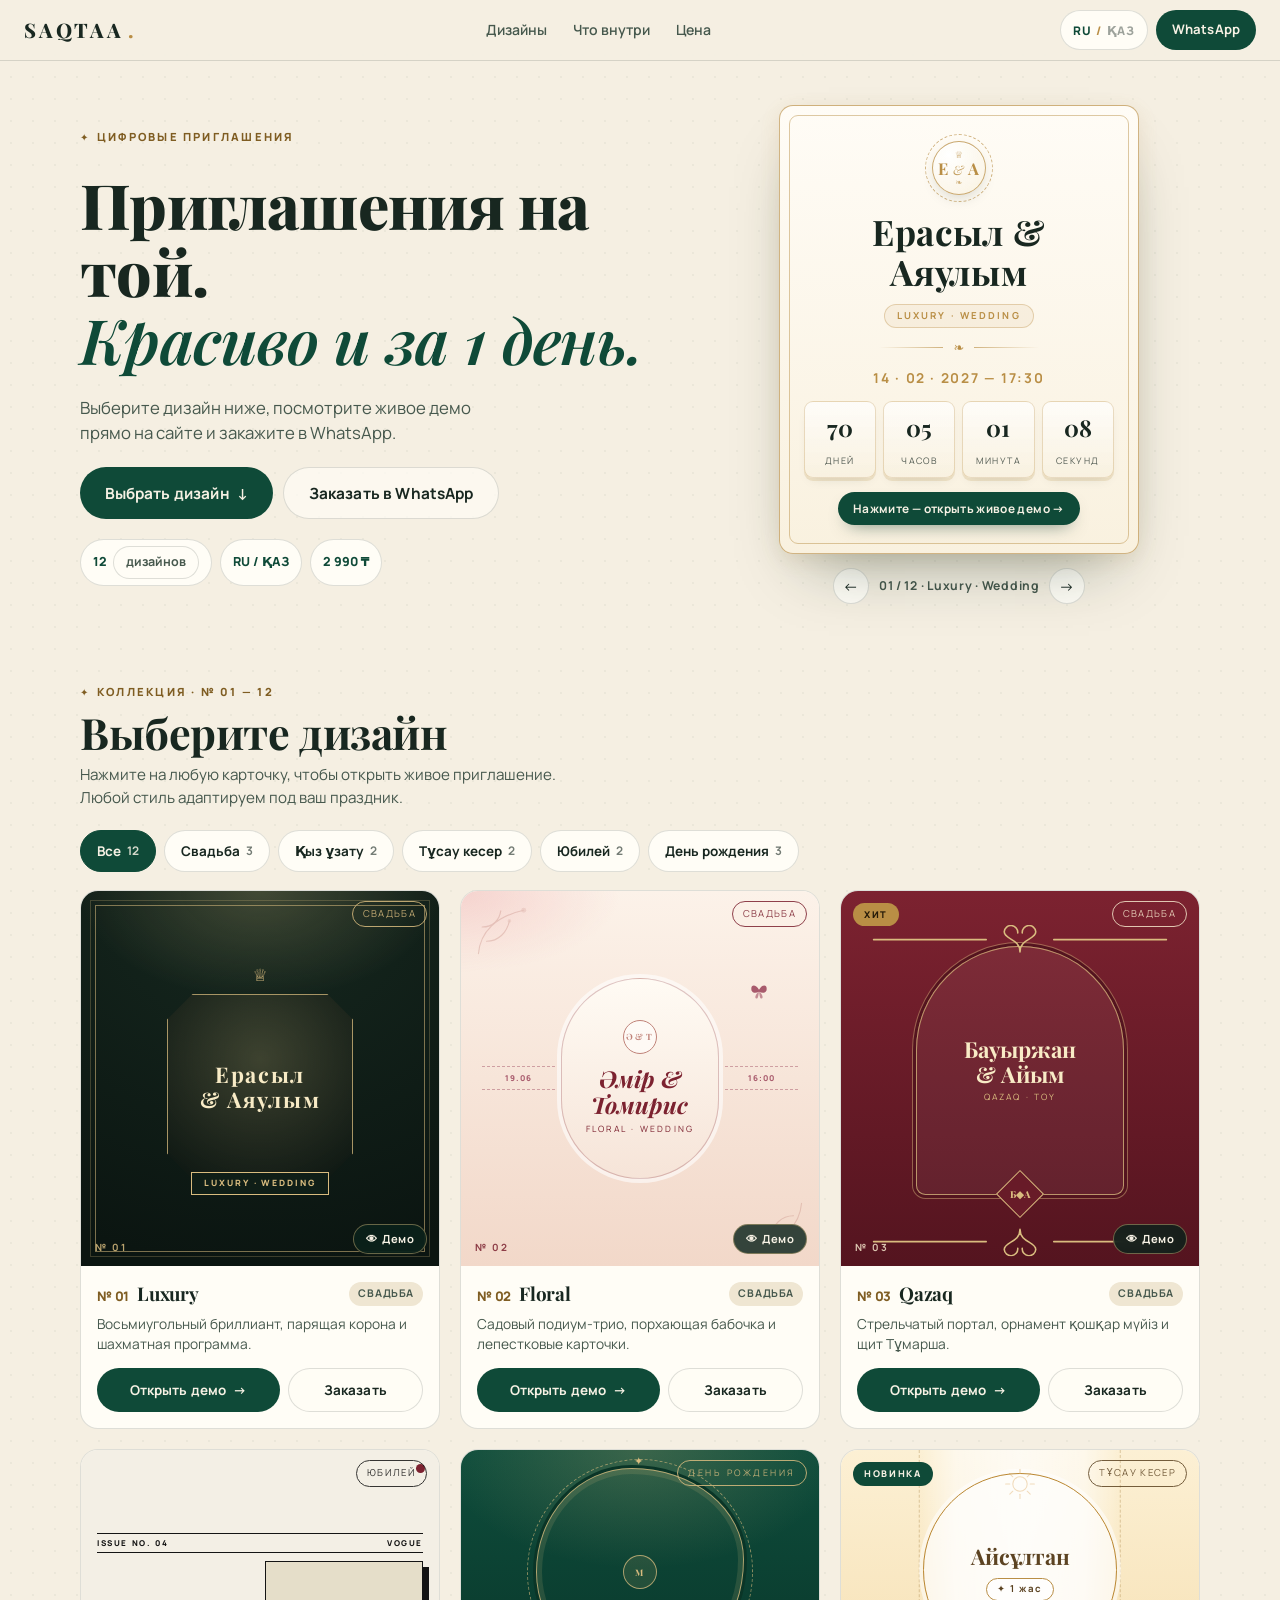
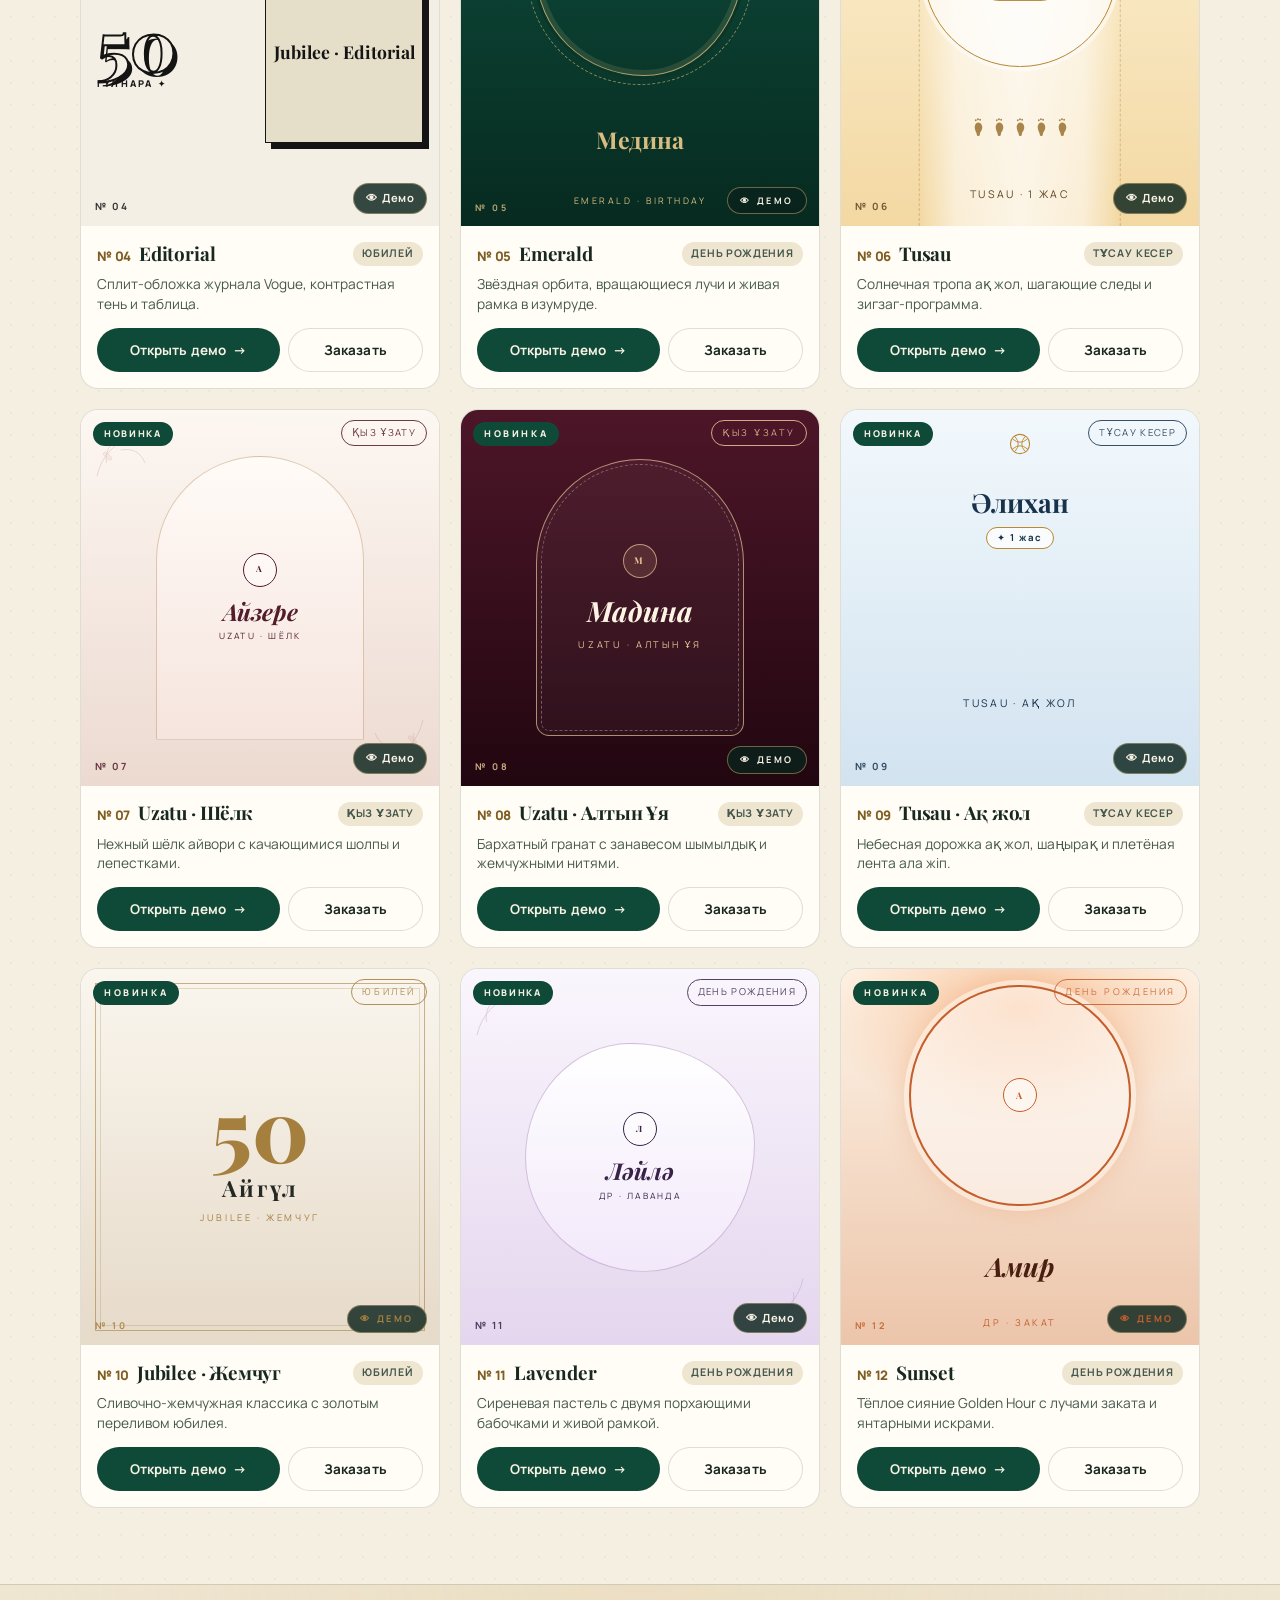
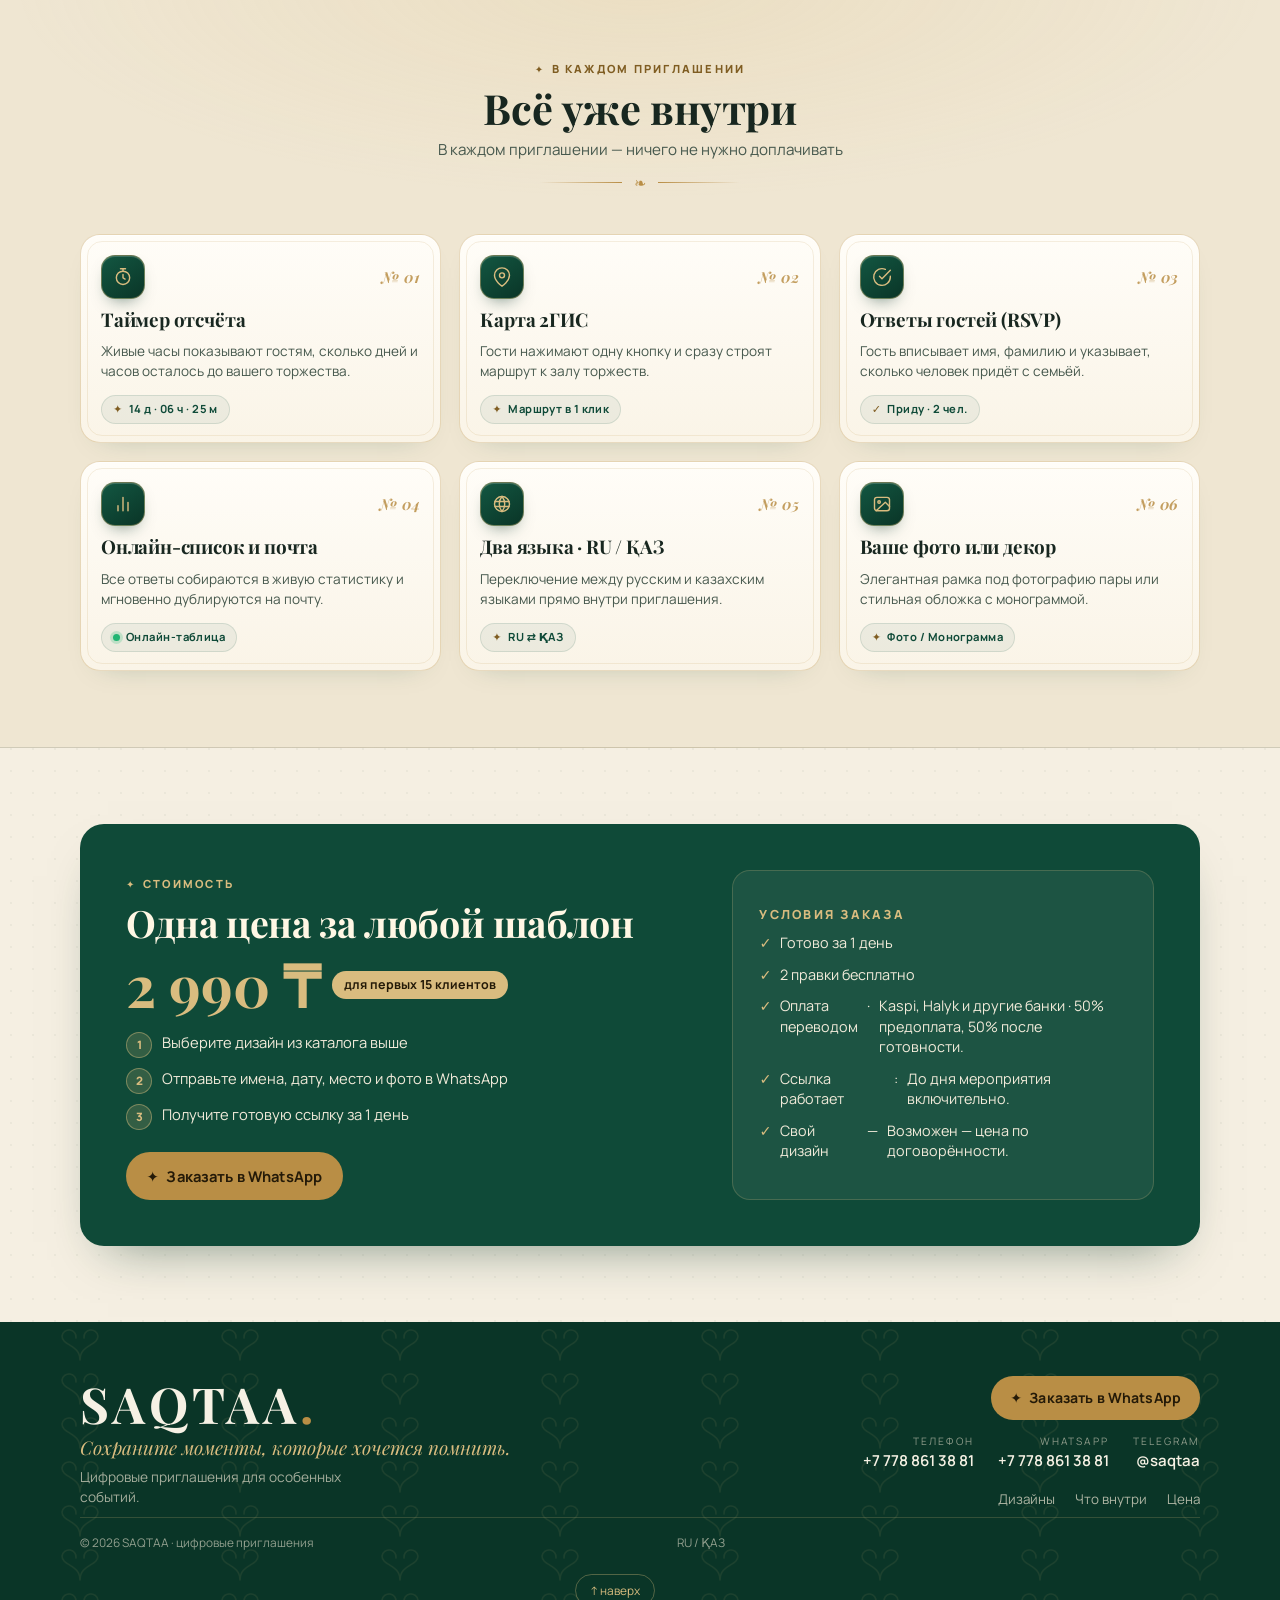
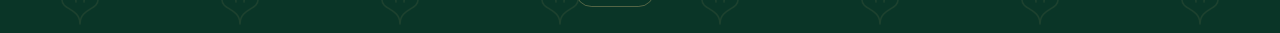
==== commit 52ec9e2e: "feat: enhance mobile ergonomics and update multi-bank payment wording" ====
--- a/index.html
+++ b/index.html
@@ -964,12 +964,80 @@
 .dt-order:hover{background:var(--gold-soft)}
 .dt-order:active{transform:scale(.96)}
 
+/* Плавающая нижняя панель быстрого доступа на телефоне */
+.sticky-cta{
+  position:fixed;left:50%;bottom:calc(12px + env(safe-area-inset-bottom));z-index:75;
+  transform:translate(-50%,120%);opacity:0;pointer-events:none;
+  display:flex;align-items:center;gap:8px;
+  padding:6px;border-radius:999px;
+  background:rgba(10,53,39,.94);
+  border:1px solid rgba(217,188,127,.45);
+  box-shadow:0 16px 34px -10px rgba(10,35,27,.65);
+  backdrop-filter:blur(10px);-webkit-backdrop-filter:blur(10px);
+  transition:transform .32s cubic-bezier(.22,1,.36,1),opacity .26s;
+  max-width:calc(100vw - 24px);
+}
+.sticky-cta.show{transform:translate(-50%,0);opacity:1;pointer-events:auto}
+.sticky-cta .btn{min-height:42px;padding:0 16px;font-size:.82rem}
+.sticky-cta .btn-ghost-dark{color:#F6F1E4;border:1px solid rgba(217,188,127,.35);background:rgba(255,255,255,.06)}
+.sticky-cta .btn-ghost-dark:active{background:rgba(255,255,255,.14)}
+
+/* ============ УДОБСТВО НА ТЕЛЕФОНЕ (С СОХРАНЕНИЕМ КРАСОТЫ И ДЕТАЛЕЙ) ============ */
+@media (max-width:899px){
+  .chips{
+    position:sticky;top:calc(62px + env(safe-area-inset-top));z-index:45;
+    margin:0 calc(var(--pad) * -1) 14px;
+    padding:10px var(--pad);
+    background:rgba(245,239,226,.94);
+    backdrop-filter:blur(10px);-webkit-backdrop-filter:blur(10px);
+    border-bottom:1px solid var(--hair);
+  }
+  .hp-btn{width:44px;height:44px;font-size:1.05rem}
+  .preview-tap:active{transform:scale(.988)}
+  .inside-item:active{transform:scale(.99)}
+}
+@media (max-width:600px){
+  .hero{padding:16px var(--pad) 26px}
+  .hero .wrap{gap:22px}
+  .hero-txt h1{font-size:clamp(2.05rem,9vw,2.75rem);margin:.3em 0 .28em}
+  .hero-lead{font-size:.93rem}
+  .hero-cta{display:grid;grid-template-columns:1fr;gap:9px;margin:18px 0 16px}
+  .hero-cta .btn{width:100%;min-height:52px}
+  .hero-pills{gap:6px}
+  .hero-pills span{padding:5px 10px;font-size:.74rem}
+  .invite{padding:18px 16px}
+  .invite .h-mono{width:60px;height:60px;margin-bottom:8px}
+  .invite .hm-disc{width:48px;height:48px}
+  .hero-tap-badge{width:100%;min-height:42px;font-size:.78rem}
+  .section{padding:36px var(--pad)}
+  .catalog-sec{padding-top:10px}
+  .preview{aspect-ratio:4/3.75}
+  .card-info{padding:14px 14px 16px}
+  .ci-btns{grid-template-columns:1.25fr 1fr;gap:8px;margin-top:8px}
+  .ci-btns .btn{min-height:48px;padding:0 12px;font-size:.84rem}
+  .inside-item{padding:17px 16px 16px}
+  .price-card{padding:22px 18px;border-radius:20px}
+  .price-card .btn-gold{width:100%;min-height:52px}
+  .foot-cta{width:100%}
+  .foot-cta .btn-gold{width:100%;min-height:48px}
+  .foot-contacts{width:100%;display:grid;grid-template-columns:repeat(2,minmax(0,1fr));gap:10px 14px}
+  .foot-contacts a{min-height:42px;justify-content:center}
+  .foot{padding-bottom:calc(78px + env(safe-area-inset-bottom))}
+  .dt-back span{display:none}
+  .dt-back{min-width:38px;justify-content:center;padding:0 6px}
+  .dt-name{font-size:.82rem}
+  .dt-order{min-height:36px;padding:0 11px;font-size:.72rem}
+  .dnav{width:40px;height:40px;flex:0 0 40px}
+  .dphoto-ui .tab,.dphoto-ui .upl{min-height:36px;padding:0 12px;font-size:.75rem}
+}
+
 /* ============ ПЛАНШЕТ / ДЕСКТОП ============ */
 @media (min-width:900px){
   .head-nav{display:flex}
   .head-wa{display:inline-flex}
   .burger{display:none}
   .mmenu{display:none}
+  .sticky-cta{display:none}
   .hero .wrap{grid-template-columns:1.1fr .9fr}
   .demo-stage{cursor:grab}
 }
@@ -1456,7 +1524,7 @@
         <ul>
           <li><span data-i18n="tm1t">Готово за 1 день</span></li>
           <li><span data-i18n="tm2t">2 правки бесплатно</span></li>
-          <li><span data-i18n="tm3t">Оплата через Kaspi</span> · <span data-i18n="tm3d">50% — предоплата, 50% — после готовности приглашения.</span></li>
+          <li><span data-i18n="tm3t">Оплата переводом</span> · <span data-i18n="tm3d">Kaspi, Halyk и другие банки · 50% предоплата, 50% после готовности.</span></li>
           <li><span data-i18n="tm4t">Ссылка работает</span>: <span data-i18n="tm4d">До дня мероприятия включительно.</span></li>
           <li><span data-i18n="tm5t">Свой дизайн</span> — <span data-i18n="tm5d">Возможен — цена по договорённости.</span></li>
         </ul>
@@ -1493,6 +1561,11 @@
     <a class="up" href="#top">↑ <span data-i18n="up">наверх</span></a>
   </div>
 </footer>
+
+<div class="sticky-cta" id="stickyCta">
+  <a class="btn btn-ghost-dark" href="#designs" data-i18n="nav_designs">Дизайны</a>
+  <a class="btn btn-gold wa-order" href="https://wa.me/77788613881" target="_blank" rel="noopener">✦ WhatsApp</a>
+</div>
 
 <div class="toast" id="toast" role="status"></div>
 
@@ -1625,7 +1698,7 @@
       pr_note:"для первых 15 клиентов",
       tm_h:"Условия заказа",tm1t:"Готово за 1 день",tm1d:"После получения всех данных и предоплаты.",
       tm2t:"2 правки бесплатно",tm2d:"Каждая следующая — 500 ₸. Одна правка — все изменения, присланные одним сообщением.",
-      tm3t:"Оплата через Kaspi",tm3d:"50% — предоплата, 50% — после готовности приглашения.",
+      tm3t:"Оплата переводом",tm3d:"Kaspi, Halyk и другие банки · 50% предоплата, 50% после готовности.",
       tm4t:"Ссылка работает",tm4d:"До дня мероприятия включительно.",
       tm5t:"Свой дизайн",tm5d:"Возможен — цена по договорённости.",c_phone:"Телефон",
       quote:"Приглашение — это первое впечатление от вашего праздника.",
@@ -1768,7 +1841,7 @@
       pr_note:"алғашқы 15 клиентке",
       tm_h:"Тапсырыс шарттары",tm1t:"1 күнде дайын",tm1d:"Барлық мәліметтер мен алдын ала төлем түскеннен кейін.",
       tm2t:"2 түзету тегін",tm2d:"Әр келесі түзету — 500 ₸. Бір түзету — бір хабарламамен жіберілген барлық өзгерістер.",
-      tm3t:"Kaspi арқылы төлем",tm3d:"50% — алдын ала төлем, 50% — шақыру дайын болғаннан кейін.",
+      tm3t:"Аударыммен төлем",tm3d:"Kaspi, Halyk және басқа банктер · 50% алдын ала, 50% дайын болған соң.",
       tm4t:"Сілтеме жұмыс істейді",tm4d:"Іс-шара өтетін күнді қоса алғанда.",
       tm5t:"Жеке дизайн",tm5d:"Мүмкін — бағасы келісім бойынша.",c_phone:"Телефон",
       quote:"Шақыру — тойыңыздың алғашқы әсері.",
@@ -2591,7 +2664,21 @@
   function heroStop(){clearInterval(hTimer);hTimer=null;}
   qs("#heroPrev").addEventListener("click",()=>{heroStop();setHero((hIdx-1+HERO.length)%HERO.length);heroStart();});
   qs("#heroNext").addEventListener("click",()=>{heroStop();setHero((hIdx+1)%HERO.length);heroStart();});
-  invEl.addEventListener("click",()=>openViewer(hIdx));
+  let hTouchX=0,hTouchY=0,hSwiped=false;
+  invEl.addEventListener("touchstart",e=>{
+    if(!e.touches||!e.touches[0])return;
+    hTouchX=e.touches[0].clientX;hTouchY=e.touches[0].clientY;hSwiped=false;
+  },{passive:true});
+  invEl.addEventListener("touchend",e=>{
+    if(!e.changedTouches||!e.changedTouches[0])return;
+    const dx=e.changedTouches[0].clientX-hTouchX,dy=e.changedTouches[0].clientY-hTouchY;
+    if(Math.abs(dx)>42&&Math.abs(dx)>Math.abs(dy)*1.2){
+      hSwiped=true;heroStop();
+      setHero((hIdx+(dx<0?1:-1)+HERO.length)%HERO.length);
+      clearTimeout(hResume);hResume=setTimeout(heroStart,6000);
+    }
+  },{passive:true});
+  invEl.addEventListener("click",()=>{if(hSwiped){hSwiped=false;return;}openViewer(hIdx);});
   invEl.addEventListener("keydown",e=>{if(e.key==="Enter"||e.key===" "){e.preventDefault();openViewer(hIdx);}});
   invEl.addEventListener("mouseenter",heroStop);
   invEl.addEventListener("mouseleave",heroStart);
@@ -2631,7 +2718,7 @@
       window.scrollTo({top:0,behavior:reduced?"auto":"smooth"});
       return;
     }
-    const anchorEl=target.querySelector(".coll-head,.feat-h,.price-card")||target;
+    const anchorEl=target.querySelector(".coll-head,.inside-head,.price-card")||target;
     qsa("[data-reveal]",target).forEach(el=>{el.classList.add("in");if(io&&io.unobserve)io.unobserve(el);});
     const sticky=getComputedStyle(head).position==="sticky";
     const offset=(sticky?head.getBoundingClientRect().height:0)+16;
@@ -2664,7 +2751,7 @@
   setTimeout(()=>qsa("[data-reveal]").forEach(el=>{const r=el.getBoundingClientRect();if(r.top<innerHeight&&r.bottom>0)el.classList.add("in");}),2500);
 
   /* ---------- фильтр ---------- */
-  const cards=qsa(".card"),rail=qs("#cards"),swipeHint=qs(".swipe-hint");
+  const cards=qsa(".card"),rail=qs("#cards"),swipeHint=qs(".swipe-hint"),chipsBar=qs(".chips");
   function syncSwipeHint(){
     if(!swipeHint||!rail)return;
     swipeHint.hidden=rail.scrollWidth<=rail.clientWidth+4;
@@ -2673,6 +2760,7 @@
   qsa(".chip").forEach(ch=>ch.addEventListener("click",()=>{
     qsa(".chip").forEach(c=>{c.classList.remove("on");c.setAttribute("aria-pressed","false");});
     ch.classList.add("on");ch.setAttribute("aria-pressed","true");
+    if(ch.scrollIntoView)ch.scrollIntoView({behavior:"smooth",inline:"center",block:"nearest"});
     const cat=ch.dataset.cat;
     let visCount=0;
     cards.forEach(c=>{
@@ -2681,7 +2769,10 @@
       else{c.classList.add("off");setTimeout(()=>{if(c.classList.contains("off"))c.hidden=true;syncSwipeHint();},260);}
     });
     rail.classList.toggle("few-2",visCount===2);
-    
+    if(innerWidth<900&&rail){
+      const topY=pageTop(rail)-(head.getBoundingClientRect().height+(chipsBar?chipsBar.getBoundingClientRect().height:0)+12);
+      if(scrollY>topY+10)window.scrollTo({top:Math.max(0,topY),behavior:reduced?"auto":"smooth"});
+    }
     setTimeout(syncSwipeHint,280);
   }));
   addEventListener("resize",syncSwipeHint);
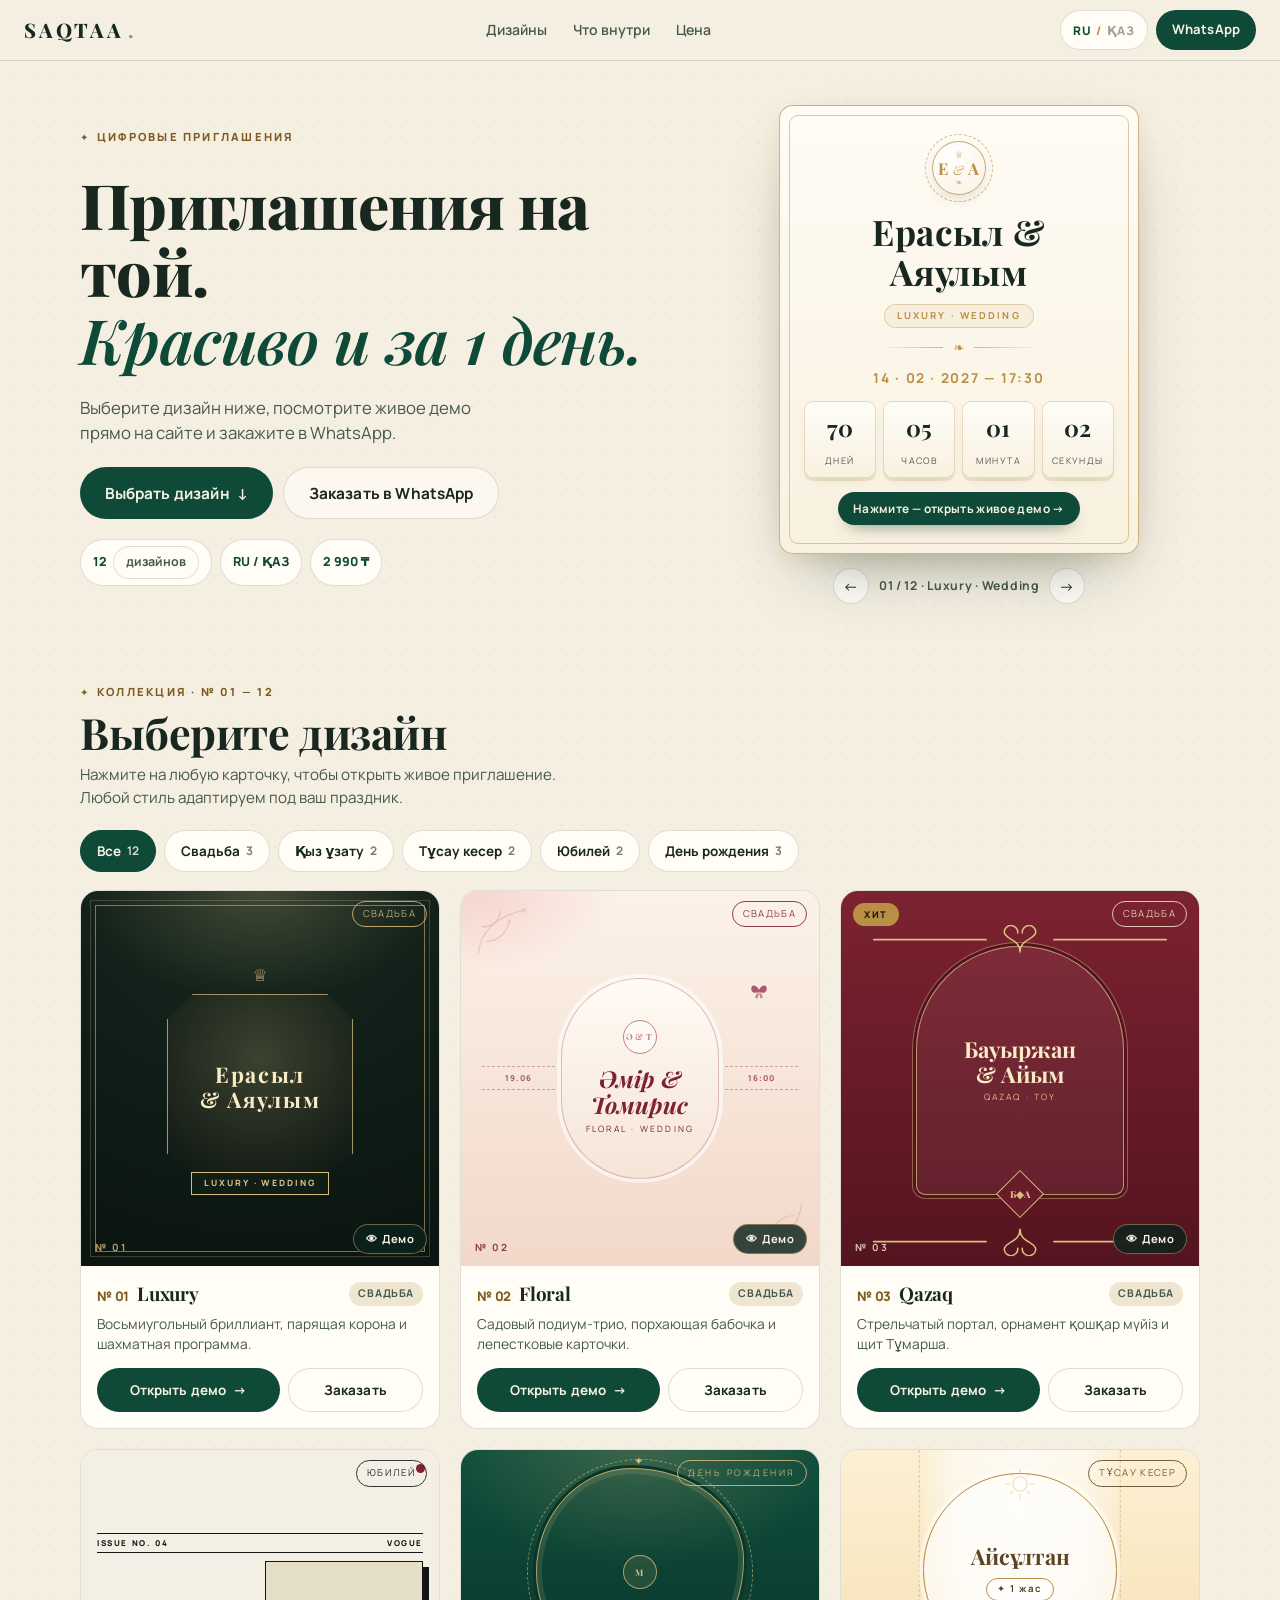
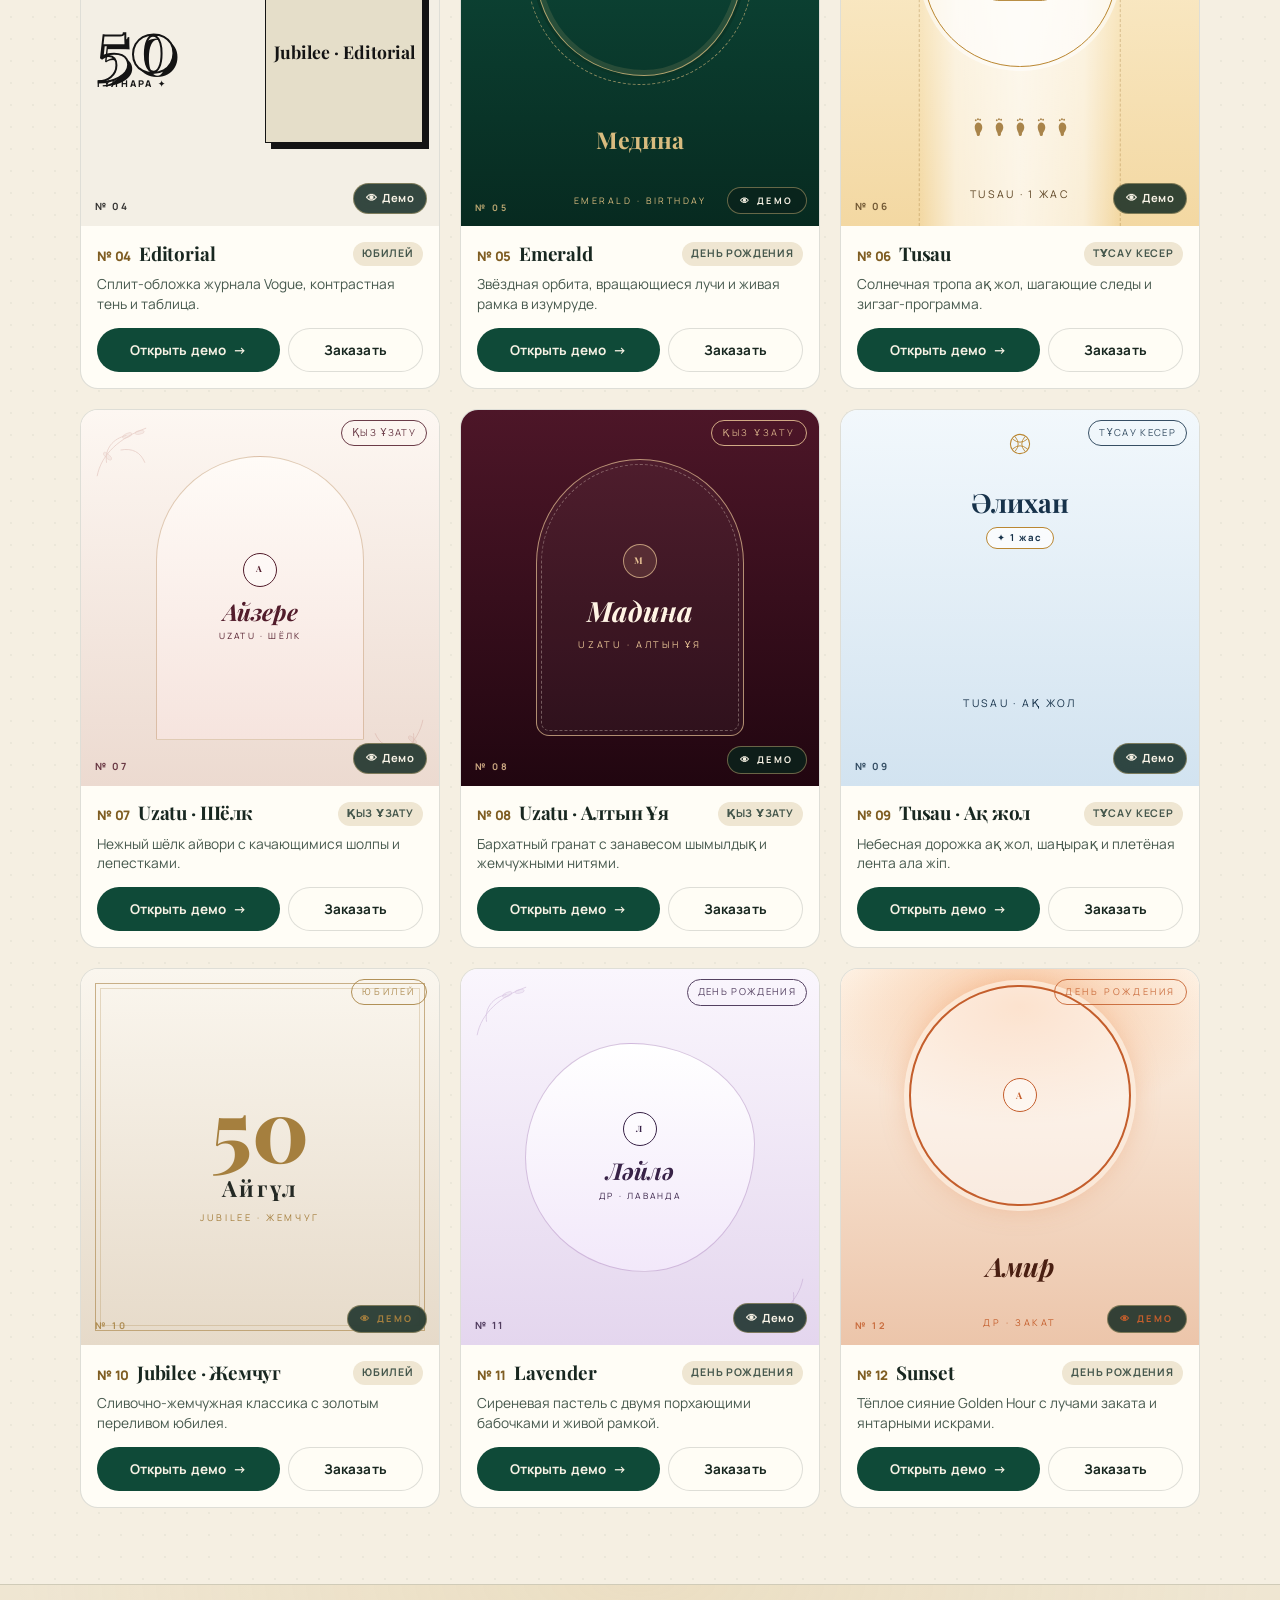
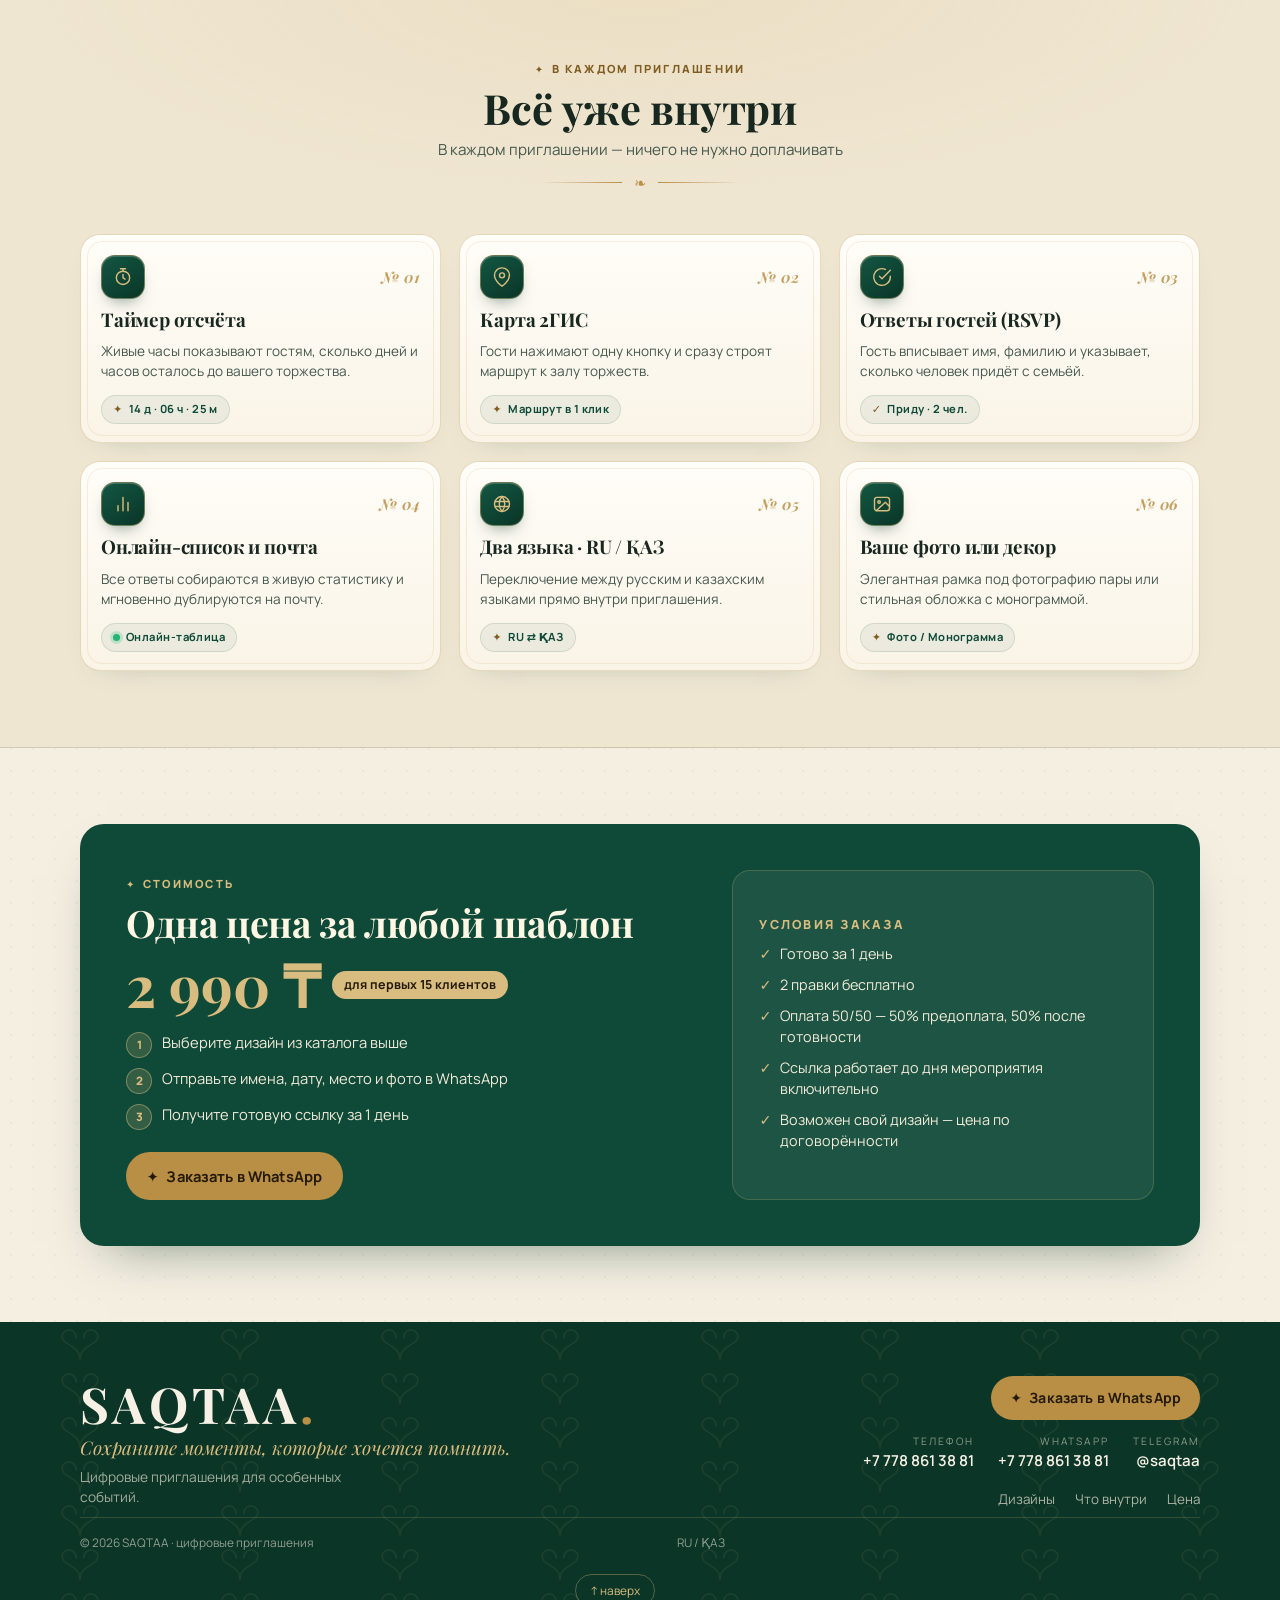
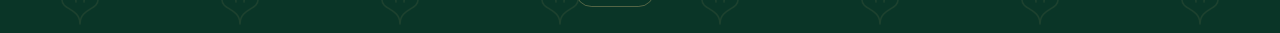
==== commit 4e2b5135: "fix: remove 'Новинка' badges, fix terms alignment, and simplify 50/50 payment text" ====
--- a/index.html
+++ b/index.html
@@ -1275,7 +1275,6 @@
 
         <article class="card" data-cat="tusau">
           <div class="preview p-tusau preview-tap" data-demo="5" role="button" tabindex="0" aria-label="Открыть демо № 06">
-            <span class="badge new" data-i18n="badge_new">новинка</span>
             <span class="p-no">№ 06</span><span class="p-tag" data-i18n="cat_tusau">Тұсау кесер</span>
             <svg class="t-sun" viewBox="0 0 60 60" aria-hidden="true"><circle cx="30" cy="30" r="12" fill="none" stroke="currentColor" stroke-width="1.8"/><g stroke="currentColor" stroke-width="1.8" stroke-linecap="round"><line x1="30" y1="6" x2="30" y2="13"/><line x1="30" y1="47" x2="30" y2="54"/><line x1="6" y1="30" x2="13" y2="30"/><line x1="47" y1="30" x2="54" y2="30"/><line x1="13" y1="13" x2="18" y2="18"/><line x1="42" y1="42" x2="47" y2="47"/><line x1="47" y1="13" x2="42" y2="18"/><line x1="18" y1="42" x2="13" y2="47"/></g></svg>
             <div class="p-tusau-med"><strong>Айсұлтан</strong><span class="t-age">✦ 1 жас</span></div>
@@ -1298,7 +1297,6 @@
 
         <article class="card" data-cat="uzatu">
           <div class="preview p-uzatu preview-tap" data-demo="6" role="button" tabindex="0" aria-label="Открыть демо № 07">
-            <span class="badge new" data-i18n="badge_new">новинка</span>
             <span class="p-no">№ 07</span><span class="p-tag" data-i18n="cat_uzatu">Қыз ұзату</span>
             <svg class="p-flor-svg tl" viewBox="0 0 120 120" aria-hidden="true"><path d="M12 108C20 66 56 34 106 16M30 82C26 56 42 36 68 30M58 58C80 54 96 62 104 82" fill="none" stroke="currentColor" stroke-width="1.6" stroke-linecap="round"/><g fill="currentColor" fill-opacity=".28" stroke="currentColor" stroke-width="1"><ellipse cx="70" cy="30" rx="10" ry="4" transform="rotate(-24 70 30)"/><ellipse cx="94" cy="24" rx="9" ry="3.5" transform="rotate(-10 94 24)"/><ellipse cx="32" cy="70" rx="10" ry="4" transform="rotate(42 32 70)"/></g></svg>
             <svg class="p-flor-svg br" viewBox="0 0 120 120" aria-hidden="true"><path d="M12 108C20 66 56 34 106 16M30 82C26 56 42 36 68 30M58 58C80 54 96 62 104 82" fill="none" stroke="currentColor" stroke-width="1.6" stroke-linecap="round"/><g fill="currentColor" fill-opacity=".28" stroke="currentColor" stroke-width="1"><ellipse cx="70" cy="30" rx="10" ry="4" transform="rotate(-24 70 30)"/><ellipse cx="94" cy="24" rx="9" ry="3.5" transform="rotate(-10 94 24)"/><ellipse cx="32" cy="70" rx="10" ry="4" transform="rotate(42 32 70)"/></g></svg>
@@ -1320,7 +1318,6 @@
 
         <article class="card" data-cat="uzatu">
           <div class="preview p-uzatu2 preview-tap" data-demo="7" role="button" tabindex="0" aria-label="Открыть демо № 08">
-            <span class="badge new" data-i18n="badge_new">новинка</span>
             <span class="p-no">№ 08</span><span class="p-tag" data-i18n="cat_uzatu">Қыз ұзату</span>
             <div class="p-pearl-arc"><span class="p-seal" style="background:rgba(233,196,150,.12);border-color:rgba(233,196,150,.7);color:#E9C496">М</span><strong>Мадина</strong><span data-i18n="pk7">Uzatu · Алтын Ұя</span></div>
             <span class="p-tap-pill" aria-hidden="true">👁 <span data-i18n="tap_demo">Демо</span></span>
@@ -1340,7 +1337,6 @@
 
         <article class="card" data-cat="tusau">
           <div class="preview p-tusau2 preview-tap" data-demo="8" role="button" tabindex="0" aria-label="Открыть демо № 09">
-            <span class="badge new" data-i18n="badge_new">новинка</span>
             <span class="p-no">№ 09</span><span class="p-tag" data-i18n="cat_tusau">Тұсау кесер</span>
             <svg class="t-sun" viewBox="0 0 60 60" aria-hidden="true"><circle cx="30" cy="30" r="16" fill="none" stroke="currentColor" stroke-width="1.8"/><path d="M18 22 Q30 32 42 22 M18 38 Q30 28 42 38 M22 18 Q32 30 22 42 M38 18 Q28 30 38 42" fill="none" stroke="currentColor" stroke-width="1.5"/></svg>
             <div><strong>Әлихан</strong><br><span class="t-age">✦ 1 жас</span></div>
@@ -1362,7 +1358,6 @@
 
         <article class="card" data-cat="jubilee">
           <div class="preview p-jubilee preview-tap" data-demo="9" role="button" tabindex="0" aria-label="Открыть демо № 10">
-            <span class="badge new" data-i18n="badge_new">новинка</span>
             <span class="p-no">№ 10</span><span class="p-tag" data-i18n="cat_jub">Юбилей</span>
             <div class="p-frame"><div class="big50">50</div><strong>Айгүл</strong><span data-i18n="pk9">Jubilee · Жемчуг</span></div>
             <span class="p-tap-pill" aria-hidden="true">👁 <span data-i18n="tap_demo">Демо</span></span>
@@ -1382,7 +1377,6 @@
 
         <article class="card" data-cat="birthday">
           <div class="preview p-lavender preview-tap" data-demo="10" role="button" tabindex="0" aria-label="Открыть демо № 11">
-            <span class="badge new" data-i18n="badge_new">новинка</span>
             <span class="p-no">№ 11</span><span class="p-tag" data-i18n="cat_bd">День рождения</span>
             <svg class="p-flor-svg tl" viewBox="0 0 120 120" aria-hidden="true"><path d="M12 108C20 66 56 34 106 16M30 82C26 56 42 36 68 30" fill="none" stroke="currentColor" stroke-width="1.6" stroke-linecap="round"/><g fill="currentColor" fill-opacity=".28" stroke="currentColor" stroke-width="1"><ellipse cx="70" cy="30" rx="10" ry="4" transform="rotate(-24 70 30)"/><ellipse cx="94" cy="24" rx="9" ry="3.5" transform="rotate(-10 94 24)"/></g></svg>
             <svg class="p-flor-svg br" viewBox="0 0 120 120" aria-hidden="true"><path d="M12 108C20 66 56 34 106 16M30 82C26 56 42 36 68 30" fill="none" stroke="currentColor" stroke-width="1.6" stroke-linecap="round"/><g fill="currentColor" fill-opacity=".28" stroke="currentColor" stroke-width="1"><ellipse cx="70" cy="30" rx="10" ry="4" transform="rotate(-24 70 30)"/><ellipse cx="94" cy="24" rx="9" ry="3.5" transform="rotate(-10 94 24)"/></g></svg>
@@ -1404,7 +1398,6 @@
 
         <article class="card" data-cat="birthday">
           <div class="preview p-sunset preview-tap" data-demo="11" role="button" tabindex="0" aria-label="Открыть демо № 12">
-            <span class="badge new" data-i18n="badge_new">новинка</span>
             <span class="p-no">№ 12</span><span class="p-tag" data-i18n="cat_bd">День рождения</span>
             <div class="e-frame"><span class="p-seal" style="margin:0">А</span></div>
             <strong>Амир</strong>
@@ -1524,9 +1517,9 @@
         <ul>
           <li><span data-i18n="tm1t">Готово за 1 день</span></li>
           <li><span data-i18n="tm2t">2 правки бесплатно</span></li>
-          <li><span data-i18n="tm3t">Оплата переводом</span> · <span data-i18n="tm3d">Kaspi, Halyk и другие банки · 50% предоплата, 50% после готовности.</span></li>
-          <li><span data-i18n="tm4t">Ссылка работает</span>: <span data-i18n="tm4d">До дня мероприятия включительно.</span></li>
-          <li><span data-i18n="tm5t">Свой дизайн</span> — <span data-i18n="tm5d">Возможен — цена по договорённости.</span></li>
+          <li><span data-i18n="tm3_line">Оплата 50/50 — половина предоплатой, остаток после готовности</span></li>
+          <li><span data-i18n="tm4_line">Ссылка работает до дня мероприятия включительно</span></li>
+          <li><span data-i18n="tm5_line">Возможен индивидуальный дизайн — цена по договорённости</span></li>
         </ul>
       </div>
     </div>
@@ -1698,9 +1691,12 @@
       pr_note:"для первых 15 клиентов",
       tm_h:"Условия заказа",tm1t:"Готово за 1 день",tm1d:"После получения всех данных и предоплаты.",
       tm2t:"2 правки бесплатно",tm2d:"Каждая следующая — 500 ₸. Одна правка — все изменения, присланные одним сообщением.",
-      tm3t:"Оплата переводом",tm3d:"Kaspi, Halyk и другие банки · 50% предоплата, 50% после готовности.",
+      tm3t:"Оплата 50/50",tm3d:"50% — предоплата, 50% — после готовности приглашения.",
+      tm3_line:"Оплата 50/50 — 50% предоплата, 50% после готовности",
       tm4t:"Ссылка работает",tm4d:"До дня мероприятия включительно.",
-      tm5t:"Свой дизайн",tm5d:"Возможен — цена по договорённости.",c_phone:"Телефон",
+      tm4_line:"Ссылка работает до дня мероприятия включительно",
+      tm5t:"Свой дизайн",tm5d:"Возможен — цена по договорённости.",
+      tm5_line:"Возможен свой дизайн — цена по договорённости",c_phone:"Телефон",
       quote:"Приглашение — это первое впечатление от вашего праздника.",
       foot_tag:"Сохраните моменты, которые хочется помнить.",
       foot_sub:"Цифровые приглашения для особенных событий.",
@@ -1841,9 +1837,12 @@
       pr_note:"алғашқы 15 клиентке",
       tm_h:"Тапсырыс шарттары",tm1t:"1 күнде дайын",tm1d:"Барлық мәліметтер мен алдын ала төлем түскеннен кейін.",
       tm2t:"2 түзету тегін",tm2d:"Әр келесі түзету — 500 ₸. Бір түзету — бір хабарламамен жіберілген барлық өзгерістер.",
-      tm3t:"Аударыммен төлем",tm3d:"Kaspi, Halyk және басқа банктер · 50% алдын ала, 50% дайын болған соң.",
+      tm3t:"Төлем 50/50",tm3d:"50% — алдын ала төлем, 50% — шақыру дайын болғаннан кейін.",
+      tm3_line:"Төлем 50/50 — 50% алдын ала, 50% дайын болғаннан кейін",
       tm4t:"Сілтеме жұмыс істейді",tm4d:"Іс-шара өтетін күнді қоса алғанда.",
-      tm5t:"Жеке дизайн",tm5d:"Мүмкін — бағасы келісім бойынша.",c_phone:"Телефон",
+      tm4_line:"Сілтеме іс-шара өтетін күнді қоса алғанда жұмыс істейді",
+      tm5t:"Жеке дизайн",tm5d:"Мүмкін — бағасы келісім бойынша.",
+      tm5_line:"Жеке дизайн жасау мүмкін — бағасы келісім бойынша",c_phone:"Телефон",
       quote:"Шақыру — тойыңыздың алғашқы әсері.",
       foot_tag:"Есте сақтағыңыз келетін сәттерді сақтаңыз.",
       foot_sub:"Ерекше оқиғаларға арналған цифрлық шақырулар.",
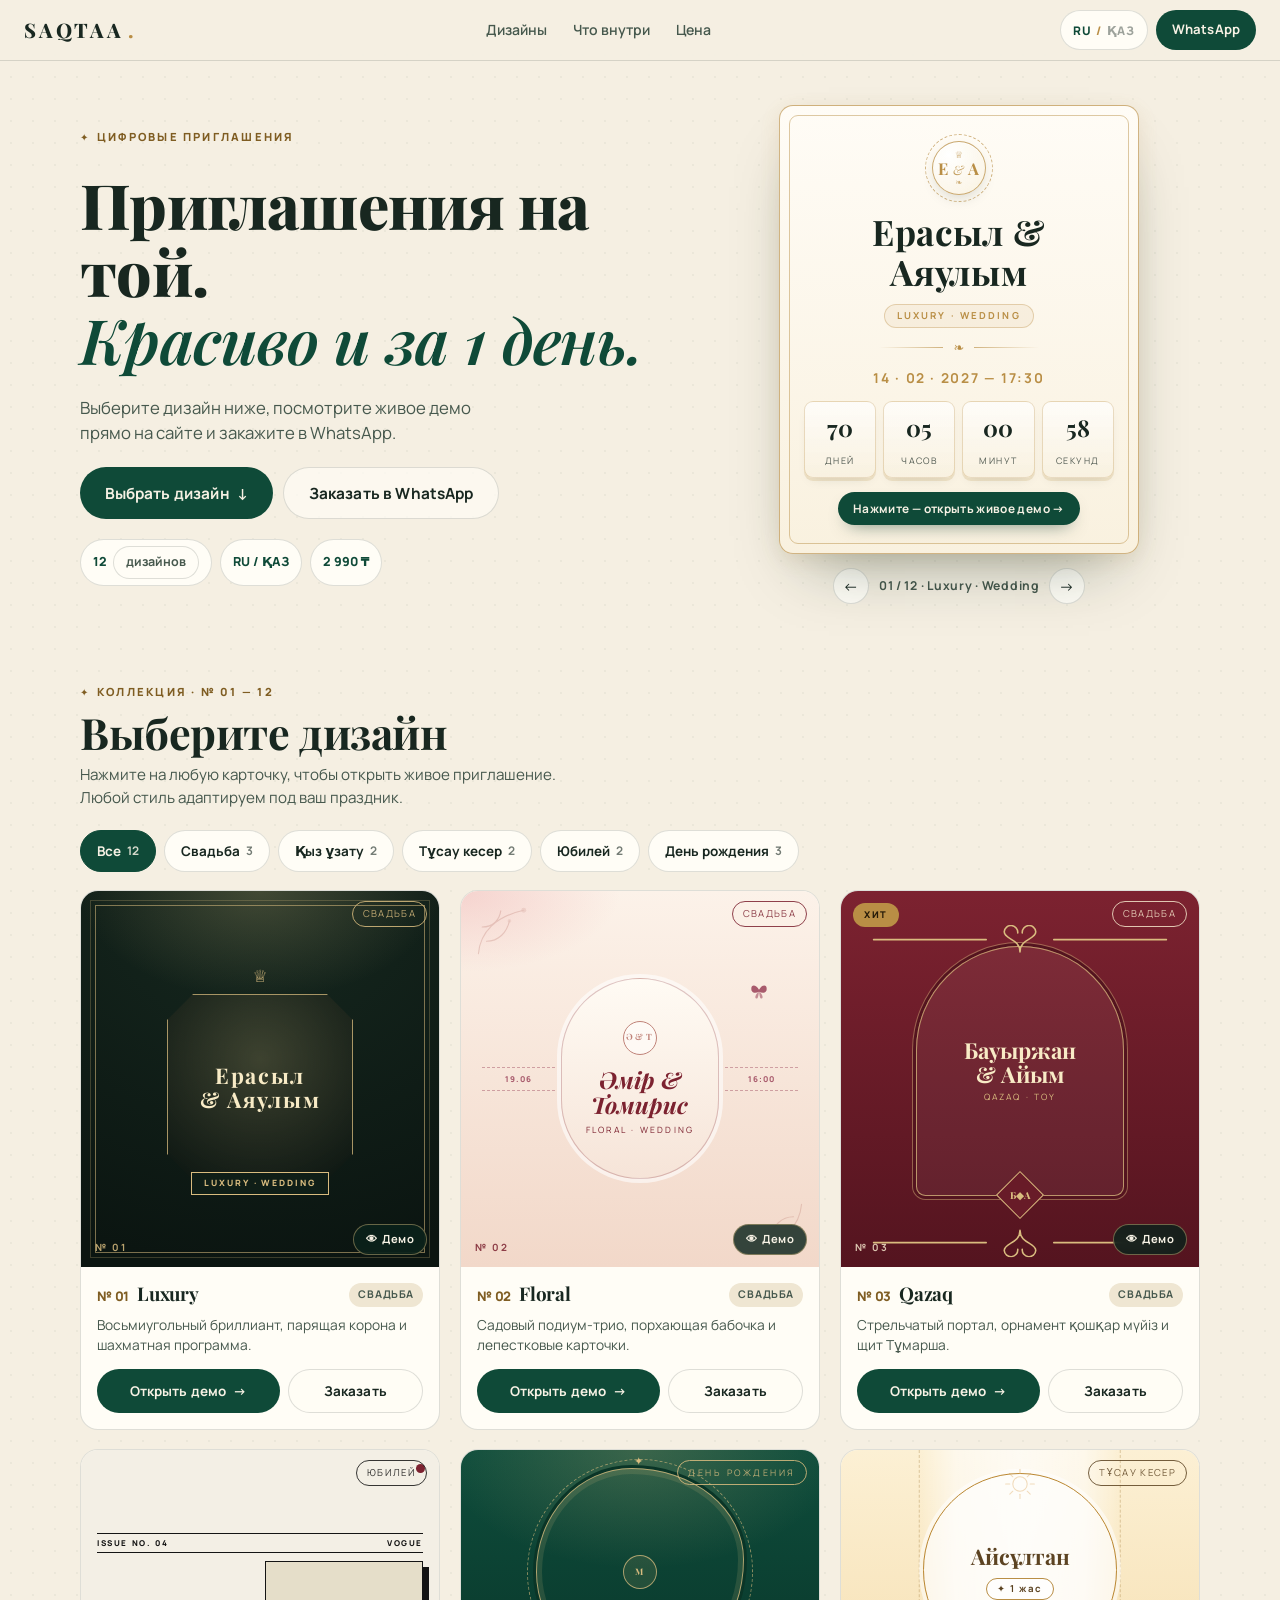
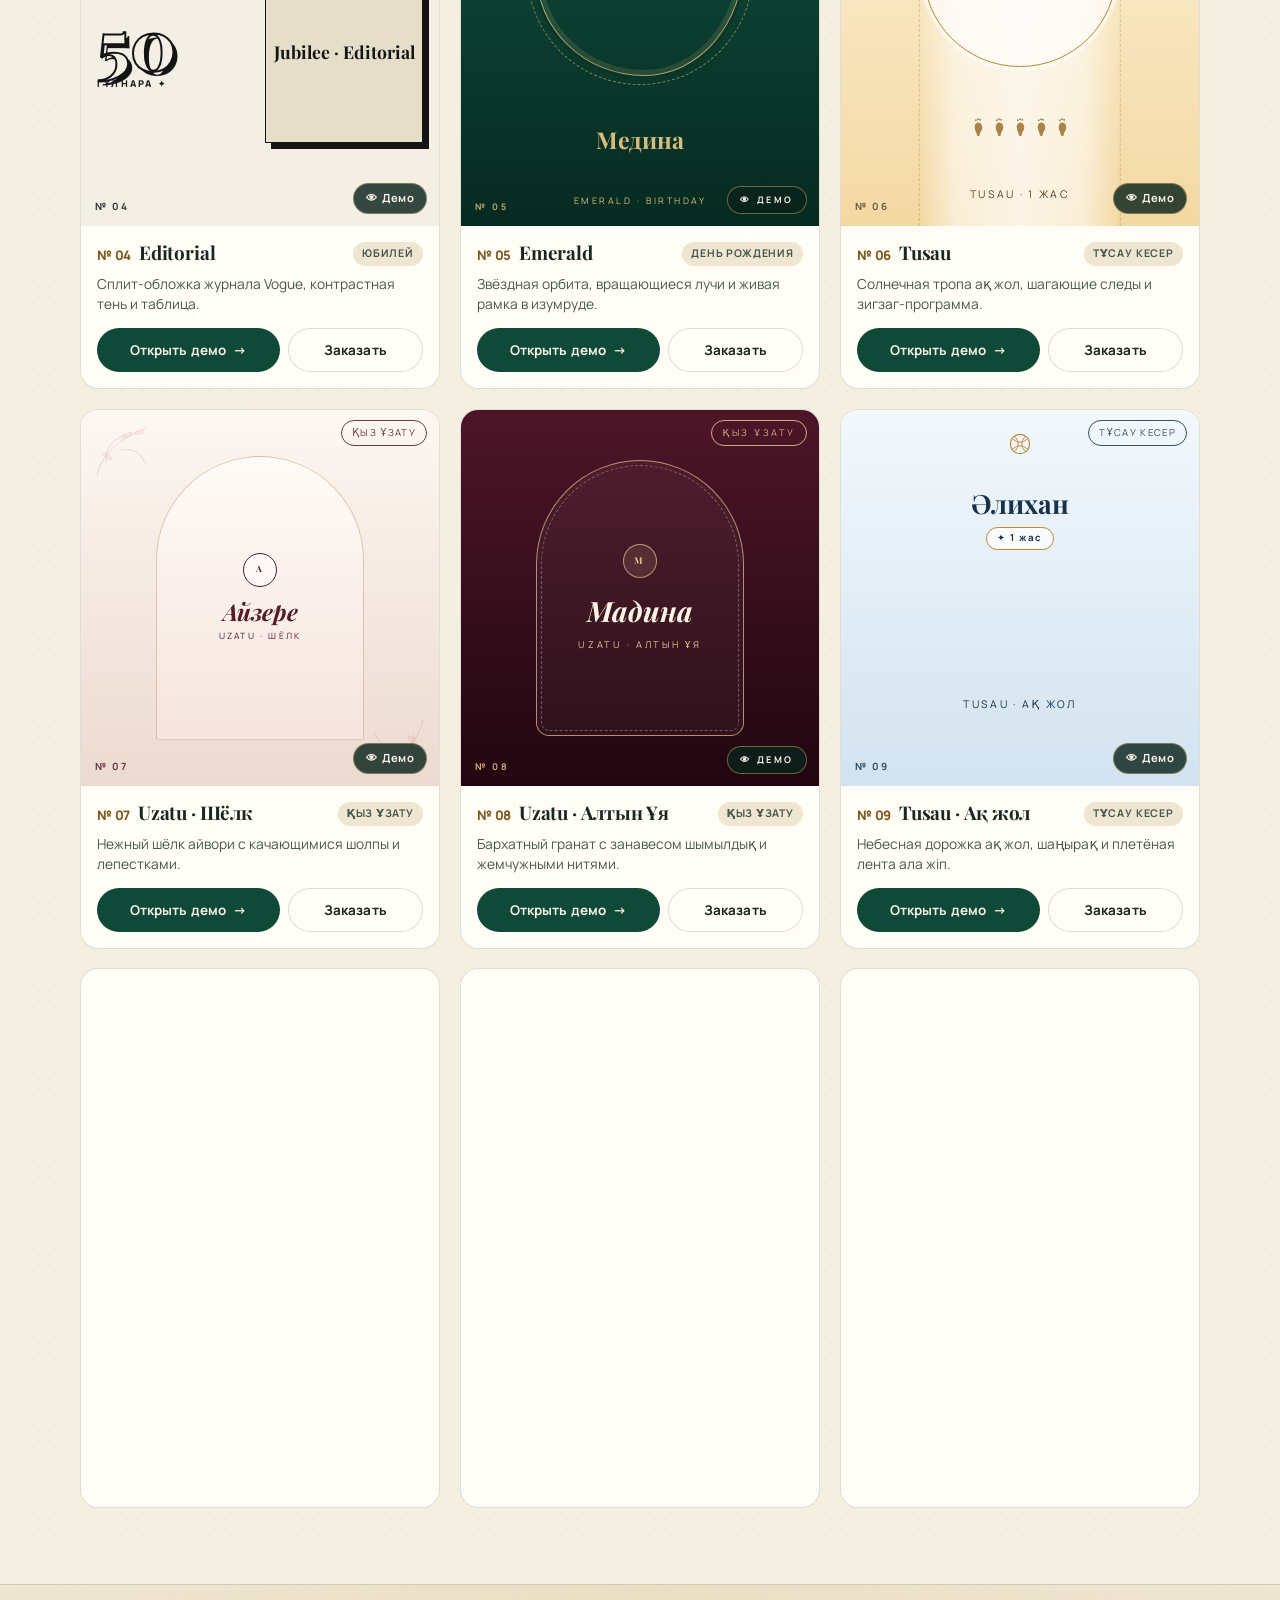
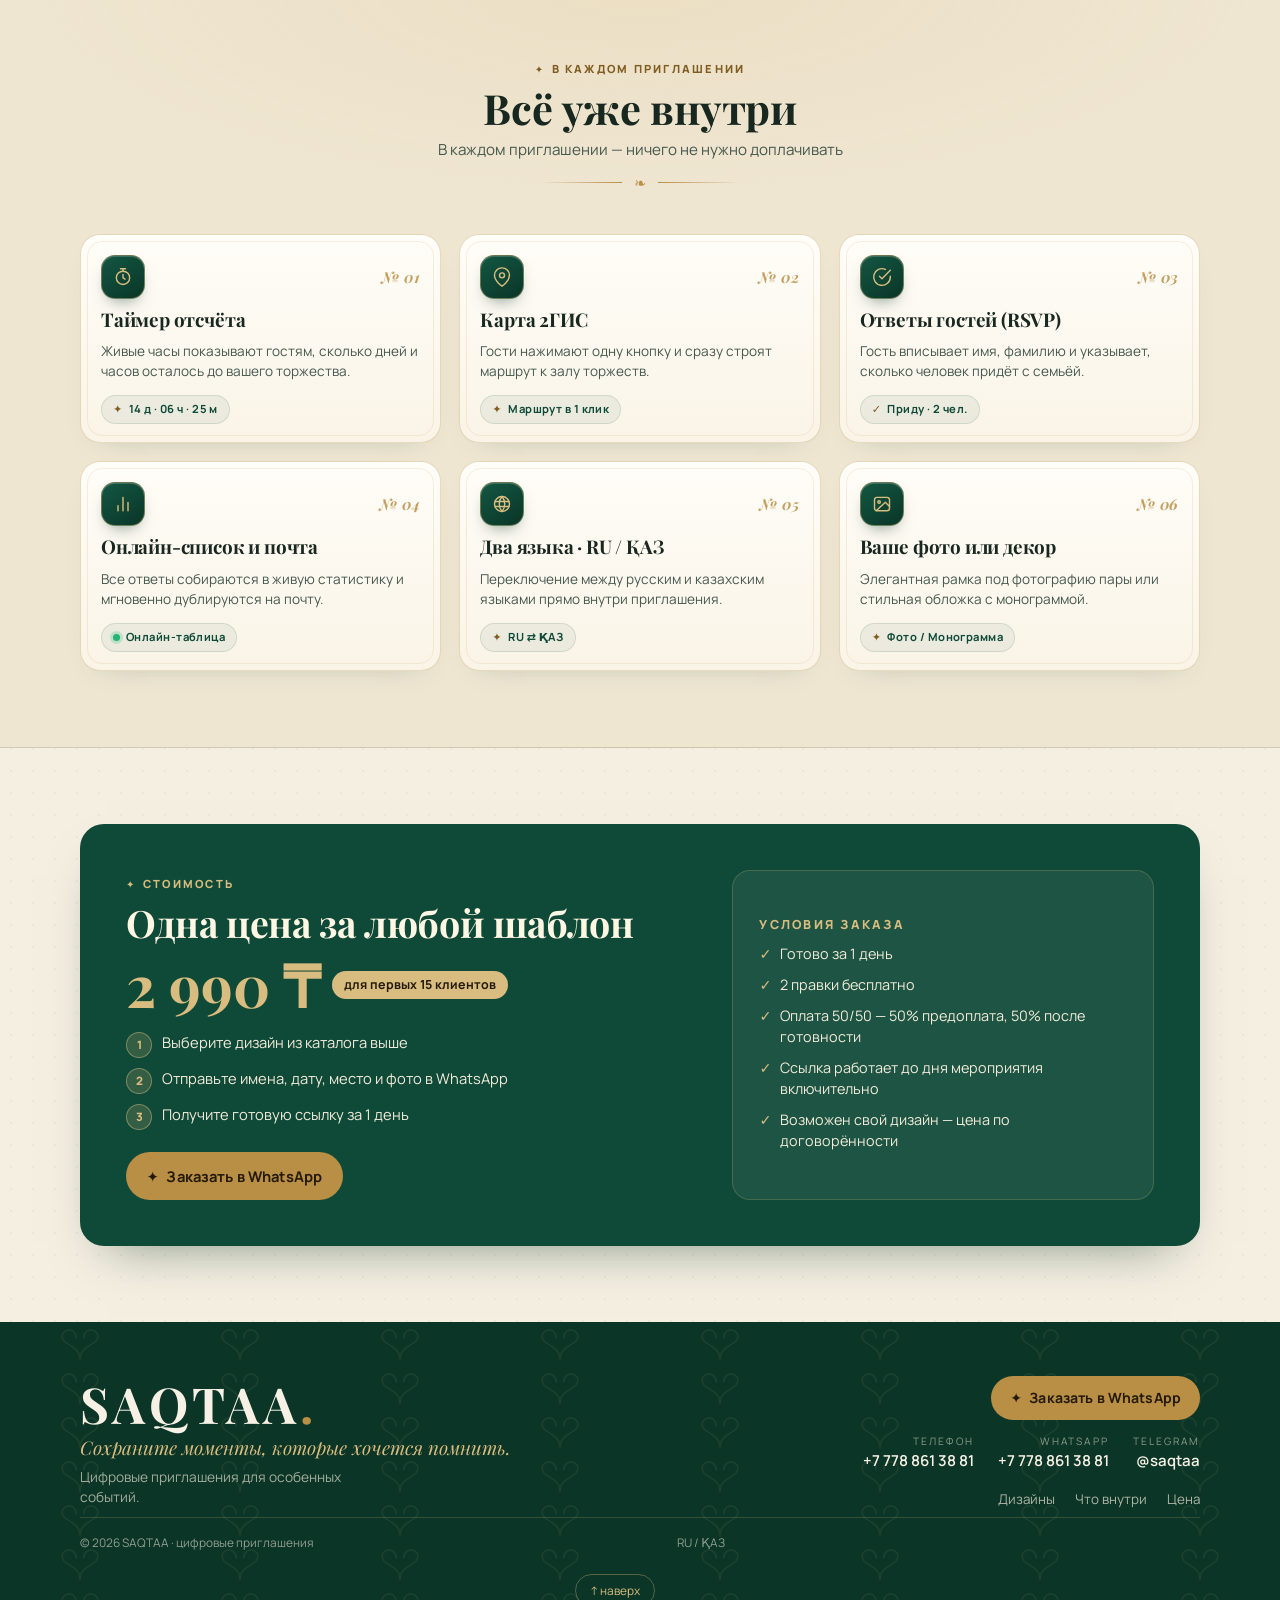
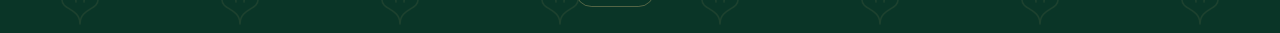
==== commit 307ea207: "Fix iPhone demo bottom bar & compact footer; add lazy slide render and font trim" ====
--- a/index.html
+++ b/index.html
@@ -35,7 +35,7 @@
 <link rel="canonical" href="https://lovelyy-sd.github.io/saqtaa/">
 <link rel="preconnect" href="https://fonts.googleapis.com">
 <link rel="preconnect" href="https://fonts.gstatic.com" crossorigin>
-<link href="https://fonts.googleapis.com/css2?family=Playfair+Display:ital,wght@0,500;0,600;0,700;0,800;1,500;1,600&family=Manrope:wght@400;500;600;700;800&family=PT+Serif:ital,wght@0,400;0,700;1,400;1,700&display=swap" rel="stylesheet">
+<link href="https://fonts.googleapis.com/css2?family=Playfair+Display:ital,wght@0,500;0,600;0,700;0,800;1,500;1,600&family=Manrope:wght@400;500;600;700;800&display=swap" rel="stylesheet">
 <style>
 /* ============ БАЗА ============ */
 :root{
@@ -222,7 +222,7 @@
   .cards{grid-template-columns:repeat(3,1fr);gap:20px}
   .cards.few-2{grid-template-columns:repeat(2,minmax(0,370px));justify-content:center}
 }
-.card{background:var(--card);border:1px solid var(--hair);border-radius:var(--r);overflow:hidden;display:flex;flex-direction:column;transition:transform .28s,box-shadow .28s,opacity .25s}
+.card{background:var(--card);border:1px solid var(--hair);border-radius:var(--r);overflow:hidden;display:flex;flex-direction:column;transition:transform .28s,box-shadow .28s,opacity .25s;content-visibility:auto;contain-intrinsic-size:1px 460px}
 .card:hover{transform:translateY(-4px);box-shadow:0 22px 44px -24px rgba(16,42,32,.32)}
 .card.off{opacity:0;transform:scale(.95);pointer-events:none}
 
@@ -1018,17 +1018,32 @@
   .inside-item{padding:17px 16px 16px}
   .price-card{padding:22px 18px;border-radius:20px}
   .price-card .btn-gold{width:100%;min-height:52px}
-  .foot-cta{width:100%}
-  .foot-cta .btn-gold{width:100%;min-height:48px}
-  .foot-contacts{width:100%;display:grid;grid-template-columns:repeat(2,minmax(0,1fr));gap:10px 14px}
-  .foot-contacts a{min-height:42px;justify-content:center}
-  .foot{padding-bottom:calc(78px + env(safe-area-inset-bottom))}
+  .foot{padding:22px var(--pad) calc(18px + env(safe-area-inset-bottom))}
+  .foot .wrap{gap:12px}
+  .foot-brand h2{font-size:1.75rem}
+  .foot-brand .tag{font-size:.9rem;margin-top:3px}
+  .foot-brand .sub{display:none}
+  .foot-cta{width:100%;gap:10px}
+  .foot-cta .btn-gold{width:100%;min-height:44px}
+  .foot-contacts{width:100%;display:grid;grid-template-columns:repeat(2,minmax(0,1fr));gap:6px 12px}
+  .foot-contacts a{min-height:0;padding:2px 0;justify-content:flex-start}
+  .foot-contacts a b{font-size:.86rem}
+  .foot-links{gap:6px 16px;font-size:.8rem}
+  .foot-bottom{flex-wrap:nowrap;gap:8px;margin-top:10px;padding-top:12px;font-size:.72rem}
+  .foot-bottom span:nth-child(2){display:none}
+  .foot-bottom .up{padding:5px 12px;white-space:nowrap;flex-shrink:0}
   .dt-back span{display:none}
   .dt-back{min-width:38px;justify-content:center;padding:0 6px}
   .dt-name{font-size:.82rem}
   .dt-order{min-height:36px;padding:0 11px;font-size:.72rem}
-  .dnav{width:40px;height:40px;flex:0 0 40px}
-  .dphoto-ui .tab,.dphoto-ui .upl{min-height:36px;padding:0 12px;font-size:.75rem}
+  .demo-bottom{padding:7px 10px calc(7px + env(safe-area-inset-bottom))}
+  .dnav-row{gap:6px;max-width:100%}
+  .dnav{width:36px;height:36px;flex:0 0 36px;font-size:.9rem}
+  .ddots{flex:1 1 auto;min-width:0;gap:0;justify-content:space-between;max-width:210px}
+  .ddots button{flex:1 1 0;width:auto;min-width:10px;max-width:17px;height:28px;font-size:.5rem}
+  .dcount{font-size:.66rem;letter-spacing:.05em;flex:0 0 auto}
+  .dphoto-ui{gap:5px;flex-wrap:nowrap}
+  .dphoto-ui .tab,.dphoto-ui .upl{min-height:34px;padding:0 10px;font-size:.72rem}
 }
 
 /* ============ ПЛАНШЕТ / ДЕСКТОП ============ */
@@ -2223,7 +2238,9 @@
       l.classList.toggle("sel",l.querySelector("input").checked);
     });
   }
+  let slidesBuilt=false;
   function renderSlides(){
+    slidesBuilt=true;
     const savedRsvp={};
     qsa(".demo-slide").forEach(sl=>{
       const idx=sl.dataset.i,f=sl.querySelector(".rs-form"),done=sl.querySelector(".rs-done");
@@ -2405,6 +2422,7 @@
   /* фокус на «Закрыть» — повторяем, пока диалог не станет видимым (идёт анимация появления) */
   function focusClose(n){const b=qs("#dvClose");b.focus({preventScroll:true});if(document.activeElement!==b&&n>0&&view.classList.contains("open"))requestAnimationFrame(()=>focusClose(n-1));}
   function openViewer(i){
+    if(!slidesBuilt){cur=i||0;renderSlides();}
     lastFocus=document.activeElement;
     setPhotoMode(false);
     document.body.style.overflow="hidden";
@@ -2505,7 +2523,7 @@
   /* ленту пересчитываем только при смене ширины (поворот экрана);
      высота меняется от клавиатуры и панелей браузера — форму не трогаем */
   let lastW=innerWidth;
-  addEventListener("resize",()=>{if(innerWidth===lastW)return;lastW=innerWidth;setSlide(cur,true);});
+  addEventListener("resize",()=>{if(innerWidth===lastW)return;lastW=innerWidth;if(slidesBuilt)setSlide(cur,true);});
 
   /* фото-режим */
   function setPhotoMode(on){
@@ -2796,7 +2814,7 @@
     try{localStorage.setItem("saqtaa-lang",lang);}catch(_){}
     applyWA();
     syncHeroLang();
-    renderSlides();
+    if(slidesBuilt)renderSlides();
   }
   qs("#langBtn").addEventListener("click",()=>{lang=lang==="ru"?"kz":"ru";applyLang();});
 
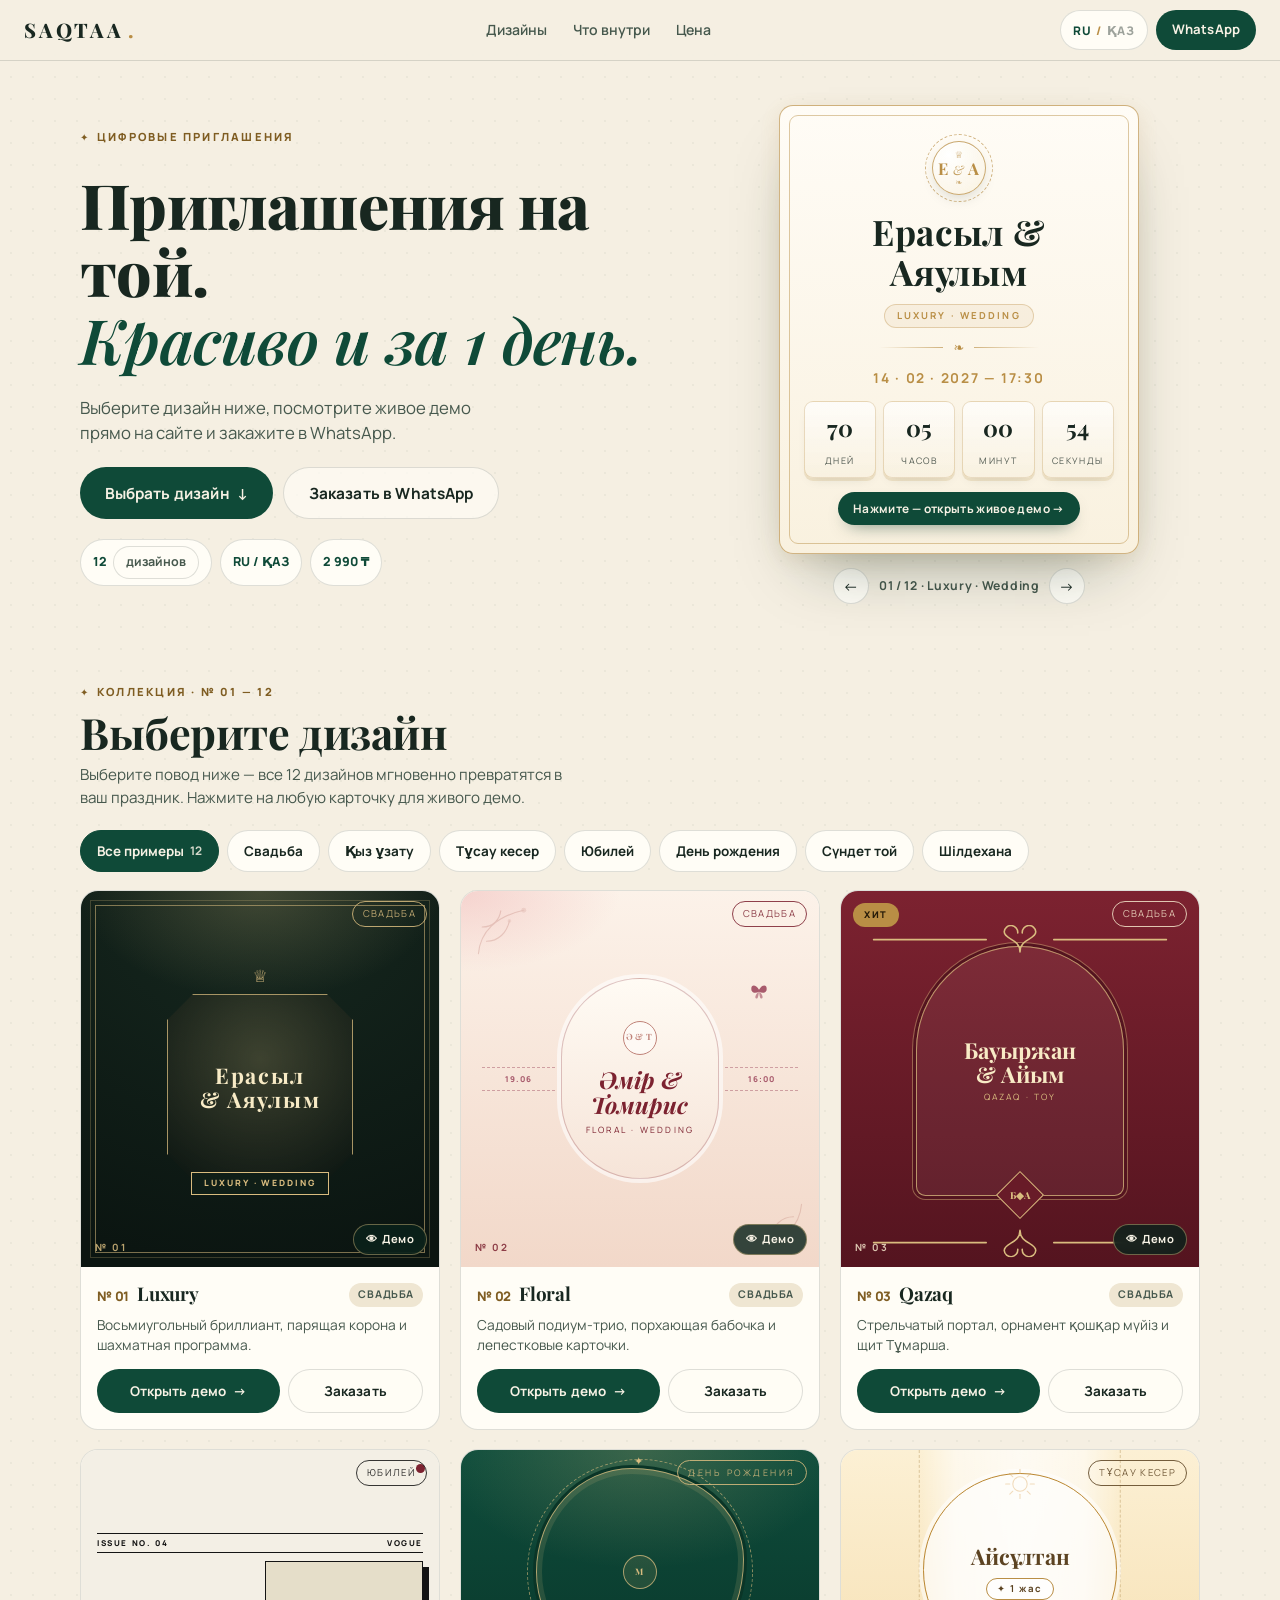
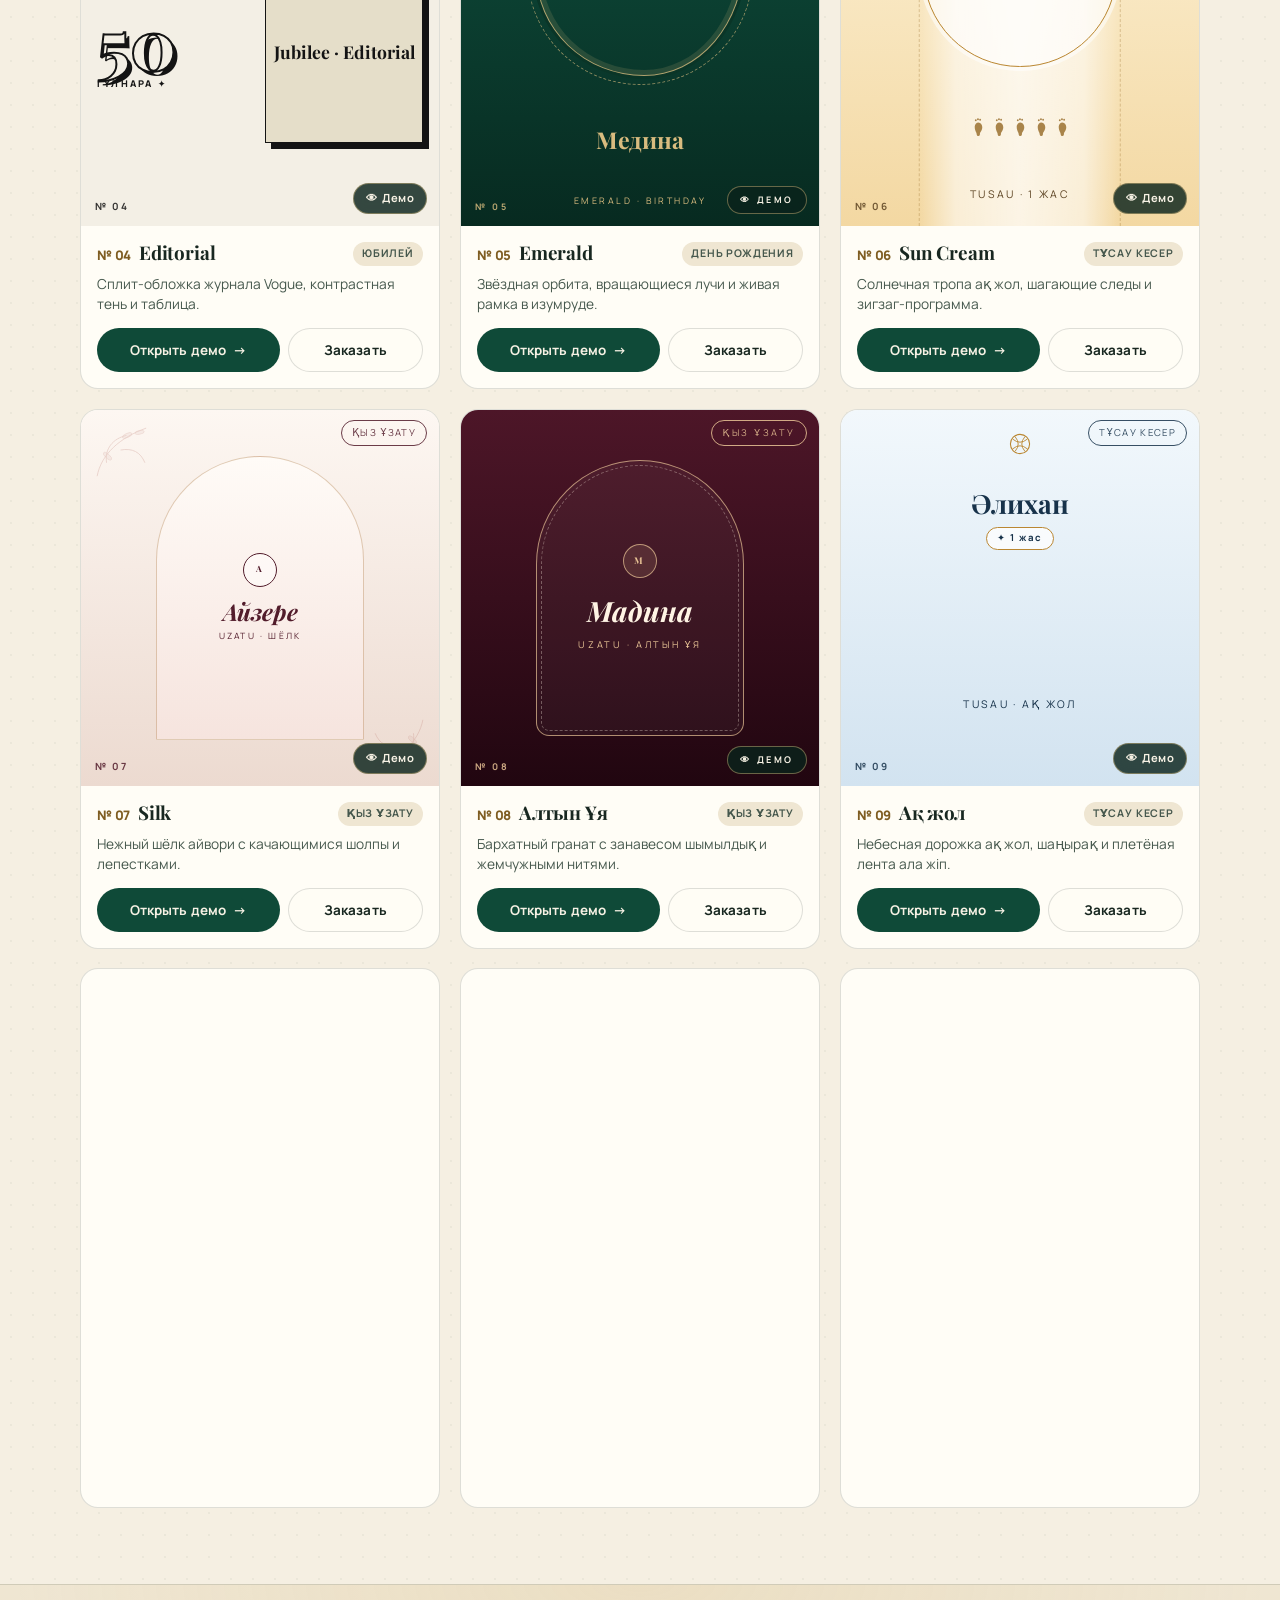
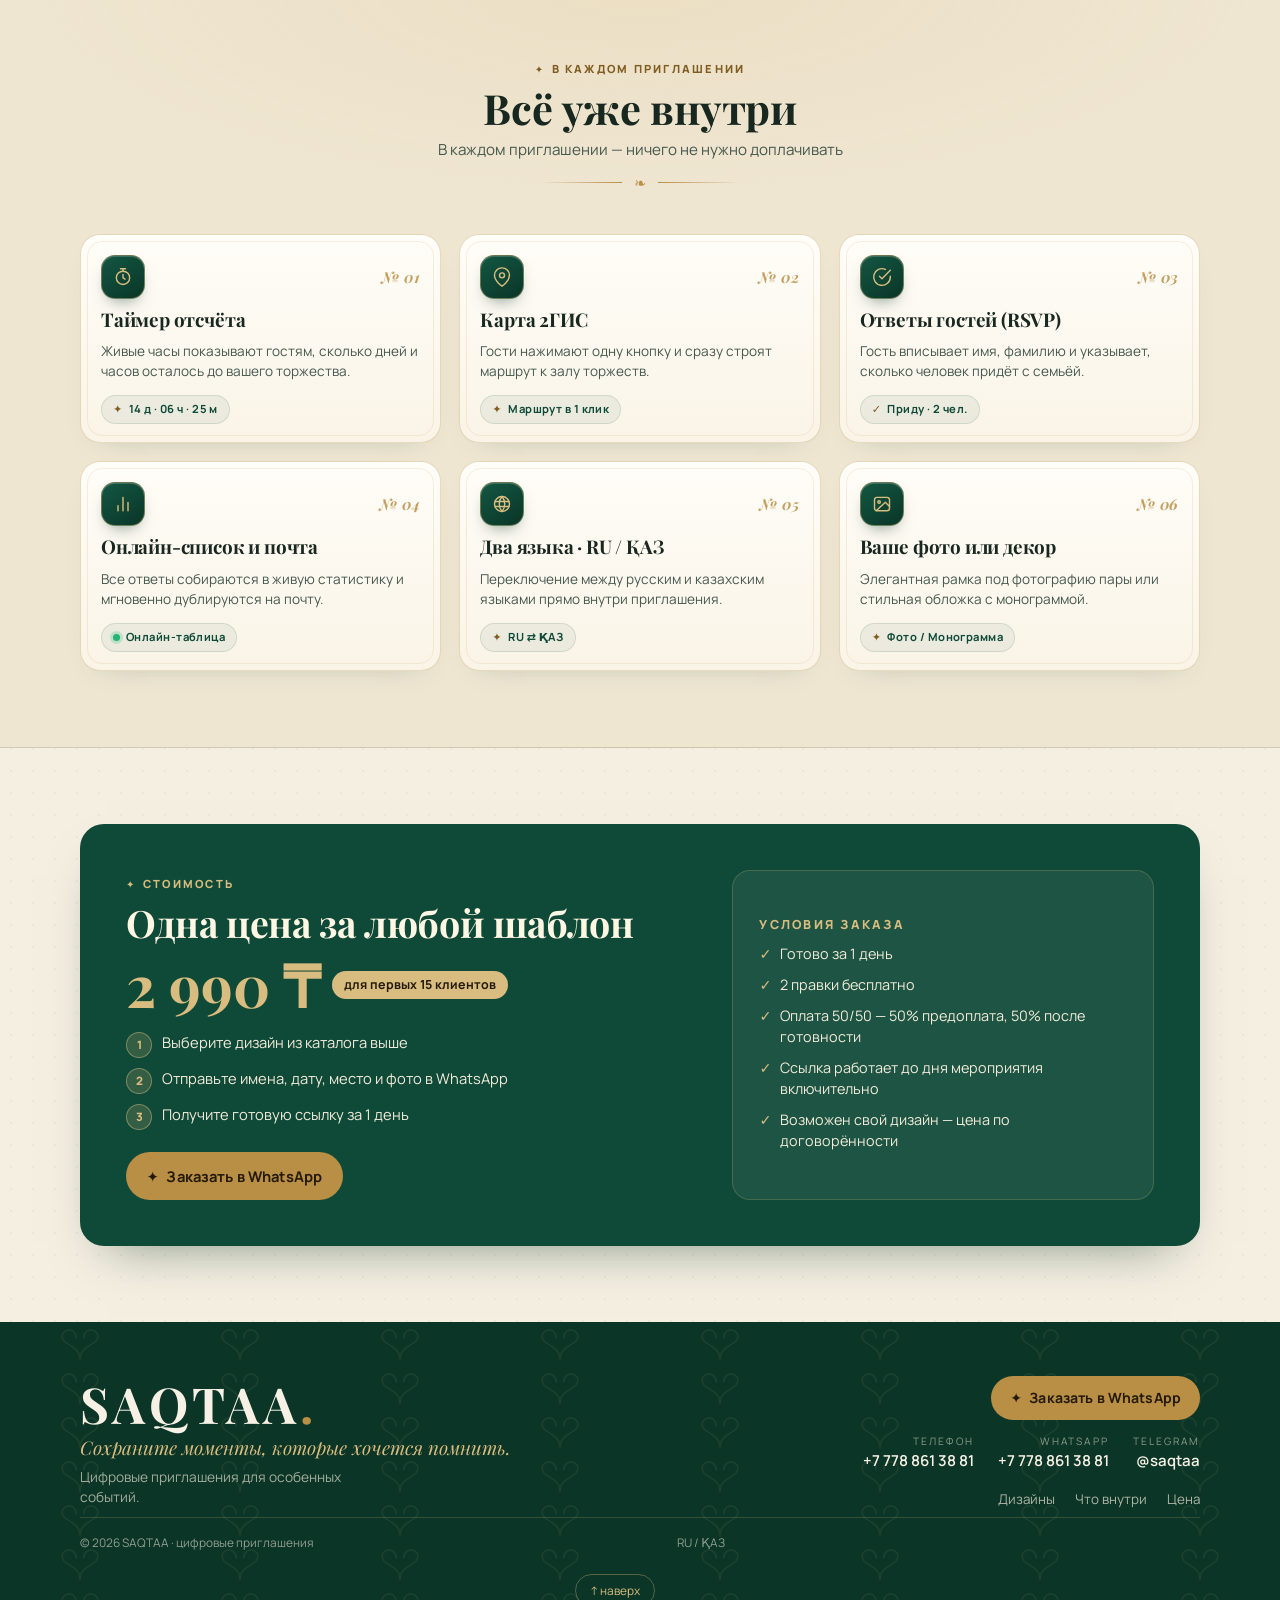
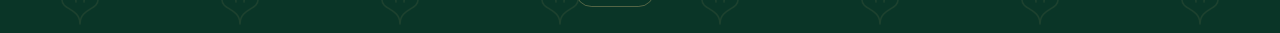
==== commit e16ac321: "Make all 12 templates universal across any event type (index, admin, invite)" ====
--- a/index.html
+++ b/index.html
@@ -479,6 +479,12 @@
 .dt-name{font-family:var(--fd);font-style:italic;color:var(--gold-soft);font-size:.9rem;overflow:hidden;text-overflow:ellipsis;white-space:nowrap;flex:1;text-align:center}
 .dt-close{width:38px;height:38px;flex:0 0 38px;border:1px solid rgba(217,188,127,.35);border-radius:50%;color:#F2EBDA;display:grid;place-items:center;transition:all .25s}
 .dt-close:hover{background:var(--gold);color:#241A08}
+.demo-evbar{display:flex;align-items:center;gap:6px;padding:6px 10px;background:rgba(8,28,21,.96);border-bottom:1px solid rgba(217,188,127,.18);overflow-x:auto;scrollbar-width:none;-webkit-overflow-scrolling:touch}
+.demo-evbar::-webkit-scrollbar{display:none}
+.demo-evbar .ev-pill{flex:0 0 auto;min-height:28px;padding:0 11px;border-radius:999px;border:1px solid rgba(217,188,127,.3);color:rgba(242,235,218,.84);font-size:.72rem;font-weight:700;letter-spacing:.02em;white-space:nowrap;transition:background .2s,color .2s,border-color .2s}
+.demo-evbar .ev-pill:hover{border-color:var(--gold);color:#FFF}
+.demo-evbar .ev-pill.on{background:var(--gold);color:#241A08;border-color:var(--gold)}
+@media (min-width:680px){.demo-evbar{justify-content:center}}
 .demo-stage{flex:1;min-height:0;position:relative;overflow:hidden;touch-action:pan-y}
 .demo-track{display:flex;height:100%;transition:transform .5s cubic-bezier(.22,.8,.24,1)}
 .demo-track.drag{transition:none}
@@ -795,6 +801,7 @@
 .ed-rule{width:100%;max-width:460px;height:2px;background:#141414;transform:scaleX(0);transform-origin:left;transition:transform .9s cubic-bezier(.22,1,.36,1)}
 .demo-slide.active .ed-rule.in{transform:scaleX(1)}
 .ed-big{font-family:var(--fd);font-weight:800;font-size:clamp(4.4rem,18vw,6.4rem);line-height:.84;color:#F3EFE5;-webkit-text-stroke:2.5px #141414;text-shadow:5px 5px 0 #141414;letter-spacing:.02em;animation:edFloat 4.2s ease-in-out infinite}
+.ed-big.ed-big-date{font-size:clamp(2.5rem,10vw,3.6rem);-webkit-text-stroke:1.8px #141414;text-shadow:3px 3px 0 #141414}
 @keyframes edFloat{0%,100%{transform:translate(0,0)}50%{transform:translate(-2px,-2px)}}
 .theme-editorial .mono-ring{display:none}
 .theme-editorial .mono-disc{border-radius:0;background:#F3EFE5;box-shadow:6px 6px 0 #141414;width:110px;height:110px}
@@ -1154,13 +1161,15 @@
       <p data-i18n="c_lead_simple">Нажмите на любую карточку, чтобы открыть живое приглашение. Любой стиль адаптируем под ваш праздник.</p>
     </div>
 
-    <div class="chips" data-reveal>
-      <button class="chip on" data-cat="all"><span data-i18n="chip_all">Все</span><small>12</small></button>
-      <button class="chip" data-cat="wedding"><span data-i18n="cat_wed">Свадьба</span><small>3</small></button>
-      <button class="chip" data-cat="uzatu"><span data-i18n="cat_uzatu">Қыз ұзату</span><small>2</small></button>
-      <button class="chip" data-cat="tusau"><span data-i18n="cat_tusau">Тұсау кесер</span><small>2</small></button>
-      <button class="chip" data-cat="jubilee"><span data-i18n="cat_jub">Юбилей</span><small>2</small></button>
-      <button class="chip" data-cat="birthday"><span data-i18n="cat_bd">День рождения</span><small>3</small></button>
+    <div class="chips" id="evFilterChips" data-reveal>
+      <button class="chip on" data-ev="all"><span data-i18n="chip_all">Все примеры</span><small>12</small></button>
+      <button class="chip" data-ev="wedding"><span data-i18n="cat_wed">Свадьба</span></button>
+      <button class="chip" data-ev="uzatu"><span data-i18n="cat_uzatu">Қыз ұзату</span></button>
+      <button class="chip" data-ev="tusau"><span data-i18n="cat_tusau">Тұсау кесер</span></button>
+      <button class="chip" data-ev="jubilee"><span data-i18n="cat_jub">Юбилей</span></button>
+      <button class="chip" data-ev="birthday"><span data-i18n="cat_bd">День рождения</span></button>
+      <button class="chip" data-ev="sunnet"><span data-i18n="cat_sunnet">Сүндет той</span></button>
+      <button class="chip" data-ev="shildekhana"><span data-i18n="cat_shilde">Шілдехана</span></button>
     </div>
 
     <div class="cards" id="cards" data-reveal>
@@ -1299,7 +1308,7 @@
           </div>
           <div class="card-info">
             <div class="ci-head">
-              <h3 class="ci-name"><span>№ 06</span> Tusau</h3>
+              <h3 class="ci-name"><span>№ 06</span> Sun Cream</h3>
               <span class="ci-cat" data-i18n="cat_tusau"></span>
             </div>
             <p class="ci-desc" data-i18n="d6"></p>
@@ -1320,7 +1329,7 @@
           </div>
           <div class="card-info">
             <div class="ci-head">
-              <h3 class="ci-name"><span>№ 07</span> Uzatu · Шёлк</h3>
+              <h3 class="ci-name"><span>№ 07</span> Silk</h3>
               <span class="ci-cat" data-i18n="cat_uzatu"></span>
             </div>
             <p class="ci-desc" data-i18n="d7"></p>
@@ -1339,7 +1348,7 @@
           </div>
           <div class="card-info">
             <div class="ci-head">
-              <h3 class="ci-name"><span>№ 08</span> Uzatu · Алтын Ұя</h3>
+              <h3 class="ci-name"><span>№ 08</span> Алтын Ұя</h3>
               <span class="ci-cat" data-i18n="cat_uzatu"></span>
             </div>
             <p class="ci-desc" data-i18n="d8"></p>
@@ -1360,7 +1369,7 @@
           </div>
           <div class="card-info">
             <div class="ci-head">
-              <h3 class="ci-name"><span>№ 09</span> Tusau · Ақ жол</h3>
+              <h3 class="ci-name"><span>№ 09</span> Ақ жол</h3>
               <span class="ci-cat" data-i18n="cat_tusau"></span>
             </div>
             <p class="ci-desc" data-i18n="d9"></p>
@@ -1379,7 +1388,7 @@
           </div>
           <div class="card-info">
             <div class="ci-head">
-              <h3 class="ci-name"><span>№ 10</span> Jubilee · Жемчуг</h3>
+              <h3 class="ci-name"><span>№ 10</span> Pearl</h3>
               <span class="ci-cat" data-i18n="cat_jub"></span>
             </div>
             <p class="ci-desc" data-i18n="d10"></p>
@@ -1586,6 +1595,16 @@
       <a class="dt-order" id="dvOrder" href="https://wa.me/77788613881" target="_blank" rel="noopener">✦ <span data-i18n="dv_order">Заказать</span></a>
       <button class="dt-close" id="dvClose" aria-label="Закрыть" data-i18n-aria="a_close">✕</button>
     </div>
+  </div>
+  <div class="demo-evbar" id="dvEvBar" role="tablist" aria-label="Повод">
+    <button type="button" class="ev-pill" data-ev="wedding" data-i18n="cat_wed">Свадьба</button>
+    <button type="button" class="ev-pill" data-ev="uzatu" data-i18n="cat_uzatu">Қыз ұзату</button>
+    <button type="button" class="ev-pill" data-ev="tusau" data-i18n="cat_tusau">Тұсау кесер</button>
+    <button type="button" class="ev-pill" data-ev="jubilee" data-i18n="cat_jub">Юбилей</button>
+    <button type="button" class="ev-pill" data-ev="birthday" data-i18n="cat_bd">День рождения</button>
+    <button type="button" class="ev-pill" data-ev="sunnet" data-i18n="cat_sunnet">Сүндет той</button>
+    <button type="button" class="ev-pill" data-ev="shildekhana" data-i18n="cat_shilde">Шілдехана</button>
+    <button type="button" class="ev-pill" data-ev="toy" data-i18n="cat_toy">Семейный той</button>
   </div>
   <div class="demo-stage" id="dvStage">
     <div class="demo-track" id="dvTrack"></div>
@@ -1661,7 +1680,7 @@
   const T={
     ru:{
       nav_designs:"Дизайны",nav_features:"Возможности",nav_process:"Как заказать",nav_price:"Цена",
-      hero_eyebrow:"Цифровые приглашения",nav_inside:"Что внутри",tap_demo:"Демо",hero_tap:"Нажмите — открыть живое демо →",hero_h_simple:"Приглашения на той.<em>Красиво и за 1 день.</em>",hero_lead_simple:"Выберите дизайн ниже, посмотрите живое демо прямо на сайте и закажите в WhatsApp.",c_h_simple:"Выберите дизайн",c_lead_simple:"Нажмите на любую карточку, чтобы открыть живое приглашение. Любой стиль адаптируем под ваш праздник.",feat_h_simple:"Всё уже внутри",feat_sub_simple:"В каждом приглашении — ничего не нужно доплачивать",sf1t:"Таймер отсчёта",sf1d:"Живые часы показывают гостям, сколько дней и часов осталось до вашего торжества.",sf1c:"14 д · 06 ч · 25 м",sf2t:"Карта 2ГИС",sf2d:"Гости нажимают одну кнопку и сразу строят маршрут к залу торжеств.",sf2c:"Маршрут в 1 клик",sf3t:"Ответы гостей (RSVP)",sf3d:"Гость вписывает имя, фамилию и указывает, сколько человек придёт с семьёй.",sf3c:"Приду · 2 чел.",sf4t:"Онлайн-список и почта",sf4d:"Все ответы собираются в живую статистику и мгновенно дублируются на почту.",sf4c:"Онлайн-таблица",sf5t:"Два языка · RU / ҚАЗ",sf5d:"Переключение между русским и казахским языками прямо внутри приглашения.",sf5c:"RU ⇄ ҚАЗ",sf6t:"Ваше фото или декор",sf6d:"Элегантная рамка под фотографию пары или стильная обложка с монограммой.",sf6c:"Фото / Монограмма",pr_step1:"Выберите дизайн из каталога выше",pr_step2:"Отправьте имена, дату, место и фото в WhatsApp",pr_step3:"Получите готовую ссылку за 1 день",dv_order:"Заказать",
+      hero_eyebrow:"Цифровые приглашения",nav_inside:"Что внутри",tap_demo:"Демо",hero_tap:"Нажмите — открыть живое демо →",hero_h_simple:"Приглашения на той.<em>Красиво и за 1 день.</em>",hero_lead_simple:"Выберите дизайн ниже, посмотрите живое демо прямо на сайте и закажите в WhatsApp.",c_h_simple:"Выберите дизайн",c_lead_simple:"Выберите повод ниже — все 12 дизайнов мгновенно превратятся в ваш праздник. Нажмите на любую карточку для живого демо.",feat_h_simple:"Всё уже внутри",feat_sub_simple:"В каждом приглашении — ничего не нужно доплачивать",sf1t:"Таймер отсчёта",sf1d:"Живые часы показывают гостям, сколько дней и часов осталось до вашего торжества.",sf1c:"14 д · 06 ч · 25 м",sf2t:"Карта 2ГИС",sf2d:"Гости нажимают одну кнопку и сразу строят маршрут к залу торжеств.",sf2c:"Маршрут в 1 клик",sf3t:"Ответы гостей (RSVP)",sf3d:"Гость вписывает имя, фамилию и указывает, сколько человек придёт с семьёй.",sf3c:"Приду · 2 чел.",sf4t:"Онлайн-список и почта",sf4d:"Все ответы собираются в живую статистику и мгновенно дублируются на почту.",sf4c:"Онлайн-таблица",sf5t:"Два языка · RU / ҚАЗ",sf5d:"Переключение между русским и казахским языками прямо внутри приглашения.",sf5c:"RU ⇄ ҚАЗ",sf6t:"Ваше фото или декор",sf6d:"Элегантная рамка под фотографию пары или стильная обложка с монограммой.",sf6c:"Фото / Монограмма",pr_step1:"Выберите дизайн из каталога выше",pr_step2:"Отправьте имена, дату, место и фото в WhatsApp",pr_step3:"Получите готовую ссылку за 1 день",dv_order:"Заказать",
       hero_h:'Ваш особенный день.<em>В красивой форме.</em>',
       hero_lead:"Индивидуальные онлайн-приглашения на той — с вниманием к каждой детали. Откройте демо и выберите свой стиль.",
       cta_designs:"Выбрать дизайн",view_demo:"Смотреть демо",
@@ -1680,7 +1699,7 @@
       c_eyebrow:"Коллекция · № 01 — 12",c_h:"Выберите свой стиль",
       c_lead:"Двенадцать направлений — от классики до журнальной подачи. Откройте демо, чтобы увидеть дизайн вживую.",
       c_note:"<b>✦</b><span>Каждый шаблон меняем под вас: имена, дату, место и тексты. Подходит для любого праздника — свадьбы, юбилея, дня рождения, тұсау кесер и других.</span>",
-      chip_all:"Все",cat_wed:"Свадьба",cat_uzatu:"Қыз ұзату",cat_jub:"Юбилей",cat_bd:"День рождения",cat_tusau:"Тұсау кесер",
+      chip_all:"Все примеры",cat_wed:"Свадьба",cat_uzatu:"Қыз ұзату",cat_jub:"Юбилей",cat_bd:"День рождения",cat_tusau:"Тұсау кесер",cat_sunnet:"Сүндет той",cat_shilde:"Шілдехана",cat_toy:"Семейный той",
       d1:"Восьмиугольный бриллиант, парящая корона и шахматная программа.",
       d2:"Садовый подиум-трио, порхающая бабочка и лепестковые карточки.",
       d3:"Стрельчатый портал, орнамент қошқар мүйіз и щит Тұмарша.",
@@ -1807,7 +1826,7 @@
     },
     kz:{
       nav_designs:"Дизайндар",nav_features:"Мүмкіндіктер",nav_process:"Тапсырыс жолы",nav_price:"Баға",
-      hero_eyebrow:"Цифрлық шақырулар",nav_inside:"Ішінде не бар",tap_demo:"Демо",hero_tap:"Басыңыз — тірі демоны көру →",hero_h_simple:"Тойға онлайн-шақыру.<em>Әдемі әрі 1 күнде.</em>",hero_lead_simple:"Төменнен дизайн таңдаңыз, тірі демоны ашып көріңіз де WhatsApp-қа жазыңыз.",c_h_simple:"Дизайн таңдаңыз",c_lead_simple:"Тірі шақыруды көру үшін кез келген карточканы басыңыз. Кез келген стильді тойыңызға бейімдейміз.",feat_h_simple:"Бәрі ішінде бар",feat_sub_simple:"Әр шақыруға кіреді — қосымша төлемсіз",sf1t:"Кері санақ",sf1d:"Тірі таймер қонақтарға мерекеге қанша күн мен сағат қалғанын көрсетеді.",sf1c:"14 к · 06 с · 25 м",sf2t:"2ГИС картасы",sf2d:"Қонақтар бір батырмамен мейрамханаға баратын жолды бірден ашады.",sf2c:"1 басуда бағыт",sf3t:"Қонақтар жауабы (RSVP)",sf3d:"Қонақ аты-жөнін жазып, отбасымен неше адам келетінін белгілейді.",sf3c:"Келемін · 2 адам",sf4t:"Онлайн-кесте және пошта",sf4d:"Барлық жауаптар тірі статистикаға жиналып, поштаңызға лезде келеді.",sf4c:"Онлайн-кесте",sf5t:"Екі тіл · RU / ҚАЗ",sf5d:"Шақырудың ішінде қазақ және орыс тілдері арасында оңай ауысу.",sf5c:"ҚАЗ ⇄ RU",sf6t:"Фото немесе декор",sf6d:"Жұптың фотосына арналған сәнді жиектеме немесе монограммалы мұқаба.",sf6c:"Фото / Монограмма",pr_step1:"Жоғарыдан ұнаған дизайнды таңдаңыз",pr_step2:"WhatsApp-қа есімдер, күн, орын және фото жіберіңіз",pr_step3:"1 күнде дайын сілтемені алыңыз",dv_order:"Тапсырыс",
+      hero_eyebrow:"Цифрлық шақырулар",nav_inside:"Ішінде не бар",tap_demo:"Демо",hero_tap:"Басыңыз — тірі демоны көру →",hero_h_simple:"Тойға онлайн-шақыру.<em>Әдемі әрі 1 күнде.</em>",hero_lead_simple:"Төменнен дизайн таңдаңыз, тірі демоны ашып көріңіз де WhatsApp-қа жазыңыз.",c_h_simple:"Дизайн таңдаңыз",c_lead_simple:"Төменнен мереке түрін таңдаңыз — барлық 12 дизайн бірден сіздің тойыңызға айналады. Кез келген карточканы басып көріңіз.",feat_h_simple:"Бәрі ішінде бар",feat_sub_simple:"Әр шақыруға кіреді — қосымша төлемсіз",sf1t:"Кері санақ",sf1d:"Тірі таймер қонақтарға мерекеге қанша күн мен сағат қалғанын көрсетеді.",sf1c:"14 к · 06 с · 25 м",sf2t:"2ГИС картасы",sf2d:"Қонақтар бір батырмамен мейрамханаға баратын жолды бірден ашады.",sf2c:"1 басуда бағыт",sf3t:"Қонақтар жауабы (RSVP)",sf3d:"Қонақ аты-жөнін жазып, отбасымен неше адам келетінін белгілейді.",sf3c:"Келемін · 2 адам",sf4t:"Онлайн-кесте және пошта",sf4d:"Барлық жауаптар тірі статистикаға жиналып, поштаңызға лезде келеді.",sf4c:"Онлайн-кесте",sf5t:"Екі тіл · RU / ҚАЗ",sf5d:"Шақырудың ішінде қазақ және орыс тілдері арасында оңай ауысу.",sf5c:"ҚАЗ ⇄ RU",sf6t:"Фото немесе декор",sf6d:"Жұптың фотосына арналған сәнді жиектеме немесе монограммалы мұқаба.",sf6c:"Фото / Монограмма",pr_step1:"Жоғарыдан ұнаған дизайнды таңдаңыз",pr_step2:"WhatsApp-қа есімдер, күн, орын және фото жіберіңіз",pr_step3:"1 күнде дайын сілтемені алыңыз",dv_order:"Тапсырыс",
       hero_h:'Ерекше күніңіз.<em>Әдемі үлгіде.</em>',
       hero_lead:"Тойға арналған жеке онлайн-шақырулар — әр бөлшегіне мұқият көңілмен. Демо ашып, өз стиліңізді таңдаңыз.",
       cta_designs:"Дизайн таңдау",view_demo:"Демо көру",
@@ -1826,7 +1845,7 @@
       c_eyebrow:"Коллекция · № 01 — 12",c_h:"Өз стиліңізді таңдаңыз",
       c_lead:"Он екі бағыт — классикадан журналдық үлгіге дейін. Дизайнды толық көру үшін демо ашыңыз.",
       c_note:"<b>✦</b><span>Әр үлгіні өзіңізге қарай өзгертеміз: есімдер, күн, орын және мәтіндер. Кез келген мерекеге лайық — үйлену тойы, мерейтой, туған күн, тұсау кесер және басқалар.</span>",
-      chip_all:"Барлығы",cat_wed:"Үйлену тойы",cat_uzatu:"Қыз ұзату",cat_jub:"Мерейтой",cat_bd:"Туған күн",cat_tusau:"Тұсау кесер",
+      chip_all:"Барлық үлгі",cat_wed:"Үйлену тойы",cat_uzatu:"Қыз ұзату",cat_jub:"Мерейтой",cat_bd:"Туған күн",cat_tusau:"Тұсау кесер",cat_sunnet:"Сүндет той",cat_shilde:"Шілдехана",cat_toy:"Отбасылық той",
       d1:"Сегізбұрышты гауһар, қалықтаған тәж және шахмат бағдарламасы.",
       d2:"Бақша подиумы-трио, ұшқан көбелек және күлте карточкалар.",
       d3:"Сүйір шығыс порталы, қошқар мүйіз және Тұмарша қалқаны.",
@@ -1992,50 +2011,93 @@
   const SHOLPY_DECO='<svg class="uz-sholpy l" viewBox="0 0 24 54" fill="none" stroke="currentColor" stroke-width="1.3" aria-hidden="true">'+SHOLPY_SVG+'</svg><svg class="uz-sholpy r" viewBox="0 0 24 54" fill="none" stroke="currentColor" stroke-width="1.3" aria-hidden="true">'+SHOLPY_SVG+'</svg>';
   const SHIM_DECO='<svg class="shim-curtain-svg fx" style="--d:0s" viewBox="0 0 320 60" fill="none" stroke="currentColor" stroke-width="1.35" aria-hidden="true"><path d="M10 10 Q85 46 160 18 Q235 46 310 10" stroke-width="1.6"/><path d="M10 16 Q85 52 160 24 Q235 52 310 16" stroke-opacity=".55" stroke-dasharray="3 4"/><g class="shim-tassel"><path d="M85 34 V52 M81 44 L85 54 L89 44"/><circle cx="85" cy="34" r="2.5" fill="currentColor"/></g><g class="shim-tassel t2"><path d="M235 34 V52 M231 44 L235 54 L239 44"/><circle cx="235" cy="34" r="2.5" fill="currentColor"/></g></svg>';
   const SHANYRAK_DECO='<svg class="shanyrak-top fx" style="--d:0s" viewBox="0 0 88 88" fill="none" stroke="currentColor" stroke-width="1.5" stroke-linecap="round" aria-hidden="true"><circle cx="44" cy="44" r="34" stroke-opacity=".35" stroke-dasharray="3 4"/><circle cx="44" cy="44" r="24" stroke-width="2"/><circle cx="44" cy="44" r="19" stroke-opacity=".5"/><path d="M25 32 Q44 46 63 32 M25 56 Q44 42 63 56 M32 25 Q46 44 32 63 M56 25 Q42 44 56 63"/></svg>';
+  const EV_DEMOS={
+    wedding:{catKey:"cat_wed",names:"Ерасыл & Аяулым",shortName:"Ерасыл<br>&amp; Аяулым",edBig:"",age:"",date:"2027-02-14",times:["17:30","18:00","19:00","22:30"],end:"23:30",
+      ru:{title:"Свадебное торжество",lead:"Дорогие родные и близкие! В нашей жизни начинается самая красивая глава, и мы хотим разделить этот день с вами. Приглашаем вас на нашу свадьбу!",prog:[["Сбор гостей","Приветственный коктейль и фотозона"],["Церемония","Торжественный выход и клятвы"],["Банкет","Праздничный ужин, тосты и живая музыка"],["Торт","Сладкий финал вечера"]],venue:"Той-холл «Алма», зал Diamond",addr:"Алматы, пр. Аль-Фараби, 150",sign:"С любовью и нетерпением ждём встречи — Ерасыл & Аяулым",hash:"#ЕрасылАяулым"},
+      kz:{title:"Үйлену тойы",lead:"Құрметті ағайын-туыс, жақындарымыз бен достарымыз! Өміріміздегі ерекше күнді сіздермен бірге атап өткіміз келеді. Сіздерді үйлену тойымыздың қадірлі қонағы болуға шақырамыз!",prog:[["Қонақтарды қарсы алу","Қарсы алу және фотоаймақ"],["Салтанатты рәсім","Жас жұбайлардың шығуы"],["Мерекелік дастарқан","Құттықтаулар, ақ тілектер мен әуен"],["Торт","Кештің тәтті сәті"]],venue:"«Алма» той-холы, Diamond залы",addr:"Алматы, Әл-Фараби даңғылы, 150",sign:"Асыға күтеміз — Ерасыл мен Аяулым",hash:"#ЕрасылАяулым"}},
+    uzatu:{catKey:"cat_uzatu",names:"Айзере",shortName:"Айзере",edBig:"",age:"",date:"2027-07-10",times:["17:00","18:00","19:30","22:30"],end:"23:30",
+      ru:{title:"Қыз ұзату",lead:"Дорогие родные и почётные гости! Наша любимая дочь Айзере вступает в новую главу своей жизни. Приглашаем вас разделить тепло прощального вечера в кругу семьи!",prog:[["Қарсы алу","Встреча гостей, шашу и фотозона"],["Бата беру","Благословение старейшин и выход невесты"],["Дастархан","Праздничный ужин и поздравления"],["Сыңсу · Ақ жол","Трогательные проводы невесты"]],venue:"Банкетный зал «Салтанат Сарайы»",addr:"Алматы, пр. Достык, 210",sign:"С уважением, семья Қайратовых",hash:"#АйзереҰзату"},
+      kz:{title:"Қыз ұзату",lead:"Құрметті ағайын-туыс және қадірлі қонақтар! Аяулы қызымыз Айзеренің ұзату тойына шақырамыз. Ақ дастарханымыздың қадірлі қонағы болыңыздар!",prog:[["Қарсы алу","Қонақ күту, шашу және фотоаймақ"],["Бата беру","Ақсақалдардың ақ батасы"],["Дастархан","Мерекелік кешкі ас пен тілектер"],["Сыңсу · Ақ жол","Қызды жаңа өмірге шығарып салу"]],venue:"«Салтанат Сарайы» банкет залы",addr:"Алматы, Достық даңғылы, 210",sign:"Ізгі ниетпен, Қайратовтар әулеті",hash:"#АйзереҰзату"}},
+    tusau:{catKey:"cat_tusau",names:"Айсұлтан · 1 жас",shortName:"Айсұлтан",edBig:"1",age:"✦ 1 жас",date:"2027-05-15",times:["12:00","13:00","13:30","15:00"],end:"16:00",
+      ru:{title:"Тұсау кесер",lead:"Дорогие родные! Нашему малышу исполняется один год — и мы с радостью приглашаем вас на праздник первых шагов. Пусть путь Айсұлтана будет светлым и ровным!",prog:[["Қонақ күту","Сбор гостей, шашу и фотосессия"],["Тұсау кесер","Обряд перерезания пут и первые шаги"],["Дастархан","Праздничный обед и ақ бата"],["Игры и подарки","Весёлый финал и семейные фото"]],venue:"Семейный ресторан «Алтын бесік»",addr:"Алматы, мкр. Самал-2, 15",sign:"С любовью, родители Айсұлтана",hash:"#Айсұлтан1Жас"},
+      kz:{title:"Тұсау кесер",lead:"Қымбатты ағайын-туыс! Бүлдіршініміз Айсұлтан бір жасқа толып, тәй-тәй басқан алғашқы қадамын атап өтпекпіз. Тұсаукесер тойына шын жүректен шақырамыз!",prog:[["Қонақ күту","Шашу және фотосуретке түсу"],["Тұсау кесер","Тұсау кесу рәсімі мен алғашқы қадам"],["Дастархан","Мерекелік түскі ас және бата"],["Ойын-сауық","Сыйлықтар мен көңілді ойындар"]],venue:"«Алтын бесік» отбасылық мейрамханасы",addr:"Алматы, Самал-2 ш/а, 15",sign:"Сүйіспеншілікпен, Айсұлтанның ата-анасы",hash:"#Айсұлтан1Жас"}},
+    jubilee:{catKey:"cat_jub",names:"Гүлнара",shortName:"Гүлнара",edBig:"50",age:"",date:"2027-03-20",times:["18:00","19:00","20:00","22:00"],end:"23:30",
+      ru:{title:"Юбилейный вечер",lead:"Дорогие друзья и родные! 50 лет — прекрасный возраст мудрости, красоты и благодарности. Приглашаю вас разделить со мной этот светлый юбилейный вечер!",prog:[["Сбор гостей","Welcome-зона и аперитив"],["Торжественная часть","Тёплые слова и воспоминания"],["Банкет","Праздничный ужин и живая музыка"],["Торт и танцы","Свечи и волшебный финал"]],venue:"Банкетный зал «Жемчужина»",addr:"Алматы, ул. Тимирязева, 42",sign:"Жду каждого из вас — Гүлнара",hash:"#Мерейтой50"},
+      kz:{title:"Мерейтой кеші",lead:"Қымбатты достар мен жақындар! 50 жас — даналық пен шүкіршілік шағы. Жарқын мерейтойымды бірге атап өтуге шақырамын!",prog:[["Қонақтарды қарсы алу","Қарсы алу және фотоаймақ"],["Салтанатты бөлім","Жылы лебіздер мен естеліктер"],["Мерекелік ас","Дастархан мен жанды әуен"],["Торт және би","Кештің салтанатты сәті"]],venue:"«Жемчужина» банкет залы",addr:"Алматы, Тимирязев көш., 42",sign:"Әрқайсысыңызды күтемін — Гүлнара",hash:"#Мерейтой50"}},
+    birthday:{catKey:"cat_bd",names:"Медина",shortName:"Медина",edBig:"25",age:"",date:"2027-04-24",times:["18:30","19:30","21:00","23:00"],end:"00:30",
+      ru:{title:"День рождения",lead:"Дорогие мои! Ещё один год вокруг солнца — и я хочу отпраздновать его рядом с самыми близкими. Впереди ужин, музыка и отличное настроение!",prog:[["Welcome","Игристое, закуски и фотозона"],["Ужин","Любимые блюда и тёплые тосты"],["Вечеринка","Музыка, игры и танцы"],["Торт","Загадаем желание вместе"]],venue:"Гастробар «Марсала», основной зал",addr:"Алматы, ул. Гоголя, 58",sign:"С любовью, ваша Медина",hash:"#Медина25"},
+      kz:{title:"Туған күн",lead:"Ардақты жақындарым! Туған күнімді сіздермен бірге атап өтіп, қуанышымды бөліскім келеді. Мерекелік кешімде сіздерді асыға күтемін!",prog:[["Welcome","Қарсы алу және фотоаймақ"],["Кешкі ас","Дәмді тағамдар мен ақ тілектер"],["Кеш бағдарламасы","Музыка, ойындар мен би"],["Торт","Тілек тілеу сәті"]],venue:"«Марсала» гастробары, негізгі зал",addr:"Алматы, Гоголь көш., 58",sign:"Сүйіспеншілікпен, Медина",hash:"#Медина25"}},
+    sunnet:{catKey:"cat_sunnet",names:"Әлихан",shortName:"Әлихан",edBig:"",age:"",date:"2027-08-14",times:["16:00","17:00","18:30","21:00"],end:"22:30",
+      ru:{title:"Сүндет той",lead:"Уважаемые родные, друзья и близкие! Наш сын Әлихан делает важный шаг во взрослую жизнь. Приглашаем вас разделить нашу радость и дать доброе бата на его Сүндет той!",prog:[["Қонақ күту","Встреча гостей, шашу и фотосессия"],["Той бастау","Выход джигита и благословение (бата)"],["Дастархан","Праздничный ужин и концерт"],["Тілектер мен би","Поздравления и праздничный торт"]],venue:"Ресторан «Ақ Жол»",addr:"Астана, ул. Кунаева, 14",sign:"С уважением, родители Әлихана",hash:"#ӘлиханСүндетТой"},
+      kz:{title:"Сүндет той",lead:"Құрметті ағайын-туыс, дос-жаран! Ұлымыз Әлиханның ер жетіп, азамат болу жолындағы үлкен қуанышы — Сүндет тойының қадірлі қонағы болуға шақырамыз!",prog:[["Қонақ күту","Шашу және қонақтарды қарсы алу"],["Той бастау","Атқа мінгізу және ақсақалдар батасы"],["Дастархан","Мерекелік ас пен ән-шашу"],["Тілектер мен би","Құттықтаулар мен мерекелік торт"]],venue:"«Ақ Жол» мейрамханасы",addr:"Астана, Қонаев көш., 14",sign:"Құрметпен, Әлиханның ата-анасы",hash:"#ӘлиханСүндетТой"}},
+    shildekhana:{catKey:"cat_shilde",names:"Айлин",shortName:"Айлин",edBig:"",age:"",date:"2027-06-12",times:["13:00","14:00","14:45","16:30"],end:"17:30",
+      ru:{title:"Шілдехана · Бесік той",lead:"Дорогие родные и близкие! В нашем доме зажглась новая звёздочка — маленькая Айлин. Приглашаем вас разделить светлую радость и отметить Шілдехана · Бесік той!",prog:[["Қонақ күту","Встреча родных и шашу"],["Бесікке салу","Традиционный обряд и ақ бата"],["Дастархан","Праздничный семейный обед"],["Тілектер","Тёплые пожелания и семейные фото"]],venue:"Ресторан «Шаңырақ», семейный зал",addr:"Алматы, ул. Горная, 24",sign:"С теплом, счастливые родители Айлин",hash:"#АйлинБесікТой"},
+      kz:{title:"Шілдехана · Бесік той",lead:"Құрметті ағайын-туыс! Шаңырағымызда жаңа өмір шуағы жанды. Кішкентай Айлиннің Шілдехана және Бесік тойының қадірлі қонағы болыңыздар!",prog:[["Қонақ күту","Қонақтарды қарсы алу және шашу"],["Бесікке салу","Сәбиді бесікке бөлеу және бата"],["Дастархан","Отбасылық мерекелік дастархан"],["Тілектер","Жылы лебіздер мен естелік суреттер"]],venue:"«Шаңырақ» мейрамханасы",addr:"Алматы, Горная көш., 24",sign:"Ізгі тілекпен, Айлиннің ата-анасы",hash:"#АйлинБесікТой"}},
+    toy:{catKey:"cat_toy",names:"Бауыржан & Айым",shortName:"Бауыржан<br>&amp; Айым",edBig:"",age:"",date:"2027-09-18",times:["17:00","18:00","19:00","21:00"],end:"23:30",
+      ru:{title:"Семейный той",lead:"Дорогие родственники и друзья! Приглашаем вас на большой семейный той — праздник единения двух семей. Пусть наш общий дастархан будет щедрым!",prog:[["Қонақ күту","Встреча гостей и шашу"],["Той басталу","Торжественное открытие"],["Дастархан","Национальные блюда и бата"],["Беташар","Обряд и концертная программа"]],venue:"Тойхана «Дастархан», зал «Қонақжай»",addr:"Астана, ул. Кабанбай батыра, 30",sign:"С уважением, семьи Асылбековых и Оспановых",hash:"#ЕкіӘулет_БірТой"},
+      kz:{title:"Отбасылық той",lead:"Құрметті ағайын-туыс, құда-жекжат және достар! Екі әулеттің қуанышын бөлісіп, отбасылық тойымыздың қадірлі қонағы болуға шақырамыз!",prog:[["Қонақ күту","Шашу және қонақтарды қарсы алу"],["Тойдың басталуы","Салтанатты ашылу"],["Дастархан","Ұлттық тағамдар мен бата"],["Беташар","Рәсім және концерт"]],venue:"«Дастархан» тойханасы, «Қонақжай» залы",addr:"Астана, Қабанбай батыр даңғылы, 30",sign:"Құрметпен, Асылбековтер мен Оспановтар әулеті",hash:"#ЕкіӘулет_БірТой"}}
+  };
+  let activeEv="all", demoEv=null;
   const DEMOS=[
-    {theme:"theme-luxury",  names:"Ерасыл & Аяулым", kicker:"Luxury · Wedding",   orn:ORN, glyph:"❧", tglyph:"❧", crest:"♕", pt:"gold",
+    {theme:"theme-luxury",  defEv:"wedding",  styleName:"Luxury",    names:"Ерасыл & Аяулым", kicker:"Luxury · Wedding",   orn:ORN, glyph:"❧", tglyph:"❧", crest:"♕", pt:"gold",
      dc:{ru:"Дресс-код: Black Tie & Gold",kz:"Дресс-код: Классика және алтын",sw:[["Изумруд","Зүбәржат","#277852,#071f14"],["Золото","Алтын","#fff3be,#8d6a16"],["Шампань","Шампань","#ffffff,#ab9e7d"],["Смокинг","Қара","#3d3d3d,#050505"]]}},
-    {theme:"theme-floral",  names:"Әмір & Томирис", kicker:"Floral · Wedding",   orn:ORN, glyph:"✿", tglyph:"❀", crest:"✿", pt:"petals",
+    {theme:"theme-floral",  defEv:"wedding",  styleName:"Floral",    names:"Әмір & Томирис", kicker:"Floral · Wedding",   orn:ORN, glyph:"✿", tglyph:"❀", crest:"✿", pt:"petals",
      deco:'<svg class="flor fl-tl" viewBox="0 0 200 200" aria-hidden="true">'+FLOR_SVG+'</svg><svg class="flor fl-br" viewBox="0 0 200 200" aria-hidden="true">'+FLOR_SVG+'</svg><div class="bfly" aria-hidden="true">'+BFLY_SVG+'</div>',
      dc:{ru:"Дресс-код: Garden Pastel",kz:"Дресс-код: Нәзік пастель",sw:[["Пудра","Пудра","#f7dde2,#b56b7d"],["Айвори","Айвори","#ffffff,#d9c7b2"],["Шалфей","Шалфей","#b9cbb6,#5e735c"],["Бордо","Бордо","#9e3b52,#4d1624"]]}},
-    {theme:"theme-qazaq",   names:"Бауыржан & Айым", kicker:"Қазақ тойы",         orn:"",   glyph:"✦", tglyph:"❧", crest:"❖", band:true, pt:"gold",
+    {theme:"theme-qazaq",   defEv:"toy",      styleName:"Qazaq",     names:"Бауыржан & Айым", kicker:"Қазақ тойы",         orn:"",   glyph:"✦", tglyph:"❧", crest:"❖", band:true, pt:"gold",
      dc:{ru:"Дресс-код: Королевский бордо",kz:"Дресс-код: Ұлттық нақыш",sw:[["Бордо","Бордо","#9c293a,#4a0e18"],["Золото","Алтын","#fff0b5,#9c751e"],["Молочный","Ақ","#ffffff,#d9ceb6"],["Изумруд","Зүбәржат","#1e664b,#0a2b1f"]]}},
-    {theme:"theme-editorial",names:"Гүлнара",       kicker:"Jubilee · Editorial",orn:"",   glyph:"✦", tglyph:"✦", crest:"✦", edBig:"50", pt:"geo",
+    {theme:"theme-editorial",defEv:"jubilee", styleName:"Editorial", names:"Гүлнара",       kicker:"Jubilee · Editorial",orn:"",   glyph:"✦", tglyph:"✦", crest:"✦", edBig:"50", pt:"geo",
      dc:{ru:"Дресс-код: Monochrome Chic",kz:"Дресс-код: Монохром шик",sw:[["Чёрный","Қара","#2b2b2b,#0a0a0a"],["Молочный","Сүт түсті","#ffffff,#ded8ca"],["Графит","Графит","#7a7a7a,#333333"],["Серебро","Күміс","#e8e8e8,#9a9a9a"]]}},
-    {theme:"theme-emerald", names:"Медина",          kicker:"Emerald · Birthday", orn:ORN, glyph:"✧", tglyph:"✧", crest:"♕", pt:"gold",
+    {theme:"theme-emerald", defEv:"birthday", styleName:"Emerald",   names:"Медина",          kicker:"Emerald · Birthday", orn:ORN, glyph:"✧", tglyph:"✧", crest:"♕", pt:"gold",
      deco:'<span class="spk s1">✦</span><span class="spk s2">✦</span><span class="spk s3">✦</span><span class="spk s4">✦</span><span class="spk s5">✦</span>',
      dc:{ru:"Дресс-код: Emerald & Gold",kz:"Дресс-код: Зүбәржат және алтын",sw:[["Изумруд","Зүбәржат","#277852,#071f14"],["Золото","Алтын","#fff3be,#8d6a16"],["Жемчуг","Інжу","#ffffff,#b5a98a"],["Ночь","Түн","#2b3245,#090d16"]]}},
-    {theme:"theme-tusau",   names:"Айсұлтан · 1 жас", kicker:"Tusau · Тұсау кесер",orn:"",   glyph:"☀", tglyph:"☀", crest:"☀", innerDeco:SUN_SVG, pt:"gold",
+    {theme:"theme-tusau",   defEv:"tusau",    styleName:"Sun Cream", names:"Айсұлтан · 1 жас", kicker:"Tusau · Тұсау кесер",orn:"",   glyph:"☀", tglyph:"☀", crest:"☀", innerDeco:SUN_SVG, pt:"gold",
      deco:'<svg class="fp fp1" viewBox="0 0 24 42" aria-hidden="true">'+FP_SVG+'</svg><svg class="fp fp2" viewBox="0 0 24 42" aria-hidden="true">'+FP_SVG+'</svg><svg class="fp fp3" viewBox="0 0 24 42" aria-hidden="true">'+FP_SVG+'</svg><svg class="fp fp4" viewBox="0 0 24 42" aria-hidden="true">'+FP_SVG+'</svg>',
      dc:{ru:"Дресс-код: Тёплый семейный",kz:"Дресс-код: Жылы реңктер",sw:[["Кремовый","Кремді","#fffdf5,#dfd0ac"],["Медовый","Бал түсті","#f5c66b,#9c6614"],["Терракота","Терракота","#d98359,#803e22"],["Олива","Зәйтүн","#a2ad7e,#535c38"]]}},
-    {theme:"theme-uzatu",   names:"Айзере",          kicker:"Uzatu · Шёлк",       orn:ORN, glyph:"✿", tglyph:"❧", crest:"♕", pt:"petals",
+    {theme:"theme-uzatu",   defEv:"uzatu",    styleName:"Silk",      names:"Айзере",          kicker:"Uzatu · Шёлк",       orn:ORN, glyph:"✿", tglyph:"❧", crest:"♕", pt:"petals",
      deco:'<svg class="flor fl-tl" viewBox="0 0 200 200" aria-hidden="true">'+FLOR_SVG+'</svg><svg class="flor fl-br" viewBox="0 0 200 200" aria-hidden="true">'+FLOR_SVG+'</svg>'+SHOLPY_DECO,
      dc:{ru:"Дресс-код: Жібек пен пастель",kz:"Дресс-код: Жібек пен пастель",sw:[["Айвори","Айвори","#ffffff,#e5d6c3"],["Пыльная роза","Раушан","#fbe1e6,#bc6e7e"],["Шампань","Шампань","#fff4cc,#b4843d"],["Шалфей","Зәйтүн","#dce6da,#6f8570"]]}},
-    {theme:"theme-uzatu2",  names:"Мадина",          kicker:"Uzatu · Алтын Ұя",   orn:"",  glyph:"♕", tglyph:"❧", crest:"♕", innerDeco:SHIM_DECO, pt:"pearls",
+    {theme:"theme-uzatu2",  defEv:"uzatu",    styleName:"Алтын Ұя",  names:"Мадина",          kicker:"Uzatu · Алтын Ұя",   orn:"",  glyph:"♕", tglyph:"❧", crest:"♕", innerDeco:SHIM_DECO, pt:"pearls",
      deco:'<span class="spk s1">✦</span><span class="spk s2">✦</span><span class="spk s4">✧</span>',
      dc:{ru:"Дресс-код: Гранат, Шампань и Жемчуг",kz:"Дресс-код: Гранат, Шампань және Інжу",sw:[["Гранат","Гранат","#8f2646,#3a0b1b"],["Шампань","Шампань","#fff3dc,#ba8a54"],["Жемчуг","Інжу","#ffffff,#dfd2c8"],["Слива","Барқыт","#3e1122,#1a050d"]]}},
-    {theme:"theme-tusau2",  names:"Әлихан · 1 жас",  kicker:"Tusau · Ақ жол",     orn:"",  glyph:"❖", tglyph:"☀", crest:"☀", innerDeco:SHANYRAK_DECO, pt:"stars",
+    {theme:"theme-tusau2",  defEv:"tusau",    styleName:"Ақ жол",    names:"Әлихан · 1 жас",  kicker:"Tusau · Ақ жол",     orn:"",  glyph:"❖", tglyph:"☀", crest:"☀", innerDeco:SHANYRAK_DECO, pt:"stars",
      deco:'<svg class="fp fp1" viewBox="0 0 24 42" aria-hidden="true">'+FP_SVG+'</svg><svg class="fp fp2" viewBox="0 0 24 42" aria-hidden="true">'+FP_SVG+'</svg><svg class="fp fp3" viewBox="0 0 24 42" aria-hidden="true">'+FP_SVG+'</svg><svg class="fp fp4" viewBox="0 0 24 42" aria-hidden="true">'+FP_SVG+'</svg>',
      dc:{ru:"Дресс-код: Небесная пастель",kz:"Дресс-код: Ақ жібек және аспан реңкі",sw:[["Белый шёлк","Ақ жібек","#ffffff,#cfdde8"],["Тёплое золото","Алтын","#f5d28a,#a87624"],["Небесный","Аспан көк","#d7e8f4,#6a96ba"],["Жемчуг","Інжу","#ede7dc,#b4a892"]]}},
-    {theme:"theme-jubilee", names:"Айгүл",           kicker:"Jubilee · Жемчуг",   orn:"",  glyph:"❧", tglyph:"✦", crest:"♕", edBig:"50", pt:"gold",
+    {theme:"theme-jubilee", defEv:"jubilee",  styleName:"Pearl",     names:"Айгүл",           kicker:"Jubilee · Жемчуг",   orn:"",  glyph:"❧", tglyph:"✦", crest:"♕", edBig:"50", pt:"gold",
      dc:{ru:"Дресс-код: Светлая классика & Золото",kz:"Дресс-код: Ақ классика және Алтын",sw:[["Айвори","Піл сүйегі","#ffffff,#dfd6c5"],["Золото","Алтын","#fff0c6,#a57f3e"],["Олива","Зәйтүн","#4e5d4f,#232e24"],["Графит","Графит","#2d2d2d,#0a0a0a"]]}},
-    {theme:"theme-lavender",names:"Ләйлә",           kicker:"ДР · Лаванда",       orn:ORN, glyph:"✿", tglyph:"✧", crest:"✿", pt:"lavender",
+    {theme:"theme-lavender",defEv:"birthday", styleName:"Lavender",  names:"Ләйлә",           kicker:"ДР · Лаванда",       orn:ORN, glyph:"✿", tglyph:"✧", crest:"✿", pt:"lavender",
      deco:'<svg class="flor fl-tl" viewBox="0 0 200 200" aria-hidden="true">'+FLOR_SVG+'</svg><svg class="flor fl-br" viewBox="0 0 200 200" aria-hidden="true">'+FLOR_SVG+'</svg><div class="bfly" aria-hidden="true">'+BFLY_SVG+'</div><div class="bfly b2" aria-hidden="true">'+BFLY_SVG+'</div>',
      dc:{ru:"Дресс-код: Лаванда и Пастель",kz:"Дресс-код: Лаванда және Пастель",sw:[["Лаванда","Лаванда","#e9d8f5,#986bb0"],["Жемчуг","Інжу","#ffffff,#d8cce2"],["Роза","Раушан","#f8dce6,#b97690"],["Мята","Жалбыз","#d4e2db,#7b9588"]]}},
-    {theme:"theme-sunset",  names:"Амир",            kicker:"ДР · Закат",         orn:ORN, glyph:"☀", tglyph:"✦", crest:"☀", pt:"embers",
+    {theme:"theme-sunset",  defEv:"birthday", styleName:"Sunset",    names:"Амир",            kicker:"ДР · Закат",         orn:ORN, glyph:"☀", tglyph:"✦", crest:"☀", pt:"embers",
      deco:'<span class="spk s1">✦</span><span class="spk s2">✧</span><span class="spk s4">✦</span>',
      dc:{ru:"Дресс-код: Тёплый закат & Олива",kz:"Дресс-код: Жылы реңктер",sw:[["Терракота","Терракота","#e89d72,#a84f26"],["Крем","Крем","#fff6ec,#e0cebe"],["Олива","Зәйтүн","#b3b894,#6b7349"],["Шоколад","Қоңыр","#5c3a28,#26140b"]]}}
   ];
+  function evLabel(evKey){const e=EV_DEMOS[evKey];return e?t(e.catKey):"";}
+  function slideData(d,i){
+    const evKey=(demoEv&&EV_DEMOS[demoEv])?demoEv:d.defEv;
+    const useOverride=Boolean(demoEv&&EV_DEMOS[demoEv]);
+    const ov=useOverride?EV_DEMOS[demoEv]:null;
+    return{
+      evKey,
+      c:ov?(ov[lang]||ov.ru):invC(i),
+      ev:ov?{date:ov.date,times:ov.times,end:ov.end}:EVENTS[i],
+      names:ov?ov.names:d.names,
+      edBig:ov?ov.edBig:(d.edBig||"")
+    };
+  }
 
   /* ---------- WhatsApp ---------- */
-  function waMsg(i){
+  function waMsg(i,evOverride){
     if(i==null)return lang==="kz"
       ?"Сәлеметсіз бе! Тойға шақыруға тапсырыс бергім келеді."
       :"Здравствуйте! Хочу заказать приглашение на той.";
     const no=String(i+1).padStart(2,"0");
+    const stName=DEMOS[i]?DEMOS[i].styleName:kick(i);
+    const chosenEv=evOverride||(activeEv!=="all"?activeEv:"");
+    const evTxt=chosenEv?` (${evLabel(chosenEv)})`:"";
     return lang==="kz"
-      ?`Сәлеметсіз бе! № ${no} «${kick(i)}» үлгісі бойынша шақыруға тапсырыс бергім келеді.`
-      :`Здравствуйте! Хочу заказать приглашение № ${no} «${kick(i)}».`;
+      ?`Сәлеметсіз бе! № ${no} «${stName}»${evTxt} үлгісі бойынша шақыруға тапсырыс бергім келеді.`
+      :`Здравствуйте! Хочу заказать приглашение № ${no} «${stName}»${evTxt}.`;
   }
   function applyWA(){
     qsa("a.wa-order").forEach(a=>{
@@ -2054,11 +2116,12 @@
   }
 
   /* ---------- сборка слайда ---------- */
-  function monogramHTML(d){
-    const s=String(d.names||"").trim();
+  function monogramHTML(d,nmOverride,bigOverride){
+    const s=String(nmOverride!=null?nmOverride:(d.names||"")).trim();
     if(!s)return"";
     const amp=s.split(/\s*(?:&amp;|&|\+| и | пен | мен )\s*/i).filter(Boolean);
-    const init=amp.length>=2?(amp[0].trim()[0].toUpperCase()+' <small>&amp;</small> '+amp[1].trim()[0].toUpperCase()):(d.edBig?String(d.edBig).slice(0,3):s[0].toUpperCase());
+    const bigV=bigOverride!=null?bigOverride:d.edBig;
+    const init=amp.length>=2?(amp[0].trim()[0].toUpperCase()+' <small>&amp;</small> '+amp[1].trim()[0].toUpperCase()):(bigV?String(bigV).slice(0,3):s[0].toUpperCase());
     return `<div class="inv-mono fx" style="--d:.03s" aria-hidden="true"><span class="mono-ring"></span><div class="mono-disc"><i class="mono-cr">${d.crest||d.glyph||"✦"}</i><b class="mono-txt">${init}</b><i class="mono-bt">${d.tglyph||"❦"}</i></div><span class="mono-sp ms1">✦</span><span class="mono-sp ms2">✦</span></div>`;
   }
   function dressHTML(d){
@@ -2073,38 +2136,41 @@
     return `<section class="iv-sec fx" style="--d:.41s"><div class="dress-card"><h4 class="dress-h">❖ ${title} ❖</h4><p class="dress-sub">${t("dc_sub")}</p><div class="dress-dots">${dots}</div></div></section>`;
   }
   function slideHTML(d,i){
-    const c=invC(i),ev=EVENTS[i],k=KEYS[i];
-    const prog=c.prog.map((p,k)=>`<li><b>${ev.times[k]||""}</b><i></i><div><strong>${p[0]}</strong><span>${p[1]}</span></div></li>`).join("");
+    const sd=slideData(d,i),c=sd.c,ev=sd.ev,k=KEYS[i],nm=sd.names,edBig=sd.edBig,isTusau=(sd.evKey==="tusau");
+    const prog=c.prog.map((p,idx)=>`<li><b>${ev.times[idx]||""}</b><i></i><div><strong>${p[0]}</strong><span>${p[1]}</span></div></li>`).join("");
     const gis="https://2gis.kz/search/"+encodeURIComponent(c.venue+", "+c.addr);
-    const phHero=`<div class="ph-hero fx" style="--d:.05s"><figure class="ph-frame"><span class="ph-ph">${d.glyph}</span><img data-photo="${i}" alt="" draggable="false"><div class="ph-overlay"><h2 class="ph-names">${d.names}</h2><span class="ph-title">${d.tglyph} ${c.title}</span></div><span class="ph-hint">${t("ph_hint")}</span></figure></div>`;
-    const mono=monogramHTML(d);
-    const tailTitle=`<p class="inv-kicker fx" style="--d:.06s">${t("lbl_invite")} · ${dDot(ev.date)}</p><h2 class="inv-names fx" style="--d:.1s">${d.names}</h2><p class="inv-sub fx" style="--d:.14s">${t("inv_sub")}</p><p class="iv-eyebrow joy-eyebrow fx" style="--d:.12s">${t("joy_eyebrow")}</p><h3 class="joy-h fx" style="--d:.16s">${c.title}</h3>`;
-    const tailNoDate=`<p class="inv-kicker fx" style="--d:.06s">${t("lbl_invite")}</p><h2 class="inv-names fx" style="--d:.1s">${d.names}</h2><p class="inv-sub fx" style="--d:.14s">${t("inv_sub")}</p><p class="iv-eyebrow joy-eyebrow fx" style="--d:.12s">${t("joy_eyebrow")}</p><h3 class="joy-h fx" style="--d:.16s">${c.title}</h3>`;
+    const phHero=`<div class="ph-hero fx" style="--d:.05s"><figure class="ph-frame"><span class="ph-ph">${d.glyph}</span><img data-photo="${i}" alt="" draggable="false"><div class="ph-overlay"><h2 class="ph-names">${nm}</h2><span class="ph-title">${d.tglyph} ${c.title}</span></div><span class="ph-hint">${t("ph_hint")}</span></figure></div>`;
+    const mono=monogramHTML(d,nm,edBig);
+    const tailTitle=`<p class="inv-kicker fx" style="--d:.06s">${t("lbl_invite")} · ${dDot(ev.date)}</p><h2 class="inv-names fx" style="--d:.1s">${nm}</h2><p class="inv-sub fx" style="--d:.14s">${t("inv_sub")}</p><p class="iv-eyebrow joy-eyebrow fx" style="--d:.12s">${t("joy_eyebrow")}</p><h3 class="joy-h fx" style="--d:.16s">${c.title}</h3>`;
+    const tailNoDate=`<p class="inv-kicker fx" style="--d:.06s">${t("lbl_invite")}</p><h2 class="inv-names fx" style="--d:.1s">${nm}</h2><p class="inv-sub fx" style="--d:.14s">${t("inv_sub")}</p><p class="iv-eyebrow joy-eyebrow fx" style="--d:.12s">${t("joy_eyebrow")}</p><h3 class="joy-h fx" style="--d:.16s">${c.title}</h3>`;
     let head="";
     if(k==="luxury"){
       head=`<div class="lux-crown fx" style="--d:.02s" aria-hidden="true">♕</div>${mono}${phHero}<div class="lux-banner-plate fx" style="--d:.08s">${dSpaced(ev.date)} · ${ev.times[0]}</div>${tailNoDate}`;
     }else if(k==="floral"){
       head=`<div class="fl-trio fx" style="--d:.05s"><div class="fl-side-note">${dDot(ev.date)}</div><div>${mono}${phHero}</div><div class="fl-side-note">${ev.times[0]}</div></div>${tailNoDate}`;
     }else if(k==="qazaq"){
-      const amp=String(d.names||"").split(/\s*(?:&amp;|&|\+| и | пен | мен )\s*/i).filter(Boolean);
-      const qInit=amp.length>=2?`${amp[0].trim()[0].toUpperCase()}◆${amp[1].trim()[0].toUpperCase()}`:String(d.names||"✦").trim()[0]||"✦";
+      const amp=String(nm||"").split(/\s*(?:&amp;|&|\+| и | пен | мен )\s*/i).filter(Boolean);
+      const qInit=amp.length>=2?`${amp[0].trim()[0].toUpperCase()}◆${amp[1].trim()[0].toUpperCase()}`:String(nm||"✦").trim()[0]||"✦";
       head=`${mono}${phHero}<div class="qz-tumar-shield fx" style="--d:.09s" aria-hidden="true"><span>${qInit}</span></div>${tailTitle}`;
     }else if(k==="editorial"){
-      const edIssue=lang==="kz"?"АРНАЙЫ БАСЫЛЫМ · NO. 04":"SPECIAL ISSUE · NO. 04";
-      head=`<div class="ed-masthead fx" style="--d:.01s"><span>${edIssue}</span><span>${dDot(ev.date)}</span></div><div class="ed-split fx" style="--d:.05s"><div class="ed-split-meta"><div class="ed-big">${d.edBig||"50"}</div><h2 class="ed-split-nm">${d.names}</h2><p class="ed-split-sub">${c.title}</p></div><div>${mono}${phHero}</div></div><div class="ed-rule fx" style="--d:.1s"></div><p class="iv-eyebrow fx" style="--d:.12s">${t("joy_eyebrow")}</p>`;
+      const edIssue=lang==="kz"?"АРНАЙЫ БАСЫЛЫМ":"SPECIAL ISSUE";
+      const edBadge=edBig?`<div class="ed-big">${edBig}</div>`:`<div class="ed-big ed-big-date">${dDot(ev.date).slice(0,5)}</div>`;
+      head=`<div class="ed-masthead fx" style="--d:.01s"><span>${edIssue}</span><span>${dDot(ev.date)}</span></div><div class="ed-split fx" style="--d:.05s"><div class="ed-split-meta">${edBadge}<h2 class="ed-split-nm">${nm}</h2><p class="ed-split-sub">${c.title}</p></div><div>${mono}${phHero}</div></div><div class="ed-rule fx" style="--d:.1s"></div><p class="iv-eyebrow fx" style="--d:.12s">${t("joy_eyebrow")}</p>`;
     }else if(k==="emerald"){
       head=`<div class="em-orbit-wrap fx" style="--d:.05s"><span class="em-orbit-ring" aria-hidden="true"></span>${mono}${phHero}</div>${tailTitle}`;
     }else if(k==="tusau"){
       const foot=`<svg class="tus-foot" viewBox="0 0 24 42">${FP_SVG}</svg>`;
-      head=`${mono}${phHero}<div class="tus-steps-row fx" style="--d:.09s" aria-hidden="true">${foot.repeat(5)}</div>${tailTitle}`;
+      const fpRow=isTusau?`<div class="tus-steps-row fx" style="--d:.09s" aria-hidden="true">${foot.repeat(5)}</div>`:"";
+      head=`${mono}${phHero}${fpRow}${tailTitle}`;
     }else{
-      head=`${d.edBig?`<div class="ed-big fx" style="--d:.04s">${d.edBig}</div>`:mono}${phHero}${tailTitle}`;
+      head=`${edBig?`<div class="ed-big fx" style="--d:.04s">${edBig}</div>`:mono}${phHero}${tailTitle}`;
     }
     const showDateRow=(k!=="luxury"&&k!=="floral");
+    const decoHTML=(k==="tusau"||k==="tusau2")?(isTusau?(d.deco||""):'<span class="spk s1">✦</span><span class="spk s2">✧</span><span class="spk s4">✦</span>'):(d.deco||"");
     return `<div class="demo-slide" data-i="${i}">
       <article class="inv-page ${d.theme}">
         <canvas class="fx-cv" aria-hidden="true"></canvas>
-        ${d.deco||""}
+        ${decoHTML}
         <div class="inv-inner">
           ${d.band?QBAND.replace('class="q-band"','class="q-band fx" style="--d:0s"'):""}
           ${d.innerDeco||""}
@@ -2161,7 +2227,7 @@
               <p class="rs-err" role="alert"></p>
               <button class="rs-send" type="submit">✦ ${t("rsvp_send")} ✦</button>
               <p class="rs-note rs-demo-note">${t("demo_note")}</p>
-              <p class="rs-note">${fill(t("rsvp_by"),{date:rsvpBy(i)})}</p>
+              <p class="rs-note">${fill(t("rsvp_by"),{date:dDot(addDays(ev.date,-CONFIG.RSVP_DAYS))})}</p>
             </form>
             <div class="rs-done" hidden>
               <div class="rd-card">
@@ -2238,9 +2304,10 @@
       l.classList.toggle("sel",l.querySelector("input").checked);
     });
   }
-  let slidesBuilt=false;
+  let slidesBuilt=false,lastRenderedEv=undefined;
   function renderSlides(){
     slidesBuilt=true;
+    lastRenderedEv=demoEv;
     const savedRsvp={};
     qsa(".demo-slide").forEach(sl=>{
       const idx=sl.dataset.i,f=sl.querySelector(".rs-form"),done=sl.querySelector(".rs-done");
@@ -2396,6 +2463,17 @@
     demoFxResume=()=>{if(!demoFxRaf&&!document.hidden&&view.classList.contains("open"))demoFxRaf=requestAnimationFrame(frame);};
     demoFxResume();
   }
+  const dvEvBar=qs("#dvEvBar");
+  function syncDemoEvBar(){
+    if(!dvEvBar)return;
+    const evKey=(demoEv&&EV_DEMOS[demoEv])?demoEv:(DEMOS[cur]?DEMOS[cur].defEv:"wedding");
+    dvEvBar.querySelectorAll(".ev-pill").forEach(b=>{
+      const on=b.dataset.ev===evKey;
+      b.classList.toggle("on",on);
+      b.setAttribute("aria-selected",on?"true":"false");
+      if(on&&b.scrollIntoView)b.scrollIntoView({behavior:"smooth",inline:"center",block:"nearest"});
+    });
+  }
   function setSlide(i,instant,resetScroll){
     const prev=cur;
     cur=Math.max(0,Math.min(DEMOS.length-1,i));
@@ -2414,15 +2492,18 @@
     });
     qsa("#dvDots button").forEach((b,k)=>b.classList.toggle("on",k===cur));
     count.textContent=String(cur+1).padStart(2,"0")+" / "+String(DEMOS.length).padStart(2,"0");
-    nameEl.textContent=kick(cur)+" · "+DEMOS[cur].names;
-    const dvOrd=qs("#dvOrder");if(dvOrd){dvOrd.href=WA_BASE+"?text="+encodeURIComponent(waMsg(cur));}
+    const evKey=(demoEv&&EV_DEMOS[demoEv])?demoEv:DEMOS[cur].defEv;
+    nameEl.textContent=DEMOS[cur].styleName+" · "+evLabel(evKey);
+    const dvOrd=qs("#dvOrder");if(dvOrd){dvOrd.href=WA_BASE+"?text="+encodeURIComponent(waMsg(cur,evKey));}
+    syncDemoEvBar();
   }
   /* пока открыт просмотр, страница под ним недоступна для Tab и экранного диктора */
   function pageInert(on){[...document.body.children].forEach(el=>{if(el!==view&&el.id!=="toast"&&el.tagName!=="SCRIPT")el.inert=on;});}
   /* фокус на «Закрыть» — повторяем, пока диалог не станет видимым (идёт анимация появления) */
   function focusClose(n){const b=qs("#dvClose");b.focus({preventScroll:true});if(document.activeElement!==b&&n>0&&view.classList.contains("open"))requestAnimationFrame(()=>focusClose(n-1));}
   function openViewer(i){
-    if(!slidesBuilt){cur=i||0;renderSlides();}
+    demoEv=(activeEv!=="all"&&EV_DEMOS[activeEv])?activeEv:null;
+    if(!slidesBuilt||lastRenderedEv!==demoEv){cur=i||0;renderSlides();}
     lastFocus=document.activeElement;
     setPhotoMode(false);
     document.body.style.overflow="hidden";
@@ -2447,6 +2528,18 @@
     qsa("#dvTrack .ph-frame").forEach(fr=>{fr.classList.remove("has-img");const im=fr.querySelector("img");if(im)im.src="";});
     setPhotoMode(false);
     pageInert(false);if(lastFocus)lastFocus.focus({preventScroll:true});updCta();
+  }
+  if(dvEvBar){
+    dvEvBar.addEventListener("click",e=>{
+      const b=e.target.closest(".ev-pill[data-ev]");if(!b)return;
+      const ev=b.dataset.ev;if(!EV_DEMOS[ev])return;
+      demoEv=ev;
+      renderSlides();
+      setSlide(cur,true,true);
+      const sl=track.children[cur];
+      if(sl)sl.scrollTop=0;
+      tick();
+    });
   }
   qs("#dvClose").addEventListener("click",closeViewer);
   qs("#dvBack").addEventListener("click",closeViewer);
@@ -2745,12 +2838,14 @@
 
   /* ---------- отсчёт ---------- */
   function pad(n){return String(n).padStart(2,"0");}
-  /* у каждого блока отсчёта своё событие: data-ev → EVENTS */
+  /* у каждого блока отсчёта своё событие: data-ev → EVENTS или выбранный повод demoEv */
   function tick(){
     const now=Date.now(),viewerOpen=view.classList.contains("open");
+    const ovStart=(demoEv&&EV_DEMOS[demoEv])?new Date(EV_DEMOS[demoEv].date+"T"+EV_DEMOS[demoEv].times[0]+":00"+CONFIG.TZ_OFFSET).getTime():null;
     qsa(".cd[data-ev]").forEach(cd=>{
       if(!viewerOpen&&cd!==heroCd)return;
-      const d=Math.max(0,evStart(+cd.dataset.ev)-now);
+      const target=(cd!==heroCd&&ovStart)?ovStart:evStart(+cd.dataset.ev);
+      const d=Math.max(0,target-now);
       const v={d:Math.floor(d/864e5),h:Math.floor(d/36e5)%24,m:Math.floor(d/6e4)%60,s:Math.floor(d/1e3)%60};
       for(const k in v){
         const b=cd.querySelector('[data-cd="'+k+'"]'),l=cd.querySelector('[data-cdl="'+k+'"]');
@@ -2767,33 +2862,79 @@
   qsa("[data-reveal]").forEach(el=>io.observe(el));
   setTimeout(()=>qsa("[data-reveal]").forEach(el=>{const r=el.getBoundingClientRect();if(r.top<innerHeight&&r.bottom>0)el.classList.add("in");}),2500);
 
-  /* ---------- фильтр ---------- */
-  const cards=qsa(".card"),rail=qs("#cards"),swipeHint=qs(".swipe-hint"),chipsBar=qs(".chips");
+  /* ---------- универсальный выбор повода для всех 12 карточек ---------- */
+  const cards=qsa(".card"),rail=qs("#cards"),swipeHint=qs(".swipe-hint"),chipsBar=qs("#evFilterChips")||qs(".chips");
+  const cardOrig=cards.map(c=>({
+    strong:c.querySelector(".preview strong")?c.querySelector(".preview strong").innerHTML:"",
+    lab:c.querySelector(".preview .lab")?c.querySelector(".preview .lab").textContent:"",
+    big:c.querySelector(".preview .big50")?c.querySelector(".preview .big50").textContent:"",
+    seal:c.querySelector(".preview .p-seal")?c.querySelector(".preview .p-seal").innerHTML:"",
+    shield:c.querySelector(".preview .p-q-shield span")?c.querySelector(".preview .p-q-shield span").textContent:""
+  }));
+  function shortInit(nm,sep){
+    const parts=String(nm||"").split(/\s*(?:&amp;|&|\+| и | пен | мен )\s*/i).filter(Boolean);
+    return parts.length>=2?(parts[0].trim()[0].toUpperCase()+sep+parts[1].trim()[0].toUpperCase()):(String(nm||"✦").trim()[0]||"✦").toUpperCase();
+  }
+  function applyCatalogEvent(evKey){
+    activeEv=(evKey&&EV_DEMOS[evKey])?evKey:"all";
+    const ov=activeEv!=="all"?EV_DEMOS[activeEv]:null;
+    const lbl=ov?evLabel(activeEv):"";
+    cards.forEach((c,idx)=>{
+      c.hidden=false;c.classList.remove("off");
+      const orig=cardOrig[idx];
+      const tag=c.querySelector(".p-tag"),cat=c.querySelector(".ci-cat"),
+            st=c.querySelector(".preview strong"),lab=c.querySelector(".preview .lab"),
+            big=c.querySelector(".preview .big50"),seal=c.querySelector(".preview .p-seal"),
+            shield=c.querySelector(".preview .p-q-shield span"),
+            age=c.querySelector(".preview .t-age"),fp=c.querySelector(".preview .p-tus-row"),
+            pk=c.querySelector('[data-i18n^="pk"]');
+      if(ov){
+        if(tag)tag.textContent=lbl;
+        if(cat)cat.textContent=lbl;
+        if(st)st.innerHTML=ov.shortName;
+        if(lab)lab.textContent=ov.names.split("·")[0].trim()+" ✦";
+        if(big){
+          big.textContent=ov.edBig||dDot(ov.date).slice(0,5);
+          big.style.fontSize=ov.edBig?"":"1.45rem";
+        }
+        if(seal)seal.innerHTML=shortInit(ov.names,"&amp;");
+        if(shield)shield.textContent=shortInit(ov.names,"◆");
+        if(age)age.hidden=(activeEv!=="tusau");
+        if(fp)fp.hidden=(activeEv!=="tusau");
+        if(pk&&DEMOS[idx])pk.textContent=DEMOS[idx].styleName+" · "+lbl;
+      }else{
+        if(tag&&tag.dataset.i18n)tag.textContent=t(tag.dataset.i18n);
+        if(cat&&cat.dataset.i18n)cat.textContent=t(cat.dataset.i18n);
+        if(st)st.innerHTML=orig.strong;
+        if(lab)lab.textContent=orig.lab;
+        if(big){big.textContent=orig.big;big.style.fontSize="";}
+        if(seal)seal.innerHTML=orig.seal;
+        if(shield)shield.textContent=orig.shield;
+        if(age)age.hidden=false;
+        if(fp)fp.hidden=false;
+        if(pk&&pk.dataset.i18n)pk.textContent=t(pk.dataset.i18n);
+      }
+    });
+    if(rail)rail.classList.remove("few-2");
+    applyWA();
+  }
   function syncSwipeHint(){
     if(!swipeHint||!rail)return;
     swipeHint.hidden=rail.scrollWidth<=rail.clientWidth+4;
   }
-  qsa(".chip").forEach(c=>c.setAttribute("aria-pressed",c.classList.contains("on")?"true":"false"));
-  qsa(".chip").forEach(ch=>ch.addEventListener("click",()=>{
-    qsa(".chip").forEach(c=>{c.classList.remove("on");c.setAttribute("aria-pressed","false");});
+  qsa("#evFilterChips .chip").forEach(c=>c.setAttribute("aria-pressed",c.classList.contains("on")?"true":"false"));
+  qsa("#evFilterChips .chip").forEach(ch=>ch.addEventListener("click",()=>{
+    qsa("#evFilterChips .chip").forEach(c=>{c.classList.remove("on");c.setAttribute("aria-pressed","false");});
     ch.classList.add("on");ch.setAttribute("aria-pressed","true");
     if(ch.scrollIntoView)ch.scrollIntoView({behavior:"smooth",inline:"center",block:"nearest"});
-    const cat=ch.dataset.cat;
-    let visCount=0;
-    cards.forEach(c=>{
-      const show=cat==="all"||c.dataset.cat===cat;
-      if(show){visCount++;c.hidden=false;requestAnimationFrame(()=>c.classList.remove("off"));}
-      else{c.classList.add("off");setTimeout(()=>{if(c.classList.contains("off"))c.hidden=true;syncSwipeHint();},260);}
-    });
-    rail.classList.toggle("few-2",visCount===2);
+    applyCatalogEvent(ch.dataset.ev||"all");
     if(innerWidth<900&&rail){
       const topY=pageTop(rail)-(head.getBoundingClientRect().height+(chipsBar?chipsBar.getBoundingClientRect().height:0)+12);
       if(scrollY>topY+10)window.scrollTo({top:Math.max(0,topY),behavior:reduced?"auto":"smooth"});
     }
-    setTimeout(syncSwipeHint,280);
+    setTimeout(syncSwipeHint,200);
   }));
   addEventListener("resize",syncSwipeHint);
-  
 
   /* ---------- липкий CTA ---------- */
   const cta=qs("#stickyCta"),heroEl=qs(".hero");let pastHero=false,footVisible=false;
@@ -2810,11 +2951,12 @@
     qsa("[data-i18n-aria]").forEach(el=>{el.setAttribute("aria-label",t(el.dataset.i18nAria));});
     qsa("[data-price]").forEach(el=>{el.textContent=fmtPrice(CONFIG.PRICE);});
     qsa("#langBtn span").forEach(s=>s.classList.toggle("on",s.dataset.lang===lang));
-    const dvOrd=qs("#dvOrder");if(dvOrd){dvOrd.href=WA_BASE+"?text="+encodeURIComponent(waMsg(cur));}
+    applyCatalogEvent(activeEv);
+    const evKey=(demoEv&&EV_DEMOS[demoEv])?demoEv:(DEMOS[cur]?DEMOS[cur].defEv:"");
+    const dvOrd=qs("#dvOrder");if(dvOrd){dvOrd.href=WA_BASE+"?text="+encodeURIComponent(waMsg(cur,evKey));}
     try{localStorage.setItem("saqtaa-lang",lang);}catch(_){}
-    applyWA();
     syncHeroLang();
-    if(slidesBuilt)renderSlides();
+    if(slidesBuilt){renderSlides();setSlide(cur,true);}
   }
   qs("#langBtn").addEventListener("click",()=>{lang=lang==="ru"?"kz":"ru";applyLang();});
 
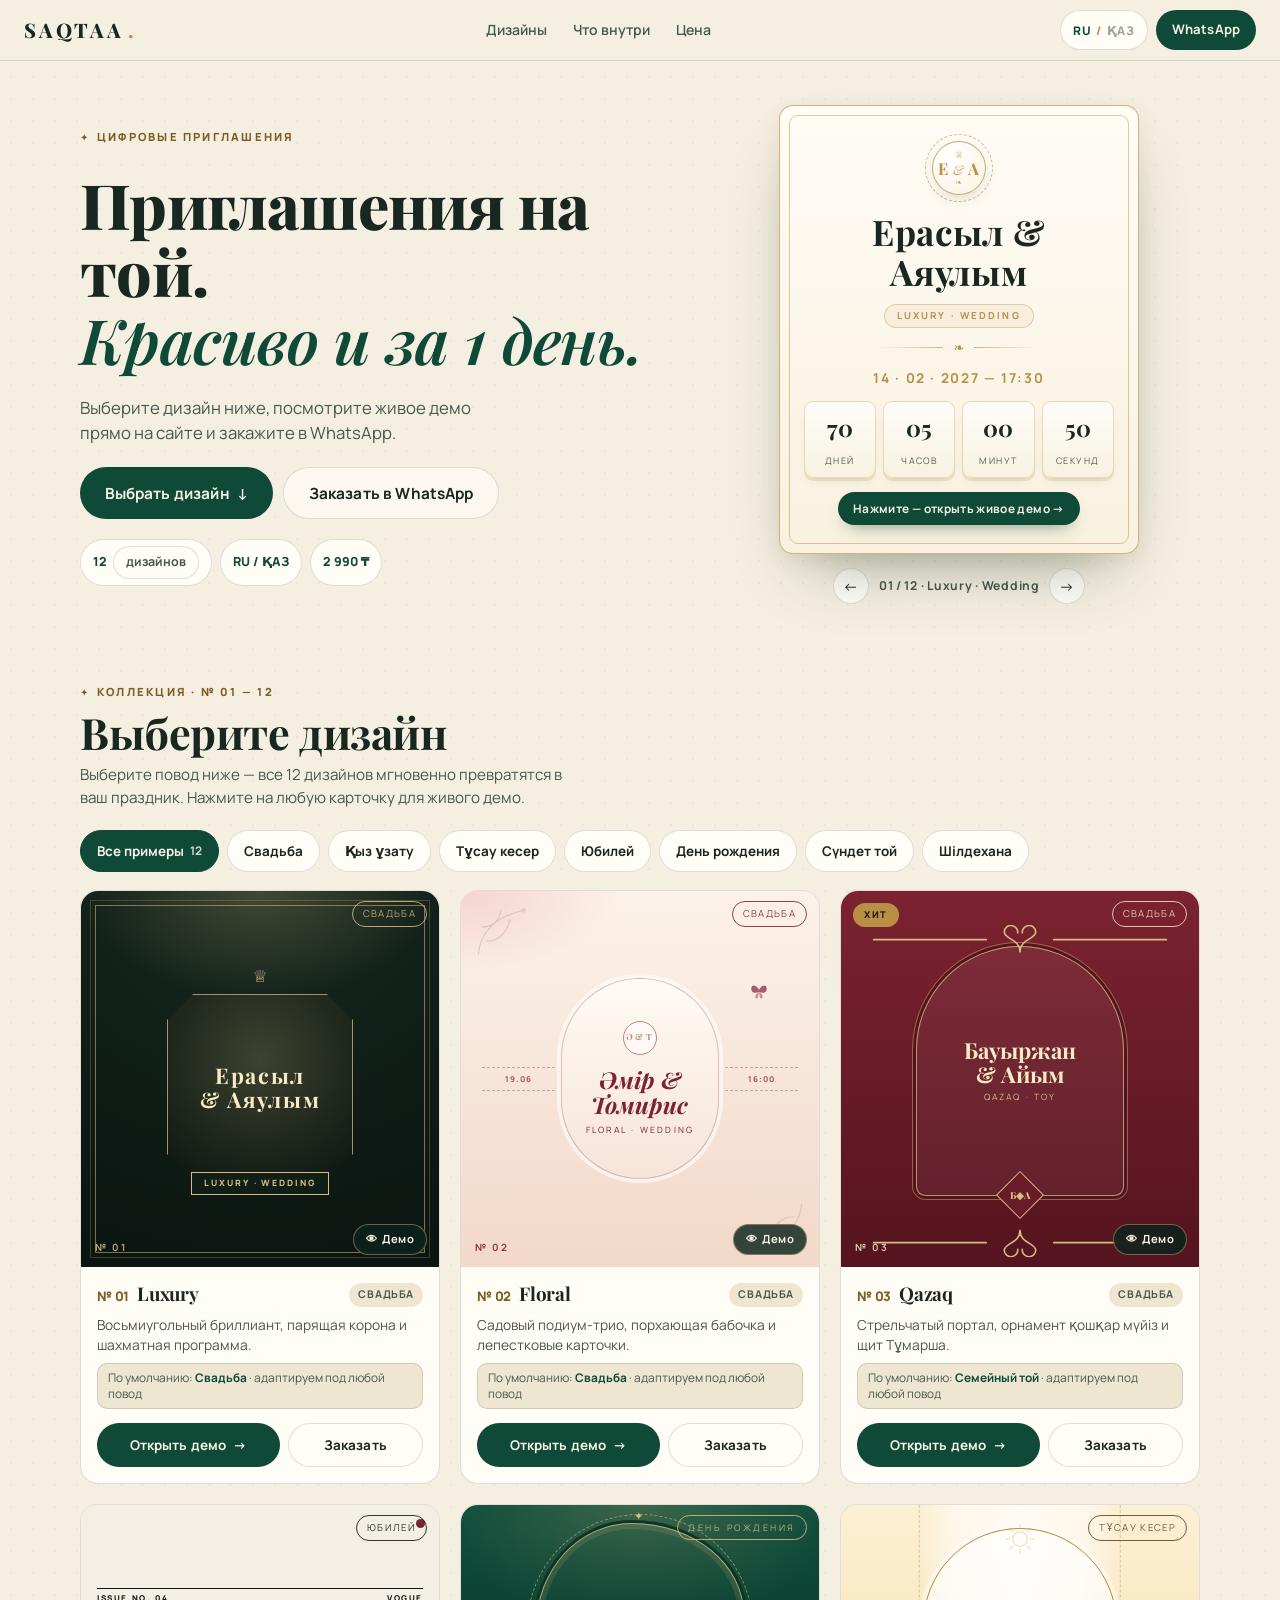
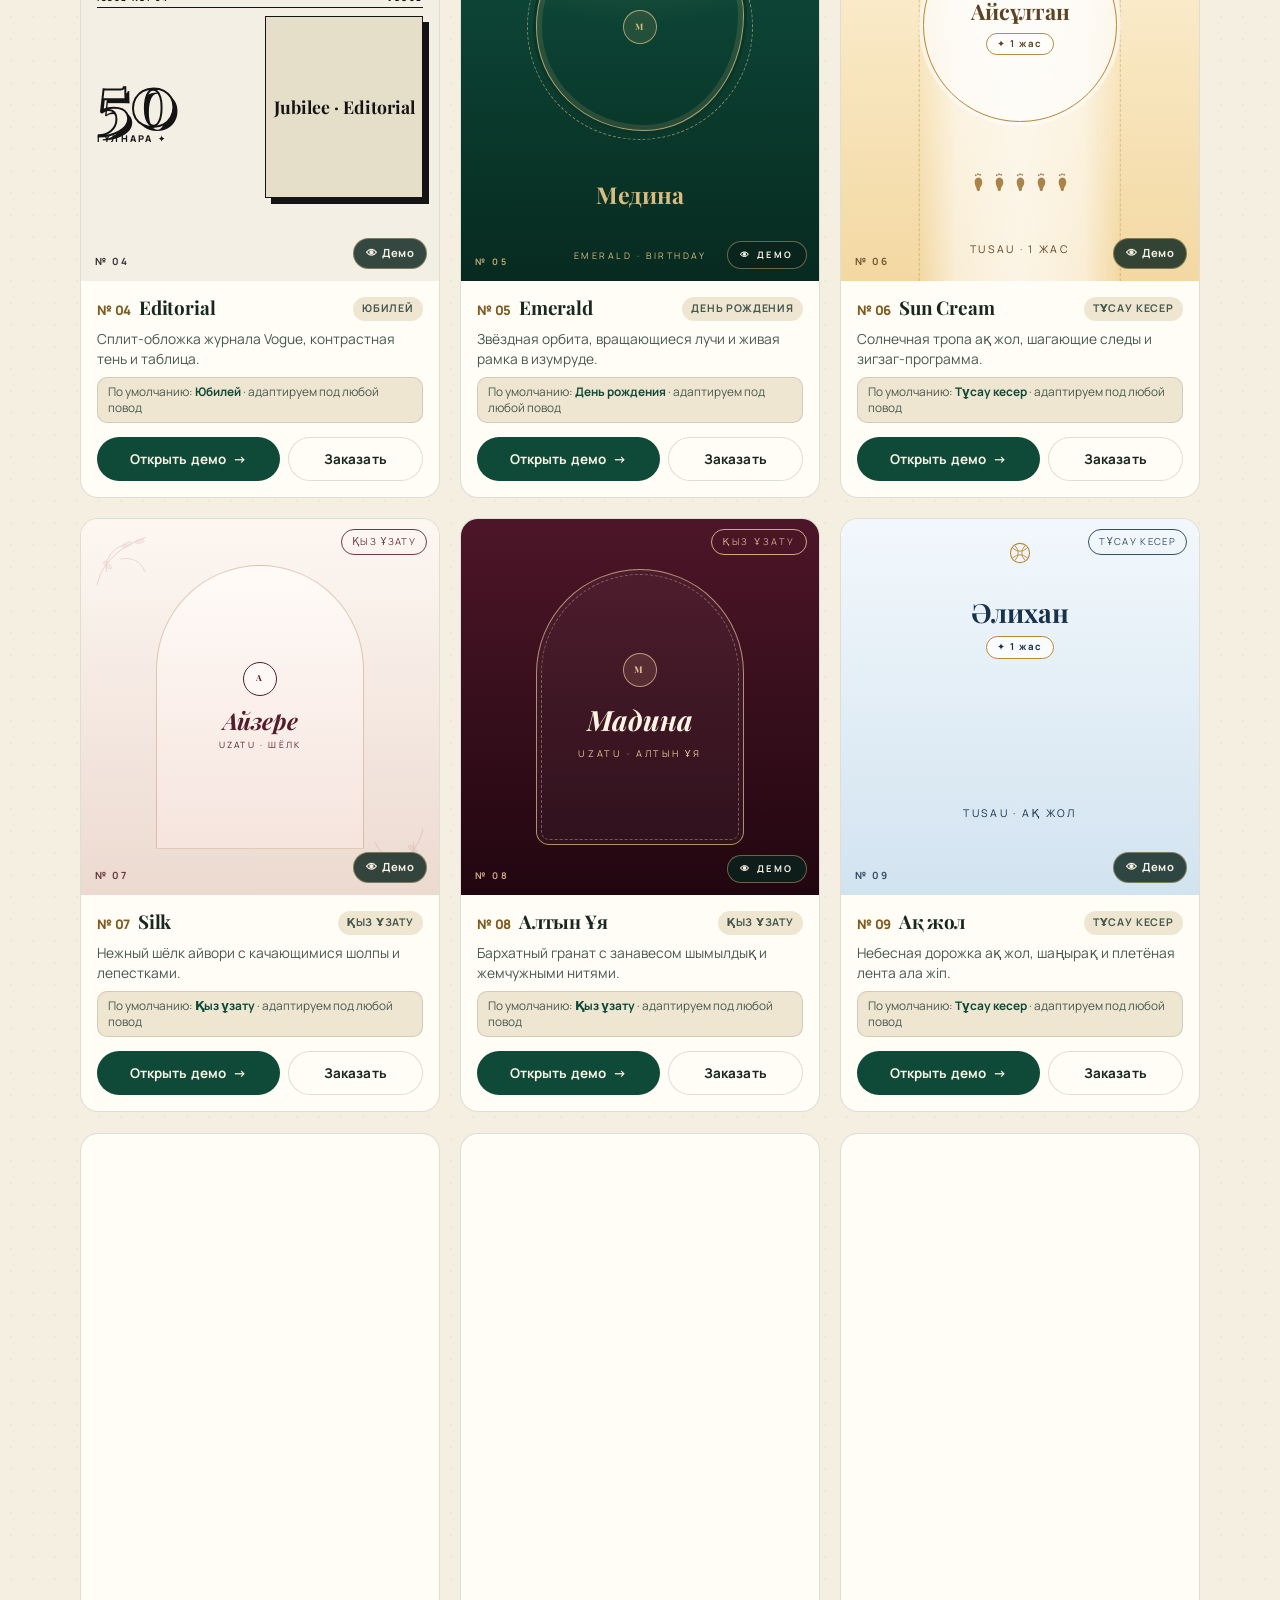
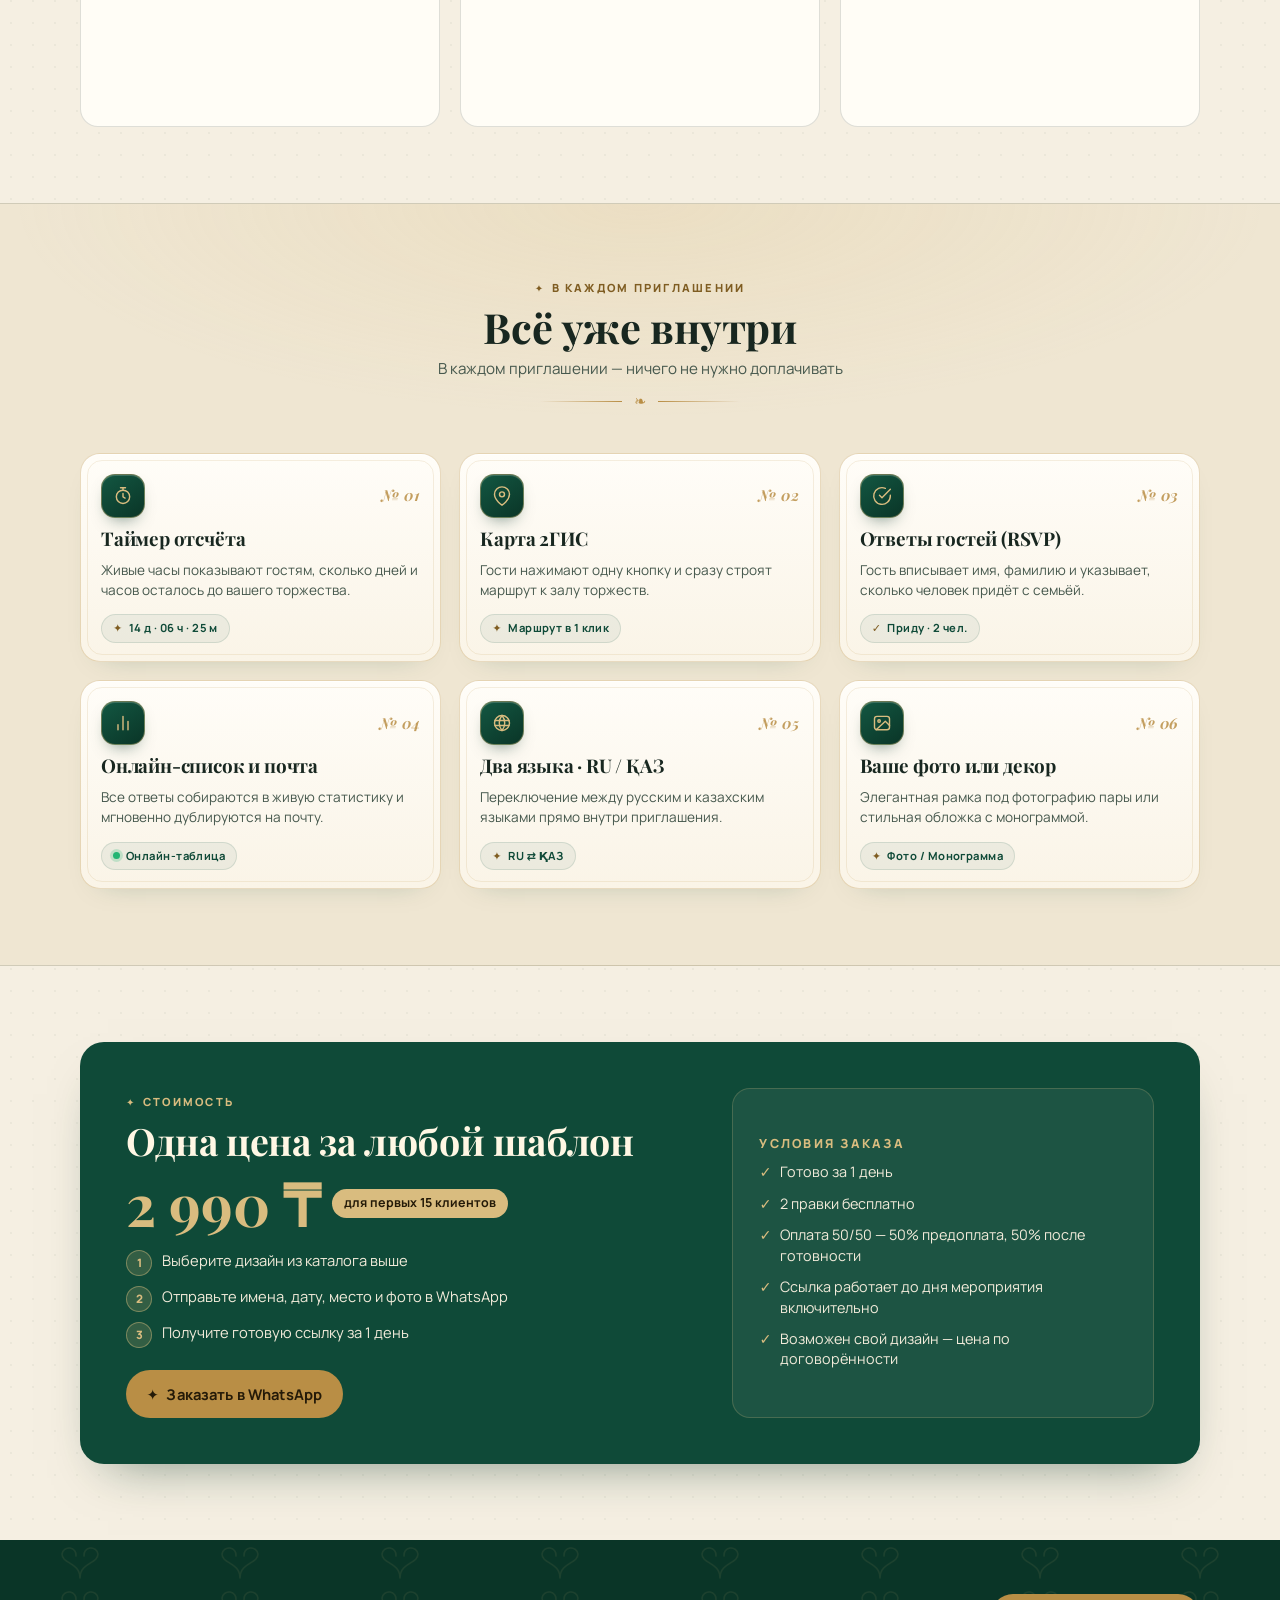
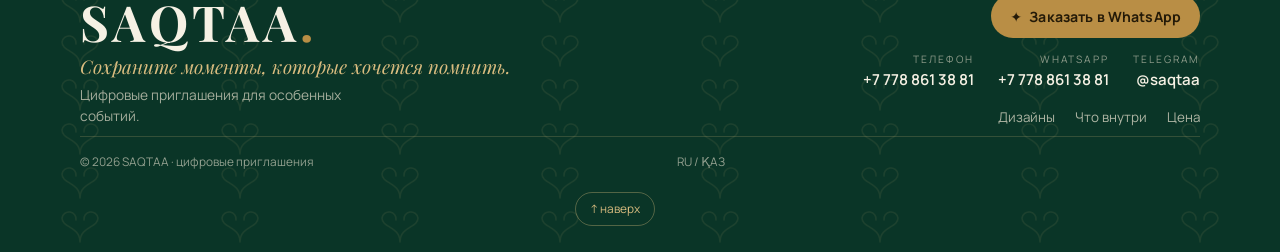
==== commit 5a86928b: "Indicate default intended event per template & promote best-matching designs" ====
--- a/index.html
+++ b/index.html
@@ -342,7 +342,14 @@
 .ci-name{font-size:1.18rem;line-height:1.2}
 .ci-name span{color:var(--gold-text);font-size:.82rem;font-family:var(--fb);font-weight:800;margin-right:4px}
 .ci-cat{font-size:.66rem;font-weight:700;letter-spacing:.08em;text-transform:uppercase;color:var(--ink2);background:var(--paper2);padding:4px 9px;border-radius:999px;white-space:nowrap}
+.ci-cat.rec{background:linear-gradient(135deg,#F7EAD0,#E5CA8E);color:#3B2908;border:1px solid rgba(154,116,42,.3)}
+.ci-cat.alt{background:transparent;border:1px solid var(--hair);color:var(--ink2);font-size:.62rem;letter-spacing:.04em}
+.card.is-rec{border-color:rgba(181,139,60,.52);box-shadow:0 16px 34px -24px rgba(154,116,42,.38)}
 .ci-desc{color:var(--ink2);font-size:.86rem;line-height:1.45;flex:1}
+.ci-fit{font-size:.74rem;line-height:1.38;color:var(--ink2);background:var(--paper2);border:1px solid var(--hair);border-radius:10px;padding:6px 10px}
+.ci-fit b{color:var(--em);font-weight:700}
+.card.is-rec .ci-fit{background:rgba(217,188,127,.14);border-color:rgba(181,139,60,.34);color:var(--ink)}
+.card.is-rec .ci-fit b{color:var(--gold-text)}
 .ci-btns{display:grid;grid-template-columns:1.35fr 1fr;gap:8px;margin-top:6px}
 .ci-btns .btn{min-height:44px;padding:.6em .9em;font-size:.84rem}
 
@@ -483,7 +490,10 @@
 .demo-evbar::-webkit-scrollbar{display:none}
 .demo-evbar .ev-pill{flex:0 0 auto;min-height:28px;padding:0 11px;border-radius:999px;border:1px solid rgba(217,188,127,.3);color:rgba(242,235,218,.84);font-size:.72rem;font-weight:700;letter-spacing:.02em;white-space:nowrap;transition:background .2s,color .2s,border-color .2s}
 .demo-evbar .ev-pill:hover{border-color:var(--gold);color:#FFF}
+.demo-evbar .ev-pill.rec{border-color:rgba(217,188,127,.68);color:#F8E6BD}
+.demo-evbar .ev-pill.rec::before{content:"✦ ";color:var(--gold);font-size:.66rem}
 .demo-evbar .ev-pill.on{background:var(--gold);color:#241A08;border-color:var(--gold)}
+.demo-evbar .ev-pill.on::before{color:#241A08}
 @media (min-width:680px){.demo-evbar{justify-content:center}}
 .demo-stage{flex:1;min-height:0;position:relative;overflow:hidden;touch-action:pan-y}
 .demo-track{display:flex;height:100%;transition:transform .5s cubic-bezier(.22,.8,.24,1)}
@@ -1700,6 +1710,7 @@
       c_lead:"Двенадцать направлений — от классики до журнальной подачи. Откройте демо, чтобы увидеть дизайн вживую.",
       c_note:"<b>✦</b><span>Каждый шаблон меняем под вас: имена, дату, место и тексты. Подходит для любого праздника — свадьбы, юбилея, дня рождения, тұсау кесер и других.</span>",
       chip_all:"Все примеры",cat_wed:"Свадьба",cat_uzatu:"Қыз ұзату",cat_jub:"Юбилей",cat_bd:"День рождения",cat_tusau:"Тұсау кесер",cat_sunnet:"Сүндет той",cat_shilde:"Шілдехана",cat_toy:"Семейный той",
+      rec_badge:"✦ Рекомендуем",alt_prefix:"По умолчанию",fit_def:"По умолчанию: <b>{def}</b> · адаптируем под любой повод",fit_rec:"✦ Идеально подходит для «<b>{ev}</b>»",fit_alt:"Создан для «<b>{def}</b>», но адаптируем и под «{ev}»",
       d1:"Восьмиугольный бриллиант, парящая корона и шахматная программа.",
       d2:"Садовый подиум-трио, порхающая бабочка и лепестковые карточки.",
       d3:"Стрельчатый портал, орнамент қошқар мүйіз и щит Тұмарша.",
@@ -1846,6 +1857,7 @@
       c_lead:"Он екі бағыт — классикадан журналдық үлгіге дейін. Дизайнды толық көру үшін демо ашыңыз.",
       c_note:"<b>✦</b><span>Әр үлгіні өзіңізге қарай өзгертеміз: есімдер, күн, орын және мәтіндер. Кез келген мерекеге лайық — үйлену тойы, мерейтой, туған күн, тұсау кесер және басқалар.</span>",
       chip_all:"Барлық үлгі",cat_wed:"Үйлену тойы",cat_uzatu:"Қыз ұзату",cat_jub:"Мерейтой",cat_bd:"Туған күн",cat_tusau:"Тұсау кесер",cat_sunnet:"Сүндет той",cat_shilde:"Шілдехана",cat_toy:"Отбасылық той",
+      rec_badge:"✦ Ұсынамыз",alt_prefix:"Негізгісі",fit_def:"Негізгісі: <b>{def}</b> · кез келген тойға бейімдейміз",fit_rec:"✦ «<b>{ev}</b>» үшін ең үйлесімді",fit_alt:"«<b>{def}</b>» үшін жасалған, бірақ «{ev}» тойына да бейімдейміз",
       d1:"Сегізбұрышты гауһар, қалықтаған тәж және шахмат бағдарламасы.",
       d2:"Бақша подиумы-трио, ұшқан көбелек және күлте карточкалар.",
       d3:"Сүйір шығыс порталы, қошқар мүйіз және Тұмарша қалқаны.",
@@ -2039,36 +2051,36 @@
   };
   let activeEv="all", demoEv=null;
   const DEMOS=[
-    {theme:"theme-luxury",  defEv:"wedding",  styleName:"Luxury",    names:"Ерасыл & Аяулым", kicker:"Luxury · Wedding",   orn:ORN, glyph:"❧", tglyph:"❧", crest:"♕", pt:"gold",
+    {theme:"theme-luxury",  defEv:"wedding",  fit:["wedding","jubilee","toy"],        styleName:"Luxury",    names:"Ерасыл & Аяулым", kicker:"Luxury · Wedding",   orn:ORN, glyph:"❧", tglyph:"❧", crest:"♕", pt:"gold",
      dc:{ru:"Дресс-код: Black Tie & Gold",kz:"Дресс-код: Классика және алтын",sw:[["Изумруд","Зүбәржат","#277852,#071f14"],["Золото","Алтын","#fff3be,#8d6a16"],["Шампань","Шампань","#ffffff,#ab9e7d"],["Смокинг","Қара","#3d3d3d,#050505"]]}},
-    {theme:"theme-floral",  defEv:"wedding",  styleName:"Floral",    names:"Әмір & Томирис", kicker:"Floral · Wedding",   orn:ORN, glyph:"✿", tglyph:"❀", crest:"✿", pt:"petals",
+    {theme:"theme-floral",  defEv:"wedding",  fit:["wedding","uzatu","birthday"],     styleName:"Floral",    names:"Әмір & Томирис", kicker:"Floral · Wedding",   orn:ORN, glyph:"✿", tglyph:"❀", crest:"✿", pt:"petals",
      deco:'<svg class="flor fl-tl" viewBox="0 0 200 200" aria-hidden="true">'+FLOR_SVG+'</svg><svg class="flor fl-br" viewBox="0 0 200 200" aria-hidden="true">'+FLOR_SVG+'</svg><div class="bfly" aria-hidden="true">'+BFLY_SVG+'</div>',
      dc:{ru:"Дресс-код: Garden Pastel",kz:"Дресс-код: Нәзік пастель",sw:[["Пудра","Пудра","#f7dde2,#b56b7d"],["Айвори","Айвори","#ffffff,#d9c7b2"],["Шалфей","Шалфей","#b9cbb6,#5e735c"],["Бордо","Бордо","#9e3b52,#4d1624"]]}},
-    {theme:"theme-qazaq",   defEv:"toy",      styleName:"Qazaq",     names:"Бауыржан & Айым", kicker:"Қазақ тойы",         orn:"",   glyph:"✦", tglyph:"❧", crest:"❖", band:true, pt:"gold",
+    {theme:"theme-qazaq",   defEv:"toy",      fit:["wedding","toy","sunnet","uzatu"], styleName:"Qazaq",     names:"Бауыржан & Айым", kicker:"Қазақ тойы",         orn:"",   glyph:"✦", tglyph:"❧", crest:"❖", band:true, pt:"gold",
      dc:{ru:"Дресс-код: Королевский бордо",kz:"Дресс-код: Ұлттық нақыш",sw:[["Бордо","Бордо","#9c293a,#4a0e18"],["Золото","Алтын","#fff0b5,#9c751e"],["Молочный","Ақ","#ffffff,#d9ceb6"],["Изумруд","Зүбәржат","#1e664b,#0a2b1f"]]}},
-    {theme:"theme-editorial",defEv:"jubilee", styleName:"Editorial", names:"Гүлнара",       kicker:"Jubilee · Editorial",orn:"",   glyph:"✦", tglyph:"✦", crest:"✦", edBig:"50", pt:"geo",
+    {theme:"theme-editorial",defEv:"jubilee", fit:["jubilee","birthday","wedding"],   styleName:"Editorial", names:"Гүлнара",       kicker:"Jubilee · Editorial",orn:"",   glyph:"✦", tglyph:"✦", crest:"✦", edBig:"50", pt:"geo",
      dc:{ru:"Дресс-код: Monochrome Chic",kz:"Дресс-код: Монохром шик",sw:[["Чёрный","Қара","#2b2b2b,#0a0a0a"],["Молочный","Сүт түсті","#ffffff,#ded8ca"],["Графит","Графит","#7a7a7a,#333333"],["Серебро","Күміс","#e8e8e8,#9a9a9a"]]}},
-    {theme:"theme-emerald", defEv:"birthday", styleName:"Emerald",   names:"Медина",          kicker:"Emerald · Birthday", orn:ORN, glyph:"✧", tglyph:"✧", crest:"♕", pt:"gold",
+    {theme:"theme-emerald", defEv:"birthday", fit:["birthday","jubilee","wedding"],   styleName:"Emerald",   names:"Медина",          kicker:"Emerald · Birthday", orn:ORN, glyph:"✧", tglyph:"✧", crest:"♕", pt:"gold",
      deco:'<span class="spk s1">✦</span><span class="spk s2">✦</span><span class="spk s3">✦</span><span class="spk s4">✦</span><span class="spk s5">✦</span>',
      dc:{ru:"Дресс-код: Emerald & Gold",kz:"Дресс-код: Зүбәржат және алтын",sw:[["Изумруд","Зүбәржат","#277852,#071f14"],["Золото","Алтын","#fff3be,#8d6a16"],["Жемчуг","Інжу","#ffffff,#b5a98a"],["Ночь","Түн","#2b3245,#090d16"]]}},
-    {theme:"theme-tusau",   defEv:"tusau",    styleName:"Sun Cream", names:"Айсұлтан · 1 жас", kicker:"Tusau · Тұсау кесер",orn:"",   glyph:"☀", tglyph:"☀", crest:"☀", innerDeco:SUN_SVG, pt:"gold",
+    {theme:"theme-tusau",   defEv:"tusau",    fit:["tusau","shildekhana","sunnet"],   styleName:"Sun Cream", names:"Айсұлтан · 1 жас", kicker:"Tusau · Тұсау кесер",orn:"",   glyph:"☀", tglyph:"☀", crest:"☀", innerDeco:SUN_SVG, pt:"gold",
      deco:'<svg class="fp fp1" viewBox="0 0 24 42" aria-hidden="true">'+FP_SVG+'</svg><svg class="fp fp2" viewBox="0 0 24 42" aria-hidden="true">'+FP_SVG+'</svg><svg class="fp fp3" viewBox="0 0 24 42" aria-hidden="true">'+FP_SVG+'</svg><svg class="fp fp4" viewBox="0 0 24 42" aria-hidden="true">'+FP_SVG+'</svg>',
      dc:{ru:"Дресс-код: Тёплый семейный",kz:"Дресс-код: Жылы реңктер",sw:[["Кремовый","Кремді","#fffdf5,#dfd0ac"],["Медовый","Бал түсті","#f5c66b,#9c6614"],["Терракота","Терракота","#d98359,#803e22"],["Олива","Зәйтүн","#a2ad7e,#535c38"]]}},
-    {theme:"theme-uzatu",   defEv:"uzatu",    styleName:"Silk",      names:"Айзере",          kicker:"Uzatu · Шёлк",       orn:ORN, glyph:"✿", tglyph:"❧", crest:"♕", pt:"petals",
+    {theme:"theme-uzatu",   defEv:"uzatu",    fit:["uzatu","wedding","birthday"],     styleName:"Silk",      names:"Айзере",          kicker:"Uzatu · Шёлк",       orn:ORN, glyph:"✿", tglyph:"❧", crest:"♕", pt:"petals",
      deco:'<svg class="flor fl-tl" viewBox="0 0 200 200" aria-hidden="true">'+FLOR_SVG+'</svg><svg class="flor fl-br" viewBox="0 0 200 200" aria-hidden="true">'+FLOR_SVG+'</svg>'+SHOLPY_DECO,
      dc:{ru:"Дресс-код: Жібек пен пастель",kz:"Дресс-код: Жібек пен пастель",sw:[["Айвори","Айвори","#ffffff,#e5d6c3"],["Пыльная роза","Раушан","#fbe1e6,#bc6e7e"],["Шампань","Шампань","#fff4cc,#b4843d"],["Шалфей","Зәйтүн","#dce6da,#6f8570"]]}},
-    {theme:"theme-uzatu2",  defEv:"uzatu",    styleName:"Алтын Ұя",  names:"Мадина",          kicker:"Uzatu · Алтын Ұя",   orn:"",  glyph:"♕", tglyph:"❧", crest:"♕", innerDeco:SHIM_DECO, pt:"pearls",
+    {theme:"theme-uzatu2",  defEv:"uzatu",    fit:["uzatu","wedding","jubilee"],      styleName:"Алтын Ұя",  names:"Мадина",          kicker:"Uzatu · Алтын Ұя",   orn:"",  glyph:"♕", tglyph:"❧", crest:"♕", innerDeco:SHIM_DECO, pt:"pearls",
      deco:'<span class="spk s1">✦</span><span class="spk s2">✦</span><span class="spk s4">✧</span>',
      dc:{ru:"Дресс-код: Гранат, Шампань и Жемчуг",kz:"Дресс-код: Гранат, Шампань және Інжу",sw:[["Гранат","Гранат","#8f2646,#3a0b1b"],["Шампань","Шампань","#fff3dc,#ba8a54"],["Жемчуг","Інжу","#ffffff,#dfd2c8"],["Слива","Барқыт","#3e1122,#1a050d"]]}},
-    {theme:"theme-tusau2",  defEv:"tusau",    styleName:"Ақ жол",    names:"Әлихан · 1 жас",  kicker:"Tusau · Ақ жол",     orn:"",  glyph:"❖", tglyph:"☀", crest:"☀", innerDeco:SHANYRAK_DECO, pt:"stars",
+    {theme:"theme-tusau2",  defEv:"tusau",    fit:["tusau","sunnet","shildekhana"],   styleName:"Ақ жол",    names:"Әлихан · 1 жас",  kicker:"Tusau · Ақ жол",     orn:"",  glyph:"❖", tglyph:"☀", crest:"☀", innerDeco:SHANYRAK_DECO, pt:"stars",
      deco:'<svg class="fp fp1" viewBox="0 0 24 42" aria-hidden="true">'+FP_SVG+'</svg><svg class="fp fp2" viewBox="0 0 24 42" aria-hidden="true">'+FP_SVG+'</svg><svg class="fp fp3" viewBox="0 0 24 42" aria-hidden="true">'+FP_SVG+'</svg><svg class="fp fp4" viewBox="0 0 24 42" aria-hidden="true">'+FP_SVG+'</svg>',
      dc:{ru:"Дресс-код: Небесная пастель",kz:"Дресс-код: Ақ жібек және аспан реңкі",sw:[["Белый шёлк","Ақ жібек","#ffffff,#cfdde8"],["Тёплое золото","Алтын","#f5d28a,#a87624"],["Небесный","Аспан көк","#d7e8f4,#6a96ba"],["Жемчуг","Інжу","#ede7dc,#b4a892"]]}},
-    {theme:"theme-jubilee", defEv:"jubilee",  styleName:"Pearl",     names:"Айгүл",           kicker:"Jubilee · Жемчуг",   orn:"",  glyph:"❧", tglyph:"✦", crest:"♕", edBig:"50", pt:"gold",
+    {theme:"theme-jubilee", defEv:"jubilee",  fit:["jubilee","wedding","toy"],        styleName:"Pearl",     names:"Айгүл",           kicker:"Jubilee · Жемчуг",   orn:"",  glyph:"❧", tglyph:"✦", crest:"♕", edBig:"50", pt:"gold",
      dc:{ru:"Дресс-код: Светлая классика & Золото",kz:"Дресс-код: Ақ классика және Алтын",sw:[["Айвори","Піл сүйегі","#ffffff,#dfd6c5"],["Золото","Алтын","#fff0c6,#a57f3e"],["Олива","Зәйтүн","#4e5d4f,#232e24"],["Графит","Графит","#2d2d2d,#0a0a0a"]]}},
-    {theme:"theme-lavender",defEv:"birthday", styleName:"Lavender",  names:"Ләйлә",           kicker:"ДР · Лаванда",       orn:ORN, glyph:"✿", tglyph:"✧", crest:"✿", pt:"lavender",
+    {theme:"theme-lavender",defEv:"birthday", fit:["birthday","uzatu","shildekhana"], styleName:"Lavender",  names:"Ләйлә",           kicker:"ДР · Лаванда",       orn:ORN, glyph:"✿", tglyph:"✧", crest:"✿", pt:"lavender",
      deco:'<svg class="flor fl-tl" viewBox="0 0 200 200" aria-hidden="true">'+FLOR_SVG+'</svg><svg class="flor fl-br" viewBox="0 0 200 200" aria-hidden="true">'+FLOR_SVG+'</svg><div class="bfly" aria-hidden="true">'+BFLY_SVG+'</div><div class="bfly b2" aria-hidden="true">'+BFLY_SVG+'</div>',
      dc:{ru:"Дресс-код: Лаванда и Пастель",kz:"Дресс-код: Лаванда және Пастель",sw:[["Лаванда","Лаванда","#e9d8f5,#986bb0"],["Жемчуг","Інжу","#ffffff,#d8cce2"],["Роза","Раушан","#f8dce6,#b97690"],["Мята","Жалбыз","#d4e2db,#7b9588"]]}},
-    {theme:"theme-sunset",  defEv:"birthday", styleName:"Sunset",    names:"Амир",            kicker:"ДР · Закат",         orn:ORN, glyph:"☀", tglyph:"✦", crest:"☀", pt:"embers",
+    {theme:"theme-sunset",  defEv:"birthday", fit:["birthday","wedding","jubilee"],   styleName:"Sunset",    names:"Амир",            kicker:"ДР · Закат",         orn:ORN, glyph:"☀", tglyph:"✦", crest:"☀", pt:"embers",
      deco:'<span class="spk s1">✦</span><span class="spk s2">✧</span><span class="spk s4">✦</span>',
      dc:{ru:"Дресс-код: Тёплый закат & Олива",kz:"Дресс-код: Жылы реңктер",sw:[["Терракота","Терракота","#e89d72,#a84f26"],["Крем","Крем","#fff6ec,#e0cebe"],["Олива","Зәйтүн","#b3b894,#6b7349"],["Шоколад","Қоңыр","#5c3a28,#26140b"]]}}
   ];
@@ -2466,10 +2478,12 @@
   const dvEvBar=qs("#dvEvBar");
   function syncDemoEvBar(){
     if(!dvEvBar)return;
-    const evKey=(demoEv&&EV_DEMOS[demoEv])?demoEv:(DEMOS[cur]?DEMOS[cur].defEv:"wedding");
+    const d=DEMOS[cur],fits=(d&&Array.isArray(d.fit))?d.fit:[];
+    const evKey=(demoEv&&EV_DEMOS[demoEv])?demoEv:(d?d.defEv:"wedding");
     dvEvBar.querySelectorAll(".ev-pill").forEach(b=>{
       const on=b.dataset.ev===evKey;
       b.classList.toggle("on",on);
+      b.classList.toggle("rec",fits.includes(b.dataset.ev));
       b.setAttribute("aria-selected",on?"true":"false");
       if(on&&b.scrollIntoView)b.scrollIntoView({behavior:"smooth",inline:"center",block:"nearest"});
     });
@@ -2881,7 +2895,20 @@
     const lbl=ov?evLabel(activeEv):"";
     cards.forEach((c,idx)=>{
       c.hidden=false;c.classList.remove("off");
-      const orig=cardOrig[idx];
+      const orig=cardOrig[idx],dm=DEMOS[idx];
+      const defLbl=dm?evLabel(dm.defEv):"";
+      const isRec=Boolean(ov&&dm&&Array.isArray(dm.fit)&&dm.fit.includes(activeEv));
+      c.classList.toggle("is-rec",isRec);
+      c.style.order=ov?(isRec?"-1":"1"):"";
+      let fitEl=c.querySelector(".ci-fit");
+      if(!fitEl){
+        const info=c.querySelector(".card-info"),btns=c.querySelector(".ci-btns");
+        if(info){
+          fitEl=document.createElement("p");
+          fitEl.className="ci-fit";
+          if(btns)info.insertBefore(fitEl,btns);else info.appendChild(fitEl);
+        }
+      }
       const tag=c.querySelector(".p-tag"),cat=c.querySelector(".ci-cat"),
             st=c.querySelector(".preview strong"),lab=c.querySelector(".preview .lab"),
             big=c.querySelector(".preview .big50"),seal=c.querySelector(".preview .p-seal"),
@@ -2890,7 +2917,12 @@
             pk=c.querySelector('[data-i18n^="pk"]');
       if(ov){
         if(tag)tag.textContent=lbl;
-        if(cat)cat.textContent=lbl;
+        if(cat){
+          cat.classList.toggle("rec",isRec);
+          cat.classList.toggle("alt",!isRec);
+          cat.textContent=isRec?t("rec_badge"):(t("alt_prefix")+": "+defLbl);
+        }
+        if(fitEl)fitEl.innerHTML=isRec?fill(t("fit_rec"),{ev:lbl}):fill(t("fit_alt"),{def:defLbl,ev:lbl});
         if(st)st.innerHTML=ov.shortName;
         if(lab)lab.textContent=ov.names.split("·")[0].trim()+" ✦";
         if(big){
@@ -2901,10 +2933,14 @@
         if(shield)shield.textContent=shortInit(ov.names,"◆");
         if(age)age.hidden=(activeEv!=="tusau");
         if(fp)fp.hidden=(activeEv!=="tusau");
-        if(pk&&DEMOS[idx])pk.textContent=DEMOS[idx].styleName+" · "+lbl;
+        if(pk&&dm)pk.textContent=dm.styleName+" · "+lbl;
       }else{
         if(tag&&tag.dataset.i18n)tag.textContent=t(tag.dataset.i18n);
-        if(cat&&cat.dataset.i18n)cat.textContent=t(cat.dataset.i18n);
+        if(cat){
+          cat.classList.remove("rec","alt");
+          if(cat.dataset.i18n)cat.textContent=t(cat.dataset.i18n);
+        }
+        if(fitEl)fitEl.innerHTML=fill(t("fit_def"),{def:defLbl});
         if(st)st.innerHTML=orig.strong;
         if(lab)lab.textContent=orig.lab;
         if(big){big.textContent=orig.big;big.style.fontSize="";}
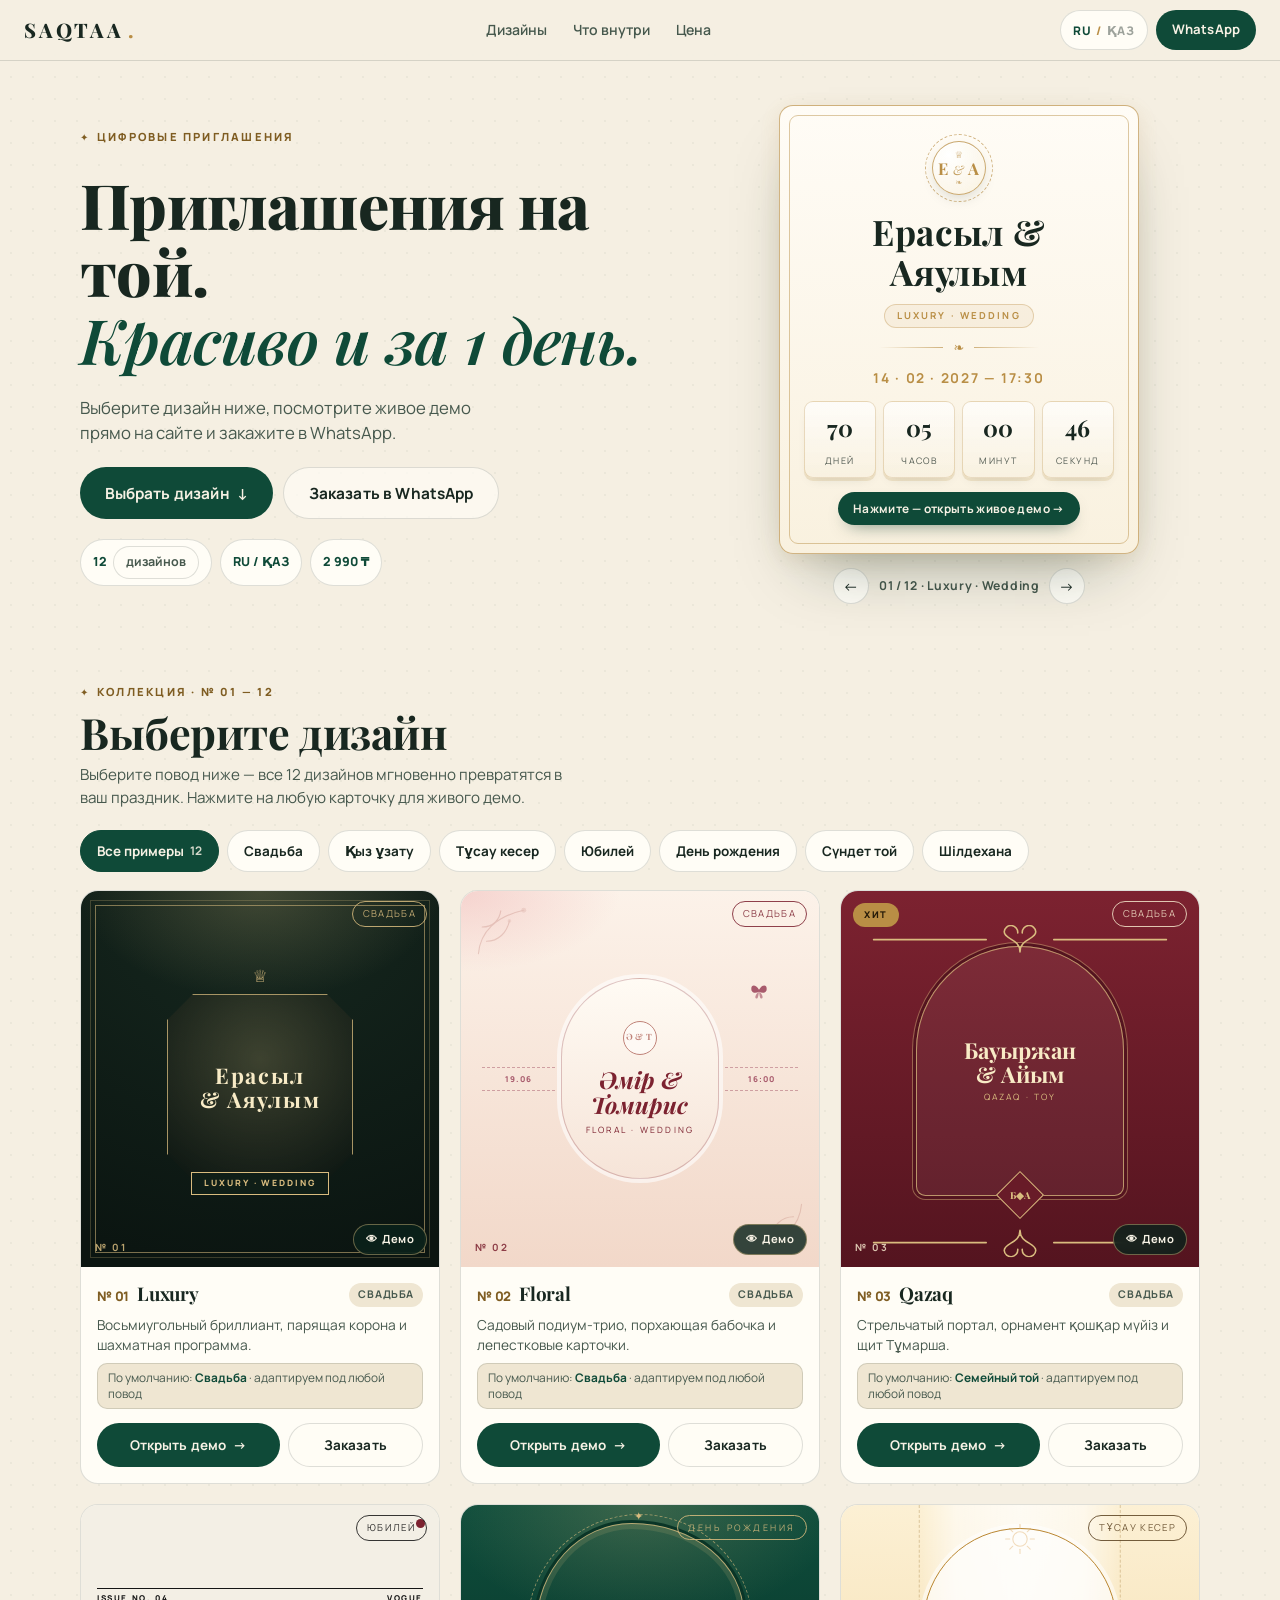
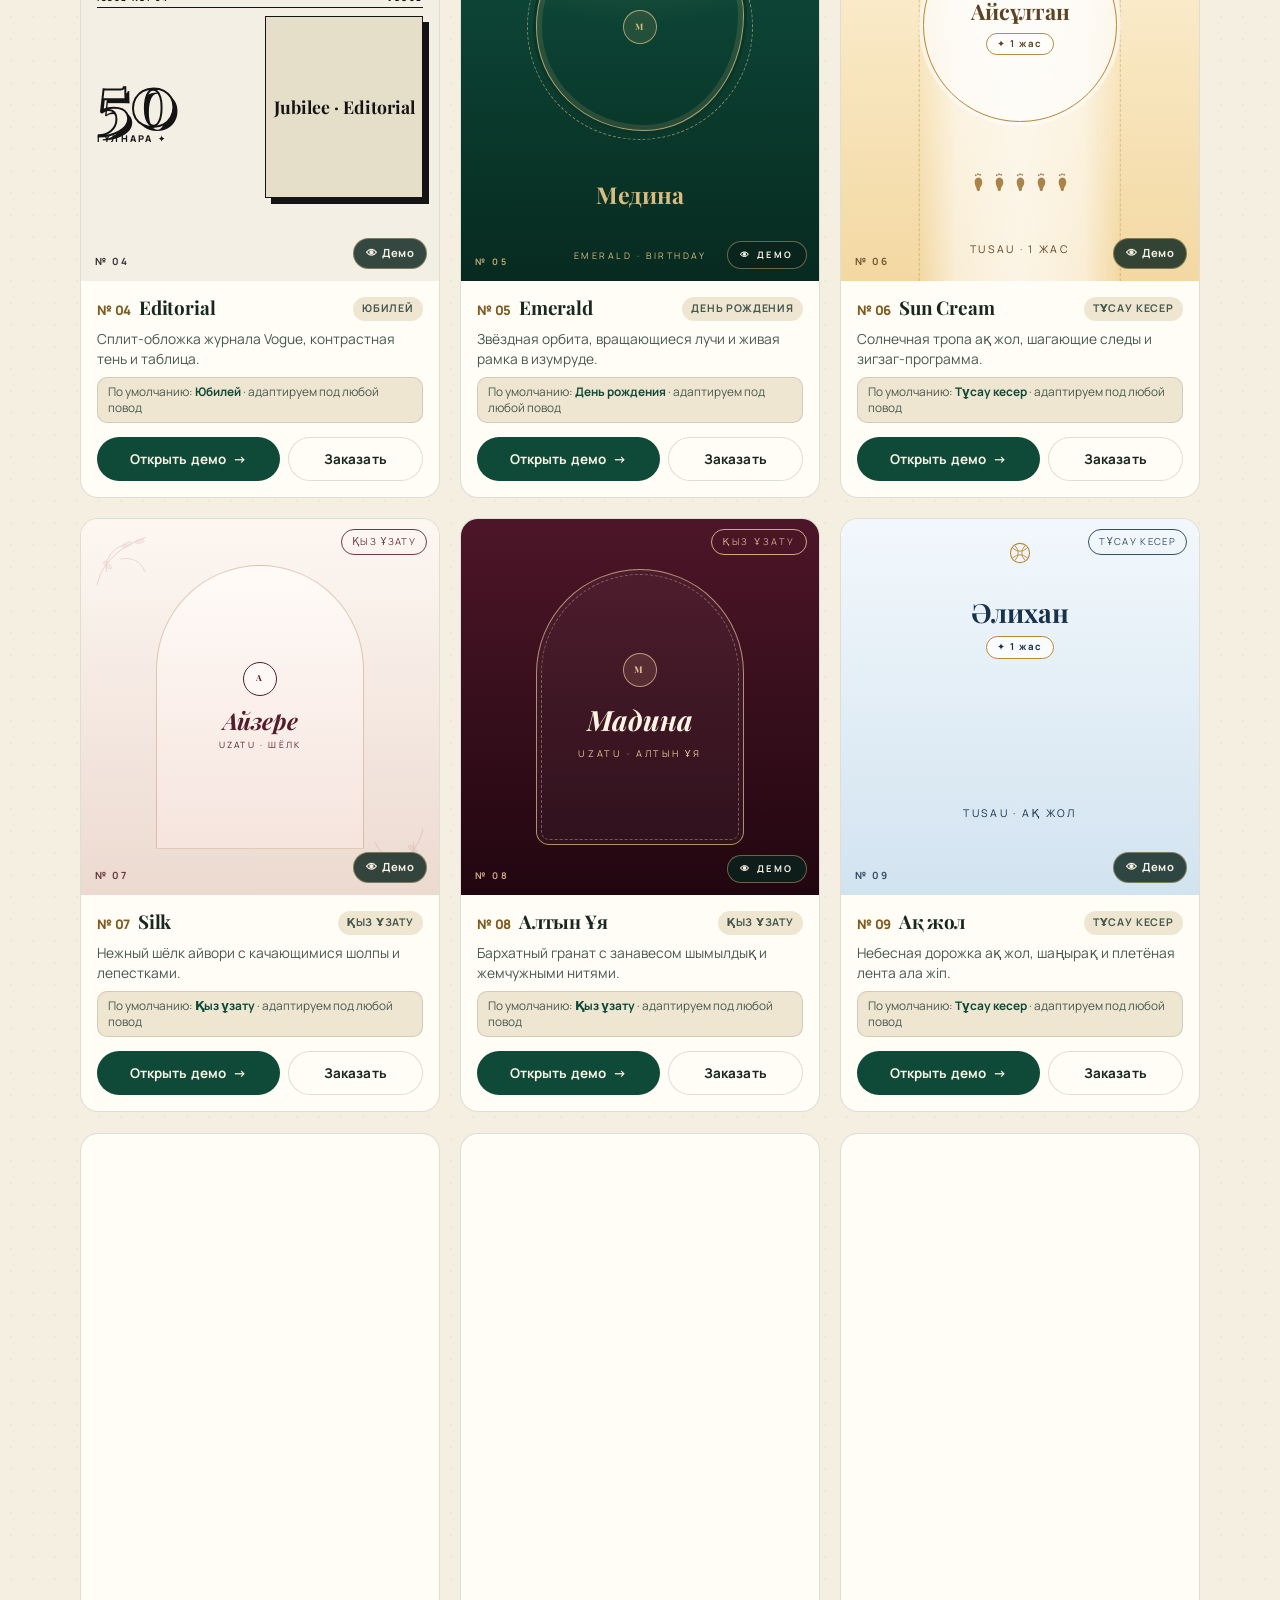
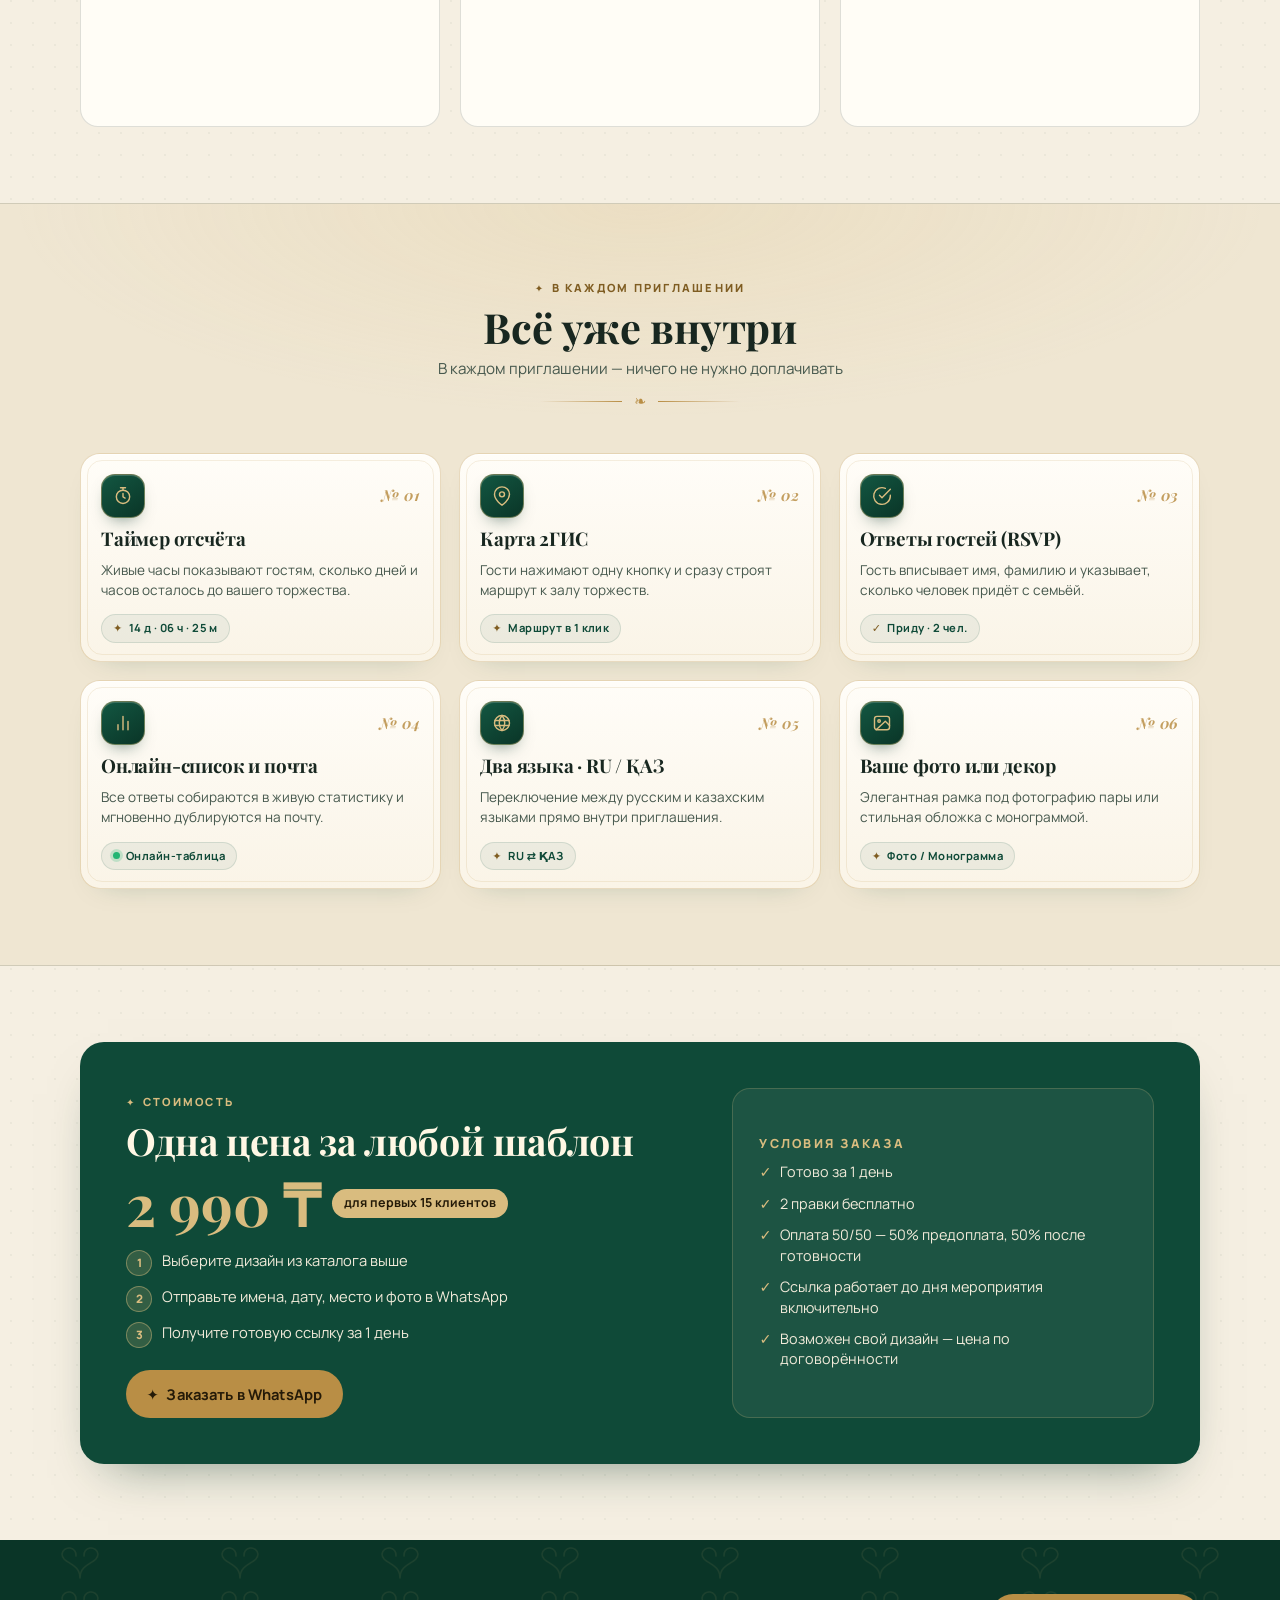
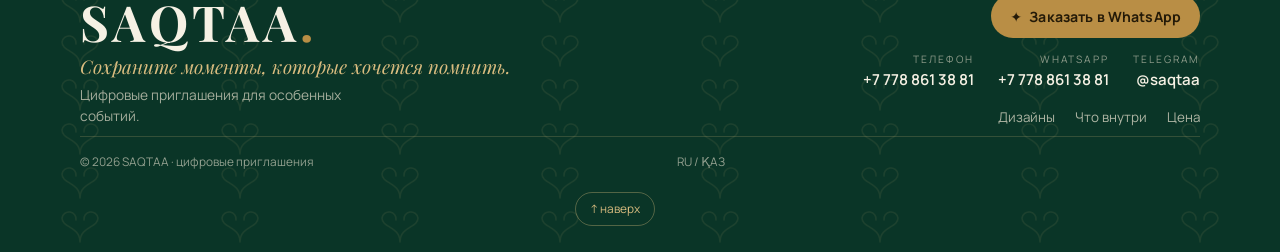
==== commit 13c1da3a: "Harden backend security (v4.0), protect guest stats & admin auth, polish UI" ====
--- a/index.html
+++ b/index.html
@@ -1717,9 +1717,11 @@
       d4:"Сплит-обложка журнала Vogue, контрастная тень и таблица.",
       d5:"Звёздная орбита, вращающиеся лучи и живая рамка в изумруде.",
       d6:"Солнечная тропа ақ жол, шагающие следы и зигзаг-программа.",
+      d6_uni:"Солнечная кремовая палитра, тёплое сияние и зигзаг-программа.",
       d7:"Нежный шёлк айвори с качающимися шолпы и лепестками.",
       d8:"Бархатный гранат с занавесом шымылдық и жемчужными нитями.",
       d9:"Небесная дорожка ақ жол, шаңырақ и плетёная лента ала жіп.",
+      d9_uni:"Небесная палитра, золотой шаңырақ и звёздное сияние.",
       d10:"Сливочно-жемчужная классика с золотым переливом юбилея.",
       d11:"Сиреневая пастель с двумя порхающими бабочками и живой рамкой.",
       d12:"Тёплое сияние Golden Hour с лучами заката и янтарными искрами.",
@@ -1864,9 +1866,11 @@
       d4:"Vogue журналының сплит-мұқабасы, контрасты көлеңке және кесте.",
       d5:"Жұлдызды орбита, айналмалы сәулелер және жанды зүбәржат жиектеме.",
       d6:"Күн сәулелі ақ жол, басқан іздер және ирек бағдарлама.",
+      d6_uni:"Күн сәулелі кремді палитра, жылы нұр және ирек бағдарлама.",
       d7:"Нәзік піл сүйегі түсті жібек, тербелген шолпы және гүл жапырақтары.",
       d8:"Барқыт гранат, шымылдық пердесі және інжу моншақтары.",
       d9:"Аспан түстес ақ жол, шаңырақ және өрілген ала жіп.",
+      d9_uni:"Аспан палитрасы, алтын шаңырақ және жұлдызды жарқырау.",
       d10:"Крем-інжу түстес классика және мерейтойлық алтын өрнек.",
       d11:"Қос көбелегі бар нәзік лаванда палитрасы.",
       d12:"Күн батар сәттің алтын нұры мен жылы терракота реңктері.",
@@ -2515,8 +2519,8 @@
   function pageInert(on){[...document.body.children].forEach(el=>{if(el!==view&&el.id!=="toast"&&el.tagName!=="SCRIPT")el.inert=on;});}
   /* фокус на «Закрыть» — повторяем, пока диалог не станет видимым (идёт анимация появления) */
   function focusClose(n){const b=qs("#dvClose");b.focus({preventScroll:true});if(document.activeElement!==b&&n>0&&view.classList.contains("open"))requestAnimationFrame(()=>focusClose(n-1));}
-  function openViewer(i){
-    demoEv=(activeEv!=="all"&&EV_DEMOS[activeEv])?activeEv:null;
+  function openViewer(i,forceDefaultEv){
+    demoEv=(!forceDefaultEv&&activeEv!=="all"&&EV_DEMOS[activeEv])?activeEv:null;
     if(!slidesBuilt||lastRenderedEv!==demoEv){cur=i||0;renderSlides();}
     lastFocus=document.activeElement;
     setPhotoMode(false);
@@ -2802,8 +2806,8 @@
       clearTimeout(hResume);hResume=setTimeout(heroStart,6000);
     }
   },{passive:true});
-  invEl.addEventListener("click",()=>{if(hSwiped){hSwiped=false;return;}openViewer(hIdx);});
-  invEl.addEventListener("keydown",e=>{if(e.key==="Enter"||e.key===" "){e.preventDefault();openViewer(hIdx);}});
+  invEl.addEventListener("click",()=>{if(hSwiped){hSwiped=false;return;}openViewer(hIdx,true);});
+  invEl.addEventListener("keydown",e=>{if(e.key==="Enter"||e.key===" "){e.preventDefault();openViewer(hIdx,true);}});
   invEl.addEventListener("mouseenter",heroStop);
   invEl.addEventListener("mouseleave",heroStart);
   /* пауза автопрокрутки при фокусе с клавиатуры и при касании */
@@ -2914,7 +2918,7 @@
             big=c.querySelector(".preview .big50"),seal=c.querySelector(".preview .p-seal"),
             shield=c.querySelector(".preview .p-q-shield span"),
             age=c.querySelector(".preview .t-age"),fp=c.querySelector(".preview .p-tus-row"),
-            pk=c.querySelector('[data-i18n^="pk"]');
+            pk=c.querySelector('[data-i18n^="pk"]'),desc=c.querySelector(".ci-desc");
       if(ov){
         if(tag)tag.textContent=lbl;
         if(cat){
@@ -2923,6 +2927,10 @@
           cat.textContent=isRec?t("rec_badge"):(t("alt_prefix")+": "+defLbl);
         }
         if(fitEl)fitEl.innerHTML=isRec?fill(t("fit_rec"),{ev:lbl}):fill(t("fit_alt"),{def:defLbl,ev:lbl});
+        if(desc&&desc.dataset.i18n){
+          const dk=desc.dataset.i18n;
+          desc.textContent=(activeEv!=="tusau"&&(dk==="d6"||dk==="d9"))?t(dk+"_uni"):t(dk);
+        }
         if(st)st.innerHTML=ov.shortName;
         if(lab)lab.textContent=ov.names.split("·")[0].trim()+" ✦";
         if(big){
@@ -2941,6 +2949,7 @@
           if(cat.dataset.i18n)cat.textContent=t(cat.dataset.i18n);
         }
         if(fitEl)fitEl.innerHTML=fill(t("fit_def"),{def:defLbl});
+        if(desc&&desc.dataset.i18n)desc.textContent=t(desc.dataset.i18n);
         if(st)st.innerHTML=orig.strong;
         if(lab)lab.textContent=orig.lab;
         if(big){big.textContent=orig.big;big.style.fontSize="";}
